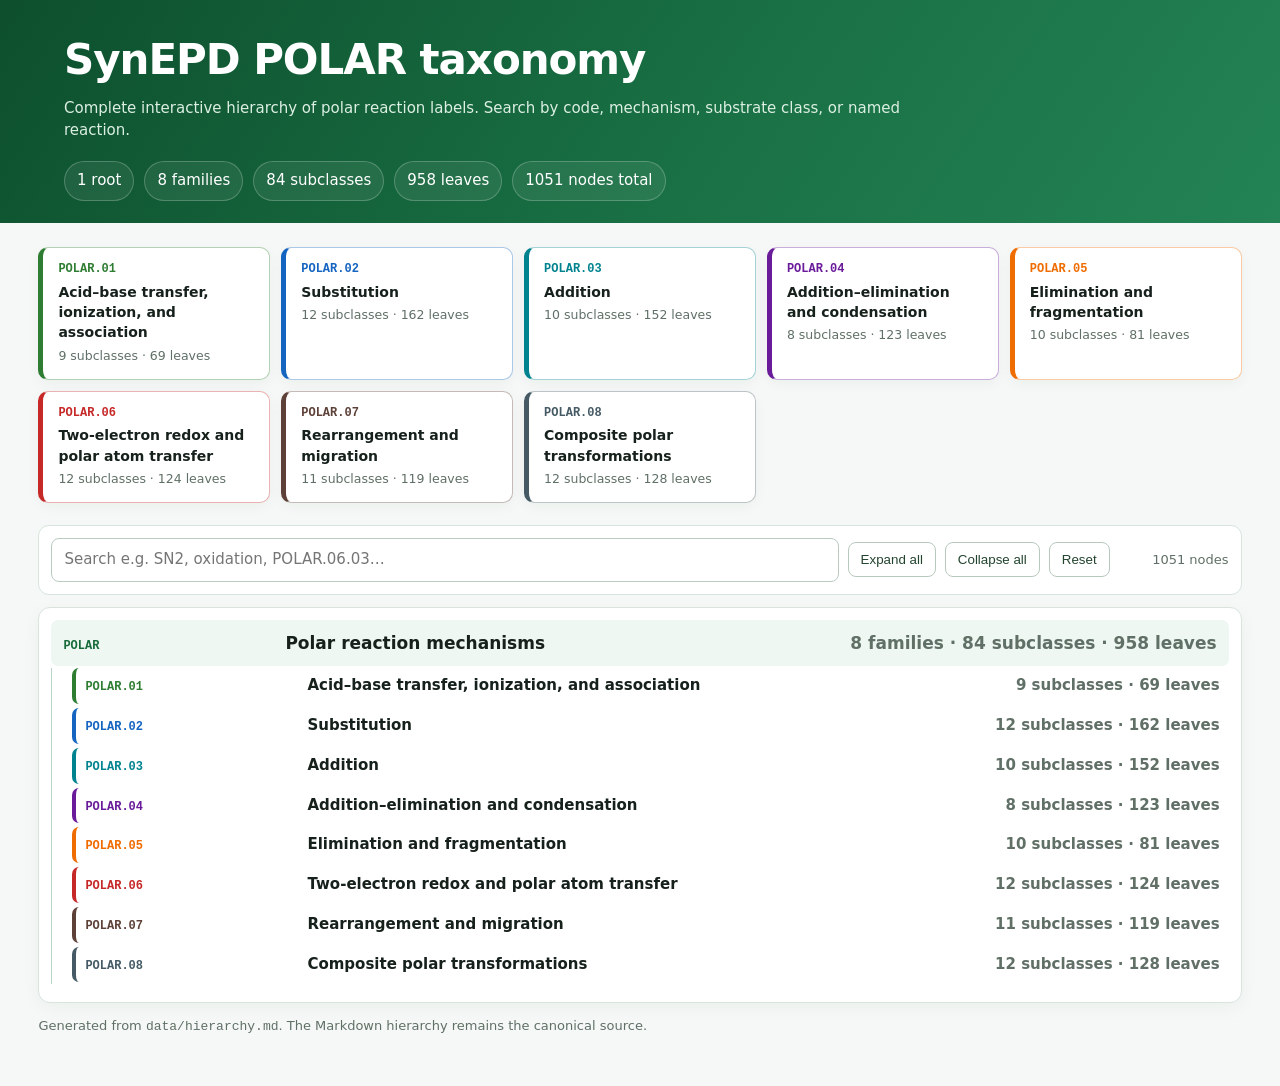
==== synepd/web/static/taxonomy.html @ 14429ddf "clean data" ====
<!doctype html>
<html lang="en">
<head>
  <meta charset="utf-8">
  <meta name="viewport" content="width=device-width, initial-scale=1">
  <title>SynEPD POLAR taxonomy</title>
  <style>
    :root { color-scheme: light; --ink:#17211b; --muted:#607066; --line:#d9e4dc; }
    * { box-sizing:border-box; }
    body { margin:0; font:15px/1.45 Inter,ui-sans-serif,system-ui,-apple-system,
      BlinkMacSystemFont,"Segoe UI",sans-serif; color:var(--ink); background:#f5f8f6; }
    header { padding:30px clamp(20px,5vw,72px) 22px; color:white;
      background:linear-gradient(125deg,#0d4f2d,#197044 55%,#238354); }
    header h1 { margin:0 0 7px; font-size:clamp(25px,4vw,42px); letter-spacing:-.025em; }
    header p { max-width:900px; margin:0; color:#dcefe3; }
    .stats { display:flex; flex-wrap:wrap; gap:10px; margin-top:20px; }
    .stat { padding:8px 12px; border:1px solid #ffffff38; border-radius:999px;
      background:#ffffff12; font-variant-numeric:tabular-nums; }
    main { width:min(1500px,94vw); margin:24px auto 50px; }
    .family-grid { display:grid; grid-template-columns:repeat(auto-fit,minmax(220px,1fr));
      gap:11px; margin-bottom:22px; }
    .family-card { display:flex; min-height:112px; flex-direction:column; gap:4px;
      padding:14px 15px; border:1px solid color-mix(in srgb,var(--family),white 64%);
      border-left:5px solid var(--family); border-radius:10px; color:var(--ink);
      background:white; text-decoration:none; box-shadow:0 4px 14px #12351d0a; }
    .family-card:hover { transform:translateY(-1px); box-shadow:0 8px 22px #12351d16; }
    .family-code,.code { color:var(--family); font:600 12px/1.3 ui-monospace,SFMono-Regular,
      Menlo,Consolas,monospace; }
    .family-card strong { font-size:14px; }
    .family-card small,.count { color:var(--muted); }
    .toolbar { position:sticky; top:0; z-index:5; display:flex; flex-wrap:wrap; gap:9px;
      align-items:center; padding:12px; margin-bottom:12px; border:1px solid var(--line);
      border-radius:11px; background:#ffffffed; backdrop-filter:blur(10px); }
    #search { flex:1 1 320px; min-width:180px; padding:10px 12px; border:1px solid #baccc0;
      border-radius:8px; font:inherit; outline:none; }
    #search:focus { border-color:#197044; box-shadow:0 0 0 3px #19704420; }
    button { padding:9px 12px; border:1px solid #b7c8bc; border-radius:8px;
      background:white; color:#23442f; cursor:pointer; font:600 13px/1 inherit; }
    button:hover { background:#edf5f0; }
    #result-count { color:var(--muted); font-size:13px; min-width:110px; text-align:right; }
    .tree-shell { padding:10px 12px 18px; border:1px solid var(--line); border-radius:12px;
      background:white; box-shadow:0 5px 20px #12351d0a; }
    ul { list-style:none; margin:0; padding-left:20px; }
    .tree-shell > ul { padding-left:0; }
    .tree-item { position:relative; }
    .tree-item[hidden] { display:none; }
    .tree-item ul { border-left:1px solid color-mix(in srgb,var(--family),white 70%); }
    summary,.leaf-row { display:grid; grid-template-columns:minmax(150px,210px) 1fr auto;
      align-items:baseline; gap:12px; padding:7px 9px; margin:2px 0; border-radius:7px; }
    summary { cursor:pointer; font-weight:600; }
    summary:hover,.leaf-row:hover { background:color-mix(in srgb,var(--family),white 94%); }
    summary::marker { color:var(--family); }
    .leaf-row { grid-template-columns:minmax(150px,210px) 1fr; font-size:14px; }
    .depth-0 > details > summary { padding:11px 12px; font-size:17px; background:#eef7f1; }
    .depth-1 > details > summary { border-left:4px solid var(--family); }
    mark { padding:0 2px; border-radius:2px; background:#fff2a8; }
    footer { margin-top:14px; color:var(--muted); font-size:13px; }
    @media (max-width:700px) {
      ul { padding-left:11px; }
      summary,.leaf-row { grid-template-columns:1fr; gap:2px; }
      .count { display:block; }
    }
  </style>
</head>
<body>
  <header>
    <h1>SynEPD POLAR taxonomy</h1>
    <p>Complete interactive hierarchy of polar reaction labels. Search by code,
      mechanism, substrate class, or named reaction.</p>
    <div class="stats">
      <span class="stat">1 root</span>
      <span class="stat">8 families</span>
      <span class="stat">84 subclasses</span>
      <span class="stat">958 leaves</span>
      <span class="stat">1051 nodes total</span>
    </div>
  </header>
  <main>
    <section class="family-grid" aria-label="Top-level families">
      <a class="family-card" href="#POLAR-01" style="--family:#2E7D32"><span class="family-code">POLAR.01</span><strong>Acid–base transfer, ionization, and association</strong><small>9 subclasses · 69 leaves</small></a><a class="family-card" href="#POLAR-02" style="--family:#1565C0"><span class="family-code">POLAR.02</span><strong>Substitution</strong><small>12 subclasses · 162 leaves</small></a><a class="family-card" href="#POLAR-03" style="--family:#00838F"><span class="family-code">POLAR.03</span><strong>Addition</strong><small>10 subclasses · 152 leaves</small></a><a class="family-card" href="#POLAR-04" style="--family:#6A1B9A"><span class="family-code">POLAR.04</span><strong>Addition–elimination and condensation</strong><small>8 subclasses · 123 leaves</small></a><a class="family-card" href="#POLAR-05" style="--family:#EF6C00"><span class="family-code">POLAR.05</span><strong>Elimination and fragmentation</strong><small>10 subclasses · 81 leaves</small></a><a class="family-card" href="#POLAR-06" style="--family:#C62828"><span class="family-code">POLAR.06</span><strong>Two-electron redox and polar atom transfer</strong><small>12 subclasses · 124 leaves</small></a><a class="family-card" href="#POLAR-07" style="--family:#5D4037"><span class="family-code">POLAR.07</span><strong>Rearrangement and migration</strong><small>11 subclasses · 119 leaves</small></a><a class="family-card" href="#POLAR-08" style="--family:#455A64"><span class="family-code">POLAR.08</span><strong>Composite polar transformations</strong><small>12 subclasses · 128 leaves</small></a>
    </section>
    <div class="toolbar">
      <input id="search" type="search" placeholder="Search e.g. SN2, oxidation, POLAR.06.03…"
        autocomplete="off" aria-label="Search taxonomy">
      <button id="expand" type="button">Expand all</button>
      <button id="collapse" type="button">Collapse all</button>
      <button id="reset" type="button">Reset</button>
      <span id="result-count">1051 nodes</span>
    </div>
    <section class="tree-shell" aria-label="Complete taxonomy tree">
      <ul><li class="tree-item branch depth-0" data-search="polar polar reaction mechanisms polar.01 acid–base transfer, ionization, and association polar.01.01 heteroatom proton transfer polar.01.01.001 alcohol protonation / deprotonation polar.01.01.002 phenol protonation / deprotonation polar.01.01.003 carboxylic acid deprotonation polar.01.01.004 carboxylate protonation polar.01.01.005 amine protonation polar.01.01.006 imine protonation polar.01.01.007 thiol / thiolate proton transfer polar.01.01.008 oxonium or ammonium neutralization polar.01.01.009 pyridine protonation polar.01.01.010 imidazole protonation polar.01.01.011 protonation of an alkoxide after arene reduction polar.01.01.012 protonation of an alkoxide after dissolving-metal reduction polar.01.02 carbon deprotonation and carbanion generation polar.01.02.001 enolate generation polar.01.02.002 β-dicarbonyl deprotonation polar.01.02.003 malonate deprotonation polar.01.02.004 acetoacetate deprotonation polar.01.02.005 nitroalkane deprotonation polar.01.02.006 terminal alkyne deprotonation polar.01.02.007 benzylic carbanion formation polar.01.02.008 cyanomethyl carbanion formation polar.01.02.009 n-heterocyclic carbene generation by carbon deprotonation polar.01.03 prototropic tautomerization polar.01.03.001 keto–enol tautomerization polar.01.03.002 imine–enamine tautomerization polar.01.03.003 lactam–lactim tautomerization polar.01.03.004 nitro–aci-nitro tautomerization polar.01.03.005 oxime–nitroso tautomerization polar.01.03.006 amide–imidic acid tautomerization polar.01.03.007 pyridone–hydroxypyridine tautomerization polar.01.03.008 phenol–cyclohexadienone tautomerization polar.01.04 intramolecular proton transfer and proton relay polar.01.04.001 internal proton shuttle polar.01.04.002 neighboring-group-assisted proton transfer polar.01.04.003 zwitterion neutralization polar.01.04.004 hemiacetal proton relay polar.01.04.005 hemiaminal proton relay polar.01.04.006 proton transfer in tetrahedral intermediate polar.01.04.007 proton transfer in betaine intermediate polar.01.04.008 proton transfer in organocatalytic ion pair polar.01.05 salt and ion-pair formation polar.01.05.001 phase-transfer ion-pair formation polar.01.06 lewis acid–base association and dissociation polar.01.06.001 carbonyl lewis-acid activation polar.01.06.002 imine lewis-acid activation polar.01.06.003 iminium lewis-acid activation polar.01.06.004 bf3–etherate adduct formation polar.01.06.005 alcl3 arene-complex formation polar.01.06.006 ticl4 carbonyl activation polar.01.06.007 sncl4 oxocarbenium activation polar.01.06.008 borane–amine adduct formation polar.01.06.009 frustrated-lewis-pair adduct formation polar.01.07 ylide and zwitterion formation polar.01.07.001 wittig ylide generation polar.01.07.002 corey–chaykovsky ylide generation polar.01.07.003 pyridinium ylide generation polar.01.07.004 sulfonium ylide generation polar.01.07.005 phosphonium betaine formation polar.01.07.006 ammonium enolate formation polar.01.07.007 betaine zwitterion formation polar.01.08 ionization and heterolysis polar.01.08.001 carbocation formation polar.01.08.002 oxocarbenium ion formation polar.01.08.003 iminium ion formation polar.01.08.004 acylium ion formation polar.01.08.005 nitrilium ion formation polar.01.08.006 diazonium ion formation polar.01.08.007 sulfonium ion formation polar.01.08.008 aziridinium ion formation polar.01.08.009 episulfonium ion formation polar.01.09 counterion and metal-ion exchange polar.01.09.001 halide counterion exchange polar.01.09.002 tetrafluoroborate salt exchange polar.01.09.003 hexafluorophosphate salt exchange polar.01.09.004 carboxylate salt exchange polar.01.09.005 enolate metal exchange polar.01.09.006 phase-transfer counterion swap polar.02 substitution polar.02.01 associative substitution at saturated carbon (sn2) polar.02.01.001 general sn2 substitution polar.02.01.002 williamson ether synthesis polar.02.01.003 finkelstein reaction polar.02.01.004 gabriel synthesis polar.02.01.005 kolbe nitrile synthesis polar.02.01.006 azide displacement polar.02.01.007 thiolate alkylation polar.02.01.008 halide-to-amine displacement polar.02.01.009 alkoxide alkylation polar.02.01.010 cyanide alkylation polar.02.01.011 malonate alkylation polar.02.01.012 acetoacetate alkylation polar.02.01.013 phase-transfer alkylation polar.02.01.014 crown-ether-assisted substitution polar.02.01.015 quaternary ammonium alkylation polar.02.01.016 phosphonium alkylation polar.02.01.017 sulfonium alkylation polar.02.01.018 pyridinium alkylation polar.02.01.019 imidazolium alkylation polar.02.02 dissociative substitution through a cation (sn1) polar.02.02.001 general sn1 substitution polar.02.02.002 tertiary alkyl halide solvolysis polar.02.02.003 benzylic solvolysis polar.02.02.004 allylic solvolysis polar.02.02.005 lucas reaction polar.02.02.006 carbocation capture by alcohol polar.02.02.007 carbocation capture by water polar.02.02.008 tert-butyl ether formation polar.02.02.009 acetal-derived oxocarbenium substitution polar.02.02.010 iminium capture by nucleophile polar.02.02.011 ritter-type carbocation capture polar.02.02.012 tertiary alcohol substitution by hydrogen halide polar.02.03 internal-return and neighboring-group-assisted substitution polar.02.03.001 sni alcohol-to-chloride conversion polar.02.03.002 thionyl chloride internal-return substitution polar.02.03.003 anchimeric-assistance substitution polar.02.03.004 episulfonium-assisted substitution polar.02.03.005 epoxonium-assisted substitution polar.02.03.006 phenonium-assisted substitution polar.02.03.007 acyloxonium-assisted substitution polar.02.03.008 aziridinium-assisted substitution polar.02.03.009 neighboring thioether participation polar.02.03.010 neighboring ester participation polar.02.03.011 neighboring amide participation polar.02.04 electrophilic substitution at nucleophilic carbon polar.02.04.001 enolate alkylation polar.02.04.002 enolate halogenation polar.02.04.003 α-halogenation of aldehydes polar.02.04.004 α-halogenation of ketones polar.02.04.005 α-alkylation of β-dicarbonyls polar.02.04.006 electrophilic fluorination of enolates polar.02.04.007 electrophilic cyanation of enolates polar.02.04.008 electrophilic sulfenylation of enolates polar.02.04.009 electrophilic selenylation of enolates polar.02.04.010 c-acylation of enolates polar.02.04.011 c-nitrosation of enolates polar.02.04.012 c-azo coupling of enolates polar.02.05 electrophilic aromatic and heteroaromatic substitution polar.02.05.001 aromatic nitration polar.02.05.002 aromatic sulfonation polar.02.05.003 aromatic bromination polar.02.05.004 aromatic chlorination polar.02.05.005 aromatic iodination polar.02.05.006 friedel–crafts alkylation polar.02.05.007 friedel–crafts acylation polar.02.05.008 vilsmeier–haack formylation polar.02.05.009 gattermann–koch formylation polar.02.05.010 reimer–tiemann reaction polar.02.05.011 duff formylation polar.02.05.012 kolbe–schmitt carboxylation polar.02.05.013 houben–hoesch acylation polar.02.05.014 blanc chloromethylation polar.02.05.015 pechmann-type aromatic substitution polar.02.05.016 azo coupling polar.02.05.017 scholl-type electrophilic arylation polar.02.05.018 nencki reaction polar.02.06 nucleophilic aromatic addition–elimination (snar) polar.02.06.001 snar addition–elimination polar.02.06.002 meisenheimer-complex substitution polar.02.06.003 chichibabin amination polar.02.06.004 nitro-activated aryl fluoride displacement polar.02.06.005 heteroaryl chloride displacement polar.02.06.006 pyridine snar substitution polar.02.06.007 quinoline snar substitution polar.02.06.008 sanger reagent substitution polar.02.06.009 activated aryl sulfone displacement polar.02.07 diazonium-derived aryl substitution polar.02.07.001 sandmeyer reaction polar.02.07.002 balz–schiemann fluorination polar.02.07.003 gattermann aryl halide synthesis polar.02.07.004 diazonium hydrolysis to phenol polar.02.07.005 diazonium iodide substitution polar.02.07.006 diazonium cyanation polar.02.07.007 gomberg–bachmann arylation polar.02.07.008 meerwein arylation polar.02.07.009 aryl diazonium thiolation polar.02.07.010 aryl diazonium azidation polar.02.07.011 triazene substitution by electrophile polar.02.07.012 triazene-to-aryl halide conversion polar.02.08 allylic, benzylic, and propargylic substitution polar.02.08.001 allylic sn1 substitution polar.02.08.002 allylic sn2′ substitution polar.02.08.003 benzylic nucleophilic substitution polar.02.08.004 tsuji–trost allylic substitution polar.02.08.005 mitsunobu substitution polar.02.08.006 allylic halide displacement polar.02.08.007 allylic acetate displacement polar.02.08.008 benzylic alcohol substitution polar.02.08.009 benzylic halide solvolysis polar.02.08.010 allylic rearrangement substitution polar.02.08.011 propargylic substitution polar.02.08.012 cinnamyl substitution polar.02.09 substitution at silicon, phosphorus, sulfur, boron, or tin polar.02.09.001 silylation of alcohols polar.02.09.002 silylation of amines polar.02.09.003 desilylation of silyl ethers polar.02.09.004 substitution at silicon by fluoride polar.02.09.005 sulfonyl chloride substitution polar.02.09.006 silyl chloride alcohol substitution polar.02.09.007 silyl chloride amine substitution polar.02.09.008 phosphoryl chloride substitution polar.02.09.009 phosphoramidate substitution polar.02.09.010 phosphate ester substitution polar.02.09.011 boronate ester exchange polar.02.09.012 stannane substitution polar.02.09.013 sulfurane ligand exchange polar.02.09.014 electrophilic scf3 transfer by substitution at sulfur polar.02.09.015 phosphorylation polar.02.09.016 phosphate ester formation polar.02.09.017 phosphoramidate formation polar.02.09.018 phosphonate ester formation polar.02.09.019 sulfonylation polar.02.09.020 sulfonamide formation polar.02.09.021 sulfonate ester formation polar.02.09.022 sulfinate ester formation polar.02.09.023 sulfinamide formation polar.02.09.024 tosylation polar.02.09.025 mesylation polar.02.09.026 nosylation polar.02.09.027 atherton–todd rearrangement polar.02.10 ring-opening substitution polar.02.10.001 epoxide opening by alcohol polar.02.10.002 epoxide opening by amine polar.02.10.003 epoxide opening by thiol polar.02.10.004 aziridine opening polar.02.10.005 oxetane opening polar.02.10.006 cyclic sulfate opening polar.02.10.007 cyclic sulfite opening polar.02.10.008 halonium-ion opening polar.02.10.009 bromonium-ion opening polar.02.10.010 iodonium-ion opening polar.02.10.011 cyclic carbonate opening polar.02.11 acetal, anomeric, and glycosyl substitution polar.02.11.001 glycosylation polar.02.11.002 koenigs–knorr glycosylation polar.02.11.003 fischer glycosylation polar.02.11.004 ferrier glycosylation polar.02.11.005 anomeric substitution polar.02.11.006 acetal exchange polar.02.11.007 ketal exchange polar.02.11.008 thioacetal exchange polar.02.11.009 glycosyl halide substitution polar.02.11.010 glycosyl trichloroacetimidate substitution polar.02.11.011 oxocarbenium alcohol capture polar.02.11.012 oxocarbenium carbon capture polar.02.12 vinylic and alkynyl substitution polar.02.12.001 vinylic nucleophilic substitution polar.02.12.002 activated vinyl halide displacement polar.02.12.003 β-haloenone substitution polar.02.12.004 vinyl sulfone substitution polar.02.12.005 alkynyl halide substitution polar.02.12.006 alkynyl sulfone substitution polar.02.12.007 ketene acetal substitution polar.03 addition polar.03.01 nucleophilic addition to carbonyl compounds polar.03.01.001 grignard addition to aldehydes polar.03.01.002 grignard addition to ketones polar.03.01.003 organolithium addition to carbonyls polar.03.01.004 organozinc addition to carbonyls polar.03.01.005 barbier reaction polar.03.01.006 reformatsky reaction polar.03.01.007 nozaki–hiyama–kishi addition polar.03.01.008 cyanohydrin formation polar.03.01.009 bisulfite addition to carbonyls polar.03.01.010 hydrate formation from aldehydes polar.03.01.011 hemiacetal formation polar.03.01.012 hemiketal formation polar.03.01.013 allylboration of aldehydes polar.03.01.014 brown allylation polar.03.01.015 keck allylation polar.03.01.016 marshall allylation polar.03.01.017 general nucleophilic 1,2-addition to a neutral carbonyl polar.03.01.018 nucleophilic addition to an oxocarbenium c=o+ center polar.03.01.019 mukaiyama-type carbonyl addition polar.03.01.020 silyl enol ether addition polar.03.01.021 hosomi–sakurai allylation polar.03.01.022 sakurai crotylation polar.03.01.023 silyl ketene acetal addition polar.03.01.024 chiral lewis-acid carbonyl addition polar.03.01.025 intramolecular hemiacetal formation polar.03.01.026 transannular carbonyl addition polar.03.01.027 lactol formation by carbonyl addition polar.03.01.028 crotylboration polar.03.01.029 propargylboration polar.03.01.030 allenylboration polar.03.01.031 arylboronate 1,2-addition polar.03.01.032 silyl nucleophile carbonyl addition polar.03.01.033 cyanosilylation polar.03.01.034 trifluoromethyltrimethylsilane addition polar.03.01.035 difluoromethylsilane addition polar.03.01.036 thiol addition to carbonyls polar.03.01.037 hydroxylamine addition to carbonyls polar.03.01.038 hydrazine addition to carbonyls polar.03.01.039 formaldehyde hydroxymethylation polar.03.01.040 paraformaldehyde addition polar.03.01.041 chloral addition polar.03.02 nucleophilic addition to imines and iminium ions polar.03.02.001 cyanide addition to an iminium ion polar.03.02.002 organoboron imine addition polar.03.02.003 aza-henry reaction polar.03.02.004 addition to chiral sulfinimines polar.03.02.005 mannich-type imine addition polar.03.02.006 iminium allylation polar.03.02.007 iminium arylation polar.03.02.008 hemiaminal formation polar.03.02.009 aminal formation polar.03.02.010 indole addition to iminium ions polar.03.02.011 reductive-amination iminium capture step polar.03.02.012 general nucleophilic addition to an iminium c=n+ center polar.03.02.013 general nucleophilic addition to a neutral imine polar.03.02.014 sncl4-mediated iminium addition polar.03.02.015 intramolecular mannich addition polar.03.02.016 intramolecular hemiaminal formation polar.03.02.017 water addition to imines polar.03.02.018 alcohol addition to imines polar.03.02.019 thiol addition to iminium ions polar.03.02.020 isocyanide addition to iminium ions polar.03.03 aldol-type carbonyl addition polar.03.03.001 aldol addition polar.03.03.002 mukaiyama aldol addition polar.03.03.003 evans aldol addition polar.03.03.004 boron aldol addition polar.03.03.005 zimmerman–traxler aldol addition polar.03.03.006 mukaiyama–mannich addition polar.03.03.007 vinylogous aldol addition polar.03.03.008 direct organocatalytic aldol addition polar.03.03.009 asymmetric proline aldol addition polar.03.03.010 henry (nitroaldol) addition polar.03.03.011 crossed aldol addition polar.03.03.012 ticl4-mediated aldol addition polar.03.03.013 intramolecular aldol addition polar.03.04 conjugate addition polar.03.04.001 michael addition polar.03.04.002 aza-michael addition polar.03.04.003 thia-michael addition polar.03.04.004 oxa-michael addition polar.03.04.005 organocuprate 1,4-addition polar.03.04.006 mukaiyama–michael addition polar.03.04.007 conjugate cyanation polar.03.04.008 conjugate nitroalkane addition polar.03.04.009 conjugate enolate addition polar.03.04.010 conjugate hydrophosphination polar.03.04.011 stetter reaction polar.03.04.012 nazarov reagent conjugate addition polar.03.04.013 phospha-michael addition polar.03.04.014 vinylogous michael addition polar.03.04.015 conjugate addition to an iminium-activated alkene polar.03.04.016 conjugate addition to an electron-poor quinone polar.03.04.017 conjugate addition to a coumarin / α-pyrone system polar.03.04.018 intramolecular michael addition polar.03.05 electrophilic addition to alkenes and alkynes polar.03.05.001 hydrohalogenation of alkenes polar.03.05.002 acid-catalyzed alkene hydration polar.03.05.003 alkene bromination polar.03.05.004 alkene chlorination polar.03.05.005 halohydrin formation polar.03.05.006 oxymercuration polar.03.05.007 alkoxymercuration polar.03.05.008 iodolactonization polar.03.05.009 bromolactonization polar.03.05.010 iodoetherification polar.03.05.011 bromoetherification polar.03.05.012 hydroboration–protonolysis addition step polar.03.05.013 oxocarbenium alkene addition polar.03.05.014 alkyne hydrohalogenation polar.03.05.015 alkyne hydration polar.03.05.016 vinyl cation capture polar.03.06 cationic cyclization polar.03.06.001 prins cyclization polar.03.06.002 aza-prins cyclization polar.03.06.003 pictet–spengler cyclization polar.03.06.004 cationic polyene cyclization polar.03.06.005 oxocarbenium cyclization polar.03.06.006 iminium cyclization polar.03.06.007 n-acyliminium cyclization polar.03.06.008 nazarov-type cationic cyclization polar.03.06.009 sakurai–prins cyclization polar.03.06.010 biomimetic terpene cyclization polar.03.06.011 cyclization onto iminium ion polar.03.06.012 spiroketal-forming addition polar.03.07 addition to nitriles and heterocumulenes polar.03.07.001 grignard addition to nitriles polar.03.07.002 organolithium addition to nitriles polar.03.07.003 nitrile alcohol addition step polar.03.07.004 addition to isocyanates polar.03.07.005 addition to isothiocyanates polar.03.07.006 addition to carbodiimides polar.03.07.007 addition to ketenes polar.03.07.008 addition to carbon dioxide polar.03.07.009 addition to carbon disulfide polar.03.07.010 addition to sulfonyl isocyanates polar.03.07.011 addition to nitrile imines polar.03.07.012 addition to nitrones polar.03.07.013 cyclization onto nitrile polar.03.07.014 ketene silyl acetal addition polar.03.07.015 isocyanate trapping by alcohol polar.03.07.016 isocyanate trapping by amine polar.03.07.017 isothiocyanate trapping by amine polar.03.08 addition to carbon dioxide, carbon monoxide, sulfur dioxide, azo, or diazo electrophiles polar.03.08.001 carboxylation of organolithium reagents polar.03.08.002 carboxylation of grignard reagents polar.03.08.003 carbonylation by carbon monoxide addition polar.03.08.004 sulfur dioxide insertion-like addition polar.03.08.005 nucleophilic addition to electrophilic azo nitrogen polar.03.08.006 nucleophilic addition to terminal diazo nitrogen polar.03.09 direct capture of a localized carbocation polar.03.09.001 bf3-mediated acetal addition polar.03.09.002 anionic nucleophile capture of a preformed localized carbocation polar.03.09.003 neutral lone-pair capture of a preformed localized carbocation polar.03.09.004 π-nucleophile capture of a preformed localized carbocation polar.03.09.005 σ-bond carbon transfer to a preformed localized carbocation polar.03.10 dearomatizing nucleophilic addition polar.03.10.001 dearomatizing capture of a tropylium / arenium ion polar.03.10.002 dearomatizing addition to an azaarenium / acridinium ion polar.03.10.003 dearomatizing addition to a benzopyrylium / flavylium ion polar.03.10.004 σ-adduct formation on a neutral electron-poor arene / heteroarene polar.04 addition–elimination and condensation polar.04.01 acyl addition–elimination polar.04.01.001 fischer esterification polar.04.01.002 acid chloride alcoholysis polar.04.01.003 acid chloride aminolysis polar.04.01.004 anhydride alcoholysis polar.04.01.005 anhydride aminolysis polar.04.01.006 ester aminolysis polar.04.01.007 transesterification by alcoholysis polar.04.01.008 lactonization polar.04.01.009 lactamization polar.04.01.010 schotten–baumann acylation polar.04.01.011 n-acylation of amines polar.04.01.012 o-acylation of alcohols polar.04.01.013 thioester formation polar.04.01.014 steglich esterification polar.04.01.015 yamaguchi esterification polar.04.01.016 mukaiyama esterification polar.04.01.017 shiina esterification polar.04.01.018 mixed anhydride coupling polar.04.01.019 peptide coupling polar.04.01.020 carbodiimide-mediated coupling polar.04.01.021 hatu coupling polar.04.01.022 hbtu coupling polar.04.01.023 pybop coupling polar.04.01.024 cdi-mediated acylation polar.04.01.025 ghosez reagent acylation polar.04.01.026 weinreb amide formation polar.04.01.027 weinreb ketone synthesis polar.04.01.028 ester hydrolysis polar.04.01.029 amide hydrolysis polar.04.01.030 thioester hydrolysis polar.04.01.031 lactone hydrolysis polar.04.01.032 lactam hydrolysis polar.04.01.033 anhydride hydrolysis polar.04.01.034 acid chloride hydrolysis polar.04.01.035 carbamate hydrolysis polar.04.01.036 urea hydrolysis polar.04.01.037 imide hydrolysis polar.04.01.038 carbonate hydrolysis polar.04.01.039 orthoester hydrolysis polar.04.01.040 carbamate formation polar.04.01.041 boc anhydride carbamate formation polar.04.01.042 cbz chloroformate carbamate formation polar.04.01.043 urea formation polar.04.01.044 thiourea formation polar.04.01.045 carbonate formation polar.04.01.046 chloroformate substitution polar.04.02 carbonyl condensation with a heteroatom nucleophile polar.04.02.001 imine (schiff-base) formation polar.04.02.002 oxime formation polar.04.02.003 hydrazone formation polar.04.02.004 semicarbazone formation polar.04.02.005 tosylhydrazone formation polar.04.02.006 acetal formation polar.04.02.007 ketal formation polar.04.02.008 thioacetal formation polar.04.02.009 dithioacetal formation polar.04.02.010 enamine formation polar.04.02.011 imidazolidine formation polar.04.02.012 oxazolidine formation polar.04.02.013 thiazolidine formation polar.04.02.014 n,o-acetal formation polar.04.03 carbonyl c–c condensation followed by elimination polar.04.03.001 aldol condensation polar.04.03.002 claisen–schmidt condensation polar.04.03.003 knoevenagel condensation polar.04.03.004 doebner modification polar.04.03.005 perkin reaction polar.04.03.006 henry condensation polar.04.03.007 nitroalkene-forming condensation polar.04.03.008 benzoin condensation dehydration variant polar.04.03.009 crotonic condensation polar.04.03.010 meldrum acid alkylidene formation polar.04.03.011 barbituric acid alkylidene formation polar.04.03.012 acylmethylene formation polar.04.04 acyl-enolate and ester condensation polar.04.04.001 claisen condensation polar.04.04.002 crossed claisen condensation polar.04.04.003 dieckmann condensation polar.04.04.004 acetoacetic ester synthesis polar.04.04.005 malonic ester synthesis polar.04.04.006 blaise reaction polar.04.04.007 thorpe–ziegler reaction polar.04.04.008 intramolecular acyl-enolate condensation polar.04.04.009 darzens condensation polar.04.04.010 stobbe condensation polar.04.04.011 acyloin-type acyl-enolate condensation polar.04.04.012 lactone-forming claisen condensation polar.04.05 addition–elimination at activated alkenes and conjugated systems polar.04.05.001 morita–baylis–hillman reaction polar.04.05.002 rauhut–currier reaction polar.04.05.003 vinylic substitution by addition–elimination polar.04.05.004 β-elimination after conjugate addition polar.04.05.005 addition–elimination on vinyl sulfones polar.04.05.006 addition–elimination on nitroalkenes polar.04.05.007 addition–elimination on enones polar.04.05.008 addition–elimination on acrylates polar.04.05.009 conjugated iminium substitution polar.04.05.010 activated alkene amination polar.04.06 intramolecular addition–elimination and cyclodehydration polar.04.06.001 intramolecular esterification polar.04.06.002 intramolecular amidation polar.04.06.003 isoquinolinium-forming cyclodehydration polar.04.06.004 paal–knorr pyrrole formation polar.04.06.005 paal–knorr furan formation polar.04.06.006 paal–knorr thiophene formation polar.04.06.007 cyclodehydration to oxazole polar.04.06.008 cyclodehydration to thiazole polar.04.06.009 cyclodehydration to imidazole polar.04.06.010 lactone-forming cyclodehydration polar.04.06.011 lactam-forming cyclodehydration polar.04.06.012 isoquinoline-forming cyclodehydration polar.04.07 isocyanide and nitrilium addition–elimination polar.04.07.001 ugi imidoyl transfer step polar.04.07.002 passerini acyl transfer step polar.04.07.003 nitrilium hydrolysis polar.04.07.004 isonitrile acylation polar.04.07.005 isonitrile hydration polar.04.07.006 tetrazole-forming isocyanide addition–elimination polar.04.07.007 imidoyl chloride substitution polar.04.07.008 amidine formation polar.04.08 imine, oxime, and hydrazone exchange or hydrolysis polar.04.08.001 transimination (imine exchange) polar.04.08.002 oxime ligation polar.04.08.003 hydrazone ligation polar.04.08.004 dynamic hydrazone exchange polar.04.08.005 semicarbazone exchange polar.04.08.006 acylhydrazone formation polar.04.08.007 acylhydrazone exchange polar.04.08.008 iminium hydrolysis polar.04.08.009 enamine hydrolysis polar.05 elimination and fragmentation polar.05.01 concerted anti β-elimination (e2) polar.05.01.001 general e2 elimination polar.05.01.002 dehydrohalogenation polar.05.01.003 tosylate elimination polar.05.01.004 mesylate elimination polar.05.01.005 triflate elimination polar.05.01.006 hofmann elimination polar.05.01.007 zaitsev (saytzeff)-selective elimination polar.05.01.008 anti-periplanar β-elimination polar.05.01.009 base-induced alcohol derivative elimination polar.05.01.010 dehydrosulfonylation polar.05.01.011 dehydroacetoxylation polar.05.02 stepwise cationic elimination (e1) polar.05.02.001 general e1 elimination polar.05.02.002 acid-catalyzed alcohol dehydration polar.05.02.003 solvolytic elimination polar.05.02.004 carbocationic alkene formation polar.05.02.005 tertiary alcohol dehydration polar.05.02.006 benzylic alcohol dehydration polar.05.02.007 allylic alcohol dehydration polar.05.02.008 oxocarbenium-to-alkene elimination polar.05.03 conjugate-base elimination (e1cb) polar.05.03.001 general e1cb elimination polar.05.03.002 aldol and β-hydroxy-carbonyl dehydration polar.05.03.003 benzylidene malonate dehydration polar.05.03.004 nitroalkene formation from nitroalcohols polar.05.03.005 sulfone-stabilized elimination polar.05.03.006 β-halo carbonyl elimination polar.05.03.007 β-amino carbonyl elimination polar.05.03.008 β-alkoxy carbonyl elimination polar.05.03.009 β-acyloxy carbonyl elimination polar.05.03.010 elimination from michael adducts polar.05.03.011 vinylogous e1cb elimination polar.05.04 α-elimination and carbene generation polar.05.04.001 dichlorocarbene formation from chloroform polar.05.04.002 α-elimination from haloforms polar.05.04.003 reimer–tiemann carbene generation polar.05.04.004 carbene generation from trihalomethyl anions polar.05.04.005 simmons–smith carbenoid formation step polar.05.04.006 isocyanide carbene-like α-elimination polar.05.04.007 α-elimination from diazo precursors under base polar.05.04.008 haloalkene carbene generation polar.05.05 concerted syn elimination polar.05.05.001 cope (amine-oxide) elimination polar.05.05.002 chugaev xanthate pyrolysis polar.05.05.003 ester pyrolysis polar.05.05.004 selenoxide elimination polar.05.05.005 sulfoxide elimination polar.05.05.006 burgess dehydration polar.05.05.007 martin sulfurane dehydration polar.05.05.008 grieco elimination polar.05.06 fragmentation and retro-addition polar.05.06.001 retro-aldol reaction polar.05.06.002 retro-michael reaction polar.05.06.003 grob fragmentation polar.05.06.004 eschenmoser fragmentation polar.05.06.005 β-fragmentation of alkoxides polar.05.06.006 cyclopropylcarbinyl fragmentation polar.05.06.007 fragmentation of tetrahedral intermediates polar.05.06.008 retro-prins fragmentation polar.05.07 decarboxylative and decarbonylative elimination polar.05.07.001 β-keto acid decarboxylation polar.05.07.002 malonic acid decarboxylation polar.05.07.003 krapcho decarboxylation polar.05.07.004 decarboxylative alkene formation polar.05.07.005 hunsdiecker-type decarboxylative bromination polar.05.07.006 barton-type decarboxylation polar.05.07.007 decarbonylation of aldehydes under ionic conditions polar.05.07.008 decarboxylative dehydration polar.05.07.009 oxalate decarboxylation polar.05.07.010 amino acid decarboxylation polar.05.08 elimination-driven deprotection and activation polar.05.08.001 fmoc deprotection polar.05.08.002 β-silyl elimination polar.05.08.003 β-hydroxysilane elimination polar.05.08.004 sulfone elimination polar.05.08.005 sulfoxide elimination deprotection polar.05.08.006 nosyl deprotection by elimination polar.05.08.007 sulfonylethyl deprotection polar.05.08.008 cyanoethyl deprotection polar.05.09 elimination to a heteroatom multiple bond polar.05.09.001 aldoxime dehydration to nitrile polar.05.09.002 primary-amide dehydration to nitrile polar.05.09.003 nitrile oxide formation polar.05.09.004 isocyanide formation polar.05.09.005 carbodiimide formation polar.05.10 aryne and alkyne formation by elimination polar.05.10.001 benzyne (dehydrobenzene) generation polar.05.10.002 aryne generation from silyl aryl triflates polar.05.10.003 hetaryne generation polar.05.10.004 alkyne formation by double dehydrohalogenation polar.06 two-electron redox and polar atom transfer polar.06.01 hydride delivery and polar reduction polar.06.01.001 sodium borohydride reduction polar.06.01.002 lithium aluminium hydride reduction polar.06.01.003 dibal-h reduction polar.06.01.004 luche reduction polar.06.01.005 meerwein–ponndorf–verley reduction polar.06.01.006 cbs reduction polar.06.01.007 k-selectride reduction polar.06.01.008 l-selectride reduction polar.06.01.009 superhydride reduction polar.06.01.010 red-al reduction polar.06.01.011 borane reduction polar.06.01.012 diisobutylaluminium hydride aldehyde synthesis polar.06.01.013 ionic transfer hydrogenation / hydride delivery polar.06.01.014 hantzsch ester hydride transfer polar.06.01.015 reductive amination hydride step polar.06.02 hydride abstraction and activated alcohol oxidation polar.06.02.001 oppenauer oxidation polar.06.02.002 swern oxidation polar.06.02.003 dess–martin oxidation polar.06.02.004 pcc oxidation polar.06.02.005 pdc oxidation polar.06.02.006 jones oxidation polar.06.02.007 collins oxidation polar.06.02.008 corey–kim oxidation polar.06.02.009 moffatt oxidation polar.06.02.010 parikh–doering oxidation polar.06.02.011 ley–griffith tpap oxidation polar.06.02.012 albright–goldman oxidation polar.06.02.013 sommelet oxidation polar.06.03 oxygen-atom transfer and oxygenation polar.06.03.001 prilezhaev epoxidation polar.06.03.002 baeyer–villiger oxidation and rearrangement polar.06.03.003 rubottom oxidation polar.06.03.004 sulfide-to-sulfoxide oxidation polar.06.03.005 sulfoxide-to-sulfone oxidation polar.06.03.006 alkene dihydroxylation polar.06.03.007 sharpless asymmetric dihydroxylation polar.06.03.008 jacobsen epoxidation polar.06.03.009 shi epoxidation polar.06.03.010 dakin oxidation polar.06.03.011 elbs persulfate oxidation polar.06.03.012 riley oxidation polar.06.04 reductive functional-group conversion polar.06.04.001 carbonyl-to-alcohol reduction polar.06.04.002 imine-to-amine reduction polar.06.04.003 nitrile-to-amine reduction polar.06.04.004 ester-to-alcohol reduction polar.06.04.005 amide-to-amine reduction polar.06.04.006 carboxylic-acid-to-alcohol reduction polar.06.04.007 nitro-to-amine reduction polar.06.04.008 azo-to-amine reduction polar.06.04.009 azide-to-amine reduction polar.06.04.010 oxime-to-amine reduction polar.06.04.011 wolff–kishner reduction polar.06.04.012 clemmensen reduction polar.06.04.013 mozingo reduction polar.06.05 oxidative functional-group conversion polar.06.05.001 alcohol-to-aldehyde oxidation polar.06.05.002 alcohol-to-ketone oxidation polar.06.05.003 aldehyde-to-carboxylic-acid oxidation polar.06.05.004 amine-to-imine oxidation polar.06.05.005 amine n-oxidation polar.06.05.006 thiol-to-disulfide oxidation polar.06.05.007 phenol oxidative dearomatization polar.06.05.008 benzylic oxidation polar.06.05.009 allylic oxidation polar.06.05.010 pinnick oxidation polar.06.05.011 tamao–fleming oxidation polar.06.06 disproportionation and internal hydride transfer polar.06.06.001 cannizzaro reaction polar.06.06.002 crossed cannizzaro reaction polar.06.06.003 tishchenko reaction polar.06.06.004 meerwein–ponndorf–verley / oppenauer redox pair polar.06.06.005 internal redox of α-hydroxy aldehydes polar.06.06.006 redox-neutral hydride shift polar.06.06.007 formose-type disproportionation polar.06.06.008 ionic hydride relay reaction polar.06.07 halogen and pseudohalogen transfer polar.06.07.001 electrophilic fluorination polar.06.07.002 electrophilic chlorination polar.06.07.003 electrophilic bromination polar.06.07.004 electrophilic iodination polar.06.07.005 allylic bromination by nbs polar.06.07.006 phosphine-mediated alcohol halogenation polar.06.07.007 corey–fuchs dibromination step polar.06.07.008 iodine-mediated oxidation polar.06.07.009 ncs chlorination polar.06.07.010 selectfluor fluorination polar.06.08 oxidative bond cleavage polar.06.08.001 ozonolysis polar.06.08.002 lemieux–johnson oxidation polar.06.08.003 malaprade periodate cleavage polar.06.08.004 oxidative cleavage of alkenes polar.06.08.005 oxidative vicinal-diol (glycol) cleavage polar.06.08.006 osmate-periodate cleavage polar.06.08.007 lead tetraacetate glycol cleavage polar.06.08.008 oxidative c–c bond cleavage polar.06.09 reductive bond cleavage polar.06.09.001 reductive cleavage of benzyl ethers polar.06.09.002 reductive cleavage of benzyl esters polar.06.09.003 reductive debenzylation polar.06.09.004 reductive dehalogenation polar.06.09.005 reductive desulfonylation polar.06.09.006 reductive n–o bond cleavage polar.06.09.007 reductive s–s bond cleavage polar.06.09.008 cleavage of azo compounds polar.06.10 deoxygenation and desulfurization polar.06.10.001 reductive c–o cleavage of a thiocarbonyl-activated alcohol polar.06.10.002 markó–lam deoxygenation polar.06.10.003 ionic deoxyfluorination polar.06.10.004 deoxyhalogenation of alcohols polar.06.10.005 thioacetal desulfurization polar.06.10.006 raney nickel desulfurization polar.06.10.007 carbonyl deoxygenation via hydrazone polar.06.10.008 sulfone reduction polar.06.10.009 sulfoxide reduction polar.06.10.010 phosphine-mediated deoxygenation polar.06.11 hypervalent-iodine and activated-sulfur oxidation polar.06.11.001 ibx oxidation polar.06.11.002 pida-mediated oxidation polar.06.11.003 pifa-mediated oxidation polar.06.11.004 koser reagent oxidation polar.06.11.005 hypervalent iodine dearomatization polar.06.11.006 sulfurane oxidation polar.06.11.007 martin sulfurane dehydration redox step polar.06.11.008 alkoxybenziodoxole oxidation polar.06.11.009 iodoxybenzene oxidation polar.06.12 organocatalytic hydride and electron-pair transfer polar.06.12.001 nadh-model reduction polar.06.12.002 iminium-ion transfer hydrogenation polar.06.12.003 enamine-mediated redox-neutral aldehyde reaction polar.06.12.004 nhc redox esterification polar.06.12.005 nhc redox amidation polar.06.12.006 breslow-intermediate oxidation polar.06.12.007 nhc internal redox reaction polar.07 rearrangement and migration polar.07.01 cationic skeletal rearrangement and 1,2-migration polar.07.01.001 wagner–meerwein rearrangement polar.07.01.002 pinacol rearrangement polar.07.01.003 semipinacol rearrangement polar.07.01.004 dienone–phenol rearrangement polar.07.01.005 nametkin rearrangement polar.07.01.006 meyer–schuster rearrangement polar.07.01.007 rupe rearrangement polar.07.01.008 tiffeneau rearrangement polar.07.01.009 cyclopropylcarbinyl rearrangement polar.07.01.010 terpinyl cation rearrangement polar.07.01.011 camphene rearrangement polar.07.01.012 meinwald epoxide rearrangement polar.07.01.013 acid-catalyzed epoxide rearrangement polar.07.01.014 1,2-hydride shift polar.07.01.015 1,2-methyl shift polar.07.01.016 1,2-alkyl shift polar.07.01.017 1,2-aryl shift polar.07.01.018 ring-expansion migration polar.07.01.019 neopentyl rearrangement polar.07.01.020 hydride migration in oxocarbenium ions polar.07.01.021 alkyl migration in iminium ions polar.07.01.022 carbonyl transposition by hydride migration polar.07.02 anionic rearrangement polar.07.02.001 favorskii rearrangement polar.07.02.002 payne rearrangement polar.07.02.003 anionic epoxide rearrangement polar.07.02.004 anionic ammonium ylide shift polar.07.02.005 wittig rearrangement polar.07.02.006 [1,2]-wittig rearrangement polar.07.02.007 [2,3]-wittig rearrangement polar.07.02.008 anionic silyl migration polar.07.02.009 α-halosulfone ring-contraction rearrangement polar.07.02.010 anionic fries rearrangement polar.07.02.011 anionic oxy-cope rearrangement polar.07.02.012 base-promoted acyl migration polar.07.03 acyl, aryl, and silyl migration polar.07.03.001 fries rearrangement polar.07.03.002 baker–venkataraman rearrangement polar.07.03.003 benzilic acid rearrangement polar.07.03.004 brook rearrangement polar.07.03.005 smiles rearrangement polar.07.03.006 truce–smiles rearrangement polar.07.03.007 chapman rearrangement polar.07.03.008 mumm rearrangement polar.07.03.009 acyl transfer o-to-n migration polar.07.03.010 silyl o-to-c migration polar.07.04 nitrogen-centered and heteroatom-to-carbon migration polar.07.04.001 beckmann rearrangement polar.07.04.002 hofmann rearrangement polar.07.04.003 curtius rearrangement polar.07.04.004 lossen rearrangement polar.07.04.005 schmidt rearrangement polar.07.04.006 neber rearrangement polar.07.04.007 stieglitz rearrangement polar.07.04.008 wolff rearrangement precursor conversion polar.07.04.009 aza-baeyer–villiger rearrangement polar.07.04.010 boulton–katritzky rearrangement polar.07.04.011 dimroth rearrangement polar.07.04.012 heteroatom-to-carbon migration polar.07.05 ring expansion and contraction polar.07.05.001 demjanov rearrangement polar.07.05.002 tiffeneau–demjanov rearrangement polar.07.05.003 cyclobutanone ring contraction polar.07.05.004 azetidine ring expansion polar.07.05.005 epoxide ring expansion polar.07.06 fragmentation rearrangement polar.07.06.001 wharton rearrangement polar.07.06.002 ramberg–bäcklund fragmentation polar.07.06.003 haller–bauer cleavage polar.07.06.004 cieplak-type fragmentation polar.07.06.005 α-hydroxy ketone fragmentation polar.07.06.006 β-amino alcohol fragmentation polar.07.06.007 oxyanion-accelerated fragmentation polar.07.06.008 aza-grob fragmentation polar.07.07 neighboring-group-participation rearrangement polar.07.07.001 anchimeric-assistance rearrangement polar.07.07.002 phenonium-ion rearrangement polar.07.07.003 acyloxonium rearrangement polar.07.07.004 episulfonium rearrangement polar.07.07.005 epoxonium rearrangement polar.07.07.006 iodonium-promoted rearrangement polar.07.07.007 thionium-promoted rearrangement polar.07.07.008 neighboring acetal rearrangement polar.07.08 oxonium, iminium, acetal, and carbohydrate rearrangement polar.07.08.001 ferrier rearrangement polar.07.08.002 allylic imidate c-to-n migration polar.07.08.003 amadori rearrangement polar.07.08.004 heyns rearrangement polar.07.08.005 lobry de bruyn–alberda van ekenstein rearrangement polar.07.08.006 anomerization through oxocarbenium ion polar.07.08.007 glycal rearrangement polar.07.08.008 iminium-enamine rearrangement polar.07.08.009 aza-cope–mannich sequence polar.07.08.010 n-acyliminium rearrangement polar.07.08.011 glycal oxocarbenium rearrangement polar.07.08.012 anomeric rearrangement polar.07.08.013 glycosyl orthoester rearrangement polar.07.08.014 acetal migration polar.07.08.015 benzylidene acetal rearrangement polar.07.08.016 acyl migration in carbohydrates polar.07.08.017 silyl migration in carbohydrates polar.07.08.018 glycal allylic rearrangement polar.07.09 sulfur, selenium, and phosphorus rearrangement polar.07.09.001 pummerer rearrangement polar.07.09.002 mislow–evans rearrangement polar.07.09.003 [2,3]-sigmatropic sulfoxide rearrangement polar.07.09.004 selenoxide rearrangement polar.07.09.005 phosphorane rearrangement polar.07.09.006 arbuzov rearrangement polar.07.09.007 perkow rearrangement polar.07.09.008 sulfenate–sulfoxide rearrangement polar.07.10 onium-ylide rearrangement polar.07.10.001 stevens rearrangement of ammonium ylides polar.07.10.002 stevens rearrangement of sulfonium ylides polar.07.10.003 sulfur-ylide allylic rearrangement polar.07.10.004 sommelet–hauser rearrangement of ammonium ylides polar.07.10.005 [2,3]-sulfonium ylide rearrangement polar.07.10.006 [1,2]-sulfonium ylide rearrangement polar.07.10.007 [2,3]-oxonium ylide rearrangement polar.07.10.008 [1,2]-oxonium ylide rearrangement polar.07.11 acid/base-induced skeletal rearrangement polar.07.11.001 retropinacol rearrangement polar.07.11.002 allylic alcohol rearrangement under acid polar.07.11.003 tertiary alcohol skeletal rearrangement polar.07.11.004 terpene skeletal rearrangement polar.07.11.005 steroidal cation rearrangement polar.07.11.006 cationic ring-contraction rearrangement polar.07.11.007 cationic ring-expansion rearrangement polar.07.11.008 oxaspiropentane rearrangement polar.08 composite polar transformations polar.08.01 condensation sequence polar.08.01.001 robinson annulation polar.08.01.002 mannich reaction polar.08.01.003 benzoin condensation polar.08.01.004 acyloin-forming reductive coupling sequence polar.08.01.005 darzens reaction polar.08.01.006 japp–klingemann reaction polar.08.01.007 β-dicarbonyl aldehyde condensation sequence polar.08.01.008 cinnamic-acid-forming condensation sequence polar.08.01.009 alkylidene active-methylene condensation sequence polar.08.01.010 doebner net condensation polar.08.01.011 pictet–spengler net condensation polar.08.01.012 pyrrole-forming dicarbonyl condensation sequence polar.08.01.013 dihydropyrimidinone condensation sequence polar.08.02 protection and deprotection sequence polar.08.02.001 boc protection polar.08.02.002 boc deprotection polar.08.02.003 cbz protection polar.08.02.004 cbz deprotection polar.08.02.005 fmoc protection polar.08.02.006 silyl ether protection polar.08.02.007 silyl ether deprotection polar.08.02.008 acetal protection polar.08.02.009 acetal deprotection polar.08.02.010 ketal protection polar.08.02.011 ketal deprotection polar.08.02.012 thioacetal protection polar.08.02.013 thioacetal deprotection polar.08.02.014 benzyl protection polar.08.02.015 alloc deprotection polar.08.03 functional-group activation and derivatization polar.08.03.001 tosylation activation polar.08.03.002 mesylation activation polar.08.03.003 triflation activation polar.08.03.004 nosylation activation polar.08.03.005 acid chloride formation polar.08.03.006 mixed anhydride formation polar.08.03.007 imidazolide formation polar.08.03.008 diazotization polar.08.03.009 azo-dicarboxylate alcohol activation polar.08.03.010 phosphine/tetrahalomethane alcohol activation polar.08.03.011 carbonyldiimidazole activation polar.08.03.012 boc anhydride activation polar.08.03.013 chloroformate activation polar.08.03.014 phosphonium-salt activation polar.08.04 multicomponent polar transformation polar.08.04.001 ugi reaction polar.08.04.002 passerini reaction polar.08.04.003 biginelli reaction polar.08.04.004 hantzsch dihydropyridine synthesis polar.08.04.005 gewald reaction polar.08.04.006 kabachnik–fields reaction polar.08.04.007 groebke–blackburn–bienaymé reaction polar.08.04.008 petasis borono-mannich reaction polar.08.04.009 asinger reaction polar.08.04.010 strecker multicomponent synthesis polar.08.04.011 mannich multicomponent variant polar.08.04.012 bucherer–bergs reaction polar.08.04.013 betti reaction polar.08.04.014 hantzsch thiazole synthesis polar.08.05 polar cascade and tandem sequence polar.08.05.001 michael–aldol sequence polar.08.05.002 michael–dieckmann sequence polar.08.05.003 knoevenagel–michael sequence polar.08.05.004 knoevenagel–michael–cyclization sequence polar.08.05.005 prins cascade polar.08.05.006 pictet–spengler cascade polar.08.05.007 cationic polycyclization cascade polar.08.05.008 oxa-michael–aldol sequence polar.08.05.009 aza-michael–cyclization sequence polar.08.05.010 mannich–cyclization sequence polar.08.05.011 aldol–michael cascade polar.08.05.012 enamine–iminium cascade polar.08.06 polar polymerization and step-growth sequence polar.08.06.001 cationic alkene polymerization polar.08.06.002 anionic alkene polymerization polar.08.06.003 cationic ring-opening polymerization polar.08.06.004 anionic ring-opening polymerization polar.08.06.005 epoxide polymerization polar.08.06.006 lactone ring-opening polymerization polar.08.06.007 lactam ring-opening polymerization polar.08.06.008 polyurethane formation polar.08.06.009 epoxy curing polar.08.06.010 polycarbonate formation polar.08.07 net functional-group interconversion polar.08.07.001 alcohol-to-halide conversion polar.08.07.002 alcohol-to-amine conversion polar.08.07.003 aldehyde-to-alkene conversion polar.08.07.004 carboxylic-acid-to-amine conversion polar.08.07.005 carboxylic-acid homologation sequence polar.08.07.006 amide-to-amine one-carbon degradation sequence polar.08.07.007 acyl azide degradation sequence polar.08.07.008 nitrile-to-carboxylic-acid conversion polar.08.07.009 aldehyde-to-alkyne homologation polar.08.07.010 ketone-to-alkene conversion polar.08.08 polar olefination and c=c-forming sequence polar.08.08.001 wittig reaction polar.08.08.002 horner–wadsworth–emmons reaction polar.08.08.003 horner–wittig reaction polar.08.08.004 still–gennari olefination polar.08.08.005 julia olefination polar.08.08.006 julia–kocienski olefination polar.08.08.007 peterson olefination sequence polar.08.08.008 corey–fuchs reaction polar.08.08.009 seyferth–gilbert homologation polar.08.08.010 ohira–bestmann homologation polar.08.08.011 tebbe-type carbonyl olefination polar.08.08.012 lombardo methylenation polar.08.09 heterocycle-forming polar sequence polar.08.09.001 fischer indole synthesis polar.08.09.002 bischler–napieralski reaction polar.08.09.003 skraup synthesis polar.08.09.004 friedländer quinoline synthesis polar.08.09.005 doebner–miller quinoline synthesis polar.08.09.006 pomeranz–fritsch reaction polar.08.09.007 knorr pyrazole synthesis polar.08.09.008 debus–radziszewski imidazole synthesis polar.08.09.009 hantzsch pyridine synthesis polar.08.09.010 pinner synthesis polar.08.09.011 niementowski quinazoline synthesis polar.08.09.012 leimgruber–batcho indole synthesis polar.08.09.013 bischler–möhlau indole synthesis polar.08.09.014 combes quinoline synthesis polar.08.10 carbohydrate and nucleotide conjugation sequence polar.08.10.001 glycoside formation sequence polar.08.10.002 n-glycosylation sequence polar.08.10.003 o-glycosylation sequence polar.08.10.004 s-glycosylation sequence polar.08.10.005 nucleotide phosphoramidite coupling polar.08.10.006 nucleotide deprotection sequence polar.08.11 peptide and bioconjugation polar sequence polar.08.11.001 solid-phase peptide coupling cycle polar.08.11.002 native chemical ligation step polar.08.11.003 oxime bioconjugation sequence polar.08.11.004 hydrazone bioconjugation sequence polar.08.12 dearomatization and rearomatization polar sequence polar.08.12.001 phenolic oxidative dearomatization sequence polar.08.12.002 arenium-ion dearomatization sequence polar.08.12.003 dearomatizing spirocyclization sequence polar.08.12.004 rearomatizing elimination sequence" style="--family:#176B3A"><details id="POLAR" open><summary><span class="code">POLAR</span><span class="name">Polar reaction mechanisms</span><span class="count">8 families · 84 subclasses · 958 leaves</span></summary><ul><li class="tree-item branch depth-1" data-search="polar.01 acid–base transfer, ionization, and association polar.01.01 heteroatom proton transfer polar.01.01.001 alcohol protonation / deprotonation polar.01.01.002 phenol protonation / deprotonation polar.01.01.003 carboxylic acid deprotonation polar.01.01.004 carboxylate protonation polar.01.01.005 amine protonation polar.01.01.006 imine protonation polar.01.01.007 thiol / thiolate proton transfer polar.01.01.008 oxonium or ammonium neutralization polar.01.01.009 pyridine protonation polar.01.01.010 imidazole protonation polar.01.01.011 protonation of an alkoxide after arene reduction polar.01.01.012 protonation of an alkoxide after dissolving-metal reduction polar.01.02 carbon deprotonation and carbanion generation polar.01.02.001 enolate generation polar.01.02.002 β-dicarbonyl deprotonation polar.01.02.003 malonate deprotonation polar.01.02.004 acetoacetate deprotonation polar.01.02.005 nitroalkane deprotonation polar.01.02.006 terminal alkyne deprotonation polar.01.02.007 benzylic carbanion formation polar.01.02.008 cyanomethyl carbanion formation polar.01.02.009 n-heterocyclic carbene generation by carbon deprotonation polar.01.03 prototropic tautomerization polar.01.03.001 keto–enol tautomerization polar.01.03.002 imine–enamine tautomerization polar.01.03.003 lactam–lactim tautomerization polar.01.03.004 nitro–aci-nitro tautomerization polar.01.03.005 oxime–nitroso tautomerization polar.01.03.006 amide–imidic acid tautomerization polar.01.03.007 pyridone–hydroxypyridine tautomerization polar.01.03.008 phenol–cyclohexadienone tautomerization polar.01.04 intramolecular proton transfer and proton relay polar.01.04.001 internal proton shuttle polar.01.04.002 neighboring-group-assisted proton transfer polar.01.04.003 zwitterion neutralization polar.01.04.004 hemiacetal proton relay polar.01.04.005 hemiaminal proton relay polar.01.04.006 proton transfer in tetrahedral intermediate polar.01.04.007 proton transfer in betaine intermediate polar.01.04.008 proton transfer in organocatalytic ion pair polar.01.05 salt and ion-pair formation polar.01.05.001 phase-transfer ion-pair formation polar.01.06 lewis acid–base association and dissociation polar.01.06.001 carbonyl lewis-acid activation polar.01.06.002 imine lewis-acid activation polar.01.06.003 iminium lewis-acid activation polar.01.06.004 bf3–etherate adduct formation polar.01.06.005 alcl3 arene-complex formation polar.01.06.006 ticl4 carbonyl activation polar.01.06.007 sncl4 oxocarbenium activation polar.01.06.008 borane–amine adduct formation polar.01.06.009 frustrated-lewis-pair adduct formation polar.01.07 ylide and zwitterion formation polar.01.07.001 wittig ylide generation polar.01.07.002 corey–chaykovsky ylide generation polar.01.07.003 pyridinium ylide generation polar.01.07.004 sulfonium ylide generation polar.01.07.005 phosphonium betaine formation polar.01.07.006 ammonium enolate formation polar.01.07.007 betaine zwitterion formation polar.01.08 ionization and heterolysis polar.01.08.001 carbocation formation polar.01.08.002 oxocarbenium ion formation polar.01.08.003 iminium ion formation polar.01.08.004 acylium ion formation polar.01.08.005 nitrilium ion formation polar.01.08.006 diazonium ion formation polar.01.08.007 sulfonium ion formation polar.01.08.008 aziridinium ion formation polar.01.08.009 episulfonium ion formation polar.01.09 counterion and metal-ion exchange polar.01.09.001 halide counterion exchange polar.01.09.002 tetrafluoroborate salt exchange polar.01.09.003 hexafluorophosphate salt exchange polar.01.09.004 carboxylate salt exchange polar.01.09.005 enolate metal exchange polar.01.09.006 phase-transfer counterion swap" style="--family:#2E7D32"><details id="POLAR-01"><summary><span class="code">POLAR.01</span><span class="name">Acid–base transfer, ionization, and association</span><span class="count">9 subclasses · 69 leaves</span></summary><ul><li class="tree-item branch depth-2" data-search="polar.01.01 heteroatom proton transfer polar.01.01.001 alcohol protonation / deprotonation polar.01.01.002 phenol protonation / deprotonation polar.01.01.003 carboxylic acid deprotonation polar.01.01.004 carboxylate protonation polar.01.01.005 amine protonation polar.01.01.006 imine protonation polar.01.01.007 thiol / thiolate proton transfer polar.01.01.008 oxonium or ammonium neutralization polar.01.01.009 pyridine protonation polar.01.01.010 imidazole protonation polar.01.01.011 protonation of an alkoxide after arene reduction polar.01.01.012 protonation of an alkoxide after dissolving-metal reduction" style="--family:#2E7D32"><details id="POLAR-01-01"><summary><span class="code">POLAR.01.01</span><span class="name">Heteroatom proton transfer</span><span class="count">12 leaves</span></summary><ul><li class="tree-item leaf" data-search="polar.01.01.001 alcohol protonation / deprotonation" style="--family:#2E7D32"><div class="leaf-row" id="POLAR-01-01-001"><span class="code">POLAR.01.01.001</span><span class="name">Alcohol protonation / deprotonation</span></div></li><li class="tree-item leaf" data-search="polar.01.01.002 phenol protonation / deprotonation" style="--family:#2E7D32"><div class="leaf-row" id="POLAR-01-01-002"><span class="code">POLAR.01.01.002</span><span class="name">Phenol protonation / deprotonation</span></div></li><li class="tree-item leaf" data-search="polar.01.01.003 carboxylic acid deprotonation" style="--family:#2E7D32"><div class="leaf-row" id="POLAR-01-01-003"><span class="code">POLAR.01.01.003</span><span class="name">Carboxylic acid deprotonation</span></div></li><li class="tree-item leaf" data-search="polar.01.01.004 carboxylate protonation" style="--family:#2E7D32"><div class="leaf-row" id="POLAR-01-01-004"><span class="code">POLAR.01.01.004</span><span class="name">Carboxylate protonation</span></div></li><li class="tree-item leaf" data-search="polar.01.01.005 amine protonation" style="--family:#2E7D32"><div class="leaf-row" id="POLAR-01-01-005"><span class="code">POLAR.01.01.005</span><span class="name">Amine protonation</span></div></li><li class="tree-item leaf" data-search="polar.01.01.006 imine protonation" style="--family:#2E7D32"><div class="leaf-row" id="POLAR-01-01-006"><span class="code">POLAR.01.01.006</span><span class="name">Imine protonation</span></div></li><li class="tree-item leaf" data-search="polar.01.01.007 thiol / thiolate proton transfer" style="--family:#2E7D32"><div class="leaf-row" id="POLAR-01-01-007"><span class="code">POLAR.01.01.007</span><span class="name">Thiol / thiolate proton transfer</span></div></li><li class="tree-item leaf" data-search="polar.01.01.008 oxonium or ammonium neutralization" style="--family:#2E7D32"><div class="leaf-row" id="POLAR-01-01-008"><span class="code">POLAR.01.01.008</span><span class="name">Oxonium or ammonium neutralization</span></div></li><li class="tree-item leaf" data-search="polar.01.01.009 pyridine protonation" style="--family:#2E7D32"><div class="leaf-row" id="POLAR-01-01-009"><span class="code">POLAR.01.01.009</span><span class="name">Pyridine protonation</span></div></li><li class="tree-item leaf" data-search="polar.01.01.010 imidazole protonation" style="--family:#2E7D32"><div class="leaf-row" id="POLAR-01-01-010"><span class="code">POLAR.01.01.010</span><span class="name">Imidazole protonation</span></div></li><li class="tree-item leaf" data-search="polar.01.01.011 protonation of an alkoxide after arene reduction" style="--family:#2E7D32"><div class="leaf-row" id="POLAR-01-01-011"><span class="code">POLAR.01.01.011</span><span class="name">Protonation of an alkoxide after arene reduction</span></div></li><li class="tree-item leaf" data-search="polar.01.01.012 protonation of an alkoxide after dissolving-metal reduction" style="--family:#2E7D32"><div class="leaf-row" id="POLAR-01-01-012"><span class="code">POLAR.01.01.012</span><span class="name">Protonation of an alkoxide after dissolving-metal reduction</span></div></li></ul></details></li><li class="tree-item branch depth-2" data-search="polar.01.02 carbon deprotonation and carbanion generation polar.01.02.001 enolate generation polar.01.02.002 β-dicarbonyl deprotonation polar.01.02.003 malonate deprotonation polar.01.02.004 acetoacetate deprotonation polar.01.02.005 nitroalkane deprotonation polar.01.02.006 terminal alkyne deprotonation polar.01.02.007 benzylic carbanion formation polar.01.02.008 cyanomethyl carbanion formation polar.01.02.009 n-heterocyclic carbene generation by carbon deprotonation" style="--family:#2E7D32"><details id="POLAR-01-02"><summary><span class="code">POLAR.01.02</span><span class="name">Carbon deprotonation and carbanion generation</span><span class="count">9 leaves</span></summary><ul><li class="tree-item leaf" data-search="polar.01.02.001 enolate generation" style="--family:#2E7D32"><div class="leaf-row" id="POLAR-01-02-001"><span class="code">POLAR.01.02.001</span><span class="name">Enolate generation</span></div></li><li class="tree-item leaf" data-search="polar.01.02.002 β-dicarbonyl deprotonation" style="--family:#2E7D32"><div class="leaf-row" id="POLAR-01-02-002"><span class="code">POLAR.01.02.002</span><span class="name">β-Dicarbonyl deprotonation</span></div></li><li class="tree-item leaf" data-search="polar.01.02.003 malonate deprotonation" style="--family:#2E7D32"><div class="leaf-row" id="POLAR-01-02-003"><span class="code">POLAR.01.02.003</span><span class="name">Malonate deprotonation</span></div></li><li class="tree-item leaf" data-search="polar.01.02.004 acetoacetate deprotonation" style="--family:#2E7D32"><div class="leaf-row" id="POLAR-01-02-004"><span class="code">POLAR.01.02.004</span><span class="name">Acetoacetate deprotonation</span></div></li><li class="tree-item leaf" data-search="polar.01.02.005 nitroalkane deprotonation" style="--family:#2E7D32"><div class="leaf-row" id="POLAR-01-02-005"><span class="code">POLAR.01.02.005</span><span class="name">Nitroalkane deprotonation</span></div></li><li class="tree-item leaf" data-search="polar.01.02.006 terminal alkyne deprotonation" style="--family:#2E7D32"><div class="leaf-row" id="POLAR-01-02-006"><span class="code">POLAR.01.02.006</span><span class="name">Terminal alkyne deprotonation</span></div></li><li class="tree-item leaf" data-search="polar.01.02.007 benzylic carbanion formation" style="--family:#2E7D32"><div class="leaf-row" id="POLAR-01-02-007"><span class="code">POLAR.01.02.007</span><span class="name">Benzylic carbanion formation</span></div></li><li class="tree-item leaf" data-search="polar.01.02.008 cyanomethyl carbanion formation" style="--family:#2E7D32"><div class="leaf-row" id="POLAR-01-02-008"><span class="code">POLAR.01.02.008</span><span class="name">Cyanomethyl carbanion formation</span></div></li><li class="tree-item leaf" data-search="polar.01.02.009 n-heterocyclic carbene generation by carbon deprotonation" style="--family:#2E7D32"><div class="leaf-row" id="POLAR-01-02-009"><span class="code">POLAR.01.02.009</span><span class="name">N-Heterocyclic carbene generation by carbon deprotonation</span></div></li></ul></details></li><li class="tree-item branch depth-2" data-search="polar.01.03 prototropic tautomerization polar.01.03.001 keto–enol tautomerization polar.01.03.002 imine–enamine tautomerization polar.01.03.003 lactam–lactim tautomerization polar.01.03.004 nitro–aci-nitro tautomerization polar.01.03.005 oxime–nitroso tautomerization polar.01.03.006 amide–imidic acid tautomerization polar.01.03.007 pyridone–hydroxypyridine tautomerization polar.01.03.008 phenol–cyclohexadienone tautomerization" style="--family:#2E7D32"><details id="POLAR-01-03"><summary><span class="code">POLAR.01.03</span><span class="name">Prototropic tautomerization</span><span class="count">8 leaves</span></summary><ul><li class="tree-item leaf" data-search="polar.01.03.001 keto–enol tautomerization" style="--family:#2E7D32"><div class="leaf-row" id="POLAR-01-03-001"><span class="code">POLAR.01.03.001</span><span class="name">Keto–enol tautomerization</span></div></li><li class="tree-item leaf" data-search="polar.01.03.002 imine–enamine tautomerization" style="--family:#2E7D32"><div class="leaf-row" id="POLAR-01-03-002"><span class="code">POLAR.01.03.002</span><span class="name">Imine–enamine tautomerization</span></div></li><li class="tree-item leaf" data-search="polar.01.03.003 lactam–lactim tautomerization" style="--family:#2E7D32"><div class="leaf-row" id="POLAR-01-03-003"><span class="code">POLAR.01.03.003</span><span class="name">Lactam–lactim tautomerization</span></div></li><li class="tree-item leaf" data-search="polar.01.03.004 nitro–aci-nitro tautomerization" style="--family:#2E7D32"><div class="leaf-row" id="POLAR-01-03-004"><span class="code">POLAR.01.03.004</span><span class="name">Nitro–aci-nitro tautomerization</span></div></li><li class="tree-item leaf" data-search="polar.01.03.005 oxime–nitroso tautomerization" style="--family:#2E7D32"><div class="leaf-row" id="POLAR-01-03-005"><span class="code">POLAR.01.03.005</span><span class="name">Oxime–nitroso tautomerization</span></div></li><li class="tree-item leaf" data-search="polar.01.03.006 amide–imidic acid tautomerization" style="--family:#2E7D32"><div class="leaf-row" id="POLAR-01-03-006"><span class="code">POLAR.01.03.006</span><span class="name">Amide–imidic acid tautomerization</span></div></li><li class="tree-item leaf" data-search="polar.01.03.007 pyridone–hydroxypyridine tautomerization" style="--family:#2E7D32"><div class="leaf-row" id="POLAR-01-03-007"><span class="code">POLAR.01.03.007</span><span class="name">Pyridone–hydroxypyridine tautomerization</span></div></li><li class="tree-item leaf" data-search="polar.01.03.008 phenol–cyclohexadienone tautomerization" style="--family:#2E7D32"><div class="leaf-row" id="POLAR-01-03-008"><span class="code">POLAR.01.03.008</span><span class="name">Phenol–cyclohexadienone tautomerization</span></div></li></ul></details></li><li class="tree-item branch depth-2" data-search="polar.01.04 intramolecular proton transfer and proton relay polar.01.04.001 internal proton shuttle polar.01.04.002 neighboring-group-assisted proton transfer polar.01.04.003 zwitterion neutralization polar.01.04.004 hemiacetal proton relay polar.01.04.005 hemiaminal proton relay polar.01.04.006 proton transfer in tetrahedral intermediate polar.01.04.007 proton transfer in betaine intermediate polar.01.04.008 proton transfer in organocatalytic ion pair" style="--family:#2E7D32"><details id="POLAR-01-04"><summary><span class="code">POLAR.01.04</span><span class="name">Intramolecular proton transfer and proton relay</span><span class="count">8 leaves</span></summary><ul><li class="tree-item leaf" data-search="polar.01.04.001 internal proton shuttle" style="--family:#2E7D32"><div class="leaf-row" id="POLAR-01-04-001"><span class="code">POLAR.01.04.001</span><span class="name">Internal proton shuttle</span></div></li><li class="tree-item leaf" data-search="polar.01.04.002 neighboring-group-assisted proton transfer" style="--family:#2E7D32"><div class="leaf-row" id="POLAR-01-04-002"><span class="code">POLAR.01.04.002</span><span class="name">Neighboring-group-assisted proton transfer</span></div></li><li class="tree-item leaf" data-search="polar.01.04.003 zwitterion neutralization" style="--family:#2E7D32"><div class="leaf-row" id="POLAR-01-04-003"><span class="code">POLAR.01.04.003</span><span class="name">Zwitterion neutralization</span></div></li><li class="tree-item leaf" data-search="polar.01.04.004 hemiacetal proton relay" style="--family:#2E7D32"><div class="leaf-row" id="POLAR-01-04-004"><span class="code">POLAR.01.04.004</span><span class="name">Hemiacetal proton relay</span></div></li><li class="tree-item leaf" data-search="polar.01.04.005 hemiaminal proton relay" style="--family:#2E7D32"><div class="leaf-row" id="POLAR-01-04-005"><span class="code">POLAR.01.04.005</span><span class="name">Hemiaminal proton relay</span></div></li><li class="tree-item leaf" data-search="polar.01.04.006 proton transfer in tetrahedral intermediate" style="--family:#2E7D32"><div class="leaf-row" id="POLAR-01-04-006"><span class="code">POLAR.01.04.006</span><span class="name">Proton transfer in tetrahedral intermediate</span></div></li><li class="tree-item leaf" data-search="polar.01.04.007 proton transfer in betaine intermediate" style="--family:#2E7D32"><div class="leaf-row" id="POLAR-01-04-007"><span class="code">POLAR.01.04.007</span><span class="name">Proton transfer in betaine intermediate</span></div></li><li class="tree-item leaf" data-search="polar.01.04.008 proton transfer in organocatalytic ion pair" style="--family:#2E7D32"><div class="leaf-row" id="POLAR-01-04-008"><span class="code">POLAR.01.04.008</span><span class="name">Proton transfer in organocatalytic ion pair</span></div></li></ul></details></li><li class="tree-item branch depth-2" data-search="polar.01.05 salt and ion-pair formation polar.01.05.001 phase-transfer ion-pair formation" style="--family:#2E7D32"><details id="POLAR-01-05"><summary><span class="code">POLAR.01.05</span><span class="name">Salt and ion-pair formation</span><span class="count">1 leaves</span></summary><ul><li class="tree-item leaf" data-search="polar.01.05.001 phase-transfer ion-pair formation" style="--family:#2E7D32"><div class="leaf-row" id="POLAR-01-05-001"><span class="code">POLAR.01.05.001</span><span class="name">Phase-transfer ion-pair formation</span></div></li></ul></details></li><li class="tree-item branch depth-2" data-search="polar.01.06 lewis acid–base association and dissociation polar.01.06.001 carbonyl lewis-acid activation polar.01.06.002 imine lewis-acid activation polar.01.06.003 iminium lewis-acid activation polar.01.06.004 bf3–etherate adduct formation polar.01.06.005 alcl3 arene-complex formation polar.01.06.006 ticl4 carbonyl activation polar.01.06.007 sncl4 oxocarbenium activation polar.01.06.008 borane–amine adduct formation polar.01.06.009 frustrated-lewis-pair adduct formation" style="--family:#2E7D32"><details id="POLAR-01-06"><summary><span class="code">POLAR.01.06</span><span class="name">Lewis acid–base association and dissociation</span><span class="count">9 leaves</span></summary><ul><li class="tree-item leaf" data-search="polar.01.06.001 carbonyl lewis-acid activation" style="--family:#2E7D32"><div class="leaf-row" id="POLAR-01-06-001"><span class="code">POLAR.01.06.001</span><span class="name">Carbonyl Lewis-acid activation</span></div></li><li class="tree-item leaf" data-search="polar.01.06.002 imine lewis-acid activation" style="--family:#2E7D32"><div class="leaf-row" id="POLAR-01-06-002"><span class="code">POLAR.01.06.002</span><span class="name">Imine Lewis-acid activation</span></div></li><li class="tree-item leaf" data-search="polar.01.06.003 iminium lewis-acid activation" style="--family:#2E7D32"><div class="leaf-row" id="POLAR-01-06-003"><span class="code">POLAR.01.06.003</span><span class="name">Iminium Lewis-acid activation</span></div></li><li class="tree-item leaf" data-search="polar.01.06.004 bf3–etherate adduct formation" style="--family:#2E7D32"><div class="leaf-row" id="POLAR-01-06-004"><span class="code">POLAR.01.06.004</span><span class="name">BF3–etherate adduct formation</span></div></li><li class="tree-item leaf" data-search="polar.01.06.005 alcl3 arene-complex formation" style="--family:#2E7D32"><div class="leaf-row" id="POLAR-01-06-005"><span class="code">POLAR.01.06.005</span><span class="name">AlCl3 arene-complex formation</span></div></li><li class="tree-item leaf" data-search="polar.01.06.006 ticl4 carbonyl activation" style="--family:#2E7D32"><div class="leaf-row" id="POLAR-01-06-006"><span class="code">POLAR.01.06.006</span><span class="name">TiCl4 carbonyl activation</span></div></li><li class="tree-item leaf" data-search="polar.01.06.007 sncl4 oxocarbenium activation" style="--family:#2E7D32"><div class="leaf-row" id="POLAR-01-06-007"><span class="code">POLAR.01.06.007</span><span class="name">SnCl4 oxocarbenium activation</span></div></li><li class="tree-item leaf" data-search="polar.01.06.008 borane–amine adduct formation" style="--family:#2E7D32"><div class="leaf-row" id="POLAR-01-06-008"><span class="code">POLAR.01.06.008</span><span class="name">Borane–amine adduct formation</span></div></li><li class="tree-item leaf" data-search="polar.01.06.009 frustrated-lewis-pair adduct formation" style="--family:#2E7D32"><div class="leaf-row" id="POLAR-01-06-009"><span class="code">POLAR.01.06.009</span><span class="name">Frustrated-Lewis-pair adduct formation</span></div></li></ul></details></li><li class="tree-item branch depth-2" data-search="polar.01.07 ylide and zwitterion formation polar.01.07.001 wittig ylide generation polar.01.07.002 corey–chaykovsky ylide generation polar.01.07.003 pyridinium ylide generation polar.01.07.004 sulfonium ylide generation polar.01.07.005 phosphonium betaine formation polar.01.07.006 ammonium enolate formation polar.01.07.007 betaine zwitterion formation" style="--family:#2E7D32"><details id="POLAR-01-07"><summary><span class="code">POLAR.01.07</span><span class="name">Ylide and zwitterion formation</span><span class="count">7 leaves</span></summary><ul><li class="tree-item leaf" data-search="polar.01.07.001 wittig ylide generation" style="--family:#2E7D32"><div class="leaf-row" id="POLAR-01-07-001"><span class="code">POLAR.01.07.001</span><span class="name">Wittig ylide generation</span></div></li><li class="tree-item leaf" data-search="polar.01.07.002 corey–chaykovsky ylide generation" style="--family:#2E7D32"><div class="leaf-row" id="POLAR-01-07-002"><span class="code">POLAR.01.07.002</span><span class="name">Corey–Chaykovsky ylide generation</span></div></li><li class="tree-item leaf" data-search="polar.01.07.003 pyridinium ylide generation" style="--family:#2E7D32"><div class="leaf-row" id="POLAR-01-07-003"><span class="code">POLAR.01.07.003</span><span class="name">Pyridinium ylide generation</span></div></li><li class="tree-item leaf" data-search="polar.01.07.004 sulfonium ylide generation" style="--family:#2E7D32"><div class="leaf-row" id="POLAR-01-07-004"><span class="code">POLAR.01.07.004</span><span class="name">Sulfonium ylide generation</span></div></li><li class="tree-item leaf" data-search="polar.01.07.005 phosphonium betaine formation" style="--family:#2E7D32"><div class="leaf-row" id="POLAR-01-07-005"><span class="code">POLAR.01.07.005</span><span class="name">Phosphonium betaine formation</span></div></li><li class="tree-item leaf" data-search="polar.01.07.006 ammonium enolate formation" style="--family:#2E7D32"><div class="leaf-row" id="POLAR-01-07-006"><span class="code">POLAR.01.07.006</span><span class="name">Ammonium enolate formation</span></div></li><li class="tree-item leaf" data-search="polar.01.07.007 betaine zwitterion formation" style="--family:#2E7D32"><div class="leaf-row" id="POLAR-01-07-007"><span class="code">POLAR.01.07.007</span><span class="name">Betaine zwitterion formation</span></div></li></ul></details></li><li class="tree-item branch depth-2" data-search="polar.01.08 ionization and heterolysis polar.01.08.001 carbocation formation polar.01.08.002 oxocarbenium ion formation polar.01.08.003 iminium ion formation polar.01.08.004 acylium ion formation polar.01.08.005 nitrilium ion formation polar.01.08.006 diazonium ion formation polar.01.08.007 sulfonium ion formation polar.01.08.008 aziridinium ion formation polar.01.08.009 episulfonium ion formation" style="--family:#2E7D32"><details id="POLAR-01-08"><summary><span class="code">POLAR.01.08</span><span class="name">Ionization and heterolysis</span><span class="count">9 leaves</span></summary><ul><li class="tree-item leaf" data-search="polar.01.08.001 carbocation formation" style="--family:#2E7D32"><div class="leaf-row" id="POLAR-01-08-001"><span class="code">POLAR.01.08.001</span><span class="name">Carbocation formation</span></div></li><li class="tree-item leaf" data-search="polar.01.08.002 oxocarbenium ion formation" style="--family:#2E7D32"><div class="leaf-row" id="POLAR-01-08-002"><span class="code">POLAR.01.08.002</span><span class="name">Oxocarbenium ion formation</span></div></li><li class="tree-item leaf" data-search="polar.01.08.003 iminium ion formation" style="--family:#2E7D32"><div class="leaf-row" id="POLAR-01-08-003"><span class="code">POLAR.01.08.003</span><span class="name">Iminium ion formation</span></div></li><li class="tree-item leaf" data-search="polar.01.08.004 acylium ion formation" style="--family:#2E7D32"><div class="leaf-row" id="POLAR-01-08-004"><span class="code">POLAR.01.08.004</span><span class="name">Acylium ion formation</span></div></li><li class="tree-item leaf" data-search="polar.01.08.005 nitrilium ion formation" style="--family:#2E7D32"><div class="leaf-row" id="POLAR-01-08-005"><span class="code">POLAR.01.08.005</span><span class="name">Nitrilium ion formation</span></div></li><li class="tree-item leaf" data-search="polar.01.08.006 diazonium ion formation" style="--family:#2E7D32"><div class="leaf-row" id="POLAR-01-08-006"><span class="code">POLAR.01.08.006</span><span class="name">Diazonium ion formation</span></div></li><li class="tree-item leaf" data-search="polar.01.08.007 sulfonium ion formation" style="--family:#2E7D32"><div class="leaf-row" id="POLAR-01-08-007"><span class="code">POLAR.01.08.007</span><span class="name">Sulfonium ion formation</span></div></li><li class="tree-item leaf" data-search="polar.01.08.008 aziridinium ion formation" style="--family:#2E7D32"><div class="leaf-row" id="POLAR-01-08-008"><span class="code">POLAR.01.08.008</span><span class="name">Aziridinium ion formation</span></div></li><li class="tree-item leaf" data-search="polar.01.08.009 episulfonium ion formation" style="--family:#2E7D32"><div class="leaf-row" id="POLAR-01-08-009"><span class="code">POLAR.01.08.009</span><span class="name">Episulfonium ion formation</span></div></li></ul></details></li><li class="tree-item branch depth-2" data-search="polar.01.09 counterion and metal-ion exchange polar.01.09.001 halide counterion exchange polar.01.09.002 tetrafluoroborate salt exchange polar.01.09.003 hexafluorophosphate salt exchange polar.01.09.004 carboxylate salt exchange polar.01.09.005 enolate metal exchange polar.01.09.006 phase-transfer counterion swap" style="--family:#2E7D32"><details id="POLAR-01-09"><summary><span class="code">POLAR.01.09</span><span class="name">Counterion and metal-ion exchange</span><span class="count">6 leaves</span></summary><ul><li class="tree-item leaf" data-search="polar.01.09.001 halide counterion exchange" style="--family:#2E7D32"><div class="leaf-row" id="POLAR-01-09-001"><span class="code">POLAR.01.09.001</span><span class="name">Halide counterion exchange</span></div></li><li class="tree-item leaf" data-search="polar.01.09.002 tetrafluoroborate salt exchange" style="--family:#2E7D32"><div class="leaf-row" id="POLAR-01-09-002"><span class="code">POLAR.01.09.002</span><span class="name">Tetrafluoroborate salt exchange</span></div></li><li class="tree-item leaf" data-search="polar.01.09.003 hexafluorophosphate salt exchange" style="--family:#2E7D32"><div class="leaf-row" id="POLAR-01-09-003"><span class="code">POLAR.01.09.003</span><span class="name">Hexafluorophosphate salt exchange</span></div></li><li class="tree-item leaf" data-search="polar.01.09.004 carboxylate salt exchange" style="--family:#2E7D32"><div class="leaf-row" id="POLAR-01-09-004"><span class="code">POLAR.01.09.004</span><span class="name">Carboxylate salt exchange</span></div></li><li class="tree-item leaf" data-search="polar.01.09.005 enolate metal exchange" style="--family:#2E7D32"><div class="leaf-row" id="POLAR-01-09-005"><span class="code">POLAR.01.09.005</span><span class="name">Enolate metal exchange</span></div></li><li class="tree-item leaf" data-search="polar.01.09.006 phase-transfer counterion swap" style="--family:#2E7D32"><div class="leaf-row" id="POLAR-01-09-006"><span class="code">POLAR.01.09.006</span><span class="name">Phase-transfer counterion swap</span></div></li></ul></details></li></ul></details></li><li class="tree-item branch depth-1" data-search="polar.02 substitution polar.02.01 associative substitution at saturated carbon (sn2) polar.02.01.001 general sn2 substitution polar.02.01.002 williamson ether synthesis polar.02.01.003 finkelstein reaction polar.02.01.004 gabriel synthesis polar.02.01.005 kolbe nitrile synthesis polar.02.01.006 azide displacement polar.02.01.007 thiolate alkylation polar.02.01.008 halide-to-amine displacement polar.02.01.009 alkoxide alkylation polar.02.01.010 cyanide alkylation polar.02.01.011 malonate alkylation polar.02.01.012 acetoacetate alkylation polar.02.01.013 phase-transfer alkylation polar.02.01.014 crown-ether-assisted substitution polar.02.01.015 quaternary ammonium alkylation polar.02.01.016 phosphonium alkylation polar.02.01.017 sulfonium alkylation polar.02.01.018 pyridinium alkylation polar.02.01.019 imidazolium alkylation polar.02.02 dissociative substitution through a cation (sn1) polar.02.02.001 general sn1 substitution polar.02.02.002 tertiary alkyl halide solvolysis polar.02.02.003 benzylic solvolysis polar.02.02.004 allylic solvolysis polar.02.02.005 lucas reaction polar.02.02.006 carbocation capture by alcohol polar.02.02.007 carbocation capture by water polar.02.02.008 tert-butyl ether formation polar.02.02.009 acetal-derived oxocarbenium substitution polar.02.02.010 iminium capture by nucleophile polar.02.02.011 ritter-type carbocation capture polar.02.02.012 tertiary alcohol substitution by hydrogen halide polar.02.03 internal-return and neighboring-group-assisted substitution polar.02.03.001 sni alcohol-to-chloride conversion polar.02.03.002 thionyl chloride internal-return substitution polar.02.03.003 anchimeric-assistance substitution polar.02.03.004 episulfonium-assisted substitution polar.02.03.005 epoxonium-assisted substitution polar.02.03.006 phenonium-assisted substitution polar.02.03.007 acyloxonium-assisted substitution polar.02.03.008 aziridinium-assisted substitution polar.02.03.009 neighboring thioether participation polar.02.03.010 neighboring ester participation polar.02.03.011 neighboring amide participation polar.02.04 electrophilic substitution at nucleophilic carbon polar.02.04.001 enolate alkylation polar.02.04.002 enolate halogenation polar.02.04.003 α-halogenation of aldehydes polar.02.04.004 α-halogenation of ketones polar.02.04.005 α-alkylation of β-dicarbonyls polar.02.04.006 electrophilic fluorination of enolates polar.02.04.007 electrophilic cyanation of enolates polar.02.04.008 electrophilic sulfenylation of enolates polar.02.04.009 electrophilic selenylation of enolates polar.02.04.010 c-acylation of enolates polar.02.04.011 c-nitrosation of enolates polar.02.04.012 c-azo coupling of enolates polar.02.05 electrophilic aromatic and heteroaromatic substitution polar.02.05.001 aromatic nitration polar.02.05.002 aromatic sulfonation polar.02.05.003 aromatic bromination polar.02.05.004 aromatic chlorination polar.02.05.005 aromatic iodination polar.02.05.006 friedel–crafts alkylation polar.02.05.007 friedel–crafts acylation polar.02.05.008 vilsmeier–haack formylation polar.02.05.009 gattermann–koch formylation polar.02.05.010 reimer–tiemann reaction polar.02.05.011 duff formylation polar.02.05.012 kolbe–schmitt carboxylation polar.02.05.013 houben–hoesch acylation polar.02.05.014 blanc chloromethylation polar.02.05.015 pechmann-type aromatic substitution polar.02.05.016 azo coupling polar.02.05.017 scholl-type electrophilic arylation polar.02.05.018 nencki reaction polar.02.06 nucleophilic aromatic addition–elimination (snar) polar.02.06.001 snar addition–elimination polar.02.06.002 meisenheimer-complex substitution polar.02.06.003 chichibabin amination polar.02.06.004 nitro-activated aryl fluoride displacement polar.02.06.005 heteroaryl chloride displacement polar.02.06.006 pyridine snar substitution polar.02.06.007 quinoline snar substitution polar.02.06.008 sanger reagent substitution polar.02.06.009 activated aryl sulfone displacement polar.02.07 diazonium-derived aryl substitution polar.02.07.001 sandmeyer reaction polar.02.07.002 balz–schiemann fluorination polar.02.07.003 gattermann aryl halide synthesis polar.02.07.004 diazonium hydrolysis to phenol polar.02.07.005 diazonium iodide substitution polar.02.07.006 diazonium cyanation polar.02.07.007 gomberg–bachmann arylation polar.02.07.008 meerwein arylation polar.02.07.009 aryl diazonium thiolation polar.02.07.010 aryl diazonium azidation polar.02.07.011 triazene substitution by electrophile polar.02.07.012 triazene-to-aryl halide conversion polar.02.08 allylic, benzylic, and propargylic substitution polar.02.08.001 allylic sn1 substitution polar.02.08.002 allylic sn2′ substitution polar.02.08.003 benzylic nucleophilic substitution polar.02.08.004 tsuji–trost allylic substitution polar.02.08.005 mitsunobu substitution polar.02.08.006 allylic halide displacement polar.02.08.007 allylic acetate displacement polar.02.08.008 benzylic alcohol substitution polar.02.08.009 benzylic halide solvolysis polar.02.08.010 allylic rearrangement substitution polar.02.08.011 propargylic substitution polar.02.08.012 cinnamyl substitution polar.02.09 substitution at silicon, phosphorus, sulfur, boron, or tin polar.02.09.001 silylation of alcohols polar.02.09.002 silylation of amines polar.02.09.003 desilylation of silyl ethers polar.02.09.004 substitution at silicon by fluoride polar.02.09.005 sulfonyl chloride substitution polar.02.09.006 silyl chloride alcohol substitution polar.02.09.007 silyl chloride amine substitution polar.02.09.008 phosphoryl chloride substitution polar.02.09.009 phosphoramidate substitution polar.02.09.010 phosphate ester substitution polar.02.09.011 boronate ester exchange polar.02.09.012 stannane substitution polar.02.09.013 sulfurane ligand exchange polar.02.09.014 electrophilic scf3 transfer by substitution at sulfur polar.02.09.015 phosphorylation polar.02.09.016 phosphate ester formation polar.02.09.017 phosphoramidate formation polar.02.09.018 phosphonate ester formation polar.02.09.019 sulfonylation polar.02.09.020 sulfonamide formation polar.02.09.021 sulfonate ester formation polar.02.09.022 sulfinate ester formation polar.02.09.023 sulfinamide formation polar.02.09.024 tosylation polar.02.09.025 mesylation polar.02.09.026 nosylation polar.02.09.027 atherton–todd rearrangement polar.02.10 ring-opening substitution polar.02.10.001 epoxide opening by alcohol polar.02.10.002 epoxide opening by amine polar.02.10.003 epoxide opening by thiol polar.02.10.004 aziridine opening polar.02.10.005 oxetane opening polar.02.10.006 cyclic sulfate opening polar.02.10.007 cyclic sulfite opening polar.02.10.008 halonium-ion opening polar.02.10.009 bromonium-ion opening polar.02.10.010 iodonium-ion opening polar.02.10.011 cyclic carbonate opening polar.02.11 acetal, anomeric, and glycosyl substitution polar.02.11.001 glycosylation polar.02.11.002 koenigs–knorr glycosylation polar.02.11.003 fischer glycosylation polar.02.11.004 ferrier glycosylation polar.02.11.005 anomeric substitution polar.02.11.006 acetal exchange polar.02.11.007 ketal exchange polar.02.11.008 thioacetal exchange polar.02.11.009 glycosyl halide substitution polar.02.11.010 glycosyl trichloroacetimidate substitution polar.02.11.011 oxocarbenium alcohol capture polar.02.11.012 oxocarbenium carbon capture polar.02.12 vinylic and alkynyl substitution polar.02.12.001 vinylic nucleophilic substitution polar.02.12.002 activated vinyl halide displacement polar.02.12.003 β-haloenone substitution polar.02.12.004 vinyl sulfone substitution polar.02.12.005 alkynyl halide substitution polar.02.12.006 alkynyl sulfone substitution polar.02.12.007 ketene acetal substitution" style="--family:#1565C0"><details id="POLAR-02"><summary><span class="code">POLAR.02</span><span class="name">Substitution</span><span class="count">12 subclasses · 162 leaves</span></summary><ul><li class="tree-item branch depth-2" data-search="polar.02.01 associative substitution at saturated carbon (sn2) polar.02.01.001 general sn2 substitution polar.02.01.002 williamson ether synthesis polar.02.01.003 finkelstein reaction polar.02.01.004 gabriel synthesis polar.02.01.005 kolbe nitrile synthesis polar.02.01.006 azide displacement polar.02.01.007 thiolate alkylation polar.02.01.008 halide-to-amine displacement polar.02.01.009 alkoxide alkylation polar.02.01.010 cyanide alkylation polar.02.01.011 malonate alkylation polar.02.01.012 acetoacetate alkylation polar.02.01.013 phase-transfer alkylation polar.02.01.014 crown-ether-assisted substitution polar.02.01.015 quaternary ammonium alkylation polar.02.01.016 phosphonium alkylation polar.02.01.017 sulfonium alkylation polar.02.01.018 pyridinium alkylation polar.02.01.019 imidazolium alkylation" style="--family:#1565C0"><details id="POLAR-02-01"><summary><span class="code">POLAR.02.01</span><span class="name">Associative substitution at saturated carbon (SN2)</span><span class="count">19 leaves</span></summary><ul><li class="tree-item leaf" data-search="polar.02.01.001 general sn2 substitution" style="--family:#1565C0"><div class="leaf-row" id="POLAR-02-01-001"><span class="code">POLAR.02.01.001</span><span class="name">General SN2 substitution</span></div></li><li class="tree-item leaf" data-search="polar.02.01.002 williamson ether synthesis" style="--family:#1565C0"><div class="leaf-row" id="POLAR-02-01-002"><span class="code">POLAR.02.01.002</span><span class="name">Williamson ether synthesis</span></div></li><li class="tree-item leaf" data-search="polar.02.01.003 finkelstein reaction" style="--family:#1565C0"><div class="leaf-row" id="POLAR-02-01-003"><span class="code">POLAR.02.01.003</span><span class="name">Finkelstein reaction</span></div></li><li class="tree-item leaf" data-search="polar.02.01.004 gabriel synthesis" style="--family:#1565C0"><div class="leaf-row" id="POLAR-02-01-004"><span class="code">POLAR.02.01.004</span><span class="name">Gabriel synthesis</span></div></li><li class="tree-item leaf" data-search="polar.02.01.005 kolbe nitrile synthesis" style="--family:#1565C0"><div class="leaf-row" id="POLAR-02-01-005"><span class="code">POLAR.02.01.005</span><span class="name">Kolbe nitrile synthesis</span></div></li><li class="tree-item leaf" data-search="polar.02.01.006 azide displacement" style="--family:#1565C0"><div class="leaf-row" id="POLAR-02-01-006"><span class="code">POLAR.02.01.006</span><span class="name">Azide displacement</span></div></li><li class="tree-item leaf" data-search="polar.02.01.007 thiolate alkylation" style="--family:#1565C0"><div class="leaf-row" id="POLAR-02-01-007"><span class="code">POLAR.02.01.007</span><span class="name">Thiolate alkylation</span></div></li><li class="tree-item leaf" data-search="polar.02.01.008 halide-to-amine displacement" style="--family:#1565C0"><div class="leaf-row" id="POLAR-02-01-008"><span class="code">POLAR.02.01.008</span><span class="name">Halide-to-amine displacement</span></div></li><li class="tree-item leaf" data-search="polar.02.01.009 alkoxide alkylation" style="--family:#1565C0"><div class="leaf-row" id="POLAR-02-01-009"><span class="code">POLAR.02.01.009</span><span class="name">Alkoxide alkylation</span></div></li><li class="tree-item leaf" data-search="polar.02.01.010 cyanide alkylation" style="--family:#1565C0"><div class="leaf-row" id="POLAR-02-01-010"><span class="code">POLAR.02.01.010</span><span class="name">Cyanide alkylation</span></div></li><li class="tree-item leaf" data-search="polar.02.01.011 malonate alkylation" style="--family:#1565C0"><div class="leaf-row" id="POLAR-02-01-011"><span class="code">POLAR.02.01.011</span><span class="name">Malonate alkylation</span></div></li><li class="tree-item leaf" data-search="polar.02.01.012 acetoacetate alkylation" style="--family:#1565C0"><div class="leaf-row" id="POLAR-02-01-012"><span class="code">POLAR.02.01.012</span><span class="name">Acetoacetate alkylation</span></div></li><li class="tree-item leaf" data-search="polar.02.01.013 phase-transfer alkylation" style="--family:#1565C0"><div class="leaf-row" id="POLAR-02-01-013"><span class="code">POLAR.02.01.013</span><span class="name">Phase-transfer alkylation</span></div></li><li class="tree-item leaf" data-search="polar.02.01.014 crown-ether-assisted substitution" style="--family:#1565C0"><div class="leaf-row" id="POLAR-02-01-014"><span class="code">POLAR.02.01.014</span><span class="name">Crown-ether-assisted substitution</span></div></li><li class="tree-item leaf" data-search="polar.02.01.015 quaternary ammonium alkylation" style="--family:#1565C0"><div class="leaf-row" id="POLAR-02-01-015"><span class="code">POLAR.02.01.015</span><span class="name">Quaternary ammonium alkylation</span></div></li><li class="tree-item leaf" data-search="polar.02.01.016 phosphonium alkylation" style="--family:#1565C0"><div class="leaf-row" id="POLAR-02-01-016"><span class="code">POLAR.02.01.016</span><span class="name">Phosphonium alkylation</span></div></li><li class="tree-item leaf" data-search="polar.02.01.017 sulfonium alkylation" style="--family:#1565C0"><div class="leaf-row" id="POLAR-02-01-017"><span class="code">POLAR.02.01.017</span><span class="name">Sulfonium alkylation</span></div></li><li class="tree-item leaf" data-search="polar.02.01.018 pyridinium alkylation" style="--family:#1565C0"><div class="leaf-row" id="POLAR-02-01-018"><span class="code">POLAR.02.01.018</span><span class="name">Pyridinium alkylation</span></div></li><li class="tree-item leaf" data-search="polar.02.01.019 imidazolium alkylation" style="--family:#1565C0"><div class="leaf-row" id="POLAR-02-01-019"><span class="code">POLAR.02.01.019</span><span class="name">Imidazolium alkylation</span></div></li></ul></details></li><li class="tree-item branch depth-2" data-search="polar.02.02 dissociative substitution through a cation (sn1) polar.02.02.001 general sn1 substitution polar.02.02.002 tertiary alkyl halide solvolysis polar.02.02.003 benzylic solvolysis polar.02.02.004 allylic solvolysis polar.02.02.005 lucas reaction polar.02.02.006 carbocation capture by alcohol polar.02.02.007 carbocation capture by water polar.02.02.008 tert-butyl ether formation polar.02.02.009 acetal-derived oxocarbenium substitution polar.02.02.010 iminium capture by nucleophile polar.02.02.011 ritter-type carbocation capture polar.02.02.012 tertiary alcohol substitution by hydrogen halide" style="--family:#1565C0"><details id="POLAR-02-02"><summary><span class="code">POLAR.02.02</span><span class="name">Dissociative substitution through a cation (SN1)</span><span class="count">12 leaves</span></summary><ul><li class="tree-item leaf" data-search="polar.02.02.001 general sn1 substitution" style="--family:#1565C0"><div class="leaf-row" id="POLAR-02-02-001"><span class="code">POLAR.02.02.001</span><span class="name">General SN1 substitution</span></div></li><li class="tree-item leaf" data-search="polar.02.02.002 tertiary alkyl halide solvolysis" style="--family:#1565C0"><div class="leaf-row" id="POLAR-02-02-002"><span class="code">POLAR.02.02.002</span><span class="name">Tertiary alkyl halide solvolysis</span></div></li><li class="tree-item leaf" data-search="polar.02.02.003 benzylic solvolysis" style="--family:#1565C0"><div class="leaf-row" id="POLAR-02-02-003"><span class="code">POLAR.02.02.003</span><span class="name">Benzylic solvolysis</span></div></li><li class="tree-item leaf" data-search="polar.02.02.004 allylic solvolysis" style="--family:#1565C0"><div class="leaf-row" id="POLAR-02-02-004"><span class="code">POLAR.02.02.004</span><span class="name">Allylic solvolysis</span></div></li><li class="tree-item leaf" data-search="polar.02.02.005 lucas reaction" style="--family:#1565C0"><div class="leaf-row" id="POLAR-02-02-005"><span class="code">POLAR.02.02.005</span><span class="name">Lucas reaction</span></div></li><li class="tree-item leaf" data-search="polar.02.02.006 carbocation capture by alcohol" style="--family:#1565C0"><div class="leaf-row" id="POLAR-02-02-006"><span class="code">POLAR.02.02.006</span><span class="name">Carbocation capture by alcohol</span></div></li><li class="tree-item leaf" data-search="polar.02.02.007 carbocation capture by water" style="--family:#1565C0"><div class="leaf-row" id="POLAR-02-02-007"><span class="code">POLAR.02.02.007</span><span class="name">Carbocation capture by water</span></div></li><li class="tree-item leaf" data-search="polar.02.02.008 tert-butyl ether formation" style="--family:#1565C0"><div class="leaf-row" id="POLAR-02-02-008"><span class="code">POLAR.02.02.008</span><span class="name">tert-Butyl ether formation</span></div></li><li class="tree-item leaf" data-search="polar.02.02.009 acetal-derived oxocarbenium substitution" style="--family:#1565C0"><div class="leaf-row" id="POLAR-02-02-009"><span class="code">POLAR.02.02.009</span><span class="name">Acetal-derived oxocarbenium substitution</span></div></li><li class="tree-item leaf" data-search="polar.02.02.010 iminium capture by nucleophile" style="--family:#1565C0"><div class="leaf-row" id="POLAR-02-02-010"><span class="code">POLAR.02.02.010</span><span class="name">Iminium capture by nucleophile</span></div></li><li class="tree-item leaf" data-search="polar.02.02.011 ritter-type carbocation capture" style="--family:#1565C0"><div class="leaf-row" id="POLAR-02-02-011"><span class="code">POLAR.02.02.011</span><span class="name">Ritter-type carbocation capture</span></div></li><li class="tree-item leaf" data-search="polar.02.02.012 tertiary alcohol substitution by hydrogen halide" style="--family:#1565C0"><div class="leaf-row" id="POLAR-02-02-012"><span class="code">POLAR.02.02.012</span><span class="name">Tertiary alcohol substitution by hydrogen halide</span></div></li></ul></details></li><li class="tree-item branch depth-2" data-search="polar.02.03 internal-return and neighboring-group-assisted substitution polar.02.03.001 sni alcohol-to-chloride conversion polar.02.03.002 thionyl chloride internal-return substitution polar.02.03.003 anchimeric-assistance substitution polar.02.03.004 episulfonium-assisted substitution polar.02.03.005 epoxonium-assisted substitution polar.02.03.006 phenonium-assisted substitution polar.02.03.007 acyloxonium-assisted substitution polar.02.03.008 aziridinium-assisted substitution polar.02.03.009 neighboring thioether participation polar.02.03.010 neighboring ester participation polar.02.03.011 neighboring amide participation" style="--family:#1565C0"><details id="POLAR-02-03"><summary><span class="code">POLAR.02.03</span><span class="name">Internal-return and neighboring-group-assisted substitution</span><span class="count">11 leaves</span></summary><ul><li class="tree-item leaf" data-search="polar.02.03.001 sni alcohol-to-chloride conversion" style="--family:#1565C0"><div class="leaf-row" id="POLAR-02-03-001"><span class="code">POLAR.02.03.001</span><span class="name">SNi alcohol-to-chloride conversion</span></div></li><li class="tree-item leaf" data-search="polar.02.03.002 thionyl chloride internal-return substitution" style="--family:#1565C0"><div class="leaf-row" id="POLAR-02-03-002"><span class="code">POLAR.02.03.002</span><span class="name">Thionyl chloride internal-return substitution</span></div></li><li class="tree-item leaf" data-search="polar.02.03.003 anchimeric-assistance substitution" style="--family:#1565C0"><div class="leaf-row" id="POLAR-02-03-003"><span class="code">POLAR.02.03.003</span><span class="name">Anchimeric-assistance substitution</span></div></li><li class="tree-item leaf" data-search="polar.02.03.004 episulfonium-assisted substitution" style="--family:#1565C0"><div class="leaf-row" id="POLAR-02-03-004"><span class="code">POLAR.02.03.004</span><span class="name">Episulfonium-assisted substitution</span></div></li><li class="tree-item leaf" data-search="polar.02.03.005 epoxonium-assisted substitution" style="--family:#1565C0"><div class="leaf-row" id="POLAR-02-03-005"><span class="code">POLAR.02.03.005</span><span class="name">Epoxonium-assisted substitution</span></div></li><li class="tree-item leaf" data-search="polar.02.03.006 phenonium-assisted substitution" style="--family:#1565C0"><div class="leaf-row" id="POLAR-02-03-006"><span class="code">POLAR.02.03.006</span><span class="name">Phenonium-assisted substitution</span></div></li><li class="tree-item leaf" data-search="polar.02.03.007 acyloxonium-assisted substitution" style="--family:#1565C0"><div class="leaf-row" id="POLAR-02-03-007"><span class="code">POLAR.02.03.007</span><span class="name">Acyloxonium-assisted substitution</span></div></li><li class="tree-item leaf" data-search="polar.02.03.008 aziridinium-assisted substitution" style="--family:#1565C0"><div class="leaf-row" id="POLAR-02-03-008"><span class="code">POLAR.02.03.008</span><span class="name">Aziridinium-assisted substitution</span></div></li><li class="tree-item leaf" data-search="polar.02.03.009 neighboring thioether participation" style="--family:#1565C0"><div class="leaf-row" id="POLAR-02-03-009"><span class="code">POLAR.02.03.009</span><span class="name">Neighboring thioether participation</span></div></li><li class="tree-item leaf" data-search="polar.02.03.010 neighboring ester participation" style="--family:#1565C0"><div class="leaf-row" id="POLAR-02-03-010"><span class="code">POLAR.02.03.010</span><span class="name">Neighboring ester participation</span></div></li><li class="tree-item leaf" data-search="polar.02.03.011 neighboring amide participation" style="--family:#1565C0"><div class="leaf-row" id="POLAR-02-03-011"><span class="code">POLAR.02.03.011</span><span class="name">Neighboring amide participation</span></div></li></ul></details></li><li class="tree-item branch depth-2" data-search="polar.02.04 electrophilic substitution at nucleophilic carbon polar.02.04.001 enolate alkylation polar.02.04.002 enolate halogenation polar.02.04.003 α-halogenation of aldehydes polar.02.04.004 α-halogenation of ketones polar.02.04.005 α-alkylation of β-dicarbonyls polar.02.04.006 electrophilic fluorination of enolates polar.02.04.007 electrophilic cyanation of enolates polar.02.04.008 electrophilic sulfenylation of enolates polar.02.04.009 electrophilic selenylation of enolates polar.02.04.010 c-acylation of enolates polar.02.04.011 c-nitrosation of enolates polar.02.04.012 c-azo coupling of enolates" style="--family:#1565C0"><details id="POLAR-02-04"><summary><span class="code">POLAR.02.04</span><span class="name">Electrophilic substitution at nucleophilic carbon</span><span class="count">12 leaves</span></summary><ul><li class="tree-item leaf" data-search="polar.02.04.001 enolate alkylation" style="--family:#1565C0"><div class="leaf-row" id="POLAR-02-04-001"><span class="code">POLAR.02.04.001</span><span class="name">Enolate alkylation</span></div></li><li class="tree-item leaf" data-search="polar.02.04.002 enolate halogenation" style="--family:#1565C0"><div class="leaf-row" id="POLAR-02-04-002"><span class="code">POLAR.02.04.002</span><span class="name">Enolate halogenation</span></div></li><li class="tree-item leaf" data-search="polar.02.04.003 α-halogenation of aldehydes" style="--family:#1565C0"><div class="leaf-row" id="POLAR-02-04-003"><span class="code">POLAR.02.04.003</span><span class="name">α-Halogenation of aldehydes</span></div></li><li class="tree-item leaf" data-search="polar.02.04.004 α-halogenation of ketones" style="--family:#1565C0"><div class="leaf-row" id="POLAR-02-04-004"><span class="code">POLAR.02.04.004</span><span class="name">α-Halogenation of ketones</span></div></li><li class="tree-item leaf" data-search="polar.02.04.005 α-alkylation of β-dicarbonyls" style="--family:#1565C0"><div class="leaf-row" id="POLAR-02-04-005"><span class="code">POLAR.02.04.005</span><span class="name">α-Alkylation of β-dicarbonyls</span></div></li><li class="tree-item leaf" data-search="polar.02.04.006 electrophilic fluorination of enolates" style="--family:#1565C0"><div class="leaf-row" id="POLAR-02-04-006"><span class="code">POLAR.02.04.006</span><span class="name">Electrophilic fluorination of enolates</span></div></li><li class="tree-item leaf" data-search="polar.02.04.007 electrophilic cyanation of enolates" style="--family:#1565C0"><div class="leaf-row" id="POLAR-02-04-007"><span class="code">POLAR.02.04.007</span><span class="name">Electrophilic cyanation of enolates</span></div></li><li class="tree-item leaf" data-search="polar.02.04.008 electrophilic sulfenylation of enolates" style="--family:#1565C0"><div class="leaf-row" id="POLAR-02-04-008"><span class="code">POLAR.02.04.008</span><span class="name">Electrophilic sulfenylation of enolates</span></div></li><li class="tree-item leaf" data-search="polar.02.04.009 electrophilic selenylation of enolates" style="--family:#1565C0"><div class="leaf-row" id="POLAR-02-04-009"><span class="code">POLAR.02.04.009</span><span class="name">Electrophilic selenylation of enolates</span></div></li><li class="tree-item leaf" data-search="polar.02.04.010 c-acylation of enolates" style="--family:#1565C0"><div class="leaf-row" id="POLAR-02-04-010"><span class="code">POLAR.02.04.010</span><span class="name">C-Acylation of enolates</span></div></li><li class="tree-item leaf" data-search="polar.02.04.011 c-nitrosation of enolates" style="--family:#1565C0"><div class="leaf-row" id="POLAR-02-04-011"><span class="code">POLAR.02.04.011</span><span class="name">C-Nitrosation of enolates</span></div></li><li class="tree-item leaf" data-search="polar.02.04.012 c-azo coupling of enolates" style="--family:#1565C0"><div class="leaf-row" id="POLAR-02-04-012"><span class="code">POLAR.02.04.012</span><span class="name">C-Azo coupling of enolates</span></div></li></ul></details></li><li class="tree-item branch depth-2" data-search="polar.02.05 electrophilic aromatic and heteroaromatic substitution polar.02.05.001 aromatic nitration polar.02.05.002 aromatic sulfonation polar.02.05.003 aromatic bromination polar.02.05.004 aromatic chlorination polar.02.05.005 aromatic iodination polar.02.05.006 friedel–crafts alkylation polar.02.05.007 friedel–crafts acylation polar.02.05.008 vilsmeier–haack formylation polar.02.05.009 gattermann–koch formylation polar.02.05.010 reimer–tiemann reaction polar.02.05.011 duff formylation polar.02.05.012 kolbe–schmitt carboxylation polar.02.05.013 houben–hoesch acylation polar.02.05.014 blanc chloromethylation polar.02.05.015 pechmann-type aromatic substitution polar.02.05.016 azo coupling polar.02.05.017 scholl-type electrophilic arylation polar.02.05.018 nencki reaction" style="--family:#1565C0"><details id="POLAR-02-05"><summary><span class="code">POLAR.02.05</span><span class="name">Electrophilic aromatic and heteroaromatic substitution</span><span class="count">18 leaves</span></summary><ul><li class="tree-item leaf" data-search="polar.02.05.001 aromatic nitration" style="--family:#1565C0"><div class="leaf-row" id="POLAR-02-05-001"><span class="code">POLAR.02.05.001</span><span class="name">Aromatic nitration</span></div></li><li class="tree-item leaf" data-search="polar.02.05.002 aromatic sulfonation" style="--family:#1565C0"><div class="leaf-row" id="POLAR-02-05-002"><span class="code">POLAR.02.05.002</span><span class="name">Aromatic sulfonation</span></div></li><li class="tree-item leaf" data-search="polar.02.05.003 aromatic bromination" style="--family:#1565C0"><div class="leaf-row" id="POLAR-02-05-003"><span class="code">POLAR.02.05.003</span><span class="name">Aromatic bromination</span></div></li><li class="tree-item leaf" data-search="polar.02.05.004 aromatic chlorination" style="--family:#1565C0"><div class="leaf-row" id="POLAR-02-05-004"><span class="code">POLAR.02.05.004</span><span class="name">Aromatic chlorination</span></div></li><li class="tree-item leaf" data-search="polar.02.05.005 aromatic iodination" style="--family:#1565C0"><div class="leaf-row" id="POLAR-02-05-005"><span class="code">POLAR.02.05.005</span><span class="name">Aromatic iodination</span></div></li><li class="tree-item leaf" data-search="polar.02.05.006 friedel–crafts alkylation" style="--family:#1565C0"><div class="leaf-row" id="POLAR-02-05-006"><span class="code">POLAR.02.05.006</span><span class="name">Friedel–Crafts alkylation</span></div></li><li class="tree-item leaf" data-search="polar.02.05.007 friedel–crafts acylation" style="--family:#1565C0"><div class="leaf-row" id="POLAR-02-05-007"><span class="code">POLAR.02.05.007</span><span class="name">Friedel–Crafts acylation</span></div></li><li class="tree-item leaf" data-search="polar.02.05.008 vilsmeier–haack formylation" style="--family:#1565C0"><div class="leaf-row" id="POLAR-02-05-008"><span class="code">POLAR.02.05.008</span><span class="name">Vilsmeier–Haack formylation</span></div></li><li class="tree-item leaf" data-search="polar.02.05.009 gattermann–koch formylation" style="--family:#1565C0"><div class="leaf-row" id="POLAR-02-05-009"><span class="code">POLAR.02.05.009</span><span class="name">Gattermann–Koch formylation</span></div></li><li class="tree-item leaf" data-search="polar.02.05.010 reimer–tiemann reaction" style="--family:#1565C0"><div class="leaf-row" id="POLAR-02-05-010"><span class="code">POLAR.02.05.010</span><span class="name">Reimer–Tiemann reaction</span></div></li><li class="tree-item leaf" data-search="polar.02.05.011 duff formylation" style="--family:#1565C0"><div class="leaf-row" id="POLAR-02-05-011"><span class="code">POLAR.02.05.011</span><span class="name">Duff formylation</span></div></li><li class="tree-item leaf" data-search="polar.02.05.012 kolbe–schmitt carboxylation" style="--family:#1565C0"><div class="leaf-row" id="POLAR-02-05-012"><span class="code">POLAR.02.05.012</span><span class="name">Kolbe–Schmitt carboxylation</span></div></li><li class="tree-item leaf" data-search="polar.02.05.013 houben–hoesch acylation" style="--family:#1565C0"><div class="leaf-row" id="POLAR-02-05-013"><span class="code">POLAR.02.05.013</span><span class="name">Houben–Hoesch acylation</span></div></li><li class="tree-item leaf" data-search="polar.02.05.014 blanc chloromethylation" style="--family:#1565C0"><div class="leaf-row" id="POLAR-02-05-014"><span class="code">POLAR.02.05.014</span><span class="name">Blanc chloromethylation</span></div></li><li class="tree-item leaf" data-search="polar.02.05.015 pechmann-type aromatic substitution" style="--family:#1565C0"><div class="leaf-row" id="POLAR-02-05-015"><span class="code">POLAR.02.05.015</span><span class="name">Pechmann-type aromatic substitution</span></div></li><li class="tree-item leaf" data-search="polar.02.05.016 azo coupling" style="--family:#1565C0"><div class="leaf-row" id="POLAR-02-05-016"><span class="code">POLAR.02.05.016</span><span class="name">Azo coupling</span></div></li><li class="tree-item leaf" data-search="polar.02.05.017 scholl-type electrophilic arylation" style="--family:#1565C0"><div class="leaf-row" id="POLAR-02-05-017"><span class="code">POLAR.02.05.017</span><span class="name">Scholl-type electrophilic arylation</span></div></li><li class="tree-item leaf" data-search="polar.02.05.018 nencki reaction" style="--family:#1565C0"><div class="leaf-row" id="POLAR-02-05-018"><span class="code">POLAR.02.05.018</span><span class="name">Nencki reaction</span></div></li></ul></details></li><li class="tree-item branch depth-2" data-search="polar.02.06 nucleophilic aromatic addition–elimination (snar) polar.02.06.001 snar addition–elimination polar.02.06.002 meisenheimer-complex substitution polar.02.06.003 chichibabin amination polar.02.06.004 nitro-activated aryl fluoride displacement polar.02.06.005 heteroaryl chloride displacement polar.02.06.006 pyridine snar substitution polar.02.06.007 quinoline snar substitution polar.02.06.008 sanger reagent substitution polar.02.06.009 activated aryl sulfone displacement" style="--family:#1565C0"><details id="POLAR-02-06"><summary><span class="code">POLAR.02.06</span><span class="name">Nucleophilic aromatic addition–elimination (SNAr)</span><span class="count">9 leaves</span></summary><ul><li class="tree-item leaf" data-search="polar.02.06.001 snar addition–elimination" style="--family:#1565C0"><div class="leaf-row" id="POLAR-02-06-001"><span class="code">POLAR.02.06.001</span><span class="name">SNAr addition–elimination</span></div></li><li class="tree-item leaf" data-search="polar.02.06.002 meisenheimer-complex substitution" style="--family:#1565C0"><div class="leaf-row" id="POLAR-02-06-002"><span class="code">POLAR.02.06.002</span><span class="name">Meisenheimer-complex substitution</span></div></li><li class="tree-item leaf" data-search="polar.02.06.003 chichibabin amination" style="--family:#1565C0"><div class="leaf-row" id="POLAR-02-06-003"><span class="code">POLAR.02.06.003</span><span class="name">Chichibabin amination</span></div></li><li class="tree-item leaf" data-search="polar.02.06.004 nitro-activated aryl fluoride displacement" style="--family:#1565C0"><div class="leaf-row" id="POLAR-02-06-004"><span class="code">POLAR.02.06.004</span><span class="name">Nitro-activated aryl fluoride displacement</span></div></li><li class="tree-item leaf" data-search="polar.02.06.005 heteroaryl chloride displacement" style="--family:#1565C0"><div class="leaf-row" id="POLAR-02-06-005"><span class="code">POLAR.02.06.005</span><span class="name">Heteroaryl chloride displacement</span></div></li><li class="tree-item leaf" data-search="polar.02.06.006 pyridine snar substitution" style="--family:#1565C0"><div class="leaf-row" id="POLAR-02-06-006"><span class="code">POLAR.02.06.006</span><span class="name">Pyridine SNAr substitution</span></div></li><li class="tree-item leaf" data-search="polar.02.06.007 quinoline snar substitution" style="--family:#1565C0"><div class="leaf-row" id="POLAR-02-06-007"><span class="code">POLAR.02.06.007</span><span class="name">Quinoline SNAr substitution</span></div></li><li class="tree-item leaf" data-search="polar.02.06.008 sanger reagent substitution" style="--family:#1565C0"><div class="leaf-row" id="POLAR-02-06-008"><span class="code">POLAR.02.06.008</span><span class="name">Sanger reagent substitution</span></div></li><li class="tree-item leaf" data-search="polar.02.06.009 activated aryl sulfone displacement" style="--family:#1565C0"><div class="leaf-row" id="POLAR-02-06-009"><span class="code">POLAR.02.06.009</span><span class="name">Activated aryl sulfone displacement</span></div></li></ul></details></li><li class="tree-item branch depth-2" data-search="polar.02.07 diazonium-derived aryl substitution polar.02.07.001 sandmeyer reaction polar.02.07.002 balz–schiemann fluorination polar.02.07.003 gattermann aryl halide synthesis polar.02.07.004 diazonium hydrolysis to phenol polar.02.07.005 diazonium iodide substitution polar.02.07.006 diazonium cyanation polar.02.07.007 gomberg–bachmann arylation polar.02.07.008 meerwein arylation polar.02.07.009 aryl diazonium thiolation polar.02.07.010 aryl diazonium azidation polar.02.07.011 triazene substitution by electrophile polar.02.07.012 triazene-to-aryl halide conversion" style="--family:#1565C0"><details id="POLAR-02-07"><summary><span class="code">POLAR.02.07</span><span class="name">Diazonium-derived aryl substitution</span><span class="count">12 leaves</span></summary><ul><li class="tree-item leaf" data-search="polar.02.07.001 sandmeyer reaction" style="--family:#1565C0"><div class="leaf-row" id="POLAR-02-07-001"><span class="code">POLAR.02.07.001</span><span class="name">Sandmeyer reaction</span></div></li><li class="tree-item leaf" data-search="polar.02.07.002 balz–schiemann fluorination" style="--family:#1565C0"><div class="leaf-row" id="POLAR-02-07-002"><span class="code">POLAR.02.07.002</span><span class="name">Balz–Schiemann fluorination</span></div></li><li class="tree-item leaf" data-search="polar.02.07.003 gattermann aryl halide synthesis" style="--family:#1565C0"><div class="leaf-row" id="POLAR-02-07-003"><span class="code">POLAR.02.07.003</span><span class="name">Gattermann aryl halide synthesis</span></div></li><li class="tree-item leaf" data-search="polar.02.07.004 diazonium hydrolysis to phenol" style="--family:#1565C0"><div class="leaf-row" id="POLAR-02-07-004"><span class="code">POLAR.02.07.004</span><span class="name">Diazonium hydrolysis to phenol</span></div></li><li class="tree-item leaf" data-search="polar.02.07.005 diazonium iodide substitution" style="--family:#1565C0"><div class="leaf-row" id="POLAR-02-07-005"><span class="code">POLAR.02.07.005</span><span class="name">Diazonium iodide substitution</span></div></li><li class="tree-item leaf" data-search="polar.02.07.006 diazonium cyanation" style="--family:#1565C0"><div class="leaf-row" id="POLAR-02-07-006"><span class="code">POLAR.02.07.006</span><span class="name">Diazonium cyanation</span></div></li><li class="tree-item leaf" data-search="polar.02.07.007 gomberg–bachmann arylation" style="--family:#1565C0"><div class="leaf-row" id="POLAR-02-07-007"><span class="code">POLAR.02.07.007</span><span class="name">Gomberg–Bachmann arylation</span></div></li><li class="tree-item leaf" data-search="polar.02.07.008 meerwein arylation" style="--family:#1565C0"><div class="leaf-row" id="POLAR-02-07-008"><span class="code">POLAR.02.07.008</span><span class="name">Meerwein arylation</span></div></li><li class="tree-item leaf" data-search="polar.02.07.009 aryl diazonium thiolation" style="--family:#1565C0"><div class="leaf-row" id="POLAR-02-07-009"><span class="code">POLAR.02.07.009</span><span class="name">Aryl diazonium thiolation</span></div></li><li class="tree-item leaf" data-search="polar.02.07.010 aryl diazonium azidation" style="--family:#1565C0"><div class="leaf-row" id="POLAR-02-07-010"><span class="code">POLAR.02.07.010</span><span class="name">Aryl diazonium azidation</span></div></li><li class="tree-item leaf" data-search="polar.02.07.011 triazene substitution by electrophile" style="--family:#1565C0"><div class="leaf-row" id="POLAR-02-07-011"><span class="code">POLAR.02.07.011</span><span class="name">Triazene substitution by electrophile</span></div></li><li class="tree-item leaf" data-search="polar.02.07.012 triazene-to-aryl halide conversion" style="--family:#1565C0"><div class="leaf-row" id="POLAR-02-07-012"><span class="code">POLAR.02.07.012</span><span class="name">Triazene-to-aryl halide conversion</span></div></li></ul></details></li><li class="tree-item branch depth-2" data-search="polar.02.08 allylic, benzylic, and propargylic substitution polar.02.08.001 allylic sn1 substitution polar.02.08.002 allylic sn2′ substitution polar.02.08.003 benzylic nucleophilic substitution polar.02.08.004 tsuji–trost allylic substitution polar.02.08.005 mitsunobu substitution polar.02.08.006 allylic halide displacement polar.02.08.007 allylic acetate displacement polar.02.08.008 benzylic alcohol substitution polar.02.08.009 benzylic halide solvolysis polar.02.08.010 allylic rearrangement substitution polar.02.08.011 propargylic substitution polar.02.08.012 cinnamyl substitution" style="--family:#1565C0"><details id="POLAR-02-08"><summary><span class="code">POLAR.02.08</span><span class="name">Allylic, benzylic, and propargylic substitution</span><span class="count">12 leaves</span></summary><ul><li class="tree-item leaf" data-search="polar.02.08.001 allylic sn1 substitution" style="--family:#1565C0"><div class="leaf-row" id="POLAR-02-08-001"><span class="code">POLAR.02.08.001</span><span class="name">Allylic SN1 substitution</span></div></li><li class="tree-item leaf" data-search="polar.02.08.002 allylic sn2′ substitution" style="--family:#1565C0"><div class="leaf-row" id="POLAR-02-08-002"><span class="code">POLAR.02.08.002</span><span class="name">Allylic SN2′ substitution</span></div></li><li class="tree-item leaf" data-search="polar.02.08.003 benzylic nucleophilic substitution" style="--family:#1565C0"><div class="leaf-row" id="POLAR-02-08-003"><span class="code">POLAR.02.08.003</span><span class="name">Benzylic nucleophilic substitution</span></div></li><li class="tree-item leaf" data-search="polar.02.08.004 tsuji–trost allylic substitution" style="--family:#1565C0"><div class="leaf-row" id="POLAR-02-08-004"><span class="code">POLAR.02.08.004</span><span class="name">Tsuji–Trost allylic substitution</span></div></li><li class="tree-item leaf" data-search="polar.02.08.005 mitsunobu substitution" style="--family:#1565C0"><div class="leaf-row" id="POLAR-02-08-005"><span class="code">POLAR.02.08.005</span><span class="name">Mitsunobu substitution</span></div></li><li class="tree-item leaf" data-search="polar.02.08.006 allylic halide displacement" style="--family:#1565C0"><div class="leaf-row" id="POLAR-02-08-006"><span class="code">POLAR.02.08.006</span><span class="name">Allylic halide displacement</span></div></li><li class="tree-item leaf" data-search="polar.02.08.007 allylic acetate displacement" style="--family:#1565C0"><div class="leaf-row" id="POLAR-02-08-007"><span class="code">POLAR.02.08.007</span><span class="name">Allylic acetate displacement</span></div></li><li class="tree-item leaf" data-search="polar.02.08.008 benzylic alcohol substitution" style="--family:#1565C0"><div class="leaf-row" id="POLAR-02-08-008"><span class="code">POLAR.02.08.008</span><span class="name">Benzylic alcohol substitution</span></div></li><li class="tree-item leaf" data-search="polar.02.08.009 benzylic halide solvolysis" style="--family:#1565C0"><div class="leaf-row" id="POLAR-02-08-009"><span class="code">POLAR.02.08.009</span><span class="name">Benzylic halide solvolysis</span></div></li><li class="tree-item leaf" data-search="polar.02.08.010 allylic rearrangement substitution" style="--family:#1565C0"><div class="leaf-row" id="POLAR-02-08-010"><span class="code">POLAR.02.08.010</span><span class="name">Allylic rearrangement substitution</span></div></li><li class="tree-item leaf" data-search="polar.02.08.011 propargylic substitution" style="--family:#1565C0"><div class="leaf-row" id="POLAR-02-08-011"><span class="code">POLAR.02.08.011</span><span class="name">Propargylic substitution</span></div></li><li class="tree-item leaf" data-search="polar.02.08.012 cinnamyl substitution" style="--family:#1565C0"><div class="leaf-row" id="POLAR-02-08-012"><span class="code">POLAR.02.08.012</span><span class="name">Cinnamyl substitution</span></div></li></ul></details></li><li class="tree-item branch depth-2" data-search="polar.02.09 substitution at silicon, phosphorus, sulfur, boron, or tin polar.02.09.001 silylation of alcohols polar.02.09.002 silylation of amines polar.02.09.003 desilylation of silyl ethers polar.02.09.004 substitution at silicon by fluoride polar.02.09.005 sulfonyl chloride substitution polar.02.09.006 silyl chloride alcohol substitution polar.02.09.007 silyl chloride amine substitution polar.02.09.008 phosphoryl chloride substitution polar.02.09.009 phosphoramidate substitution polar.02.09.010 phosphate ester substitution polar.02.09.011 boronate ester exchange polar.02.09.012 stannane substitution polar.02.09.013 sulfurane ligand exchange polar.02.09.014 electrophilic scf3 transfer by substitution at sulfur polar.02.09.015 phosphorylation polar.02.09.016 phosphate ester formation polar.02.09.017 phosphoramidate formation polar.02.09.018 phosphonate ester formation polar.02.09.019 sulfonylation polar.02.09.020 sulfonamide formation polar.02.09.021 sulfonate ester formation polar.02.09.022 sulfinate ester formation polar.02.09.023 sulfinamide formation polar.02.09.024 tosylation polar.02.09.025 mesylation polar.02.09.026 nosylation polar.02.09.027 atherton–todd rearrangement" style="--family:#1565C0"><details id="POLAR-02-09"><summary><span class="code">POLAR.02.09</span><span class="name">Substitution at silicon, phosphorus, sulfur, boron, or tin</span><span class="count">27 leaves</span></summary><ul><li class="tree-item leaf" data-search="polar.02.09.001 silylation of alcohols" style="--family:#1565C0"><div class="leaf-row" id="POLAR-02-09-001"><span class="code">POLAR.02.09.001</span><span class="name">Silylation of alcohols</span></div></li><li class="tree-item leaf" data-search="polar.02.09.002 silylation of amines" style="--family:#1565C0"><div class="leaf-row" id="POLAR-02-09-002"><span class="code">POLAR.02.09.002</span><span class="name">Silylation of amines</span></div></li><li class="tree-item leaf" data-search="polar.02.09.003 desilylation of silyl ethers" style="--family:#1565C0"><div class="leaf-row" id="POLAR-02-09-003"><span class="code">POLAR.02.09.003</span><span class="name">Desilylation of silyl ethers</span></div></li><li class="tree-item leaf" data-search="polar.02.09.004 substitution at silicon by fluoride" style="--family:#1565C0"><div class="leaf-row" id="POLAR-02-09-004"><span class="code">POLAR.02.09.004</span><span class="name">Substitution at silicon by fluoride</span></div></li><li class="tree-item leaf" data-search="polar.02.09.005 sulfonyl chloride substitution" style="--family:#1565C0"><div class="leaf-row" id="POLAR-02-09-005"><span class="code">POLAR.02.09.005</span><span class="name">Sulfonyl chloride substitution</span></div></li><li class="tree-item leaf" data-search="polar.02.09.006 silyl chloride alcohol substitution" style="--family:#1565C0"><div class="leaf-row" id="POLAR-02-09-006"><span class="code">POLAR.02.09.006</span><span class="name">Silyl chloride alcohol substitution</span></div></li><li class="tree-item leaf" data-search="polar.02.09.007 silyl chloride amine substitution" style="--family:#1565C0"><div class="leaf-row" id="POLAR-02-09-007"><span class="code">POLAR.02.09.007</span><span class="name">Silyl chloride amine substitution</span></div></li><li class="tree-item leaf" data-search="polar.02.09.008 phosphoryl chloride substitution" style="--family:#1565C0"><div class="leaf-row" id="POLAR-02-09-008"><span class="code">POLAR.02.09.008</span><span class="name">Phosphoryl chloride substitution</span></div></li><li class="tree-item leaf" data-search="polar.02.09.009 phosphoramidate substitution" style="--family:#1565C0"><div class="leaf-row" id="POLAR-02-09-009"><span class="code">POLAR.02.09.009</span><span class="name">Phosphoramidate substitution</span></div></li><li class="tree-item leaf" data-search="polar.02.09.010 phosphate ester substitution" style="--family:#1565C0"><div class="leaf-row" id="POLAR-02-09-010"><span class="code">POLAR.02.09.010</span><span class="name">Phosphate ester substitution</span></div></li><li class="tree-item leaf" data-search="polar.02.09.011 boronate ester exchange" style="--family:#1565C0"><div class="leaf-row" id="POLAR-02-09-011"><span class="code">POLAR.02.09.011</span><span class="name">Boronate ester exchange</span></div></li><li class="tree-item leaf" data-search="polar.02.09.012 stannane substitution" style="--family:#1565C0"><div class="leaf-row" id="POLAR-02-09-012"><span class="code">POLAR.02.09.012</span><span class="name">Stannane substitution</span></div></li><li class="tree-item leaf" data-search="polar.02.09.013 sulfurane ligand exchange" style="--family:#1565C0"><div class="leaf-row" id="POLAR-02-09-013"><span class="code">POLAR.02.09.013</span><span class="name">Sulfurane ligand exchange</span></div></li><li class="tree-item leaf" data-search="polar.02.09.014 electrophilic scf3 transfer by substitution at sulfur" style="--family:#1565C0"><div class="leaf-row" id="POLAR-02-09-014"><span class="code">POLAR.02.09.014</span><span class="name">Electrophilic SCF3 transfer by substitution at sulfur</span></div></li><li class="tree-item leaf" data-search="polar.02.09.015 phosphorylation" style="--family:#1565C0"><div class="leaf-row" id="POLAR-02-09-015"><span class="code">POLAR.02.09.015</span><span class="name">Phosphorylation</span></div></li><li class="tree-item leaf" data-search="polar.02.09.016 phosphate ester formation" style="--family:#1565C0"><div class="leaf-row" id="POLAR-02-09-016"><span class="code">POLAR.02.09.016</span><span class="name">Phosphate ester formation</span></div></li><li class="tree-item leaf" data-search="polar.02.09.017 phosphoramidate formation" style="--family:#1565C0"><div class="leaf-row" id="POLAR-02-09-017"><span class="code">POLAR.02.09.017</span><span class="name">Phosphoramidate formation</span></div></li><li class="tree-item leaf" data-search="polar.02.09.018 phosphonate ester formation" style="--family:#1565C0"><div class="leaf-row" id="POLAR-02-09-018"><span class="code">POLAR.02.09.018</span><span class="name">Phosphonate ester formation</span></div></li><li class="tree-item leaf" data-search="polar.02.09.019 sulfonylation" style="--family:#1565C0"><div class="leaf-row" id="POLAR-02-09-019"><span class="code">POLAR.02.09.019</span><span class="name">Sulfonylation</span></div></li><li class="tree-item leaf" data-search="polar.02.09.020 sulfonamide formation" style="--family:#1565C0"><div class="leaf-row" id="POLAR-02-09-020"><span class="code">POLAR.02.09.020</span><span class="name">Sulfonamide formation</span></div></li><li class="tree-item leaf" data-search="polar.02.09.021 sulfonate ester formation" style="--family:#1565C0"><div class="leaf-row" id="POLAR-02-09-021"><span class="code">POLAR.02.09.021</span><span class="name">Sulfonate ester formation</span></div></li><li class="tree-item leaf" data-search="polar.02.09.022 sulfinate ester formation" style="--family:#1565C0"><div class="leaf-row" id="POLAR-02-09-022"><span class="code">POLAR.02.09.022</span><span class="name">Sulfinate ester formation</span></div></li><li class="tree-item leaf" data-search="polar.02.09.023 sulfinamide formation" style="--family:#1565C0"><div class="leaf-row" id="POLAR-02-09-023"><span class="code">POLAR.02.09.023</span><span class="name">Sulfinamide formation</span></div></li><li class="tree-item leaf" data-search="polar.02.09.024 tosylation" style="--family:#1565C0"><div class="leaf-row" id="POLAR-02-09-024"><span class="code">POLAR.02.09.024</span><span class="name">Tosylation</span></div></li><li class="tree-item leaf" data-search="polar.02.09.025 mesylation" style="--family:#1565C0"><div class="leaf-row" id="POLAR-02-09-025"><span class="code">POLAR.02.09.025</span><span class="name">Mesylation</span></div></li><li class="tree-item leaf" data-search="polar.02.09.026 nosylation" style="--family:#1565C0"><div class="leaf-row" id="POLAR-02-09-026"><span class="code">POLAR.02.09.026</span><span class="name">Nosylation</span></div></li><li class="tree-item leaf" data-search="polar.02.09.027 atherton–todd rearrangement" style="--family:#1565C0"><div class="leaf-row" id="POLAR-02-09-027"><span class="code">POLAR.02.09.027</span><span class="name">Atherton–Todd rearrangement</span></div></li></ul></details></li><li class="tree-item branch depth-2" data-search="polar.02.10 ring-opening substitution polar.02.10.001 epoxide opening by alcohol polar.02.10.002 epoxide opening by amine polar.02.10.003 epoxide opening by thiol polar.02.10.004 aziridine opening polar.02.10.005 oxetane opening polar.02.10.006 cyclic sulfate opening polar.02.10.007 cyclic sulfite opening polar.02.10.008 halonium-ion opening polar.02.10.009 bromonium-ion opening polar.02.10.010 iodonium-ion opening polar.02.10.011 cyclic carbonate opening" style="--family:#1565C0"><details id="POLAR-02-10"><summary><span class="code">POLAR.02.10</span><span class="name">Ring-opening substitution</span><span class="count">11 leaves</span></summary><ul><li class="tree-item leaf" data-search="polar.02.10.001 epoxide opening by alcohol" style="--family:#1565C0"><div class="leaf-row" id="POLAR-02-10-001"><span class="code">POLAR.02.10.001</span><span class="name">Epoxide opening by alcohol</span></div></li><li class="tree-item leaf" data-search="polar.02.10.002 epoxide opening by amine" style="--family:#1565C0"><div class="leaf-row" id="POLAR-02-10-002"><span class="code">POLAR.02.10.002</span><span class="name">Epoxide opening by amine</span></div></li><li class="tree-item leaf" data-search="polar.02.10.003 epoxide opening by thiol" style="--family:#1565C0"><div class="leaf-row" id="POLAR-02-10-003"><span class="code">POLAR.02.10.003</span><span class="name">Epoxide opening by thiol</span></div></li><li class="tree-item leaf" data-search="polar.02.10.004 aziridine opening" style="--family:#1565C0"><div class="leaf-row" id="POLAR-02-10-004"><span class="code">POLAR.02.10.004</span><span class="name">Aziridine opening</span></div></li><li class="tree-item leaf" data-search="polar.02.10.005 oxetane opening" style="--family:#1565C0"><div class="leaf-row" id="POLAR-02-10-005"><span class="code">POLAR.02.10.005</span><span class="name">Oxetane opening</span></div></li><li class="tree-item leaf" data-search="polar.02.10.006 cyclic sulfate opening" style="--family:#1565C0"><div class="leaf-row" id="POLAR-02-10-006"><span class="code">POLAR.02.10.006</span><span class="name">Cyclic sulfate opening</span></div></li><li class="tree-item leaf" data-search="polar.02.10.007 cyclic sulfite opening" style="--family:#1565C0"><div class="leaf-row" id="POLAR-02-10-007"><span class="code">POLAR.02.10.007</span><span class="name">Cyclic sulfite opening</span></div></li><li class="tree-item leaf" data-search="polar.02.10.008 halonium-ion opening" style="--family:#1565C0"><div class="leaf-row" id="POLAR-02-10-008"><span class="code">POLAR.02.10.008</span><span class="name">Halonium-ion opening</span></div></li><li class="tree-item leaf" data-search="polar.02.10.009 bromonium-ion opening" style="--family:#1565C0"><div class="leaf-row" id="POLAR-02-10-009"><span class="code">POLAR.02.10.009</span><span class="name">Bromonium-ion opening</span></div></li><li class="tree-item leaf" data-search="polar.02.10.010 iodonium-ion opening" style="--family:#1565C0"><div class="leaf-row" id="POLAR-02-10-010"><span class="code">POLAR.02.10.010</span><span class="name">Iodonium-ion opening</span></div></li><li class="tree-item leaf" data-search="polar.02.10.011 cyclic carbonate opening" style="--family:#1565C0"><div class="leaf-row" id="POLAR-02-10-011"><span class="code">POLAR.02.10.011</span><span class="name">Cyclic carbonate opening</span></div></li></ul></details></li><li class="tree-item branch depth-2" data-search="polar.02.11 acetal, anomeric, and glycosyl substitution polar.02.11.001 glycosylation polar.02.11.002 koenigs–knorr glycosylation polar.02.11.003 fischer glycosylation polar.02.11.004 ferrier glycosylation polar.02.11.005 anomeric substitution polar.02.11.006 acetal exchange polar.02.11.007 ketal exchange polar.02.11.008 thioacetal exchange polar.02.11.009 glycosyl halide substitution polar.02.11.010 glycosyl trichloroacetimidate substitution polar.02.11.011 oxocarbenium alcohol capture polar.02.11.012 oxocarbenium carbon capture" style="--family:#1565C0"><details id="POLAR-02-11"><summary><span class="code">POLAR.02.11</span><span class="name">Acetal, anomeric, and glycosyl substitution</span><span class="count">12 leaves</span></summary><ul><li class="tree-item leaf" data-search="polar.02.11.001 glycosylation" style="--family:#1565C0"><div class="leaf-row" id="POLAR-02-11-001"><span class="code">POLAR.02.11.001</span><span class="name">Glycosylation</span></div></li><li class="tree-item leaf" data-search="polar.02.11.002 koenigs–knorr glycosylation" style="--family:#1565C0"><div class="leaf-row" id="POLAR-02-11-002"><span class="code">POLAR.02.11.002</span><span class="name">Koenigs–Knorr glycosylation</span></div></li><li class="tree-item leaf" data-search="polar.02.11.003 fischer glycosylation" style="--family:#1565C0"><div class="leaf-row" id="POLAR-02-11-003"><span class="code">POLAR.02.11.003</span><span class="name">Fischer glycosylation</span></div></li><li class="tree-item leaf" data-search="polar.02.11.004 ferrier glycosylation" style="--family:#1565C0"><div class="leaf-row" id="POLAR-02-11-004"><span class="code">POLAR.02.11.004</span><span class="name">Ferrier glycosylation</span></div></li><li class="tree-item leaf" data-search="polar.02.11.005 anomeric substitution" style="--family:#1565C0"><div class="leaf-row" id="POLAR-02-11-005"><span class="code">POLAR.02.11.005</span><span class="name">Anomeric substitution</span></div></li><li class="tree-item leaf" data-search="polar.02.11.006 acetal exchange" style="--family:#1565C0"><div class="leaf-row" id="POLAR-02-11-006"><span class="code">POLAR.02.11.006</span><span class="name">Acetal exchange</span></div></li><li class="tree-item leaf" data-search="polar.02.11.007 ketal exchange" style="--family:#1565C0"><div class="leaf-row" id="POLAR-02-11-007"><span class="code">POLAR.02.11.007</span><span class="name">Ketal exchange</span></div></li><li class="tree-item leaf" data-search="polar.02.11.008 thioacetal exchange" style="--family:#1565C0"><div class="leaf-row" id="POLAR-02-11-008"><span class="code">POLAR.02.11.008</span><span class="name">Thioacetal exchange</span></div></li><li class="tree-item leaf" data-search="polar.02.11.009 glycosyl halide substitution" style="--family:#1565C0"><div class="leaf-row" id="POLAR-02-11-009"><span class="code">POLAR.02.11.009</span><span class="name">Glycosyl halide substitution</span></div></li><li class="tree-item leaf" data-search="polar.02.11.010 glycosyl trichloroacetimidate substitution" style="--family:#1565C0"><div class="leaf-row" id="POLAR-02-11-010"><span class="code">POLAR.02.11.010</span><span class="name">Glycosyl trichloroacetimidate substitution</span></div></li><li class="tree-item leaf" data-search="polar.02.11.011 oxocarbenium alcohol capture" style="--family:#1565C0"><div class="leaf-row" id="POLAR-02-11-011"><span class="code">POLAR.02.11.011</span><span class="name">Oxocarbenium alcohol capture</span></div></li><li class="tree-item leaf" data-search="polar.02.11.012 oxocarbenium carbon capture" style="--family:#1565C0"><div class="leaf-row" id="POLAR-02-11-012"><span class="code">POLAR.02.11.012</span><span class="name">Oxocarbenium carbon capture</span></div></li></ul></details></li><li class="tree-item branch depth-2" data-search="polar.02.12 vinylic and alkynyl substitution polar.02.12.001 vinylic nucleophilic substitution polar.02.12.002 activated vinyl halide displacement polar.02.12.003 β-haloenone substitution polar.02.12.004 vinyl sulfone substitution polar.02.12.005 alkynyl halide substitution polar.02.12.006 alkynyl sulfone substitution polar.02.12.007 ketene acetal substitution" style="--family:#1565C0"><details id="POLAR-02-12"><summary><span class="code">POLAR.02.12</span><span class="name">Vinylic and alkynyl substitution</span><span class="count">7 leaves</span></summary><ul><li class="tree-item leaf" data-search="polar.02.12.001 vinylic nucleophilic substitution" style="--family:#1565C0"><div class="leaf-row" id="POLAR-02-12-001"><span class="code">POLAR.02.12.001</span><span class="name">Vinylic nucleophilic substitution</span></div></li><li class="tree-item leaf" data-search="polar.02.12.002 activated vinyl halide displacement" style="--family:#1565C0"><div class="leaf-row" id="POLAR-02-12-002"><span class="code">POLAR.02.12.002</span><span class="name">Activated vinyl halide displacement</span></div></li><li class="tree-item leaf" data-search="polar.02.12.003 β-haloenone substitution" style="--family:#1565C0"><div class="leaf-row" id="POLAR-02-12-003"><span class="code">POLAR.02.12.003</span><span class="name">β-Haloenone substitution</span></div></li><li class="tree-item leaf" data-search="polar.02.12.004 vinyl sulfone substitution" style="--family:#1565C0"><div class="leaf-row" id="POLAR-02-12-004"><span class="code">POLAR.02.12.004</span><span class="name">Vinyl sulfone substitution</span></div></li><li class="tree-item leaf" data-search="polar.02.12.005 alkynyl halide substitution" style="--family:#1565C0"><div class="leaf-row" id="POLAR-02-12-005"><span class="code">POLAR.02.12.005</span><span class="name">Alkynyl halide substitution</span></div></li><li class="tree-item leaf" data-search="polar.02.12.006 alkynyl sulfone substitution" style="--family:#1565C0"><div class="leaf-row" id="POLAR-02-12-006"><span class="code">POLAR.02.12.006</span><span class="name">Alkynyl sulfone substitution</span></div></li><li class="tree-item leaf" data-search="polar.02.12.007 ketene acetal substitution" style="--family:#1565C0"><div class="leaf-row" id="POLAR-02-12-007"><span class="code">POLAR.02.12.007</span><span class="name">Ketene acetal substitution</span></div></li></ul></details></li></ul></details></li><li class="tree-item branch depth-1" data-search="polar.03 addition polar.03.01 nucleophilic addition to carbonyl compounds polar.03.01.001 grignard addition to aldehydes polar.03.01.002 grignard addition to ketones polar.03.01.003 organolithium addition to carbonyls polar.03.01.004 organozinc addition to carbonyls polar.03.01.005 barbier reaction polar.03.01.006 reformatsky reaction polar.03.01.007 nozaki–hiyama–kishi addition polar.03.01.008 cyanohydrin formation polar.03.01.009 bisulfite addition to carbonyls polar.03.01.010 hydrate formation from aldehydes polar.03.01.011 hemiacetal formation polar.03.01.012 hemiketal formation polar.03.01.013 allylboration of aldehydes polar.03.01.014 brown allylation polar.03.01.015 keck allylation polar.03.01.016 marshall allylation polar.03.01.017 general nucleophilic 1,2-addition to a neutral carbonyl polar.03.01.018 nucleophilic addition to an oxocarbenium c=o+ center polar.03.01.019 mukaiyama-type carbonyl addition polar.03.01.020 silyl enol ether addition polar.03.01.021 hosomi–sakurai allylation polar.03.01.022 sakurai crotylation polar.03.01.023 silyl ketene acetal addition polar.03.01.024 chiral lewis-acid carbonyl addition polar.03.01.025 intramolecular hemiacetal formation polar.03.01.026 transannular carbonyl addition polar.03.01.027 lactol formation by carbonyl addition polar.03.01.028 crotylboration polar.03.01.029 propargylboration polar.03.01.030 allenylboration polar.03.01.031 arylboronate 1,2-addition polar.03.01.032 silyl nucleophile carbonyl addition polar.03.01.033 cyanosilylation polar.03.01.034 trifluoromethyltrimethylsilane addition polar.03.01.035 difluoromethylsilane addition polar.03.01.036 thiol addition to carbonyls polar.03.01.037 hydroxylamine addition to carbonyls polar.03.01.038 hydrazine addition to carbonyls polar.03.01.039 formaldehyde hydroxymethylation polar.03.01.040 paraformaldehyde addition polar.03.01.041 chloral addition polar.03.02 nucleophilic addition to imines and iminium ions polar.03.02.001 cyanide addition to an iminium ion polar.03.02.002 organoboron imine addition polar.03.02.003 aza-henry reaction polar.03.02.004 addition to chiral sulfinimines polar.03.02.005 mannich-type imine addition polar.03.02.006 iminium allylation polar.03.02.007 iminium arylation polar.03.02.008 hemiaminal formation polar.03.02.009 aminal formation polar.03.02.010 indole addition to iminium ions polar.03.02.011 reductive-amination iminium capture step polar.03.02.012 general nucleophilic addition to an iminium c=n+ center polar.03.02.013 general nucleophilic addition to a neutral imine polar.03.02.014 sncl4-mediated iminium addition polar.03.02.015 intramolecular mannich addition polar.03.02.016 intramolecular hemiaminal formation polar.03.02.017 water addition to imines polar.03.02.018 alcohol addition to imines polar.03.02.019 thiol addition to iminium ions polar.03.02.020 isocyanide addition to iminium ions polar.03.03 aldol-type carbonyl addition polar.03.03.001 aldol addition polar.03.03.002 mukaiyama aldol addition polar.03.03.003 evans aldol addition polar.03.03.004 boron aldol addition polar.03.03.005 zimmerman–traxler aldol addition polar.03.03.006 mukaiyama–mannich addition polar.03.03.007 vinylogous aldol addition polar.03.03.008 direct organocatalytic aldol addition polar.03.03.009 asymmetric proline aldol addition polar.03.03.010 henry (nitroaldol) addition polar.03.03.011 crossed aldol addition polar.03.03.012 ticl4-mediated aldol addition polar.03.03.013 intramolecular aldol addition polar.03.04 conjugate addition polar.03.04.001 michael addition polar.03.04.002 aza-michael addition polar.03.04.003 thia-michael addition polar.03.04.004 oxa-michael addition polar.03.04.005 organocuprate 1,4-addition polar.03.04.006 mukaiyama–michael addition polar.03.04.007 conjugate cyanation polar.03.04.008 conjugate nitroalkane addition polar.03.04.009 conjugate enolate addition polar.03.04.010 conjugate hydrophosphination polar.03.04.011 stetter reaction polar.03.04.012 nazarov reagent conjugate addition polar.03.04.013 phospha-michael addition polar.03.04.014 vinylogous michael addition polar.03.04.015 conjugate addition to an iminium-activated alkene polar.03.04.016 conjugate addition to an electron-poor quinone polar.03.04.017 conjugate addition to a coumarin / α-pyrone system polar.03.04.018 intramolecular michael addition polar.03.05 electrophilic addition to alkenes and alkynes polar.03.05.001 hydrohalogenation of alkenes polar.03.05.002 acid-catalyzed alkene hydration polar.03.05.003 alkene bromination polar.03.05.004 alkene chlorination polar.03.05.005 halohydrin formation polar.03.05.006 oxymercuration polar.03.05.007 alkoxymercuration polar.03.05.008 iodolactonization polar.03.05.009 bromolactonization polar.03.05.010 iodoetherification polar.03.05.011 bromoetherification polar.03.05.012 hydroboration–protonolysis addition step polar.03.05.013 oxocarbenium alkene addition polar.03.05.014 alkyne hydrohalogenation polar.03.05.015 alkyne hydration polar.03.05.016 vinyl cation capture polar.03.06 cationic cyclization polar.03.06.001 prins cyclization polar.03.06.002 aza-prins cyclization polar.03.06.003 pictet–spengler cyclization polar.03.06.004 cationic polyene cyclization polar.03.06.005 oxocarbenium cyclization polar.03.06.006 iminium cyclization polar.03.06.007 n-acyliminium cyclization polar.03.06.008 nazarov-type cationic cyclization polar.03.06.009 sakurai–prins cyclization polar.03.06.010 biomimetic terpene cyclization polar.03.06.011 cyclization onto iminium ion polar.03.06.012 spiroketal-forming addition polar.03.07 addition to nitriles and heterocumulenes polar.03.07.001 grignard addition to nitriles polar.03.07.002 organolithium addition to nitriles polar.03.07.003 nitrile alcohol addition step polar.03.07.004 addition to isocyanates polar.03.07.005 addition to isothiocyanates polar.03.07.006 addition to carbodiimides polar.03.07.007 addition to ketenes polar.03.07.008 addition to carbon dioxide polar.03.07.009 addition to carbon disulfide polar.03.07.010 addition to sulfonyl isocyanates polar.03.07.011 addition to nitrile imines polar.03.07.012 addition to nitrones polar.03.07.013 cyclization onto nitrile polar.03.07.014 ketene silyl acetal addition polar.03.07.015 isocyanate trapping by alcohol polar.03.07.016 isocyanate trapping by amine polar.03.07.017 isothiocyanate trapping by amine polar.03.08 addition to carbon dioxide, carbon monoxide, sulfur dioxide, azo, or diazo electrophiles polar.03.08.001 carboxylation of organolithium reagents polar.03.08.002 carboxylation of grignard reagents polar.03.08.003 carbonylation by carbon monoxide addition polar.03.08.004 sulfur dioxide insertion-like addition polar.03.08.005 nucleophilic addition to electrophilic azo nitrogen polar.03.08.006 nucleophilic addition to terminal diazo nitrogen polar.03.09 direct capture of a localized carbocation polar.03.09.001 bf3-mediated acetal addition polar.03.09.002 anionic nucleophile capture of a preformed localized carbocation polar.03.09.003 neutral lone-pair capture of a preformed localized carbocation polar.03.09.004 π-nucleophile capture of a preformed localized carbocation polar.03.09.005 σ-bond carbon transfer to a preformed localized carbocation polar.03.10 dearomatizing nucleophilic addition polar.03.10.001 dearomatizing capture of a tropylium / arenium ion polar.03.10.002 dearomatizing addition to an azaarenium / acridinium ion polar.03.10.003 dearomatizing addition to a benzopyrylium / flavylium ion polar.03.10.004 σ-adduct formation on a neutral electron-poor arene / heteroarene" style="--family:#00838F"><details id="POLAR-03"><summary><span class="code">POLAR.03</span><span class="name">Addition</span><span class="count">10 subclasses · 152 leaves</span></summary><ul><li class="tree-item branch depth-2" data-search="polar.03.01 nucleophilic addition to carbonyl compounds polar.03.01.001 grignard addition to aldehydes polar.03.01.002 grignard addition to ketones polar.03.01.003 organolithium addition to carbonyls polar.03.01.004 organozinc addition to carbonyls polar.03.01.005 barbier reaction polar.03.01.006 reformatsky reaction polar.03.01.007 nozaki–hiyama–kishi addition polar.03.01.008 cyanohydrin formation polar.03.01.009 bisulfite addition to carbonyls polar.03.01.010 hydrate formation from aldehydes polar.03.01.011 hemiacetal formation polar.03.01.012 hemiketal formation polar.03.01.013 allylboration of aldehydes polar.03.01.014 brown allylation polar.03.01.015 keck allylation polar.03.01.016 marshall allylation polar.03.01.017 general nucleophilic 1,2-addition to a neutral carbonyl polar.03.01.018 nucleophilic addition to an oxocarbenium c=o+ center polar.03.01.019 mukaiyama-type carbonyl addition polar.03.01.020 silyl enol ether addition polar.03.01.021 hosomi–sakurai allylation polar.03.01.022 sakurai crotylation polar.03.01.023 silyl ketene acetal addition polar.03.01.024 chiral lewis-acid carbonyl addition polar.03.01.025 intramolecular hemiacetal formation polar.03.01.026 transannular carbonyl addition polar.03.01.027 lactol formation by carbonyl addition polar.03.01.028 crotylboration polar.03.01.029 propargylboration polar.03.01.030 allenylboration polar.03.01.031 arylboronate 1,2-addition polar.03.01.032 silyl nucleophile carbonyl addition polar.03.01.033 cyanosilylation polar.03.01.034 trifluoromethyltrimethylsilane addition polar.03.01.035 difluoromethylsilane addition polar.03.01.036 thiol addition to carbonyls polar.03.01.037 hydroxylamine addition to carbonyls polar.03.01.038 hydrazine addition to carbonyls polar.03.01.039 formaldehyde hydroxymethylation polar.03.01.040 paraformaldehyde addition polar.03.01.041 chloral addition" style="--family:#00838F"><details id="POLAR-03-01"><summary><span class="code">POLAR.03.01</span><span class="name">Nucleophilic addition to carbonyl compounds</span><span class="count">41 leaves</span></summary><ul><li class="tree-item leaf" data-search="polar.03.01.001 grignard addition to aldehydes" style="--family:#00838F"><div class="leaf-row" id="POLAR-03-01-001"><span class="code">POLAR.03.01.001</span><span class="name">Grignard addition to aldehydes</span></div></li><li class="tree-item leaf" data-search="polar.03.01.002 grignard addition to ketones" style="--family:#00838F"><div class="leaf-row" id="POLAR-03-01-002"><span class="code">POLAR.03.01.002</span><span class="name">Grignard addition to ketones</span></div></li><li class="tree-item leaf" data-search="polar.03.01.003 organolithium addition to carbonyls" style="--family:#00838F"><div class="leaf-row" id="POLAR-03-01-003"><span class="code">POLAR.03.01.003</span><span class="name">Organolithium addition to carbonyls</span></div></li><li class="tree-item leaf" data-search="polar.03.01.004 organozinc addition to carbonyls" style="--family:#00838F"><div class="leaf-row" id="POLAR-03-01-004"><span class="code">POLAR.03.01.004</span><span class="name">Organozinc addition to carbonyls</span></div></li><li class="tree-item leaf" data-search="polar.03.01.005 barbier reaction" style="--family:#00838F"><div class="leaf-row" id="POLAR-03-01-005"><span class="code">POLAR.03.01.005</span><span class="name">Barbier reaction</span></div></li><li class="tree-item leaf" data-search="polar.03.01.006 reformatsky reaction" style="--family:#00838F"><div class="leaf-row" id="POLAR-03-01-006"><span class="code">POLAR.03.01.006</span><span class="name">Reformatsky reaction</span></div></li><li class="tree-item leaf" data-search="polar.03.01.007 nozaki–hiyama–kishi addition" style="--family:#00838F"><div class="leaf-row" id="POLAR-03-01-007"><span class="code">POLAR.03.01.007</span><span class="name">Nozaki–Hiyama–Kishi addition</span></div></li><li class="tree-item leaf" data-search="polar.03.01.008 cyanohydrin formation" style="--family:#00838F"><div class="leaf-row" id="POLAR-03-01-008"><span class="code">POLAR.03.01.008</span><span class="name">Cyanohydrin formation</span></div></li><li class="tree-item leaf" data-search="polar.03.01.009 bisulfite addition to carbonyls" style="--family:#00838F"><div class="leaf-row" id="POLAR-03-01-009"><span class="code">POLAR.03.01.009</span><span class="name">Bisulfite addition to carbonyls</span></div></li><li class="tree-item leaf" data-search="polar.03.01.010 hydrate formation from aldehydes" style="--family:#00838F"><div class="leaf-row" id="POLAR-03-01-010"><span class="code">POLAR.03.01.010</span><span class="name">Hydrate formation from aldehydes</span></div></li><li class="tree-item leaf" data-search="polar.03.01.011 hemiacetal formation" style="--family:#00838F"><div class="leaf-row" id="POLAR-03-01-011"><span class="code">POLAR.03.01.011</span><span class="name">Hemiacetal formation</span></div></li><li class="tree-item leaf" data-search="polar.03.01.012 hemiketal formation" style="--family:#00838F"><div class="leaf-row" id="POLAR-03-01-012"><span class="code">POLAR.03.01.012</span><span class="name">Hemiketal formation</span></div></li><li class="tree-item leaf" data-search="polar.03.01.013 allylboration of aldehydes" style="--family:#00838F"><div class="leaf-row" id="POLAR-03-01-013"><span class="code">POLAR.03.01.013</span><span class="name">Allylboration of aldehydes</span></div></li><li class="tree-item leaf" data-search="polar.03.01.014 brown allylation" style="--family:#00838F"><div class="leaf-row" id="POLAR-03-01-014"><span class="code">POLAR.03.01.014</span><span class="name">Brown allylation</span></div></li><li class="tree-item leaf" data-search="polar.03.01.015 keck allylation" style="--family:#00838F"><div class="leaf-row" id="POLAR-03-01-015"><span class="code">POLAR.03.01.015</span><span class="name">Keck allylation</span></div></li><li class="tree-item leaf" data-search="polar.03.01.016 marshall allylation" style="--family:#00838F"><div class="leaf-row" id="POLAR-03-01-016"><span class="code">POLAR.03.01.016</span><span class="name">Marshall allylation</span></div></li><li class="tree-item leaf" data-search="polar.03.01.017 general nucleophilic 1,2-addition to a neutral carbonyl" style="--family:#00838F"><div class="leaf-row" id="POLAR-03-01-017"><span class="code">POLAR.03.01.017</span><span class="name">General nucleophilic 1,2-addition to a neutral carbonyl</span></div></li><li class="tree-item leaf" data-search="polar.03.01.018 nucleophilic addition to an oxocarbenium c=o+ center" style="--family:#00838F"><div class="leaf-row" id="POLAR-03-01-018"><span class="code">POLAR.03.01.018</span><span class="name">Nucleophilic addition to an oxocarbenium C=O+ center</span></div></li><li class="tree-item leaf" data-search="polar.03.01.019 mukaiyama-type carbonyl addition" style="--family:#00838F"><div class="leaf-row" id="POLAR-03-01-019"><span class="code">POLAR.03.01.019</span><span class="name">Mukaiyama-type carbonyl addition</span></div></li><li class="tree-item leaf" data-search="polar.03.01.020 silyl enol ether addition" style="--family:#00838F"><div class="leaf-row" id="POLAR-03-01-020"><span class="code">POLAR.03.01.020</span><span class="name">Silyl enol ether addition</span></div></li><li class="tree-item leaf" data-search="polar.03.01.021 hosomi–sakurai allylation" style="--family:#00838F"><div class="leaf-row" id="POLAR-03-01-021"><span class="code">POLAR.03.01.021</span><span class="name">Hosomi–Sakurai allylation</span></div></li><li class="tree-item leaf" data-search="polar.03.01.022 sakurai crotylation" style="--family:#00838F"><div class="leaf-row" id="POLAR-03-01-022"><span class="code">POLAR.03.01.022</span><span class="name">Sakurai crotylation</span></div></li><li class="tree-item leaf" data-search="polar.03.01.023 silyl ketene acetal addition" style="--family:#00838F"><div class="leaf-row" id="POLAR-03-01-023"><span class="code">POLAR.03.01.023</span><span class="name">Silyl ketene acetal addition</span></div></li><li class="tree-item leaf" data-search="polar.03.01.024 chiral lewis-acid carbonyl addition" style="--family:#00838F"><div class="leaf-row" id="POLAR-03-01-024"><span class="code">POLAR.03.01.024</span><span class="name">Chiral Lewis-acid carbonyl addition</span></div></li><li class="tree-item leaf" data-search="polar.03.01.025 intramolecular hemiacetal formation" style="--family:#00838F"><div class="leaf-row" id="POLAR-03-01-025"><span class="code">POLAR.03.01.025</span><span class="name">Intramolecular hemiacetal formation</span></div></li><li class="tree-item leaf" data-search="polar.03.01.026 transannular carbonyl addition" style="--family:#00838F"><div class="leaf-row" id="POLAR-03-01-026"><span class="code">POLAR.03.01.026</span><span class="name">Transannular carbonyl addition</span></div></li><li class="tree-item leaf" data-search="polar.03.01.027 lactol formation by carbonyl addition" style="--family:#00838F"><div class="leaf-row" id="POLAR-03-01-027"><span class="code">POLAR.03.01.027</span><span class="name">Lactol formation by carbonyl addition</span></div></li><li class="tree-item leaf" data-search="polar.03.01.028 crotylboration" style="--family:#00838F"><div class="leaf-row" id="POLAR-03-01-028"><span class="code">POLAR.03.01.028</span><span class="name">Crotylboration</span></div></li><li class="tree-item leaf" data-search="polar.03.01.029 propargylboration" style="--family:#00838F"><div class="leaf-row" id="POLAR-03-01-029"><span class="code">POLAR.03.01.029</span><span class="name">Propargylboration</span></div></li><li class="tree-item leaf" data-search="polar.03.01.030 allenylboration" style="--family:#00838F"><div class="leaf-row" id="POLAR-03-01-030"><span class="code">POLAR.03.01.030</span><span class="name">Allenylboration</span></div></li><li class="tree-item leaf" data-search="polar.03.01.031 arylboronate 1,2-addition" style="--family:#00838F"><div class="leaf-row" id="POLAR-03-01-031"><span class="code">POLAR.03.01.031</span><span class="name">Arylboronate 1,2-addition</span></div></li><li class="tree-item leaf" data-search="polar.03.01.032 silyl nucleophile carbonyl addition" style="--family:#00838F"><div class="leaf-row" id="POLAR-03-01-032"><span class="code">POLAR.03.01.032</span><span class="name">Silyl nucleophile carbonyl addition</span></div></li><li class="tree-item leaf" data-search="polar.03.01.033 cyanosilylation" style="--family:#00838F"><div class="leaf-row" id="POLAR-03-01-033"><span class="code">POLAR.03.01.033</span><span class="name">Cyanosilylation</span></div></li><li class="tree-item leaf" data-search="polar.03.01.034 trifluoromethyltrimethylsilane addition" style="--family:#00838F"><div class="leaf-row" id="POLAR-03-01-034"><span class="code">POLAR.03.01.034</span><span class="name">Trifluoromethyltrimethylsilane addition</span></div></li><li class="tree-item leaf" data-search="polar.03.01.035 difluoromethylsilane addition" style="--family:#00838F"><div class="leaf-row" id="POLAR-03-01-035"><span class="code">POLAR.03.01.035</span><span class="name">Difluoromethylsilane addition</span></div></li><li class="tree-item leaf" data-search="polar.03.01.036 thiol addition to carbonyls" style="--family:#00838F"><div class="leaf-row" id="POLAR-03-01-036"><span class="code">POLAR.03.01.036</span><span class="name">Thiol addition to carbonyls</span></div></li><li class="tree-item leaf" data-search="polar.03.01.037 hydroxylamine addition to carbonyls" style="--family:#00838F"><div class="leaf-row" id="POLAR-03-01-037"><span class="code">POLAR.03.01.037</span><span class="name">Hydroxylamine addition to carbonyls</span></div></li><li class="tree-item leaf" data-search="polar.03.01.038 hydrazine addition to carbonyls" style="--family:#00838F"><div class="leaf-row" id="POLAR-03-01-038"><span class="code">POLAR.03.01.038</span><span class="name">Hydrazine addition to carbonyls</span></div></li><li class="tree-item leaf" data-search="polar.03.01.039 formaldehyde hydroxymethylation" style="--family:#00838F"><div class="leaf-row" id="POLAR-03-01-039"><span class="code">POLAR.03.01.039</span><span class="name">Formaldehyde hydroxymethylation</span></div></li><li class="tree-item leaf" data-search="polar.03.01.040 paraformaldehyde addition" style="--family:#00838F"><div class="leaf-row" id="POLAR-03-01-040"><span class="code">POLAR.03.01.040</span><span class="name">Paraformaldehyde addition</span></div></li><li class="tree-item leaf" data-search="polar.03.01.041 chloral addition" style="--family:#00838F"><div class="leaf-row" id="POLAR-03-01-041"><span class="code">POLAR.03.01.041</span><span class="name">Chloral addition</span></div></li></ul></details></li><li class="tree-item branch depth-2" data-search="polar.03.02 nucleophilic addition to imines and iminium ions polar.03.02.001 cyanide addition to an iminium ion polar.03.02.002 organoboron imine addition polar.03.02.003 aza-henry reaction polar.03.02.004 addition to chiral sulfinimines polar.03.02.005 mannich-type imine addition polar.03.02.006 iminium allylation polar.03.02.007 iminium arylation polar.03.02.008 hemiaminal formation polar.03.02.009 aminal formation polar.03.02.010 indole addition to iminium ions polar.03.02.011 reductive-amination iminium capture step polar.03.02.012 general nucleophilic addition to an iminium c=n+ center polar.03.02.013 general nucleophilic addition to a neutral imine polar.03.02.014 sncl4-mediated iminium addition polar.03.02.015 intramolecular mannich addition polar.03.02.016 intramolecular hemiaminal formation polar.03.02.017 water addition to imines polar.03.02.018 alcohol addition to imines polar.03.02.019 thiol addition to iminium ions polar.03.02.020 isocyanide addition to iminium ions" style="--family:#00838F"><details id="POLAR-03-02"><summary><span class="code">POLAR.03.02</span><span class="name">Nucleophilic addition to imines and iminium ions</span><span class="count">20 leaves</span></summary><ul><li class="tree-item leaf" data-search="polar.03.02.001 cyanide addition to an iminium ion" style="--family:#00838F"><div class="leaf-row" id="POLAR-03-02-001"><span class="code">POLAR.03.02.001</span><span class="name">Cyanide addition to an iminium ion</span></div></li><li class="tree-item leaf" data-search="polar.03.02.002 organoboron imine addition" style="--family:#00838F"><div class="leaf-row" id="POLAR-03-02-002"><span class="code">POLAR.03.02.002</span><span class="name">Organoboron imine addition</span></div></li><li class="tree-item leaf" data-search="polar.03.02.003 aza-henry reaction" style="--family:#00838F"><div class="leaf-row" id="POLAR-03-02-003"><span class="code">POLAR.03.02.003</span><span class="name">Aza-Henry reaction</span></div></li><li class="tree-item leaf" data-search="polar.03.02.004 addition to chiral sulfinimines" style="--family:#00838F"><div class="leaf-row" id="POLAR-03-02-004"><span class="code">POLAR.03.02.004</span><span class="name">Addition to chiral sulfinimines</span></div></li><li class="tree-item leaf" data-search="polar.03.02.005 mannich-type imine addition" style="--family:#00838F"><div class="leaf-row" id="POLAR-03-02-005"><span class="code">POLAR.03.02.005</span><span class="name">Mannich-type imine addition</span></div></li><li class="tree-item leaf" data-search="polar.03.02.006 iminium allylation" style="--family:#00838F"><div class="leaf-row" id="POLAR-03-02-006"><span class="code">POLAR.03.02.006</span><span class="name">Iminium allylation</span></div></li><li class="tree-item leaf" data-search="polar.03.02.007 iminium arylation" style="--family:#00838F"><div class="leaf-row" id="POLAR-03-02-007"><span class="code">POLAR.03.02.007</span><span class="name">Iminium arylation</span></div></li><li class="tree-item leaf" data-search="polar.03.02.008 hemiaminal formation" style="--family:#00838F"><div class="leaf-row" id="POLAR-03-02-008"><span class="code">POLAR.03.02.008</span><span class="name">Hemiaminal formation</span></div></li><li class="tree-item leaf" data-search="polar.03.02.009 aminal formation" style="--family:#00838F"><div class="leaf-row" id="POLAR-03-02-009"><span class="code">POLAR.03.02.009</span><span class="name">Aminal formation</span></div></li><li class="tree-item leaf" data-search="polar.03.02.010 indole addition to iminium ions" style="--family:#00838F"><div class="leaf-row" id="POLAR-03-02-010"><span class="code">POLAR.03.02.010</span><span class="name">Indole addition to iminium ions</span></div></li><li class="tree-item leaf" data-search="polar.03.02.011 reductive-amination iminium capture step" style="--family:#00838F"><div class="leaf-row" id="POLAR-03-02-011"><span class="code">POLAR.03.02.011</span><span class="name">Reductive-amination iminium capture step</span></div></li><li class="tree-item leaf" data-search="polar.03.02.012 general nucleophilic addition to an iminium c=n+ center" style="--family:#00838F"><div class="leaf-row" id="POLAR-03-02-012"><span class="code">POLAR.03.02.012</span><span class="name">General nucleophilic addition to an iminium C=N+ center</span></div></li><li class="tree-item leaf" data-search="polar.03.02.013 general nucleophilic addition to a neutral imine" style="--family:#00838F"><div class="leaf-row" id="POLAR-03-02-013"><span class="code">POLAR.03.02.013</span><span class="name">General nucleophilic addition to a neutral imine</span></div></li><li class="tree-item leaf" data-search="polar.03.02.014 sncl4-mediated iminium addition" style="--family:#00838F"><div class="leaf-row" id="POLAR-03-02-014"><span class="code">POLAR.03.02.014</span><span class="name">SnCl4-mediated iminium addition</span></div></li><li class="tree-item leaf" data-search="polar.03.02.015 intramolecular mannich addition" style="--family:#00838F"><div class="leaf-row" id="POLAR-03-02-015"><span class="code">POLAR.03.02.015</span><span class="name">Intramolecular Mannich addition</span></div></li><li class="tree-item leaf" data-search="polar.03.02.016 intramolecular hemiaminal formation" style="--family:#00838F"><div class="leaf-row" id="POLAR-03-02-016"><span class="code">POLAR.03.02.016</span><span class="name">Intramolecular hemiaminal formation</span></div></li><li class="tree-item leaf" data-search="polar.03.02.017 water addition to imines" style="--family:#00838F"><div class="leaf-row" id="POLAR-03-02-017"><span class="code">POLAR.03.02.017</span><span class="name">Water addition to imines</span></div></li><li class="tree-item leaf" data-search="polar.03.02.018 alcohol addition to imines" style="--family:#00838F"><div class="leaf-row" id="POLAR-03-02-018"><span class="code">POLAR.03.02.018</span><span class="name">Alcohol addition to imines</span></div></li><li class="tree-item leaf" data-search="polar.03.02.019 thiol addition to iminium ions" style="--family:#00838F"><div class="leaf-row" id="POLAR-03-02-019"><span class="code">POLAR.03.02.019</span><span class="name">Thiol addition to iminium ions</span></div></li><li class="tree-item leaf" data-search="polar.03.02.020 isocyanide addition to iminium ions" style="--family:#00838F"><div class="leaf-row" id="POLAR-03-02-020"><span class="code">POLAR.03.02.020</span><span class="name">Isocyanide addition to iminium ions</span></div></li></ul></details></li><li class="tree-item branch depth-2" data-search="polar.03.03 aldol-type carbonyl addition polar.03.03.001 aldol addition polar.03.03.002 mukaiyama aldol addition polar.03.03.003 evans aldol addition polar.03.03.004 boron aldol addition polar.03.03.005 zimmerman–traxler aldol addition polar.03.03.006 mukaiyama–mannich addition polar.03.03.007 vinylogous aldol addition polar.03.03.008 direct organocatalytic aldol addition polar.03.03.009 asymmetric proline aldol addition polar.03.03.010 henry (nitroaldol) addition polar.03.03.011 crossed aldol addition polar.03.03.012 ticl4-mediated aldol addition polar.03.03.013 intramolecular aldol addition" style="--family:#00838F"><details id="POLAR-03-03"><summary><span class="code">POLAR.03.03</span><span class="name">Aldol-type carbonyl addition</span><span class="count">13 leaves</span></summary><ul><li class="tree-item leaf" data-search="polar.03.03.001 aldol addition" style="--family:#00838F"><div class="leaf-row" id="POLAR-03-03-001"><span class="code">POLAR.03.03.001</span><span class="name">Aldol addition</span></div></li><li class="tree-item leaf" data-search="polar.03.03.002 mukaiyama aldol addition" style="--family:#00838F"><div class="leaf-row" id="POLAR-03-03-002"><span class="code">POLAR.03.03.002</span><span class="name">Mukaiyama aldol addition</span></div></li><li class="tree-item leaf" data-search="polar.03.03.003 evans aldol addition" style="--family:#00838F"><div class="leaf-row" id="POLAR-03-03-003"><span class="code">POLAR.03.03.003</span><span class="name">Evans aldol addition</span></div></li><li class="tree-item leaf" data-search="polar.03.03.004 boron aldol addition" style="--family:#00838F"><div class="leaf-row" id="POLAR-03-03-004"><span class="code">POLAR.03.03.004</span><span class="name">Boron aldol addition</span></div></li><li class="tree-item leaf" data-search="polar.03.03.005 zimmerman–traxler aldol addition" style="--family:#00838F"><div class="leaf-row" id="POLAR-03-03-005"><span class="code">POLAR.03.03.005</span><span class="name">Zimmerman–Traxler aldol addition</span></div></li><li class="tree-item leaf" data-search="polar.03.03.006 mukaiyama–mannich addition" style="--family:#00838F"><div class="leaf-row" id="POLAR-03-03-006"><span class="code">POLAR.03.03.006</span><span class="name">Mukaiyama–Mannich addition</span></div></li><li class="tree-item leaf" data-search="polar.03.03.007 vinylogous aldol addition" style="--family:#00838F"><div class="leaf-row" id="POLAR-03-03-007"><span class="code">POLAR.03.03.007</span><span class="name">Vinylogous aldol addition</span></div></li><li class="tree-item leaf" data-search="polar.03.03.008 direct organocatalytic aldol addition" style="--family:#00838F"><div class="leaf-row" id="POLAR-03-03-008"><span class="code">POLAR.03.03.008</span><span class="name">Direct organocatalytic aldol addition</span></div></li><li class="tree-item leaf" data-search="polar.03.03.009 asymmetric proline aldol addition" style="--family:#00838F"><div class="leaf-row" id="POLAR-03-03-009"><span class="code">POLAR.03.03.009</span><span class="name">Asymmetric proline aldol addition</span></div></li><li class="tree-item leaf" data-search="polar.03.03.010 henry (nitroaldol) addition" style="--family:#00838F"><div class="leaf-row" id="POLAR-03-03-010"><span class="code">POLAR.03.03.010</span><span class="name">Henry (nitroaldol) addition</span></div></li><li class="tree-item leaf" data-search="polar.03.03.011 crossed aldol addition" style="--family:#00838F"><div class="leaf-row" id="POLAR-03-03-011"><span class="code">POLAR.03.03.011</span><span class="name">Crossed aldol addition</span></div></li><li class="tree-item leaf" data-search="polar.03.03.012 ticl4-mediated aldol addition" style="--family:#00838F"><div class="leaf-row" id="POLAR-03-03-012"><span class="code">POLAR.03.03.012</span><span class="name">TiCl4-mediated aldol addition</span></div></li><li class="tree-item leaf" data-search="polar.03.03.013 intramolecular aldol addition" style="--family:#00838F"><div class="leaf-row" id="POLAR-03-03-013"><span class="code">POLAR.03.03.013</span><span class="name">Intramolecular aldol addition</span></div></li></ul></details></li><li class="tree-item branch depth-2" data-search="polar.03.04 conjugate addition polar.03.04.001 michael addition polar.03.04.002 aza-michael addition polar.03.04.003 thia-michael addition polar.03.04.004 oxa-michael addition polar.03.04.005 organocuprate 1,4-addition polar.03.04.006 mukaiyama–michael addition polar.03.04.007 conjugate cyanation polar.03.04.008 conjugate nitroalkane addition polar.03.04.009 conjugate enolate addition polar.03.04.010 conjugate hydrophosphination polar.03.04.011 stetter reaction polar.03.04.012 nazarov reagent conjugate addition polar.03.04.013 phospha-michael addition polar.03.04.014 vinylogous michael addition polar.03.04.015 conjugate addition to an iminium-activated alkene polar.03.04.016 conjugate addition to an electron-poor quinone polar.03.04.017 conjugate addition to a coumarin / α-pyrone system polar.03.04.018 intramolecular michael addition" style="--family:#00838F"><details id="POLAR-03-04"><summary><span class="code">POLAR.03.04</span><span class="name">Conjugate addition</span><span class="count">18 leaves</span></summary><ul><li class="tree-item leaf" data-search="polar.03.04.001 michael addition" style="--family:#00838F"><div class="leaf-row" id="POLAR-03-04-001"><span class="code">POLAR.03.04.001</span><span class="name">Michael addition</span></div></li><li class="tree-item leaf" data-search="polar.03.04.002 aza-michael addition" style="--family:#00838F"><div class="leaf-row" id="POLAR-03-04-002"><span class="code">POLAR.03.04.002</span><span class="name">Aza-Michael addition</span></div></li><li class="tree-item leaf" data-search="polar.03.04.003 thia-michael addition" style="--family:#00838F"><div class="leaf-row" id="POLAR-03-04-003"><span class="code">POLAR.03.04.003</span><span class="name">Thia-Michael addition</span></div></li><li class="tree-item leaf" data-search="polar.03.04.004 oxa-michael addition" style="--family:#00838F"><div class="leaf-row" id="POLAR-03-04-004"><span class="code">POLAR.03.04.004</span><span class="name">Oxa-Michael addition</span></div></li><li class="tree-item leaf" data-search="polar.03.04.005 organocuprate 1,4-addition" style="--family:#00838F"><div class="leaf-row" id="POLAR-03-04-005"><span class="code">POLAR.03.04.005</span><span class="name">Organocuprate 1,4-addition</span></div></li><li class="tree-item leaf" data-search="polar.03.04.006 mukaiyama–michael addition" style="--family:#00838F"><div class="leaf-row" id="POLAR-03-04-006"><span class="code">POLAR.03.04.006</span><span class="name">Mukaiyama–Michael addition</span></div></li><li class="tree-item leaf" data-search="polar.03.04.007 conjugate cyanation" style="--family:#00838F"><div class="leaf-row" id="POLAR-03-04-007"><span class="code">POLAR.03.04.007</span><span class="name">Conjugate cyanation</span></div></li><li class="tree-item leaf" data-search="polar.03.04.008 conjugate nitroalkane addition" style="--family:#00838F"><div class="leaf-row" id="POLAR-03-04-008"><span class="code">POLAR.03.04.008</span><span class="name">Conjugate nitroalkane addition</span></div></li><li class="tree-item leaf" data-search="polar.03.04.009 conjugate enolate addition" style="--family:#00838F"><div class="leaf-row" id="POLAR-03-04-009"><span class="code">POLAR.03.04.009</span><span class="name">Conjugate enolate addition</span></div></li><li class="tree-item leaf" data-search="polar.03.04.010 conjugate hydrophosphination" style="--family:#00838F"><div class="leaf-row" id="POLAR-03-04-010"><span class="code">POLAR.03.04.010</span><span class="name">Conjugate hydrophosphination</span></div></li><li class="tree-item leaf" data-search="polar.03.04.011 stetter reaction" style="--family:#00838F"><div class="leaf-row" id="POLAR-03-04-011"><span class="code">POLAR.03.04.011</span><span class="name">Stetter reaction</span></div></li><li class="tree-item leaf" data-search="polar.03.04.012 nazarov reagent conjugate addition" style="--family:#00838F"><div class="leaf-row" id="POLAR-03-04-012"><span class="code">POLAR.03.04.012</span><span class="name">Nazarov reagent conjugate addition</span></div></li><li class="tree-item leaf" data-search="polar.03.04.013 phospha-michael addition" style="--family:#00838F"><div class="leaf-row" id="POLAR-03-04-013"><span class="code">POLAR.03.04.013</span><span class="name">Phospha-Michael addition</span></div></li><li class="tree-item leaf" data-search="polar.03.04.014 vinylogous michael addition" style="--family:#00838F"><div class="leaf-row" id="POLAR-03-04-014"><span class="code">POLAR.03.04.014</span><span class="name">Vinylogous Michael addition</span></div></li><li class="tree-item leaf" data-search="polar.03.04.015 conjugate addition to an iminium-activated alkene" style="--family:#00838F"><div class="leaf-row" id="POLAR-03-04-015"><span class="code">POLAR.03.04.015</span><span class="name">Conjugate addition to an iminium-activated alkene</span></div></li><li class="tree-item leaf" data-search="polar.03.04.016 conjugate addition to an electron-poor quinone" style="--family:#00838F"><div class="leaf-row" id="POLAR-03-04-016"><span class="code">POLAR.03.04.016</span><span class="name">Conjugate addition to an electron-poor quinone</span></div></li><li class="tree-item leaf" data-search="polar.03.04.017 conjugate addition to a coumarin / α-pyrone system" style="--family:#00838F"><div class="leaf-row" id="POLAR-03-04-017"><span class="code">POLAR.03.04.017</span><span class="name">Conjugate addition to a coumarin / α-pyrone system</span></div></li><li class="tree-item leaf" data-search="polar.03.04.018 intramolecular michael addition" style="--family:#00838F"><div class="leaf-row" id="POLAR-03-04-018"><span class="code">POLAR.03.04.018</span><span class="name">Intramolecular Michael addition</span></div></li></ul></details></li><li class="tree-item branch depth-2" data-search="polar.03.05 electrophilic addition to alkenes and alkynes polar.03.05.001 hydrohalogenation of alkenes polar.03.05.002 acid-catalyzed alkene hydration polar.03.05.003 alkene bromination polar.03.05.004 alkene chlorination polar.03.05.005 halohydrin formation polar.03.05.006 oxymercuration polar.03.05.007 alkoxymercuration polar.03.05.008 iodolactonization polar.03.05.009 bromolactonization polar.03.05.010 iodoetherification polar.03.05.011 bromoetherification polar.03.05.012 hydroboration–protonolysis addition step polar.03.05.013 oxocarbenium alkene addition polar.03.05.014 alkyne hydrohalogenation polar.03.05.015 alkyne hydration polar.03.05.016 vinyl cation capture" style="--family:#00838F"><details id="POLAR-03-05"><summary><span class="code">POLAR.03.05</span><span class="name">Electrophilic addition to alkenes and alkynes</span><span class="count">16 leaves</span></summary><ul><li class="tree-item leaf" data-search="polar.03.05.001 hydrohalogenation of alkenes" style="--family:#00838F"><div class="leaf-row" id="POLAR-03-05-001"><span class="code">POLAR.03.05.001</span><span class="name">Hydrohalogenation of alkenes</span></div></li><li class="tree-item leaf" data-search="polar.03.05.002 acid-catalyzed alkene hydration" style="--family:#00838F"><div class="leaf-row" id="POLAR-03-05-002"><span class="code">POLAR.03.05.002</span><span class="name">Acid-catalyzed alkene hydration</span></div></li><li class="tree-item leaf" data-search="polar.03.05.003 alkene bromination" style="--family:#00838F"><div class="leaf-row" id="POLAR-03-05-003"><span class="code">POLAR.03.05.003</span><span class="name">Alkene bromination</span></div></li><li class="tree-item leaf" data-search="polar.03.05.004 alkene chlorination" style="--family:#00838F"><div class="leaf-row" id="POLAR-03-05-004"><span class="code">POLAR.03.05.004</span><span class="name">Alkene chlorination</span></div></li><li class="tree-item leaf" data-search="polar.03.05.005 halohydrin formation" style="--family:#00838F"><div class="leaf-row" id="POLAR-03-05-005"><span class="code">POLAR.03.05.005</span><span class="name">Halohydrin formation</span></div></li><li class="tree-item leaf" data-search="polar.03.05.006 oxymercuration" style="--family:#00838F"><div class="leaf-row" id="POLAR-03-05-006"><span class="code">POLAR.03.05.006</span><span class="name">Oxymercuration</span></div></li><li class="tree-item leaf" data-search="polar.03.05.007 alkoxymercuration" style="--family:#00838F"><div class="leaf-row" id="POLAR-03-05-007"><span class="code">POLAR.03.05.007</span><span class="name">Alkoxymercuration</span></div></li><li class="tree-item leaf" data-search="polar.03.05.008 iodolactonization" style="--family:#00838F"><div class="leaf-row" id="POLAR-03-05-008"><span class="code">POLAR.03.05.008</span><span class="name">Iodolactonization</span></div></li><li class="tree-item leaf" data-search="polar.03.05.009 bromolactonization" style="--family:#00838F"><div class="leaf-row" id="POLAR-03-05-009"><span class="code">POLAR.03.05.009</span><span class="name">Bromolactonization</span></div></li><li class="tree-item leaf" data-search="polar.03.05.010 iodoetherification" style="--family:#00838F"><div class="leaf-row" id="POLAR-03-05-010"><span class="code">POLAR.03.05.010</span><span class="name">Iodoetherification</span></div></li><li class="tree-item leaf" data-search="polar.03.05.011 bromoetherification" style="--family:#00838F"><div class="leaf-row" id="POLAR-03-05-011"><span class="code">POLAR.03.05.011</span><span class="name">Bromoetherification</span></div></li><li class="tree-item leaf" data-search="polar.03.05.012 hydroboration–protonolysis addition step" style="--family:#00838F"><div class="leaf-row" id="POLAR-03-05-012"><span class="code">POLAR.03.05.012</span><span class="name">Hydroboration–protonolysis addition step</span></div></li><li class="tree-item leaf" data-search="polar.03.05.013 oxocarbenium alkene addition" style="--family:#00838F"><div class="leaf-row" id="POLAR-03-05-013"><span class="code">POLAR.03.05.013</span><span class="name">Oxocarbenium alkene addition</span></div></li><li class="tree-item leaf" data-search="polar.03.05.014 alkyne hydrohalogenation" style="--family:#00838F"><div class="leaf-row" id="POLAR-03-05-014"><span class="code">POLAR.03.05.014</span><span class="name">Alkyne hydrohalogenation</span></div></li><li class="tree-item leaf" data-search="polar.03.05.015 alkyne hydration" style="--family:#00838F"><div class="leaf-row" id="POLAR-03-05-015"><span class="code">POLAR.03.05.015</span><span class="name">Alkyne hydration</span></div></li><li class="tree-item leaf" data-search="polar.03.05.016 vinyl cation capture" style="--family:#00838F"><div class="leaf-row" id="POLAR-03-05-016"><span class="code">POLAR.03.05.016</span><span class="name">Vinyl cation capture</span></div></li></ul></details></li><li class="tree-item branch depth-2" data-search="polar.03.06 cationic cyclization polar.03.06.001 prins cyclization polar.03.06.002 aza-prins cyclization polar.03.06.003 pictet–spengler cyclization polar.03.06.004 cationic polyene cyclization polar.03.06.005 oxocarbenium cyclization polar.03.06.006 iminium cyclization polar.03.06.007 n-acyliminium cyclization polar.03.06.008 nazarov-type cationic cyclization polar.03.06.009 sakurai–prins cyclization polar.03.06.010 biomimetic terpene cyclization polar.03.06.011 cyclization onto iminium ion polar.03.06.012 spiroketal-forming addition" style="--family:#00838F"><details id="POLAR-03-06"><summary><span class="code">POLAR.03.06</span><span class="name">Cationic cyclization</span><span class="count">12 leaves</span></summary><ul><li class="tree-item leaf" data-search="polar.03.06.001 prins cyclization" style="--family:#00838F"><div class="leaf-row" id="POLAR-03-06-001"><span class="code">POLAR.03.06.001</span><span class="name">Prins cyclization</span></div></li><li class="tree-item leaf" data-search="polar.03.06.002 aza-prins cyclization" style="--family:#00838F"><div class="leaf-row" id="POLAR-03-06-002"><span class="code">POLAR.03.06.002</span><span class="name">Aza-Prins cyclization</span></div></li><li class="tree-item leaf" data-search="polar.03.06.003 pictet–spengler cyclization" style="--family:#00838F"><div class="leaf-row" id="POLAR-03-06-003"><span class="code">POLAR.03.06.003</span><span class="name">Pictet–Spengler cyclization</span></div></li><li class="tree-item leaf" data-search="polar.03.06.004 cationic polyene cyclization" style="--family:#00838F"><div class="leaf-row" id="POLAR-03-06-004"><span class="code">POLAR.03.06.004</span><span class="name">Cationic polyene cyclization</span></div></li><li class="tree-item leaf" data-search="polar.03.06.005 oxocarbenium cyclization" style="--family:#00838F"><div class="leaf-row" id="POLAR-03-06-005"><span class="code">POLAR.03.06.005</span><span class="name">Oxocarbenium cyclization</span></div></li><li class="tree-item leaf" data-search="polar.03.06.006 iminium cyclization" style="--family:#00838F"><div class="leaf-row" id="POLAR-03-06-006"><span class="code">POLAR.03.06.006</span><span class="name">Iminium cyclization</span></div></li><li class="tree-item leaf" data-search="polar.03.06.007 n-acyliminium cyclization" style="--family:#00838F"><div class="leaf-row" id="POLAR-03-06-007"><span class="code">POLAR.03.06.007</span><span class="name">N-Acyliminium cyclization</span></div></li><li class="tree-item leaf" data-search="polar.03.06.008 nazarov-type cationic cyclization" style="--family:#00838F"><div class="leaf-row" id="POLAR-03-06-008"><span class="code">POLAR.03.06.008</span><span class="name">Nazarov-type cationic cyclization</span></div></li><li class="tree-item leaf" data-search="polar.03.06.009 sakurai–prins cyclization" style="--family:#00838F"><div class="leaf-row" id="POLAR-03-06-009"><span class="code">POLAR.03.06.009</span><span class="name">Sakurai–Prins cyclization</span></div></li><li class="tree-item leaf" data-search="polar.03.06.010 biomimetic terpene cyclization" style="--family:#00838F"><div class="leaf-row" id="POLAR-03-06-010"><span class="code">POLAR.03.06.010</span><span class="name">Biomimetic terpene cyclization</span></div></li><li class="tree-item leaf" data-search="polar.03.06.011 cyclization onto iminium ion" style="--family:#00838F"><div class="leaf-row" id="POLAR-03-06-011"><span class="code">POLAR.03.06.011</span><span class="name">Cyclization onto iminium ion</span></div></li><li class="tree-item leaf" data-search="polar.03.06.012 spiroketal-forming addition" style="--family:#00838F"><div class="leaf-row" id="POLAR-03-06-012"><span class="code">POLAR.03.06.012</span><span class="name">Spiroketal-forming addition</span></div></li></ul></details></li><li class="tree-item branch depth-2" data-search="polar.03.07 addition to nitriles and heterocumulenes polar.03.07.001 grignard addition to nitriles polar.03.07.002 organolithium addition to nitriles polar.03.07.003 nitrile alcohol addition step polar.03.07.004 addition to isocyanates polar.03.07.005 addition to isothiocyanates polar.03.07.006 addition to carbodiimides polar.03.07.007 addition to ketenes polar.03.07.008 addition to carbon dioxide polar.03.07.009 addition to carbon disulfide polar.03.07.010 addition to sulfonyl isocyanates polar.03.07.011 addition to nitrile imines polar.03.07.012 addition to nitrones polar.03.07.013 cyclization onto nitrile polar.03.07.014 ketene silyl acetal addition polar.03.07.015 isocyanate trapping by alcohol polar.03.07.016 isocyanate trapping by amine polar.03.07.017 isothiocyanate trapping by amine" style="--family:#00838F"><details id="POLAR-03-07"><summary><span class="code">POLAR.03.07</span><span class="name">Addition to nitriles and heterocumulenes</span><span class="count">17 leaves</span></summary><ul><li class="tree-item leaf" data-search="polar.03.07.001 grignard addition to nitriles" style="--family:#00838F"><div class="leaf-row" id="POLAR-03-07-001"><span class="code">POLAR.03.07.001</span><span class="name">Grignard addition to nitriles</span></div></li><li class="tree-item leaf" data-search="polar.03.07.002 organolithium addition to nitriles" style="--family:#00838F"><div class="leaf-row" id="POLAR-03-07-002"><span class="code">POLAR.03.07.002</span><span class="name">Organolithium addition to nitriles</span></div></li><li class="tree-item leaf" data-search="polar.03.07.003 nitrile alcohol addition step" style="--family:#00838F"><div class="leaf-row" id="POLAR-03-07-003"><span class="code">POLAR.03.07.003</span><span class="name">Nitrile alcohol addition step</span></div></li><li class="tree-item leaf" data-search="polar.03.07.004 addition to isocyanates" style="--family:#00838F"><div class="leaf-row" id="POLAR-03-07-004"><span class="code">POLAR.03.07.004</span><span class="name">Addition to isocyanates</span></div></li><li class="tree-item leaf" data-search="polar.03.07.005 addition to isothiocyanates" style="--family:#00838F"><div class="leaf-row" id="POLAR-03-07-005"><span class="code">POLAR.03.07.005</span><span class="name">Addition to isothiocyanates</span></div></li><li class="tree-item leaf" data-search="polar.03.07.006 addition to carbodiimides" style="--family:#00838F"><div class="leaf-row" id="POLAR-03-07-006"><span class="code">POLAR.03.07.006</span><span class="name">Addition to carbodiimides</span></div></li><li class="tree-item leaf" data-search="polar.03.07.007 addition to ketenes" style="--family:#00838F"><div class="leaf-row" id="POLAR-03-07-007"><span class="code">POLAR.03.07.007</span><span class="name">Addition to ketenes</span></div></li><li class="tree-item leaf" data-search="polar.03.07.008 addition to carbon dioxide" style="--family:#00838F"><div class="leaf-row" id="POLAR-03-07-008"><span class="code">POLAR.03.07.008</span><span class="name">Addition to carbon dioxide</span></div></li><li class="tree-item leaf" data-search="polar.03.07.009 addition to carbon disulfide" style="--family:#00838F"><div class="leaf-row" id="POLAR-03-07-009"><span class="code">POLAR.03.07.009</span><span class="name">Addition to carbon disulfide</span></div></li><li class="tree-item leaf" data-search="polar.03.07.010 addition to sulfonyl isocyanates" style="--family:#00838F"><div class="leaf-row" id="POLAR-03-07-010"><span class="code">POLAR.03.07.010</span><span class="name">Addition to sulfonyl isocyanates</span></div></li><li class="tree-item leaf" data-search="polar.03.07.011 addition to nitrile imines" style="--family:#00838F"><div class="leaf-row" id="POLAR-03-07-011"><span class="code">POLAR.03.07.011</span><span class="name">Addition to nitrile imines</span></div></li><li class="tree-item leaf" data-search="polar.03.07.012 addition to nitrones" style="--family:#00838F"><div class="leaf-row" id="POLAR-03-07-012"><span class="code">POLAR.03.07.012</span><span class="name">Addition to nitrones</span></div></li><li class="tree-item leaf" data-search="polar.03.07.013 cyclization onto nitrile" style="--family:#00838F"><div class="leaf-row" id="POLAR-03-07-013"><span class="code">POLAR.03.07.013</span><span class="name">Cyclization onto nitrile</span></div></li><li class="tree-item leaf" data-search="polar.03.07.014 ketene silyl acetal addition" style="--family:#00838F"><div class="leaf-row" id="POLAR-03-07-014"><span class="code">POLAR.03.07.014</span><span class="name">Ketene silyl acetal addition</span></div></li><li class="tree-item leaf" data-search="polar.03.07.015 isocyanate trapping by alcohol" style="--family:#00838F"><div class="leaf-row" id="POLAR-03-07-015"><span class="code">POLAR.03.07.015</span><span class="name">Isocyanate trapping by alcohol</span></div></li><li class="tree-item leaf" data-search="polar.03.07.016 isocyanate trapping by amine" style="--family:#00838F"><div class="leaf-row" id="POLAR-03-07-016"><span class="code">POLAR.03.07.016</span><span class="name">Isocyanate trapping by amine</span></div></li><li class="tree-item leaf" data-search="polar.03.07.017 isothiocyanate trapping by amine" style="--family:#00838F"><div class="leaf-row" id="POLAR-03-07-017"><span class="code">POLAR.03.07.017</span><span class="name">Isothiocyanate trapping by amine</span></div></li></ul></details></li><li class="tree-item branch depth-2" data-search="polar.03.08 addition to carbon dioxide, carbon monoxide, sulfur dioxide, azo, or diazo electrophiles polar.03.08.001 carboxylation of organolithium reagents polar.03.08.002 carboxylation of grignard reagents polar.03.08.003 carbonylation by carbon monoxide addition polar.03.08.004 sulfur dioxide insertion-like addition polar.03.08.005 nucleophilic addition to electrophilic azo nitrogen polar.03.08.006 nucleophilic addition to terminal diazo nitrogen" style="--family:#00838F"><details id="POLAR-03-08"><summary><span class="code">POLAR.03.08</span><span class="name">Addition to carbon dioxide, carbon monoxide, sulfur dioxide, azo, or diazo electrophiles</span><span class="count">6 leaves</span></summary><ul><li class="tree-item leaf" data-search="polar.03.08.001 carboxylation of organolithium reagents" style="--family:#00838F"><div class="leaf-row" id="POLAR-03-08-001"><span class="code">POLAR.03.08.001</span><span class="name">Carboxylation of organolithium reagents</span></div></li><li class="tree-item leaf" data-search="polar.03.08.002 carboxylation of grignard reagents" style="--family:#00838F"><div class="leaf-row" id="POLAR-03-08-002"><span class="code">POLAR.03.08.002</span><span class="name">Carboxylation of Grignard reagents</span></div></li><li class="tree-item leaf" data-search="polar.03.08.003 carbonylation by carbon monoxide addition" style="--family:#00838F"><div class="leaf-row" id="POLAR-03-08-003"><span class="code">POLAR.03.08.003</span><span class="name">Carbonylation by carbon monoxide addition</span></div></li><li class="tree-item leaf" data-search="polar.03.08.004 sulfur dioxide insertion-like addition" style="--family:#00838F"><div class="leaf-row" id="POLAR-03-08-004"><span class="code">POLAR.03.08.004</span><span class="name">Sulfur dioxide insertion-like addition</span></div></li><li class="tree-item leaf" data-search="polar.03.08.005 nucleophilic addition to electrophilic azo nitrogen" style="--family:#00838F"><div class="leaf-row" id="POLAR-03-08-005"><span class="code">POLAR.03.08.005</span><span class="name">Nucleophilic addition to electrophilic azo nitrogen</span></div></li><li class="tree-item leaf" data-search="polar.03.08.006 nucleophilic addition to terminal diazo nitrogen" style="--family:#00838F"><div class="leaf-row" id="POLAR-03-08-006"><span class="code">POLAR.03.08.006</span><span class="name">Nucleophilic addition to terminal diazo nitrogen</span></div></li></ul></details></li><li class="tree-item branch depth-2" data-search="polar.03.09 direct capture of a localized carbocation polar.03.09.001 bf3-mediated acetal addition polar.03.09.002 anionic nucleophile capture of a preformed localized carbocation polar.03.09.003 neutral lone-pair capture of a preformed localized carbocation polar.03.09.004 π-nucleophile capture of a preformed localized carbocation polar.03.09.005 σ-bond carbon transfer to a preformed localized carbocation" style="--family:#00838F"><details id="POLAR-03-09"><summary><span class="code">POLAR.03.09</span><span class="name">Direct capture of a localized carbocation</span><span class="count">5 leaves</span></summary><ul><li class="tree-item leaf" data-search="polar.03.09.001 bf3-mediated acetal addition" style="--family:#00838F"><div class="leaf-row" id="POLAR-03-09-001"><span class="code">POLAR.03.09.001</span><span class="name">BF3-mediated acetal addition</span></div></li><li class="tree-item leaf" data-search="polar.03.09.002 anionic nucleophile capture of a preformed localized carbocation" style="--family:#00838F"><div class="leaf-row" id="POLAR-03-09-002"><span class="code">POLAR.03.09.002</span><span class="name">Anionic nucleophile capture of a preformed localized carbocation</span></div></li><li class="tree-item leaf" data-search="polar.03.09.003 neutral lone-pair capture of a preformed localized carbocation" style="--family:#00838F"><div class="leaf-row" id="POLAR-03-09-003"><span class="code">POLAR.03.09.003</span><span class="name">Neutral lone-pair capture of a preformed localized carbocation</span></div></li><li class="tree-item leaf" data-search="polar.03.09.004 π-nucleophile capture of a preformed localized carbocation" style="--family:#00838F"><div class="leaf-row" id="POLAR-03-09-004"><span class="code">POLAR.03.09.004</span><span class="name">π-Nucleophile capture of a preformed localized carbocation</span></div></li><li class="tree-item leaf" data-search="polar.03.09.005 σ-bond carbon transfer to a preformed localized carbocation" style="--family:#00838F"><div class="leaf-row" id="POLAR-03-09-005"><span class="code">POLAR.03.09.005</span><span class="name">σ-Bond carbon transfer to a preformed localized carbocation</span></div></li></ul></details></li><li class="tree-item branch depth-2" data-search="polar.03.10 dearomatizing nucleophilic addition polar.03.10.001 dearomatizing capture of a tropylium / arenium ion polar.03.10.002 dearomatizing addition to an azaarenium / acridinium ion polar.03.10.003 dearomatizing addition to a benzopyrylium / flavylium ion polar.03.10.004 σ-adduct formation on a neutral electron-poor arene / heteroarene" style="--family:#00838F"><details id="POLAR-03-10"><summary><span class="code">POLAR.03.10</span><span class="name">Dearomatizing nucleophilic addition</span><span class="count">4 leaves</span></summary><ul><li class="tree-item leaf" data-search="polar.03.10.001 dearomatizing capture of a tropylium / arenium ion" style="--family:#00838F"><div class="leaf-row" id="POLAR-03-10-001"><span class="code">POLAR.03.10.001</span><span class="name">Dearomatizing capture of a tropylium / arenium ion</span></div></li><li class="tree-item leaf" data-search="polar.03.10.002 dearomatizing addition to an azaarenium / acridinium ion" style="--family:#00838F"><div class="leaf-row" id="POLAR-03-10-002"><span class="code">POLAR.03.10.002</span><span class="name">Dearomatizing addition to an azaarenium / acridinium ion</span></div></li><li class="tree-item leaf" data-search="polar.03.10.003 dearomatizing addition to a benzopyrylium / flavylium ion" style="--family:#00838F"><div class="leaf-row" id="POLAR-03-10-003"><span class="code">POLAR.03.10.003</span><span class="name">Dearomatizing addition to a benzopyrylium / flavylium ion</span></div></li><li class="tree-item leaf" data-search="polar.03.10.004 σ-adduct formation on a neutral electron-poor arene / heteroarene" style="--family:#00838F"><div class="leaf-row" id="POLAR-03-10-004"><span class="code">POLAR.03.10.004</span><span class="name">σ-Adduct formation on a neutral electron-poor arene / heteroarene</span></div></li></ul></details></li></ul></details></li><li class="tree-item branch depth-1" data-search="polar.04 addition–elimination and condensation polar.04.01 acyl addition–elimination polar.04.01.001 fischer esterification polar.04.01.002 acid chloride alcoholysis polar.04.01.003 acid chloride aminolysis polar.04.01.004 anhydride alcoholysis polar.04.01.005 anhydride aminolysis polar.04.01.006 ester aminolysis polar.04.01.007 transesterification by alcoholysis polar.04.01.008 lactonization polar.04.01.009 lactamization polar.04.01.010 schotten–baumann acylation polar.04.01.011 n-acylation of amines polar.04.01.012 o-acylation of alcohols polar.04.01.013 thioester formation polar.04.01.014 steglich esterification polar.04.01.015 yamaguchi esterification polar.04.01.016 mukaiyama esterification polar.04.01.017 shiina esterification polar.04.01.018 mixed anhydride coupling polar.04.01.019 peptide coupling polar.04.01.020 carbodiimide-mediated coupling polar.04.01.021 hatu coupling polar.04.01.022 hbtu coupling polar.04.01.023 pybop coupling polar.04.01.024 cdi-mediated acylation polar.04.01.025 ghosez reagent acylation polar.04.01.026 weinreb amide formation polar.04.01.027 weinreb ketone synthesis polar.04.01.028 ester hydrolysis polar.04.01.029 amide hydrolysis polar.04.01.030 thioester hydrolysis polar.04.01.031 lactone hydrolysis polar.04.01.032 lactam hydrolysis polar.04.01.033 anhydride hydrolysis polar.04.01.034 acid chloride hydrolysis polar.04.01.035 carbamate hydrolysis polar.04.01.036 urea hydrolysis polar.04.01.037 imide hydrolysis polar.04.01.038 carbonate hydrolysis polar.04.01.039 orthoester hydrolysis polar.04.01.040 carbamate formation polar.04.01.041 boc anhydride carbamate formation polar.04.01.042 cbz chloroformate carbamate formation polar.04.01.043 urea formation polar.04.01.044 thiourea formation polar.04.01.045 carbonate formation polar.04.01.046 chloroformate substitution polar.04.02 carbonyl condensation with a heteroatom nucleophile polar.04.02.001 imine (schiff-base) formation polar.04.02.002 oxime formation polar.04.02.003 hydrazone formation polar.04.02.004 semicarbazone formation polar.04.02.005 tosylhydrazone formation polar.04.02.006 acetal formation polar.04.02.007 ketal formation polar.04.02.008 thioacetal formation polar.04.02.009 dithioacetal formation polar.04.02.010 enamine formation polar.04.02.011 imidazolidine formation polar.04.02.012 oxazolidine formation polar.04.02.013 thiazolidine formation polar.04.02.014 n,o-acetal formation polar.04.03 carbonyl c–c condensation followed by elimination polar.04.03.001 aldol condensation polar.04.03.002 claisen–schmidt condensation polar.04.03.003 knoevenagel condensation polar.04.03.004 doebner modification polar.04.03.005 perkin reaction polar.04.03.006 henry condensation polar.04.03.007 nitroalkene-forming condensation polar.04.03.008 benzoin condensation dehydration variant polar.04.03.009 crotonic condensation polar.04.03.010 meldrum acid alkylidene formation polar.04.03.011 barbituric acid alkylidene formation polar.04.03.012 acylmethylene formation polar.04.04 acyl-enolate and ester condensation polar.04.04.001 claisen condensation polar.04.04.002 crossed claisen condensation polar.04.04.003 dieckmann condensation polar.04.04.004 acetoacetic ester synthesis polar.04.04.005 malonic ester synthesis polar.04.04.006 blaise reaction polar.04.04.007 thorpe–ziegler reaction polar.04.04.008 intramolecular acyl-enolate condensation polar.04.04.009 darzens condensation polar.04.04.010 stobbe condensation polar.04.04.011 acyloin-type acyl-enolate condensation polar.04.04.012 lactone-forming claisen condensation polar.04.05 addition–elimination at activated alkenes and conjugated systems polar.04.05.001 morita–baylis–hillman reaction polar.04.05.002 rauhut–currier reaction polar.04.05.003 vinylic substitution by addition–elimination polar.04.05.004 β-elimination after conjugate addition polar.04.05.005 addition–elimination on vinyl sulfones polar.04.05.006 addition–elimination on nitroalkenes polar.04.05.007 addition–elimination on enones polar.04.05.008 addition–elimination on acrylates polar.04.05.009 conjugated iminium substitution polar.04.05.010 activated alkene amination polar.04.06 intramolecular addition–elimination and cyclodehydration polar.04.06.001 intramolecular esterification polar.04.06.002 intramolecular amidation polar.04.06.003 isoquinolinium-forming cyclodehydration polar.04.06.004 paal–knorr pyrrole formation polar.04.06.005 paal–knorr furan formation polar.04.06.006 paal–knorr thiophene formation polar.04.06.007 cyclodehydration to oxazole polar.04.06.008 cyclodehydration to thiazole polar.04.06.009 cyclodehydration to imidazole polar.04.06.010 lactone-forming cyclodehydration polar.04.06.011 lactam-forming cyclodehydration polar.04.06.012 isoquinoline-forming cyclodehydration polar.04.07 isocyanide and nitrilium addition–elimination polar.04.07.001 ugi imidoyl transfer step polar.04.07.002 passerini acyl transfer step polar.04.07.003 nitrilium hydrolysis polar.04.07.004 isonitrile acylation polar.04.07.005 isonitrile hydration polar.04.07.006 tetrazole-forming isocyanide addition–elimination polar.04.07.007 imidoyl chloride substitution polar.04.07.008 amidine formation polar.04.08 imine, oxime, and hydrazone exchange or hydrolysis polar.04.08.001 transimination (imine exchange) polar.04.08.002 oxime ligation polar.04.08.003 hydrazone ligation polar.04.08.004 dynamic hydrazone exchange polar.04.08.005 semicarbazone exchange polar.04.08.006 acylhydrazone formation polar.04.08.007 acylhydrazone exchange polar.04.08.008 iminium hydrolysis polar.04.08.009 enamine hydrolysis" style="--family:#6A1B9A"><details id="POLAR-04"><summary><span class="code">POLAR.04</span><span class="name">Addition–elimination and condensation</span><span class="count">8 subclasses · 123 leaves</span></summary><ul><li class="tree-item branch depth-2" data-search="polar.04.01 acyl addition–elimination polar.04.01.001 fischer esterification polar.04.01.002 acid chloride alcoholysis polar.04.01.003 acid chloride aminolysis polar.04.01.004 anhydride alcoholysis polar.04.01.005 anhydride aminolysis polar.04.01.006 ester aminolysis polar.04.01.007 transesterification by alcoholysis polar.04.01.008 lactonization polar.04.01.009 lactamization polar.04.01.010 schotten–baumann acylation polar.04.01.011 n-acylation of amines polar.04.01.012 o-acylation of alcohols polar.04.01.013 thioester formation polar.04.01.014 steglich esterification polar.04.01.015 yamaguchi esterification polar.04.01.016 mukaiyama esterification polar.04.01.017 shiina esterification polar.04.01.018 mixed anhydride coupling polar.04.01.019 peptide coupling polar.04.01.020 carbodiimide-mediated coupling polar.04.01.021 hatu coupling polar.04.01.022 hbtu coupling polar.04.01.023 pybop coupling polar.04.01.024 cdi-mediated acylation polar.04.01.025 ghosez reagent acylation polar.04.01.026 weinreb amide formation polar.04.01.027 weinreb ketone synthesis polar.04.01.028 ester hydrolysis polar.04.01.029 amide hydrolysis polar.04.01.030 thioester hydrolysis polar.04.01.031 lactone hydrolysis polar.04.01.032 lactam hydrolysis polar.04.01.033 anhydride hydrolysis polar.04.01.034 acid chloride hydrolysis polar.04.01.035 carbamate hydrolysis polar.04.01.036 urea hydrolysis polar.04.01.037 imide hydrolysis polar.04.01.038 carbonate hydrolysis polar.04.01.039 orthoester hydrolysis polar.04.01.040 carbamate formation polar.04.01.041 boc anhydride carbamate formation polar.04.01.042 cbz chloroformate carbamate formation polar.04.01.043 urea formation polar.04.01.044 thiourea formation polar.04.01.045 carbonate formation polar.04.01.046 chloroformate substitution" style="--family:#6A1B9A"><details id="POLAR-04-01"><summary><span class="code">POLAR.04.01</span><span class="name">Acyl addition–elimination</span><span class="count">46 leaves</span></summary><ul><li class="tree-item leaf" data-search="polar.04.01.001 fischer esterification" style="--family:#6A1B9A"><div class="leaf-row" id="POLAR-04-01-001"><span class="code">POLAR.04.01.001</span><span class="name">Fischer esterification</span></div></li><li class="tree-item leaf" data-search="polar.04.01.002 acid chloride alcoholysis" style="--family:#6A1B9A"><div class="leaf-row" id="POLAR-04-01-002"><span class="code">POLAR.04.01.002</span><span class="name">Acid chloride alcoholysis</span></div></li><li class="tree-item leaf" data-search="polar.04.01.003 acid chloride aminolysis" style="--family:#6A1B9A"><div class="leaf-row" id="POLAR-04-01-003"><span class="code">POLAR.04.01.003</span><span class="name">Acid chloride aminolysis</span></div></li><li class="tree-item leaf" data-search="polar.04.01.004 anhydride alcoholysis" style="--family:#6A1B9A"><div class="leaf-row" id="POLAR-04-01-004"><span class="code">POLAR.04.01.004</span><span class="name">Anhydride alcoholysis</span></div></li><li class="tree-item leaf" data-search="polar.04.01.005 anhydride aminolysis" style="--family:#6A1B9A"><div class="leaf-row" id="POLAR-04-01-005"><span class="code">POLAR.04.01.005</span><span class="name">Anhydride aminolysis</span></div></li><li class="tree-item leaf" data-search="polar.04.01.006 ester aminolysis" style="--family:#6A1B9A"><div class="leaf-row" id="POLAR-04-01-006"><span class="code">POLAR.04.01.006</span><span class="name">Ester aminolysis</span></div></li><li class="tree-item leaf" data-search="polar.04.01.007 transesterification by alcoholysis" style="--family:#6A1B9A"><div class="leaf-row" id="POLAR-04-01-007"><span class="code">POLAR.04.01.007</span><span class="name">Transesterification by alcoholysis</span></div></li><li class="tree-item leaf" data-search="polar.04.01.008 lactonization" style="--family:#6A1B9A"><div class="leaf-row" id="POLAR-04-01-008"><span class="code">POLAR.04.01.008</span><span class="name">Lactonization</span></div></li><li class="tree-item leaf" data-search="polar.04.01.009 lactamization" style="--family:#6A1B9A"><div class="leaf-row" id="POLAR-04-01-009"><span class="code">POLAR.04.01.009</span><span class="name">Lactamization</span></div></li><li class="tree-item leaf" data-search="polar.04.01.010 schotten–baumann acylation" style="--family:#6A1B9A"><div class="leaf-row" id="POLAR-04-01-010"><span class="code">POLAR.04.01.010</span><span class="name">Schotten–Baumann acylation</span></div></li><li class="tree-item leaf" data-search="polar.04.01.011 n-acylation of amines" style="--family:#6A1B9A"><div class="leaf-row" id="POLAR-04-01-011"><span class="code">POLAR.04.01.011</span><span class="name">N-Acylation of amines</span></div></li><li class="tree-item leaf" data-search="polar.04.01.012 o-acylation of alcohols" style="--family:#6A1B9A"><div class="leaf-row" id="POLAR-04-01-012"><span class="code">POLAR.04.01.012</span><span class="name">O-Acylation of alcohols</span></div></li><li class="tree-item leaf" data-search="polar.04.01.013 thioester formation" style="--family:#6A1B9A"><div class="leaf-row" id="POLAR-04-01-013"><span class="code">POLAR.04.01.013</span><span class="name">Thioester formation</span></div></li><li class="tree-item leaf" data-search="polar.04.01.014 steglich esterification" style="--family:#6A1B9A"><div class="leaf-row" id="POLAR-04-01-014"><span class="code">POLAR.04.01.014</span><span class="name">Steglich esterification</span></div></li><li class="tree-item leaf" data-search="polar.04.01.015 yamaguchi esterification" style="--family:#6A1B9A"><div class="leaf-row" id="POLAR-04-01-015"><span class="code">POLAR.04.01.015</span><span class="name">Yamaguchi esterification</span></div></li><li class="tree-item leaf" data-search="polar.04.01.016 mukaiyama esterification" style="--family:#6A1B9A"><div class="leaf-row" id="POLAR-04-01-016"><span class="code">POLAR.04.01.016</span><span class="name">Mukaiyama esterification</span></div></li><li class="tree-item leaf" data-search="polar.04.01.017 shiina esterification" style="--family:#6A1B9A"><div class="leaf-row" id="POLAR-04-01-017"><span class="code">POLAR.04.01.017</span><span class="name">Shiina esterification</span></div></li><li class="tree-item leaf" data-search="polar.04.01.018 mixed anhydride coupling" style="--family:#6A1B9A"><div class="leaf-row" id="POLAR-04-01-018"><span class="code">POLAR.04.01.018</span><span class="name">Mixed anhydride coupling</span></div></li><li class="tree-item leaf" data-search="polar.04.01.019 peptide coupling" style="--family:#6A1B9A"><div class="leaf-row" id="POLAR-04-01-019"><span class="code">POLAR.04.01.019</span><span class="name">Peptide coupling</span></div></li><li class="tree-item leaf" data-search="polar.04.01.020 carbodiimide-mediated coupling" style="--family:#6A1B9A"><div class="leaf-row" id="POLAR-04-01-020"><span class="code">POLAR.04.01.020</span><span class="name">Carbodiimide-mediated coupling</span></div></li><li class="tree-item leaf" data-search="polar.04.01.021 hatu coupling" style="--family:#6A1B9A"><div class="leaf-row" id="POLAR-04-01-021"><span class="code">POLAR.04.01.021</span><span class="name">HATU coupling</span></div></li><li class="tree-item leaf" data-search="polar.04.01.022 hbtu coupling" style="--family:#6A1B9A"><div class="leaf-row" id="POLAR-04-01-022"><span class="code">POLAR.04.01.022</span><span class="name">HBTU coupling</span></div></li><li class="tree-item leaf" data-search="polar.04.01.023 pybop coupling" style="--family:#6A1B9A"><div class="leaf-row" id="POLAR-04-01-023"><span class="code">POLAR.04.01.023</span><span class="name">PyBOP coupling</span></div></li><li class="tree-item leaf" data-search="polar.04.01.024 cdi-mediated acylation" style="--family:#6A1B9A"><div class="leaf-row" id="POLAR-04-01-024"><span class="code">POLAR.04.01.024</span><span class="name">CDI-mediated acylation</span></div></li><li class="tree-item leaf" data-search="polar.04.01.025 ghosez reagent acylation" style="--family:#6A1B9A"><div class="leaf-row" id="POLAR-04-01-025"><span class="code">POLAR.04.01.025</span><span class="name">Ghosez reagent acylation</span></div></li><li class="tree-item leaf" data-search="polar.04.01.026 weinreb amide formation" style="--family:#6A1B9A"><div class="leaf-row" id="POLAR-04-01-026"><span class="code">POLAR.04.01.026</span><span class="name">Weinreb amide formation</span></div></li><li class="tree-item leaf" data-search="polar.04.01.027 weinreb ketone synthesis" style="--family:#6A1B9A"><div class="leaf-row" id="POLAR-04-01-027"><span class="code">POLAR.04.01.027</span><span class="name">Weinreb ketone synthesis</span></div></li><li class="tree-item leaf" data-search="polar.04.01.028 ester hydrolysis" style="--family:#6A1B9A"><div class="leaf-row" id="POLAR-04-01-028"><span class="code">POLAR.04.01.028</span><span class="name">Ester hydrolysis</span></div></li><li class="tree-item leaf" data-search="polar.04.01.029 amide hydrolysis" style="--family:#6A1B9A"><div class="leaf-row" id="POLAR-04-01-029"><span class="code">POLAR.04.01.029</span><span class="name">Amide hydrolysis</span></div></li><li class="tree-item leaf" data-search="polar.04.01.030 thioester hydrolysis" style="--family:#6A1B9A"><div class="leaf-row" id="POLAR-04-01-030"><span class="code">POLAR.04.01.030</span><span class="name">Thioester hydrolysis</span></div></li><li class="tree-item leaf" data-search="polar.04.01.031 lactone hydrolysis" style="--family:#6A1B9A"><div class="leaf-row" id="POLAR-04-01-031"><span class="code">POLAR.04.01.031</span><span class="name">Lactone hydrolysis</span></div></li><li class="tree-item leaf" data-search="polar.04.01.032 lactam hydrolysis" style="--family:#6A1B9A"><div class="leaf-row" id="POLAR-04-01-032"><span class="code">POLAR.04.01.032</span><span class="name">Lactam hydrolysis</span></div></li><li class="tree-item leaf" data-search="polar.04.01.033 anhydride hydrolysis" style="--family:#6A1B9A"><div class="leaf-row" id="POLAR-04-01-033"><span class="code">POLAR.04.01.033</span><span class="name">Anhydride hydrolysis</span></div></li><li class="tree-item leaf" data-search="polar.04.01.034 acid chloride hydrolysis" style="--family:#6A1B9A"><div class="leaf-row" id="POLAR-04-01-034"><span class="code">POLAR.04.01.034</span><span class="name">Acid chloride hydrolysis</span></div></li><li class="tree-item leaf" data-search="polar.04.01.035 carbamate hydrolysis" style="--family:#6A1B9A"><div class="leaf-row" id="POLAR-04-01-035"><span class="code">POLAR.04.01.035</span><span class="name">Carbamate hydrolysis</span></div></li><li class="tree-item leaf" data-search="polar.04.01.036 urea hydrolysis" style="--family:#6A1B9A"><div class="leaf-row" id="POLAR-04-01-036"><span class="code">POLAR.04.01.036</span><span class="name">Urea hydrolysis</span></div></li><li class="tree-item leaf" data-search="polar.04.01.037 imide hydrolysis" style="--family:#6A1B9A"><div class="leaf-row" id="POLAR-04-01-037"><span class="code">POLAR.04.01.037</span><span class="name">Imide hydrolysis</span></div></li><li class="tree-item leaf" data-search="polar.04.01.038 carbonate hydrolysis" style="--family:#6A1B9A"><div class="leaf-row" id="POLAR-04-01-038"><span class="code">POLAR.04.01.038</span><span class="name">Carbonate hydrolysis</span></div></li><li class="tree-item leaf" data-search="polar.04.01.039 orthoester hydrolysis" style="--family:#6A1B9A"><div class="leaf-row" id="POLAR-04-01-039"><span class="code">POLAR.04.01.039</span><span class="name">Orthoester hydrolysis</span></div></li><li class="tree-item leaf" data-search="polar.04.01.040 carbamate formation" style="--family:#6A1B9A"><div class="leaf-row" id="POLAR-04-01-040"><span class="code">POLAR.04.01.040</span><span class="name">Carbamate formation</span></div></li><li class="tree-item leaf" data-search="polar.04.01.041 boc anhydride carbamate formation" style="--family:#6A1B9A"><div class="leaf-row" id="POLAR-04-01-041"><span class="code">POLAR.04.01.041</span><span class="name">Boc anhydride carbamate formation</span></div></li><li class="tree-item leaf" data-search="polar.04.01.042 cbz chloroformate carbamate formation" style="--family:#6A1B9A"><div class="leaf-row" id="POLAR-04-01-042"><span class="code">POLAR.04.01.042</span><span class="name">Cbz chloroformate carbamate formation</span></div></li><li class="tree-item leaf" data-search="polar.04.01.043 urea formation" style="--family:#6A1B9A"><div class="leaf-row" id="POLAR-04-01-043"><span class="code">POLAR.04.01.043</span><span class="name">Urea formation</span></div></li><li class="tree-item leaf" data-search="polar.04.01.044 thiourea formation" style="--family:#6A1B9A"><div class="leaf-row" id="POLAR-04-01-044"><span class="code">POLAR.04.01.044</span><span class="name">Thiourea formation</span></div></li><li class="tree-item leaf" data-search="polar.04.01.045 carbonate formation" style="--family:#6A1B9A"><div class="leaf-row" id="POLAR-04-01-045"><span class="code">POLAR.04.01.045</span><span class="name">Carbonate formation</span></div></li><li class="tree-item leaf" data-search="polar.04.01.046 chloroformate substitution" style="--family:#6A1B9A"><div class="leaf-row" id="POLAR-04-01-046"><span class="code">POLAR.04.01.046</span><span class="name">Chloroformate substitution</span></div></li></ul></details></li><li class="tree-item branch depth-2" data-search="polar.04.02 carbonyl condensation with a heteroatom nucleophile polar.04.02.001 imine (schiff-base) formation polar.04.02.002 oxime formation polar.04.02.003 hydrazone formation polar.04.02.004 semicarbazone formation polar.04.02.005 tosylhydrazone formation polar.04.02.006 acetal formation polar.04.02.007 ketal formation polar.04.02.008 thioacetal formation polar.04.02.009 dithioacetal formation polar.04.02.010 enamine formation polar.04.02.011 imidazolidine formation polar.04.02.012 oxazolidine formation polar.04.02.013 thiazolidine formation polar.04.02.014 n,o-acetal formation" style="--family:#6A1B9A"><details id="POLAR-04-02"><summary><span class="code">POLAR.04.02</span><span class="name">Carbonyl condensation with a heteroatom nucleophile</span><span class="count">14 leaves</span></summary><ul><li class="tree-item leaf" data-search="polar.04.02.001 imine (schiff-base) formation" style="--family:#6A1B9A"><div class="leaf-row" id="POLAR-04-02-001"><span class="code">POLAR.04.02.001</span><span class="name">Imine (Schiff-base) formation</span></div></li><li class="tree-item leaf" data-search="polar.04.02.002 oxime formation" style="--family:#6A1B9A"><div class="leaf-row" id="POLAR-04-02-002"><span class="code">POLAR.04.02.002</span><span class="name">Oxime formation</span></div></li><li class="tree-item leaf" data-search="polar.04.02.003 hydrazone formation" style="--family:#6A1B9A"><div class="leaf-row" id="POLAR-04-02-003"><span class="code">POLAR.04.02.003</span><span class="name">Hydrazone formation</span></div></li><li class="tree-item leaf" data-search="polar.04.02.004 semicarbazone formation" style="--family:#6A1B9A"><div class="leaf-row" id="POLAR-04-02-004"><span class="code">POLAR.04.02.004</span><span class="name">Semicarbazone formation</span></div></li><li class="tree-item leaf" data-search="polar.04.02.005 tosylhydrazone formation" style="--family:#6A1B9A"><div class="leaf-row" id="POLAR-04-02-005"><span class="code">POLAR.04.02.005</span><span class="name">Tosylhydrazone formation</span></div></li><li class="tree-item leaf" data-search="polar.04.02.006 acetal formation" style="--family:#6A1B9A"><div class="leaf-row" id="POLAR-04-02-006"><span class="code">POLAR.04.02.006</span><span class="name">Acetal formation</span></div></li><li class="tree-item leaf" data-search="polar.04.02.007 ketal formation" style="--family:#6A1B9A"><div class="leaf-row" id="POLAR-04-02-007"><span class="code">POLAR.04.02.007</span><span class="name">Ketal formation</span></div></li><li class="tree-item leaf" data-search="polar.04.02.008 thioacetal formation" style="--family:#6A1B9A"><div class="leaf-row" id="POLAR-04-02-008"><span class="code">POLAR.04.02.008</span><span class="name">Thioacetal formation</span></div></li><li class="tree-item leaf" data-search="polar.04.02.009 dithioacetal formation" style="--family:#6A1B9A"><div class="leaf-row" id="POLAR-04-02-009"><span class="code">POLAR.04.02.009</span><span class="name">Dithioacetal formation</span></div></li><li class="tree-item leaf" data-search="polar.04.02.010 enamine formation" style="--family:#6A1B9A"><div class="leaf-row" id="POLAR-04-02-010"><span class="code">POLAR.04.02.010</span><span class="name">Enamine formation</span></div></li><li class="tree-item leaf" data-search="polar.04.02.011 imidazolidine formation" style="--family:#6A1B9A"><div class="leaf-row" id="POLAR-04-02-011"><span class="code">POLAR.04.02.011</span><span class="name">Imidazolidine formation</span></div></li><li class="tree-item leaf" data-search="polar.04.02.012 oxazolidine formation" style="--family:#6A1B9A"><div class="leaf-row" id="POLAR-04-02-012"><span class="code">POLAR.04.02.012</span><span class="name">Oxazolidine formation</span></div></li><li class="tree-item leaf" data-search="polar.04.02.013 thiazolidine formation" style="--family:#6A1B9A"><div class="leaf-row" id="POLAR-04-02-013"><span class="code">POLAR.04.02.013</span><span class="name">Thiazolidine formation</span></div></li><li class="tree-item leaf" data-search="polar.04.02.014 n,o-acetal formation" style="--family:#6A1B9A"><div class="leaf-row" id="POLAR-04-02-014"><span class="code">POLAR.04.02.014</span><span class="name">N,O-acetal formation</span></div></li></ul></details></li><li class="tree-item branch depth-2" data-search="polar.04.03 carbonyl c–c condensation followed by elimination polar.04.03.001 aldol condensation polar.04.03.002 claisen–schmidt condensation polar.04.03.003 knoevenagel condensation polar.04.03.004 doebner modification polar.04.03.005 perkin reaction polar.04.03.006 henry condensation polar.04.03.007 nitroalkene-forming condensation polar.04.03.008 benzoin condensation dehydration variant polar.04.03.009 crotonic condensation polar.04.03.010 meldrum acid alkylidene formation polar.04.03.011 barbituric acid alkylidene formation polar.04.03.012 acylmethylene formation" style="--family:#6A1B9A"><details id="POLAR-04-03"><summary><span class="code">POLAR.04.03</span><span class="name">Carbonyl C–C condensation followed by elimination</span><span class="count">12 leaves</span></summary><ul><li class="tree-item leaf" data-search="polar.04.03.001 aldol condensation" style="--family:#6A1B9A"><div class="leaf-row" id="POLAR-04-03-001"><span class="code">POLAR.04.03.001</span><span class="name">Aldol condensation</span></div></li><li class="tree-item leaf" data-search="polar.04.03.002 claisen–schmidt condensation" style="--family:#6A1B9A"><div class="leaf-row" id="POLAR-04-03-002"><span class="code">POLAR.04.03.002</span><span class="name">Claisen–Schmidt condensation</span></div></li><li class="tree-item leaf" data-search="polar.04.03.003 knoevenagel condensation" style="--family:#6A1B9A"><div class="leaf-row" id="POLAR-04-03-003"><span class="code">POLAR.04.03.003</span><span class="name">Knoevenagel condensation</span></div></li><li class="tree-item leaf" data-search="polar.04.03.004 doebner modification" style="--family:#6A1B9A"><div class="leaf-row" id="POLAR-04-03-004"><span class="code">POLAR.04.03.004</span><span class="name">Doebner modification</span></div></li><li class="tree-item leaf" data-search="polar.04.03.005 perkin reaction" style="--family:#6A1B9A"><div class="leaf-row" id="POLAR-04-03-005"><span class="code">POLAR.04.03.005</span><span class="name">Perkin reaction</span></div></li><li class="tree-item leaf" data-search="polar.04.03.006 henry condensation" style="--family:#6A1B9A"><div class="leaf-row" id="POLAR-04-03-006"><span class="code">POLAR.04.03.006</span><span class="name">Henry condensation</span></div></li><li class="tree-item leaf" data-search="polar.04.03.007 nitroalkene-forming condensation" style="--family:#6A1B9A"><div class="leaf-row" id="POLAR-04-03-007"><span class="code">POLAR.04.03.007</span><span class="name">Nitroalkene-forming condensation</span></div></li><li class="tree-item leaf" data-search="polar.04.03.008 benzoin condensation dehydration variant" style="--family:#6A1B9A"><div class="leaf-row" id="POLAR-04-03-008"><span class="code">POLAR.04.03.008</span><span class="name">Benzoin condensation dehydration variant</span></div></li><li class="tree-item leaf" data-search="polar.04.03.009 crotonic condensation" style="--family:#6A1B9A"><div class="leaf-row" id="POLAR-04-03-009"><span class="code">POLAR.04.03.009</span><span class="name">Crotonic condensation</span></div></li><li class="tree-item leaf" data-search="polar.04.03.010 meldrum acid alkylidene formation" style="--family:#6A1B9A"><div class="leaf-row" id="POLAR-04-03-010"><span class="code">POLAR.04.03.010</span><span class="name">Meldrum acid alkylidene formation</span></div></li><li class="tree-item leaf" data-search="polar.04.03.011 barbituric acid alkylidene formation" style="--family:#6A1B9A"><div class="leaf-row" id="POLAR-04-03-011"><span class="code">POLAR.04.03.011</span><span class="name">Barbituric acid alkylidene formation</span></div></li><li class="tree-item leaf" data-search="polar.04.03.012 acylmethylene formation" style="--family:#6A1B9A"><div class="leaf-row" id="POLAR-04-03-012"><span class="code">POLAR.04.03.012</span><span class="name">Acylmethylene formation</span></div></li></ul></details></li><li class="tree-item branch depth-2" data-search="polar.04.04 acyl-enolate and ester condensation polar.04.04.001 claisen condensation polar.04.04.002 crossed claisen condensation polar.04.04.003 dieckmann condensation polar.04.04.004 acetoacetic ester synthesis polar.04.04.005 malonic ester synthesis polar.04.04.006 blaise reaction polar.04.04.007 thorpe–ziegler reaction polar.04.04.008 intramolecular acyl-enolate condensation polar.04.04.009 darzens condensation polar.04.04.010 stobbe condensation polar.04.04.011 acyloin-type acyl-enolate condensation polar.04.04.012 lactone-forming claisen condensation" style="--family:#6A1B9A"><details id="POLAR-04-04"><summary><span class="code">POLAR.04.04</span><span class="name">Acyl-enolate and ester condensation</span><span class="count">12 leaves</span></summary><ul><li class="tree-item leaf" data-search="polar.04.04.001 claisen condensation" style="--family:#6A1B9A"><div class="leaf-row" id="POLAR-04-04-001"><span class="code">POLAR.04.04.001</span><span class="name">Claisen condensation</span></div></li><li class="tree-item leaf" data-search="polar.04.04.002 crossed claisen condensation" style="--family:#6A1B9A"><div class="leaf-row" id="POLAR-04-04-002"><span class="code">POLAR.04.04.002</span><span class="name">Crossed Claisen condensation</span></div></li><li class="tree-item leaf" data-search="polar.04.04.003 dieckmann condensation" style="--family:#6A1B9A"><div class="leaf-row" id="POLAR-04-04-003"><span class="code">POLAR.04.04.003</span><span class="name">Dieckmann condensation</span></div></li><li class="tree-item leaf" data-search="polar.04.04.004 acetoacetic ester synthesis" style="--family:#6A1B9A"><div class="leaf-row" id="POLAR-04-04-004"><span class="code">POLAR.04.04.004</span><span class="name">Acetoacetic ester synthesis</span></div></li><li class="tree-item leaf" data-search="polar.04.04.005 malonic ester synthesis" style="--family:#6A1B9A"><div class="leaf-row" id="POLAR-04-04-005"><span class="code">POLAR.04.04.005</span><span class="name">Malonic ester synthesis</span></div></li><li class="tree-item leaf" data-search="polar.04.04.006 blaise reaction" style="--family:#6A1B9A"><div class="leaf-row" id="POLAR-04-04-006"><span class="code">POLAR.04.04.006</span><span class="name">Blaise reaction</span></div></li><li class="tree-item leaf" data-search="polar.04.04.007 thorpe–ziegler reaction" style="--family:#6A1B9A"><div class="leaf-row" id="POLAR-04-04-007"><span class="code">POLAR.04.04.007</span><span class="name">Thorpe–Ziegler reaction</span></div></li><li class="tree-item leaf" data-search="polar.04.04.008 intramolecular acyl-enolate condensation" style="--family:#6A1B9A"><div class="leaf-row" id="POLAR-04-04-008"><span class="code">POLAR.04.04.008</span><span class="name">Intramolecular acyl-enolate condensation</span></div></li><li class="tree-item leaf" data-search="polar.04.04.009 darzens condensation" style="--family:#6A1B9A"><div class="leaf-row" id="POLAR-04-04-009"><span class="code">POLAR.04.04.009</span><span class="name">Darzens condensation</span></div></li><li class="tree-item leaf" data-search="polar.04.04.010 stobbe condensation" style="--family:#6A1B9A"><div class="leaf-row" id="POLAR-04-04-010"><span class="code">POLAR.04.04.010</span><span class="name">Stobbe condensation</span></div></li><li class="tree-item leaf" data-search="polar.04.04.011 acyloin-type acyl-enolate condensation" style="--family:#6A1B9A"><div class="leaf-row" id="POLAR-04-04-011"><span class="code">POLAR.04.04.011</span><span class="name">Acyloin-type acyl-enolate condensation</span></div></li><li class="tree-item leaf" data-search="polar.04.04.012 lactone-forming claisen condensation" style="--family:#6A1B9A"><div class="leaf-row" id="POLAR-04-04-012"><span class="code">POLAR.04.04.012</span><span class="name">Lactone-forming Claisen condensation</span></div></li></ul></details></li><li class="tree-item branch depth-2" data-search="polar.04.05 addition–elimination at activated alkenes and conjugated systems polar.04.05.001 morita–baylis–hillman reaction polar.04.05.002 rauhut–currier reaction polar.04.05.003 vinylic substitution by addition–elimination polar.04.05.004 β-elimination after conjugate addition polar.04.05.005 addition–elimination on vinyl sulfones polar.04.05.006 addition–elimination on nitroalkenes polar.04.05.007 addition–elimination on enones polar.04.05.008 addition–elimination on acrylates polar.04.05.009 conjugated iminium substitution polar.04.05.010 activated alkene amination" style="--family:#6A1B9A"><details id="POLAR-04-05"><summary><span class="code">POLAR.04.05</span><span class="name">Addition–elimination at activated alkenes and conjugated systems</span><span class="count">10 leaves</span></summary><ul><li class="tree-item leaf" data-search="polar.04.05.001 morita–baylis–hillman reaction" style="--family:#6A1B9A"><div class="leaf-row" id="POLAR-04-05-001"><span class="code">POLAR.04.05.001</span><span class="name">Morita–Baylis–Hillman reaction</span></div></li><li class="tree-item leaf" data-search="polar.04.05.002 rauhut–currier reaction" style="--family:#6A1B9A"><div class="leaf-row" id="POLAR-04-05-002"><span class="code">POLAR.04.05.002</span><span class="name">Rauhut–Currier reaction</span></div></li><li class="tree-item leaf" data-search="polar.04.05.003 vinylic substitution by addition–elimination" style="--family:#6A1B9A"><div class="leaf-row" id="POLAR-04-05-003"><span class="code">POLAR.04.05.003</span><span class="name">Vinylic substitution by addition–elimination</span></div></li><li class="tree-item leaf" data-search="polar.04.05.004 β-elimination after conjugate addition" style="--family:#6A1B9A"><div class="leaf-row" id="POLAR-04-05-004"><span class="code">POLAR.04.05.004</span><span class="name">β-Elimination after conjugate addition</span></div></li><li class="tree-item leaf" data-search="polar.04.05.005 addition–elimination on vinyl sulfones" style="--family:#6A1B9A"><div class="leaf-row" id="POLAR-04-05-005"><span class="code">POLAR.04.05.005</span><span class="name">Addition–elimination on vinyl sulfones</span></div></li><li class="tree-item leaf" data-search="polar.04.05.006 addition–elimination on nitroalkenes" style="--family:#6A1B9A"><div class="leaf-row" id="POLAR-04-05-006"><span class="code">POLAR.04.05.006</span><span class="name">Addition–elimination on nitroalkenes</span></div></li><li class="tree-item leaf" data-search="polar.04.05.007 addition–elimination on enones" style="--family:#6A1B9A"><div class="leaf-row" id="POLAR-04-05-007"><span class="code">POLAR.04.05.007</span><span class="name">Addition–elimination on enones</span></div></li><li class="tree-item leaf" data-search="polar.04.05.008 addition–elimination on acrylates" style="--family:#6A1B9A"><div class="leaf-row" id="POLAR-04-05-008"><span class="code">POLAR.04.05.008</span><span class="name">Addition–elimination on acrylates</span></div></li><li class="tree-item leaf" data-search="polar.04.05.009 conjugated iminium substitution" style="--family:#6A1B9A"><div class="leaf-row" id="POLAR-04-05-009"><span class="code">POLAR.04.05.009</span><span class="name">Conjugated iminium substitution</span></div></li><li class="tree-item leaf" data-search="polar.04.05.010 activated alkene amination" style="--family:#6A1B9A"><div class="leaf-row" id="POLAR-04-05-010"><span class="code">POLAR.04.05.010</span><span class="name">Activated alkene amination</span></div></li></ul></details></li><li class="tree-item branch depth-2" data-search="polar.04.06 intramolecular addition–elimination and cyclodehydration polar.04.06.001 intramolecular esterification polar.04.06.002 intramolecular amidation polar.04.06.003 isoquinolinium-forming cyclodehydration polar.04.06.004 paal–knorr pyrrole formation polar.04.06.005 paal–knorr furan formation polar.04.06.006 paal–knorr thiophene formation polar.04.06.007 cyclodehydration to oxazole polar.04.06.008 cyclodehydration to thiazole polar.04.06.009 cyclodehydration to imidazole polar.04.06.010 lactone-forming cyclodehydration polar.04.06.011 lactam-forming cyclodehydration polar.04.06.012 isoquinoline-forming cyclodehydration" style="--family:#6A1B9A"><details id="POLAR-04-06"><summary><span class="code">POLAR.04.06</span><span class="name">Intramolecular addition–elimination and cyclodehydration</span><span class="count">12 leaves</span></summary><ul><li class="tree-item leaf" data-search="polar.04.06.001 intramolecular esterification" style="--family:#6A1B9A"><div class="leaf-row" id="POLAR-04-06-001"><span class="code">POLAR.04.06.001</span><span class="name">Intramolecular esterification</span></div></li><li class="tree-item leaf" data-search="polar.04.06.002 intramolecular amidation" style="--family:#6A1B9A"><div class="leaf-row" id="POLAR-04-06-002"><span class="code">POLAR.04.06.002</span><span class="name">Intramolecular amidation</span></div></li><li class="tree-item leaf" data-search="polar.04.06.003 isoquinolinium-forming cyclodehydration" style="--family:#6A1B9A"><div class="leaf-row" id="POLAR-04-06-003"><span class="code">POLAR.04.06.003</span><span class="name">Isoquinolinium-forming cyclodehydration</span></div></li><li class="tree-item leaf" data-search="polar.04.06.004 paal–knorr pyrrole formation" style="--family:#6A1B9A"><div class="leaf-row" id="POLAR-04-06-004"><span class="code">POLAR.04.06.004</span><span class="name">Paal–Knorr pyrrole formation</span></div></li><li class="tree-item leaf" data-search="polar.04.06.005 paal–knorr furan formation" style="--family:#6A1B9A"><div class="leaf-row" id="POLAR-04-06-005"><span class="code">POLAR.04.06.005</span><span class="name">Paal–Knorr furan formation</span></div></li><li class="tree-item leaf" data-search="polar.04.06.006 paal–knorr thiophene formation" style="--family:#6A1B9A"><div class="leaf-row" id="POLAR-04-06-006"><span class="code">POLAR.04.06.006</span><span class="name">Paal–Knorr thiophene formation</span></div></li><li class="tree-item leaf" data-search="polar.04.06.007 cyclodehydration to oxazole" style="--family:#6A1B9A"><div class="leaf-row" id="POLAR-04-06-007"><span class="code">POLAR.04.06.007</span><span class="name">Cyclodehydration to oxazole</span></div></li><li class="tree-item leaf" data-search="polar.04.06.008 cyclodehydration to thiazole" style="--family:#6A1B9A"><div class="leaf-row" id="POLAR-04-06-008"><span class="code">POLAR.04.06.008</span><span class="name">Cyclodehydration to thiazole</span></div></li><li class="tree-item leaf" data-search="polar.04.06.009 cyclodehydration to imidazole" style="--family:#6A1B9A"><div class="leaf-row" id="POLAR-04-06-009"><span class="code">POLAR.04.06.009</span><span class="name">Cyclodehydration to imidazole</span></div></li><li class="tree-item leaf" data-search="polar.04.06.010 lactone-forming cyclodehydration" style="--family:#6A1B9A"><div class="leaf-row" id="POLAR-04-06-010"><span class="code">POLAR.04.06.010</span><span class="name">Lactone-forming cyclodehydration</span></div></li><li class="tree-item leaf" data-search="polar.04.06.011 lactam-forming cyclodehydration" style="--family:#6A1B9A"><div class="leaf-row" id="POLAR-04-06-011"><span class="code">POLAR.04.06.011</span><span class="name">Lactam-forming cyclodehydration</span></div></li><li class="tree-item leaf" data-search="polar.04.06.012 isoquinoline-forming cyclodehydration" style="--family:#6A1B9A"><div class="leaf-row" id="POLAR-04-06-012"><span class="code">POLAR.04.06.012</span><span class="name">Isoquinoline-forming cyclodehydration</span></div></li></ul></details></li><li class="tree-item branch depth-2" data-search="polar.04.07 isocyanide and nitrilium addition–elimination polar.04.07.001 ugi imidoyl transfer step polar.04.07.002 passerini acyl transfer step polar.04.07.003 nitrilium hydrolysis polar.04.07.004 isonitrile acylation polar.04.07.005 isonitrile hydration polar.04.07.006 tetrazole-forming isocyanide addition–elimination polar.04.07.007 imidoyl chloride substitution polar.04.07.008 amidine formation" style="--family:#6A1B9A"><details id="POLAR-04-07"><summary><span class="code">POLAR.04.07</span><span class="name">Isocyanide and nitrilium addition–elimination</span><span class="count">8 leaves</span></summary><ul><li class="tree-item leaf" data-search="polar.04.07.001 ugi imidoyl transfer step" style="--family:#6A1B9A"><div class="leaf-row" id="POLAR-04-07-001"><span class="code">POLAR.04.07.001</span><span class="name">Ugi imidoyl transfer step</span></div></li><li class="tree-item leaf" data-search="polar.04.07.002 passerini acyl transfer step" style="--family:#6A1B9A"><div class="leaf-row" id="POLAR-04-07-002"><span class="code">POLAR.04.07.002</span><span class="name">Passerini acyl transfer step</span></div></li><li class="tree-item leaf" data-search="polar.04.07.003 nitrilium hydrolysis" style="--family:#6A1B9A"><div class="leaf-row" id="POLAR-04-07-003"><span class="code">POLAR.04.07.003</span><span class="name">Nitrilium hydrolysis</span></div></li><li class="tree-item leaf" data-search="polar.04.07.004 isonitrile acylation" style="--family:#6A1B9A"><div class="leaf-row" id="POLAR-04-07-004"><span class="code">POLAR.04.07.004</span><span class="name">Isonitrile acylation</span></div></li><li class="tree-item leaf" data-search="polar.04.07.005 isonitrile hydration" style="--family:#6A1B9A"><div class="leaf-row" id="POLAR-04-07-005"><span class="code">POLAR.04.07.005</span><span class="name">Isonitrile hydration</span></div></li><li class="tree-item leaf" data-search="polar.04.07.006 tetrazole-forming isocyanide addition–elimination" style="--family:#6A1B9A"><div class="leaf-row" id="POLAR-04-07-006"><span class="code">POLAR.04.07.006</span><span class="name">Tetrazole-forming isocyanide addition–elimination</span></div></li><li class="tree-item leaf" data-search="polar.04.07.007 imidoyl chloride substitution" style="--family:#6A1B9A"><div class="leaf-row" id="POLAR-04-07-007"><span class="code">POLAR.04.07.007</span><span class="name">Imidoyl chloride substitution</span></div></li><li class="tree-item leaf" data-search="polar.04.07.008 amidine formation" style="--family:#6A1B9A"><div class="leaf-row" id="POLAR-04-07-008"><span class="code">POLAR.04.07.008</span><span class="name">Amidine formation</span></div></li></ul></details></li><li class="tree-item branch depth-2" data-search="polar.04.08 imine, oxime, and hydrazone exchange or hydrolysis polar.04.08.001 transimination (imine exchange) polar.04.08.002 oxime ligation polar.04.08.003 hydrazone ligation polar.04.08.004 dynamic hydrazone exchange polar.04.08.005 semicarbazone exchange polar.04.08.006 acylhydrazone formation polar.04.08.007 acylhydrazone exchange polar.04.08.008 iminium hydrolysis polar.04.08.009 enamine hydrolysis" style="--family:#6A1B9A"><details id="POLAR-04-08"><summary><span class="code">POLAR.04.08</span><span class="name">Imine, oxime, and hydrazone exchange or hydrolysis</span><span class="count">9 leaves</span></summary><ul><li class="tree-item leaf" data-search="polar.04.08.001 transimination (imine exchange)" style="--family:#6A1B9A"><div class="leaf-row" id="POLAR-04-08-001"><span class="code">POLAR.04.08.001</span><span class="name">Transimination (imine exchange)</span></div></li><li class="tree-item leaf" data-search="polar.04.08.002 oxime ligation" style="--family:#6A1B9A"><div class="leaf-row" id="POLAR-04-08-002"><span class="code">POLAR.04.08.002</span><span class="name">Oxime ligation</span></div></li><li class="tree-item leaf" data-search="polar.04.08.003 hydrazone ligation" style="--family:#6A1B9A"><div class="leaf-row" id="POLAR-04-08-003"><span class="code">POLAR.04.08.003</span><span class="name">Hydrazone ligation</span></div></li><li class="tree-item leaf" data-search="polar.04.08.004 dynamic hydrazone exchange" style="--family:#6A1B9A"><div class="leaf-row" id="POLAR-04-08-004"><span class="code">POLAR.04.08.004</span><span class="name">Dynamic hydrazone exchange</span></div></li><li class="tree-item leaf" data-search="polar.04.08.005 semicarbazone exchange" style="--family:#6A1B9A"><div class="leaf-row" id="POLAR-04-08-005"><span class="code">POLAR.04.08.005</span><span class="name">Semicarbazone exchange</span></div></li><li class="tree-item leaf" data-search="polar.04.08.006 acylhydrazone formation" style="--family:#6A1B9A"><div class="leaf-row" id="POLAR-04-08-006"><span class="code">POLAR.04.08.006</span><span class="name">Acylhydrazone formation</span></div></li><li class="tree-item leaf" data-search="polar.04.08.007 acylhydrazone exchange" style="--family:#6A1B9A"><div class="leaf-row" id="POLAR-04-08-007"><span class="code">POLAR.04.08.007</span><span class="name">Acylhydrazone exchange</span></div></li><li class="tree-item leaf" data-search="polar.04.08.008 iminium hydrolysis" style="--family:#6A1B9A"><div class="leaf-row" id="POLAR-04-08-008"><span class="code">POLAR.04.08.008</span><span class="name">Iminium hydrolysis</span></div></li><li class="tree-item leaf" data-search="polar.04.08.009 enamine hydrolysis" style="--family:#6A1B9A"><div class="leaf-row" id="POLAR-04-08-009"><span class="code">POLAR.04.08.009</span><span class="name">Enamine hydrolysis</span></div></li></ul></details></li></ul></details></li><li class="tree-item branch depth-1" data-search="polar.05 elimination and fragmentation polar.05.01 concerted anti β-elimination (e2) polar.05.01.001 general e2 elimination polar.05.01.002 dehydrohalogenation polar.05.01.003 tosylate elimination polar.05.01.004 mesylate elimination polar.05.01.005 triflate elimination polar.05.01.006 hofmann elimination polar.05.01.007 zaitsev (saytzeff)-selective elimination polar.05.01.008 anti-periplanar β-elimination polar.05.01.009 base-induced alcohol derivative elimination polar.05.01.010 dehydrosulfonylation polar.05.01.011 dehydroacetoxylation polar.05.02 stepwise cationic elimination (e1) polar.05.02.001 general e1 elimination polar.05.02.002 acid-catalyzed alcohol dehydration polar.05.02.003 solvolytic elimination polar.05.02.004 carbocationic alkene formation polar.05.02.005 tertiary alcohol dehydration polar.05.02.006 benzylic alcohol dehydration polar.05.02.007 allylic alcohol dehydration polar.05.02.008 oxocarbenium-to-alkene elimination polar.05.03 conjugate-base elimination (e1cb) polar.05.03.001 general e1cb elimination polar.05.03.002 aldol and β-hydroxy-carbonyl dehydration polar.05.03.003 benzylidene malonate dehydration polar.05.03.004 nitroalkene formation from nitroalcohols polar.05.03.005 sulfone-stabilized elimination polar.05.03.006 β-halo carbonyl elimination polar.05.03.007 β-amino carbonyl elimination polar.05.03.008 β-alkoxy carbonyl elimination polar.05.03.009 β-acyloxy carbonyl elimination polar.05.03.010 elimination from michael adducts polar.05.03.011 vinylogous e1cb elimination polar.05.04 α-elimination and carbene generation polar.05.04.001 dichlorocarbene formation from chloroform polar.05.04.002 α-elimination from haloforms polar.05.04.003 reimer–tiemann carbene generation polar.05.04.004 carbene generation from trihalomethyl anions polar.05.04.005 simmons–smith carbenoid formation step polar.05.04.006 isocyanide carbene-like α-elimination polar.05.04.007 α-elimination from diazo precursors under base polar.05.04.008 haloalkene carbene generation polar.05.05 concerted syn elimination polar.05.05.001 cope (amine-oxide) elimination polar.05.05.002 chugaev xanthate pyrolysis polar.05.05.003 ester pyrolysis polar.05.05.004 selenoxide elimination polar.05.05.005 sulfoxide elimination polar.05.05.006 burgess dehydration polar.05.05.007 martin sulfurane dehydration polar.05.05.008 grieco elimination polar.05.06 fragmentation and retro-addition polar.05.06.001 retro-aldol reaction polar.05.06.002 retro-michael reaction polar.05.06.003 grob fragmentation polar.05.06.004 eschenmoser fragmentation polar.05.06.005 β-fragmentation of alkoxides polar.05.06.006 cyclopropylcarbinyl fragmentation polar.05.06.007 fragmentation of tetrahedral intermediates polar.05.06.008 retro-prins fragmentation polar.05.07 decarboxylative and decarbonylative elimination polar.05.07.001 β-keto acid decarboxylation polar.05.07.002 malonic acid decarboxylation polar.05.07.003 krapcho decarboxylation polar.05.07.004 decarboxylative alkene formation polar.05.07.005 hunsdiecker-type decarboxylative bromination polar.05.07.006 barton-type decarboxylation polar.05.07.007 decarbonylation of aldehydes under ionic conditions polar.05.07.008 decarboxylative dehydration polar.05.07.009 oxalate decarboxylation polar.05.07.010 amino acid decarboxylation polar.05.08 elimination-driven deprotection and activation polar.05.08.001 fmoc deprotection polar.05.08.002 β-silyl elimination polar.05.08.003 β-hydroxysilane elimination polar.05.08.004 sulfone elimination polar.05.08.005 sulfoxide elimination deprotection polar.05.08.006 nosyl deprotection by elimination polar.05.08.007 sulfonylethyl deprotection polar.05.08.008 cyanoethyl deprotection polar.05.09 elimination to a heteroatom multiple bond polar.05.09.001 aldoxime dehydration to nitrile polar.05.09.002 primary-amide dehydration to nitrile polar.05.09.003 nitrile oxide formation polar.05.09.004 isocyanide formation polar.05.09.005 carbodiimide formation polar.05.10 aryne and alkyne formation by elimination polar.05.10.001 benzyne (dehydrobenzene) generation polar.05.10.002 aryne generation from silyl aryl triflates polar.05.10.003 hetaryne generation polar.05.10.004 alkyne formation by double dehydrohalogenation" style="--family:#EF6C00"><details id="POLAR-05"><summary><span class="code">POLAR.05</span><span class="name">Elimination and fragmentation</span><span class="count">10 subclasses · 81 leaves</span></summary><ul><li class="tree-item branch depth-2" data-search="polar.05.01 concerted anti β-elimination (e2) polar.05.01.001 general e2 elimination polar.05.01.002 dehydrohalogenation polar.05.01.003 tosylate elimination polar.05.01.004 mesylate elimination polar.05.01.005 triflate elimination polar.05.01.006 hofmann elimination polar.05.01.007 zaitsev (saytzeff)-selective elimination polar.05.01.008 anti-periplanar β-elimination polar.05.01.009 base-induced alcohol derivative elimination polar.05.01.010 dehydrosulfonylation polar.05.01.011 dehydroacetoxylation" style="--family:#EF6C00"><details id="POLAR-05-01"><summary><span class="code">POLAR.05.01</span><span class="name">Concerted anti β-elimination (E2)</span><span class="count">11 leaves</span></summary><ul><li class="tree-item leaf" data-search="polar.05.01.001 general e2 elimination" style="--family:#EF6C00"><div class="leaf-row" id="POLAR-05-01-001"><span class="code">POLAR.05.01.001</span><span class="name">General E2 elimination</span></div></li><li class="tree-item leaf" data-search="polar.05.01.002 dehydrohalogenation" style="--family:#EF6C00"><div class="leaf-row" id="POLAR-05-01-002"><span class="code">POLAR.05.01.002</span><span class="name">Dehydrohalogenation</span></div></li><li class="tree-item leaf" data-search="polar.05.01.003 tosylate elimination" style="--family:#EF6C00"><div class="leaf-row" id="POLAR-05-01-003"><span class="code">POLAR.05.01.003</span><span class="name">Tosylate elimination</span></div></li><li class="tree-item leaf" data-search="polar.05.01.004 mesylate elimination" style="--family:#EF6C00"><div class="leaf-row" id="POLAR-05-01-004"><span class="code">POLAR.05.01.004</span><span class="name">Mesylate elimination</span></div></li><li class="tree-item leaf" data-search="polar.05.01.005 triflate elimination" style="--family:#EF6C00"><div class="leaf-row" id="POLAR-05-01-005"><span class="code">POLAR.05.01.005</span><span class="name">Triflate elimination</span></div></li><li class="tree-item leaf" data-search="polar.05.01.006 hofmann elimination" style="--family:#EF6C00"><div class="leaf-row" id="POLAR-05-01-006"><span class="code">POLAR.05.01.006</span><span class="name">Hofmann elimination</span></div></li><li class="tree-item leaf" data-search="polar.05.01.007 zaitsev (saytzeff)-selective elimination" style="--family:#EF6C00"><div class="leaf-row" id="POLAR-05-01-007"><span class="code">POLAR.05.01.007</span><span class="name">Zaitsev (Saytzeff)-selective elimination</span></div></li><li class="tree-item leaf" data-search="polar.05.01.008 anti-periplanar β-elimination" style="--family:#EF6C00"><div class="leaf-row" id="POLAR-05-01-008"><span class="code">POLAR.05.01.008</span><span class="name">Anti-periplanar β-elimination</span></div></li><li class="tree-item leaf" data-search="polar.05.01.009 base-induced alcohol derivative elimination" style="--family:#EF6C00"><div class="leaf-row" id="POLAR-05-01-009"><span class="code">POLAR.05.01.009</span><span class="name">Base-induced alcohol derivative elimination</span></div></li><li class="tree-item leaf" data-search="polar.05.01.010 dehydrosulfonylation" style="--family:#EF6C00"><div class="leaf-row" id="POLAR-05-01-010"><span class="code">POLAR.05.01.010</span><span class="name">Dehydrosulfonylation</span></div></li><li class="tree-item leaf" data-search="polar.05.01.011 dehydroacetoxylation" style="--family:#EF6C00"><div class="leaf-row" id="POLAR-05-01-011"><span class="code">POLAR.05.01.011</span><span class="name">Dehydroacetoxylation</span></div></li></ul></details></li><li class="tree-item branch depth-2" data-search="polar.05.02 stepwise cationic elimination (e1) polar.05.02.001 general e1 elimination polar.05.02.002 acid-catalyzed alcohol dehydration polar.05.02.003 solvolytic elimination polar.05.02.004 carbocationic alkene formation polar.05.02.005 tertiary alcohol dehydration polar.05.02.006 benzylic alcohol dehydration polar.05.02.007 allylic alcohol dehydration polar.05.02.008 oxocarbenium-to-alkene elimination" style="--family:#EF6C00"><details id="POLAR-05-02"><summary><span class="code">POLAR.05.02</span><span class="name">Stepwise cationic elimination (E1)</span><span class="count">8 leaves</span></summary><ul><li class="tree-item leaf" data-search="polar.05.02.001 general e1 elimination" style="--family:#EF6C00"><div class="leaf-row" id="POLAR-05-02-001"><span class="code">POLAR.05.02.001</span><span class="name">General E1 elimination</span></div></li><li class="tree-item leaf" data-search="polar.05.02.002 acid-catalyzed alcohol dehydration" style="--family:#EF6C00"><div class="leaf-row" id="POLAR-05-02-002"><span class="code">POLAR.05.02.002</span><span class="name">Acid-catalyzed alcohol dehydration</span></div></li><li class="tree-item leaf" data-search="polar.05.02.003 solvolytic elimination" style="--family:#EF6C00"><div class="leaf-row" id="POLAR-05-02-003"><span class="code">POLAR.05.02.003</span><span class="name">Solvolytic elimination</span></div></li><li class="tree-item leaf" data-search="polar.05.02.004 carbocationic alkene formation" style="--family:#EF6C00"><div class="leaf-row" id="POLAR-05-02-004"><span class="code">POLAR.05.02.004</span><span class="name">Carbocationic alkene formation</span></div></li><li class="tree-item leaf" data-search="polar.05.02.005 tertiary alcohol dehydration" style="--family:#EF6C00"><div class="leaf-row" id="POLAR-05-02-005"><span class="code">POLAR.05.02.005</span><span class="name">Tertiary alcohol dehydration</span></div></li><li class="tree-item leaf" data-search="polar.05.02.006 benzylic alcohol dehydration" style="--family:#EF6C00"><div class="leaf-row" id="POLAR-05-02-006"><span class="code">POLAR.05.02.006</span><span class="name">Benzylic alcohol dehydration</span></div></li><li class="tree-item leaf" data-search="polar.05.02.007 allylic alcohol dehydration" style="--family:#EF6C00"><div class="leaf-row" id="POLAR-05-02-007"><span class="code">POLAR.05.02.007</span><span class="name">Allylic alcohol dehydration</span></div></li><li class="tree-item leaf" data-search="polar.05.02.008 oxocarbenium-to-alkene elimination" style="--family:#EF6C00"><div class="leaf-row" id="POLAR-05-02-008"><span class="code">POLAR.05.02.008</span><span class="name">Oxocarbenium-to-alkene elimination</span></div></li></ul></details></li><li class="tree-item branch depth-2" data-search="polar.05.03 conjugate-base elimination (e1cb) polar.05.03.001 general e1cb elimination polar.05.03.002 aldol and β-hydroxy-carbonyl dehydration polar.05.03.003 benzylidene malonate dehydration polar.05.03.004 nitroalkene formation from nitroalcohols polar.05.03.005 sulfone-stabilized elimination polar.05.03.006 β-halo carbonyl elimination polar.05.03.007 β-amino carbonyl elimination polar.05.03.008 β-alkoxy carbonyl elimination polar.05.03.009 β-acyloxy carbonyl elimination polar.05.03.010 elimination from michael adducts polar.05.03.011 vinylogous e1cb elimination" style="--family:#EF6C00"><details id="POLAR-05-03"><summary><span class="code">POLAR.05.03</span><span class="name">Conjugate-base elimination (E1cb)</span><span class="count">11 leaves</span></summary><ul><li class="tree-item leaf" data-search="polar.05.03.001 general e1cb elimination" style="--family:#EF6C00"><div class="leaf-row" id="POLAR-05-03-001"><span class="code">POLAR.05.03.001</span><span class="name">General E1cb elimination</span></div></li><li class="tree-item leaf" data-search="polar.05.03.002 aldol and β-hydroxy-carbonyl dehydration" style="--family:#EF6C00"><div class="leaf-row" id="POLAR-05-03-002"><span class="code">POLAR.05.03.002</span><span class="name">Aldol and β-hydroxy-carbonyl dehydration</span></div></li><li class="tree-item leaf" data-search="polar.05.03.003 benzylidene malonate dehydration" style="--family:#EF6C00"><div class="leaf-row" id="POLAR-05-03-003"><span class="code">POLAR.05.03.003</span><span class="name">Benzylidene malonate dehydration</span></div></li><li class="tree-item leaf" data-search="polar.05.03.004 nitroalkene formation from nitroalcohols" style="--family:#EF6C00"><div class="leaf-row" id="POLAR-05-03-004"><span class="code">POLAR.05.03.004</span><span class="name">Nitroalkene formation from nitroalcohols</span></div></li><li class="tree-item leaf" data-search="polar.05.03.005 sulfone-stabilized elimination" style="--family:#EF6C00"><div class="leaf-row" id="POLAR-05-03-005"><span class="code">POLAR.05.03.005</span><span class="name">Sulfone-stabilized elimination</span></div></li><li class="tree-item leaf" data-search="polar.05.03.006 β-halo carbonyl elimination" style="--family:#EF6C00"><div class="leaf-row" id="POLAR-05-03-006"><span class="code">POLAR.05.03.006</span><span class="name">β-Halo carbonyl elimination</span></div></li><li class="tree-item leaf" data-search="polar.05.03.007 β-amino carbonyl elimination" style="--family:#EF6C00"><div class="leaf-row" id="POLAR-05-03-007"><span class="code">POLAR.05.03.007</span><span class="name">β-Amino carbonyl elimination</span></div></li><li class="tree-item leaf" data-search="polar.05.03.008 β-alkoxy carbonyl elimination" style="--family:#EF6C00"><div class="leaf-row" id="POLAR-05-03-008"><span class="code">POLAR.05.03.008</span><span class="name">β-Alkoxy carbonyl elimination</span></div></li><li class="tree-item leaf" data-search="polar.05.03.009 β-acyloxy carbonyl elimination" style="--family:#EF6C00"><div class="leaf-row" id="POLAR-05-03-009"><span class="code">POLAR.05.03.009</span><span class="name">β-Acyloxy carbonyl elimination</span></div></li><li class="tree-item leaf" data-search="polar.05.03.010 elimination from michael adducts" style="--family:#EF6C00"><div class="leaf-row" id="POLAR-05-03-010"><span class="code">POLAR.05.03.010</span><span class="name">Elimination from Michael adducts</span></div></li><li class="tree-item leaf" data-search="polar.05.03.011 vinylogous e1cb elimination" style="--family:#EF6C00"><div class="leaf-row" id="POLAR-05-03-011"><span class="code">POLAR.05.03.011</span><span class="name">Vinylogous E1cb elimination</span></div></li></ul></details></li><li class="tree-item branch depth-2" data-search="polar.05.04 α-elimination and carbene generation polar.05.04.001 dichlorocarbene formation from chloroform polar.05.04.002 α-elimination from haloforms polar.05.04.003 reimer–tiemann carbene generation polar.05.04.004 carbene generation from trihalomethyl anions polar.05.04.005 simmons–smith carbenoid formation step polar.05.04.006 isocyanide carbene-like α-elimination polar.05.04.007 α-elimination from diazo precursors under base polar.05.04.008 haloalkene carbene generation" style="--family:#EF6C00"><details id="POLAR-05-04"><summary><span class="code">POLAR.05.04</span><span class="name">α-Elimination and carbene generation</span><span class="count">8 leaves</span></summary><ul><li class="tree-item leaf" data-search="polar.05.04.001 dichlorocarbene formation from chloroform" style="--family:#EF6C00"><div class="leaf-row" id="POLAR-05-04-001"><span class="code">POLAR.05.04.001</span><span class="name">Dichlorocarbene formation from chloroform</span></div></li><li class="tree-item leaf" data-search="polar.05.04.002 α-elimination from haloforms" style="--family:#EF6C00"><div class="leaf-row" id="POLAR-05-04-002"><span class="code">POLAR.05.04.002</span><span class="name">α-Elimination from haloforms</span></div></li><li class="tree-item leaf" data-search="polar.05.04.003 reimer–tiemann carbene generation" style="--family:#EF6C00"><div class="leaf-row" id="POLAR-05-04-003"><span class="code">POLAR.05.04.003</span><span class="name">Reimer–Tiemann carbene generation</span></div></li><li class="tree-item leaf" data-search="polar.05.04.004 carbene generation from trihalomethyl anions" style="--family:#EF6C00"><div class="leaf-row" id="POLAR-05-04-004"><span class="code">POLAR.05.04.004</span><span class="name">Carbene generation from trihalomethyl anions</span></div></li><li class="tree-item leaf" data-search="polar.05.04.005 simmons–smith carbenoid formation step" style="--family:#EF6C00"><div class="leaf-row" id="POLAR-05-04-005"><span class="code">POLAR.05.04.005</span><span class="name">Simmons–Smith carbenoid formation step</span></div></li><li class="tree-item leaf" data-search="polar.05.04.006 isocyanide carbene-like α-elimination" style="--family:#EF6C00"><div class="leaf-row" id="POLAR-05-04-006"><span class="code">POLAR.05.04.006</span><span class="name">Isocyanide carbene-like α-elimination</span></div></li><li class="tree-item leaf" data-search="polar.05.04.007 α-elimination from diazo precursors under base" style="--family:#EF6C00"><div class="leaf-row" id="POLAR-05-04-007"><span class="code">POLAR.05.04.007</span><span class="name">α-Elimination from diazo precursors under base</span></div></li><li class="tree-item leaf" data-search="polar.05.04.008 haloalkene carbene generation" style="--family:#EF6C00"><div class="leaf-row" id="POLAR-05-04-008"><span class="code">POLAR.05.04.008</span><span class="name">Haloalkene carbene generation</span></div></li></ul></details></li><li class="tree-item branch depth-2" data-search="polar.05.05 concerted syn elimination polar.05.05.001 cope (amine-oxide) elimination polar.05.05.002 chugaev xanthate pyrolysis polar.05.05.003 ester pyrolysis polar.05.05.004 selenoxide elimination polar.05.05.005 sulfoxide elimination polar.05.05.006 burgess dehydration polar.05.05.007 martin sulfurane dehydration polar.05.05.008 grieco elimination" style="--family:#EF6C00"><details id="POLAR-05-05"><summary><span class="code">POLAR.05.05</span><span class="name">Concerted syn elimination</span><span class="count">8 leaves</span></summary><ul><li class="tree-item leaf" data-search="polar.05.05.001 cope (amine-oxide) elimination" style="--family:#EF6C00"><div class="leaf-row" id="POLAR-05-05-001"><span class="code">POLAR.05.05.001</span><span class="name">Cope (amine-oxide) elimination</span></div></li><li class="tree-item leaf" data-search="polar.05.05.002 chugaev xanthate pyrolysis" style="--family:#EF6C00"><div class="leaf-row" id="POLAR-05-05-002"><span class="code">POLAR.05.05.002</span><span class="name">Chugaev xanthate pyrolysis</span></div></li><li class="tree-item leaf" data-search="polar.05.05.003 ester pyrolysis" style="--family:#EF6C00"><div class="leaf-row" id="POLAR-05-05-003"><span class="code">POLAR.05.05.003</span><span class="name">Ester pyrolysis</span></div></li><li class="tree-item leaf" data-search="polar.05.05.004 selenoxide elimination" style="--family:#EF6C00"><div class="leaf-row" id="POLAR-05-05-004"><span class="code">POLAR.05.05.004</span><span class="name">Selenoxide elimination</span></div></li><li class="tree-item leaf" data-search="polar.05.05.005 sulfoxide elimination" style="--family:#EF6C00"><div class="leaf-row" id="POLAR-05-05-005"><span class="code">POLAR.05.05.005</span><span class="name">Sulfoxide elimination</span></div></li><li class="tree-item leaf" data-search="polar.05.05.006 burgess dehydration" style="--family:#EF6C00"><div class="leaf-row" id="POLAR-05-05-006"><span class="code">POLAR.05.05.006</span><span class="name">Burgess dehydration</span></div></li><li class="tree-item leaf" data-search="polar.05.05.007 martin sulfurane dehydration" style="--family:#EF6C00"><div class="leaf-row" id="POLAR-05-05-007"><span class="code">POLAR.05.05.007</span><span class="name">Martin sulfurane dehydration</span></div></li><li class="tree-item leaf" data-search="polar.05.05.008 grieco elimination" style="--family:#EF6C00"><div class="leaf-row" id="POLAR-05-05-008"><span class="code">POLAR.05.05.008</span><span class="name">Grieco elimination</span></div></li></ul></details></li><li class="tree-item branch depth-2" data-search="polar.05.06 fragmentation and retro-addition polar.05.06.001 retro-aldol reaction polar.05.06.002 retro-michael reaction polar.05.06.003 grob fragmentation polar.05.06.004 eschenmoser fragmentation polar.05.06.005 β-fragmentation of alkoxides polar.05.06.006 cyclopropylcarbinyl fragmentation polar.05.06.007 fragmentation of tetrahedral intermediates polar.05.06.008 retro-prins fragmentation" style="--family:#EF6C00"><details id="POLAR-05-06"><summary><span class="code">POLAR.05.06</span><span class="name">Fragmentation and retro-addition</span><span class="count">8 leaves</span></summary><ul><li class="tree-item leaf" data-search="polar.05.06.001 retro-aldol reaction" style="--family:#EF6C00"><div class="leaf-row" id="POLAR-05-06-001"><span class="code">POLAR.05.06.001</span><span class="name">Retro-aldol reaction</span></div></li><li class="tree-item leaf" data-search="polar.05.06.002 retro-michael reaction" style="--family:#EF6C00"><div class="leaf-row" id="POLAR-05-06-002"><span class="code">POLAR.05.06.002</span><span class="name">Retro-Michael reaction</span></div></li><li class="tree-item leaf" data-search="polar.05.06.003 grob fragmentation" style="--family:#EF6C00"><div class="leaf-row" id="POLAR-05-06-003"><span class="code">POLAR.05.06.003</span><span class="name">Grob fragmentation</span></div></li><li class="tree-item leaf" data-search="polar.05.06.004 eschenmoser fragmentation" style="--family:#EF6C00"><div class="leaf-row" id="POLAR-05-06-004"><span class="code">POLAR.05.06.004</span><span class="name">Eschenmoser fragmentation</span></div></li><li class="tree-item leaf" data-search="polar.05.06.005 β-fragmentation of alkoxides" style="--family:#EF6C00"><div class="leaf-row" id="POLAR-05-06-005"><span class="code">POLAR.05.06.005</span><span class="name">β-Fragmentation of alkoxides</span></div></li><li class="tree-item leaf" data-search="polar.05.06.006 cyclopropylcarbinyl fragmentation" style="--family:#EF6C00"><div class="leaf-row" id="POLAR-05-06-006"><span class="code">POLAR.05.06.006</span><span class="name">Cyclopropylcarbinyl fragmentation</span></div></li><li class="tree-item leaf" data-search="polar.05.06.007 fragmentation of tetrahedral intermediates" style="--family:#EF6C00"><div class="leaf-row" id="POLAR-05-06-007"><span class="code">POLAR.05.06.007</span><span class="name">Fragmentation of tetrahedral intermediates</span></div></li><li class="tree-item leaf" data-search="polar.05.06.008 retro-prins fragmentation" style="--family:#EF6C00"><div class="leaf-row" id="POLAR-05-06-008"><span class="code">POLAR.05.06.008</span><span class="name">Retro-Prins fragmentation</span></div></li></ul></details></li><li class="tree-item branch depth-2" data-search="polar.05.07 decarboxylative and decarbonylative elimination polar.05.07.001 β-keto acid decarboxylation polar.05.07.002 malonic acid decarboxylation polar.05.07.003 krapcho decarboxylation polar.05.07.004 decarboxylative alkene formation polar.05.07.005 hunsdiecker-type decarboxylative bromination polar.05.07.006 barton-type decarboxylation polar.05.07.007 decarbonylation of aldehydes under ionic conditions polar.05.07.008 decarboxylative dehydration polar.05.07.009 oxalate decarboxylation polar.05.07.010 amino acid decarboxylation" style="--family:#EF6C00"><details id="POLAR-05-07"><summary><span class="code">POLAR.05.07</span><span class="name">Decarboxylative and decarbonylative elimination</span><span class="count">10 leaves</span></summary><ul><li class="tree-item leaf" data-search="polar.05.07.001 β-keto acid decarboxylation" style="--family:#EF6C00"><div class="leaf-row" id="POLAR-05-07-001"><span class="code">POLAR.05.07.001</span><span class="name">β-Keto acid decarboxylation</span></div></li><li class="tree-item leaf" data-search="polar.05.07.002 malonic acid decarboxylation" style="--family:#EF6C00"><div class="leaf-row" id="POLAR-05-07-002"><span class="code">POLAR.05.07.002</span><span class="name">Malonic acid decarboxylation</span></div></li><li class="tree-item leaf" data-search="polar.05.07.003 krapcho decarboxylation" style="--family:#EF6C00"><div class="leaf-row" id="POLAR-05-07-003"><span class="code">POLAR.05.07.003</span><span class="name">Krapcho decarboxylation</span></div></li><li class="tree-item leaf" data-search="polar.05.07.004 decarboxylative alkene formation" style="--family:#EF6C00"><div class="leaf-row" id="POLAR-05-07-004"><span class="code">POLAR.05.07.004</span><span class="name">Decarboxylative alkene formation</span></div></li><li class="tree-item leaf" data-search="polar.05.07.005 hunsdiecker-type decarboxylative bromination" style="--family:#EF6C00"><div class="leaf-row" id="POLAR-05-07-005"><span class="code">POLAR.05.07.005</span><span class="name">Hunsdiecker-type decarboxylative bromination</span></div></li><li class="tree-item leaf" data-search="polar.05.07.006 barton-type decarboxylation" style="--family:#EF6C00"><div class="leaf-row" id="POLAR-05-07-006"><span class="code">POLAR.05.07.006</span><span class="name">Barton-type decarboxylation</span></div></li><li class="tree-item leaf" data-search="polar.05.07.007 decarbonylation of aldehydes under ionic conditions" style="--family:#EF6C00"><div class="leaf-row" id="POLAR-05-07-007"><span class="code">POLAR.05.07.007</span><span class="name">Decarbonylation of aldehydes under ionic conditions</span></div></li><li class="tree-item leaf" data-search="polar.05.07.008 decarboxylative dehydration" style="--family:#EF6C00"><div class="leaf-row" id="POLAR-05-07-008"><span class="code">POLAR.05.07.008</span><span class="name">Decarboxylative dehydration</span></div></li><li class="tree-item leaf" data-search="polar.05.07.009 oxalate decarboxylation" style="--family:#EF6C00"><div class="leaf-row" id="POLAR-05-07-009"><span class="code">POLAR.05.07.009</span><span class="name">Oxalate decarboxylation</span></div></li><li class="tree-item leaf" data-search="polar.05.07.010 amino acid decarboxylation" style="--family:#EF6C00"><div class="leaf-row" id="POLAR-05-07-010"><span class="code">POLAR.05.07.010</span><span class="name">Amino acid decarboxylation</span></div></li></ul></details></li><li class="tree-item branch depth-2" data-search="polar.05.08 elimination-driven deprotection and activation polar.05.08.001 fmoc deprotection polar.05.08.002 β-silyl elimination polar.05.08.003 β-hydroxysilane elimination polar.05.08.004 sulfone elimination polar.05.08.005 sulfoxide elimination deprotection polar.05.08.006 nosyl deprotection by elimination polar.05.08.007 sulfonylethyl deprotection polar.05.08.008 cyanoethyl deprotection" style="--family:#EF6C00"><details id="POLAR-05-08"><summary><span class="code">POLAR.05.08</span><span class="name">Elimination-driven deprotection and activation</span><span class="count">8 leaves</span></summary><ul><li class="tree-item leaf" data-search="polar.05.08.001 fmoc deprotection" style="--family:#EF6C00"><div class="leaf-row" id="POLAR-05-08-001"><span class="code">POLAR.05.08.001</span><span class="name">Fmoc deprotection</span></div></li><li class="tree-item leaf" data-search="polar.05.08.002 β-silyl elimination" style="--family:#EF6C00"><div class="leaf-row" id="POLAR-05-08-002"><span class="code">POLAR.05.08.002</span><span class="name">β-Silyl elimination</span></div></li><li class="tree-item leaf" data-search="polar.05.08.003 β-hydroxysilane elimination" style="--family:#EF6C00"><div class="leaf-row" id="POLAR-05-08-003"><span class="code">POLAR.05.08.003</span><span class="name">β-Hydroxysilane elimination</span></div></li><li class="tree-item leaf" data-search="polar.05.08.004 sulfone elimination" style="--family:#EF6C00"><div class="leaf-row" id="POLAR-05-08-004"><span class="code">POLAR.05.08.004</span><span class="name">Sulfone elimination</span></div></li><li class="tree-item leaf" data-search="polar.05.08.005 sulfoxide elimination deprotection" style="--family:#EF6C00"><div class="leaf-row" id="POLAR-05-08-005"><span class="code">POLAR.05.08.005</span><span class="name">Sulfoxide elimination deprotection</span></div></li><li class="tree-item leaf" data-search="polar.05.08.006 nosyl deprotection by elimination" style="--family:#EF6C00"><div class="leaf-row" id="POLAR-05-08-006"><span class="code">POLAR.05.08.006</span><span class="name">Nosyl deprotection by elimination</span></div></li><li class="tree-item leaf" data-search="polar.05.08.007 sulfonylethyl deprotection" style="--family:#EF6C00"><div class="leaf-row" id="POLAR-05-08-007"><span class="code">POLAR.05.08.007</span><span class="name">Sulfonylethyl deprotection</span></div></li><li class="tree-item leaf" data-search="polar.05.08.008 cyanoethyl deprotection" style="--family:#EF6C00"><div class="leaf-row" id="POLAR-05-08-008"><span class="code">POLAR.05.08.008</span><span class="name">Cyanoethyl deprotection</span></div></li></ul></details></li><li class="tree-item branch depth-2" data-search="polar.05.09 elimination to a heteroatom multiple bond polar.05.09.001 aldoxime dehydration to nitrile polar.05.09.002 primary-amide dehydration to nitrile polar.05.09.003 nitrile oxide formation polar.05.09.004 isocyanide formation polar.05.09.005 carbodiimide formation" style="--family:#EF6C00"><details id="POLAR-05-09"><summary><span class="code">POLAR.05.09</span><span class="name">Elimination to a heteroatom multiple bond</span><span class="count">5 leaves</span></summary><ul><li class="tree-item leaf" data-search="polar.05.09.001 aldoxime dehydration to nitrile" style="--family:#EF6C00"><div class="leaf-row" id="POLAR-05-09-001"><span class="code">POLAR.05.09.001</span><span class="name">Aldoxime dehydration to nitrile</span></div></li><li class="tree-item leaf" data-search="polar.05.09.002 primary-amide dehydration to nitrile" style="--family:#EF6C00"><div class="leaf-row" id="POLAR-05-09-002"><span class="code">POLAR.05.09.002</span><span class="name">Primary-amide dehydration to nitrile</span></div></li><li class="tree-item leaf" data-search="polar.05.09.003 nitrile oxide formation" style="--family:#EF6C00"><div class="leaf-row" id="POLAR-05-09-003"><span class="code">POLAR.05.09.003</span><span class="name">Nitrile oxide formation</span></div></li><li class="tree-item leaf" data-search="polar.05.09.004 isocyanide formation" style="--family:#EF6C00"><div class="leaf-row" id="POLAR-05-09-004"><span class="code">POLAR.05.09.004</span><span class="name">Isocyanide formation</span></div></li><li class="tree-item leaf" data-search="polar.05.09.005 carbodiimide formation" style="--family:#EF6C00"><div class="leaf-row" id="POLAR-05-09-005"><span class="code">POLAR.05.09.005</span><span class="name">Carbodiimide formation</span></div></li></ul></details></li><li class="tree-item branch depth-2" data-search="polar.05.10 aryne and alkyne formation by elimination polar.05.10.001 benzyne (dehydrobenzene) generation polar.05.10.002 aryne generation from silyl aryl triflates polar.05.10.003 hetaryne generation polar.05.10.004 alkyne formation by double dehydrohalogenation" style="--family:#EF6C00"><details id="POLAR-05-10"><summary><span class="code">POLAR.05.10</span><span class="name">Aryne and alkyne formation by elimination</span><span class="count">4 leaves</span></summary><ul><li class="tree-item leaf" data-search="polar.05.10.001 benzyne (dehydrobenzene) generation" style="--family:#EF6C00"><div class="leaf-row" id="POLAR-05-10-001"><span class="code">POLAR.05.10.001</span><span class="name">Benzyne (dehydrobenzene) generation</span></div></li><li class="tree-item leaf" data-search="polar.05.10.002 aryne generation from silyl aryl triflates" style="--family:#EF6C00"><div class="leaf-row" id="POLAR-05-10-002"><span class="code">POLAR.05.10.002</span><span class="name">Aryne generation from silyl aryl triflates</span></div></li><li class="tree-item leaf" data-search="polar.05.10.003 hetaryne generation" style="--family:#EF6C00"><div class="leaf-row" id="POLAR-05-10-003"><span class="code">POLAR.05.10.003</span><span class="name">Hetaryne generation</span></div></li><li class="tree-item leaf" data-search="polar.05.10.004 alkyne formation by double dehydrohalogenation" style="--family:#EF6C00"><div class="leaf-row" id="POLAR-05-10-004"><span class="code">POLAR.05.10.004</span><span class="name">Alkyne formation by double dehydrohalogenation</span></div></li></ul></details></li></ul></details></li><li class="tree-item branch depth-1" data-search="polar.06 two-electron redox and polar atom transfer polar.06.01 hydride delivery and polar reduction polar.06.01.001 sodium borohydride reduction polar.06.01.002 lithium aluminium hydride reduction polar.06.01.003 dibal-h reduction polar.06.01.004 luche reduction polar.06.01.005 meerwein–ponndorf–verley reduction polar.06.01.006 cbs reduction polar.06.01.007 k-selectride reduction polar.06.01.008 l-selectride reduction polar.06.01.009 superhydride reduction polar.06.01.010 red-al reduction polar.06.01.011 borane reduction polar.06.01.012 diisobutylaluminium hydride aldehyde synthesis polar.06.01.013 ionic transfer hydrogenation / hydride delivery polar.06.01.014 hantzsch ester hydride transfer polar.06.01.015 reductive amination hydride step polar.06.02 hydride abstraction and activated alcohol oxidation polar.06.02.001 oppenauer oxidation polar.06.02.002 swern oxidation polar.06.02.003 dess–martin oxidation polar.06.02.004 pcc oxidation polar.06.02.005 pdc oxidation polar.06.02.006 jones oxidation polar.06.02.007 collins oxidation polar.06.02.008 corey–kim oxidation polar.06.02.009 moffatt oxidation polar.06.02.010 parikh–doering oxidation polar.06.02.011 ley–griffith tpap oxidation polar.06.02.012 albright–goldman oxidation polar.06.02.013 sommelet oxidation polar.06.03 oxygen-atom transfer and oxygenation polar.06.03.001 prilezhaev epoxidation polar.06.03.002 baeyer–villiger oxidation and rearrangement polar.06.03.003 rubottom oxidation polar.06.03.004 sulfide-to-sulfoxide oxidation polar.06.03.005 sulfoxide-to-sulfone oxidation polar.06.03.006 alkene dihydroxylation polar.06.03.007 sharpless asymmetric dihydroxylation polar.06.03.008 jacobsen epoxidation polar.06.03.009 shi epoxidation polar.06.03.010 dakin oxidation polar.06.03.011 elbs persulfate oxidation polar.06.03.012 riley oxidation polar.06.04 reductive functional-group conversion polar.06.04.001 carbonyl-to-alcohol reduction polar.06.04.002 imine-to-amine reduction polar.06.04.003 nitrile-to-amine reduction polar.06.04.004 ester-to-alcohol reduction polar.06.04.005 amide-to-amine reduction polar.06.04.006 carboxylic-acid-to-alcohol reduction polar.06.04.007 nitro-to-amine reduction polar.06.04.008 azo-to-amine reduction polar.06.04.009 azide-to-amine reduction polar.06.04.010 oxime-to-amine reduction polar.06.04.011 wolff–kishner reduction polar.06.04.012 clemmensen reduction polar.06.04.013 mozingo reduction polar.06.05 oxidative functional-group conversion polar.06.05.001 alcohol-to-aldehyde oxidation polar.06.05.002 alcohol-to-ketone oxidation polar.06.05.003 aldehyde-to-carboxylic-acid oxidation polar.06.05.004 amine-to-imine oxidation polar.06.05.005 amine n-oxidation polar.06.05.006 thiol-to-disulfide oxidation polar.06.05.007 phenol oxidative dearomatization polar.06.05.008 benzylic oxidation polar.06.05.009 allylic oxidation polar.06.05.010 pinnick oxidation polar.06.05.011 tamao–fleming oxidation polar.06.06 disproportionation and internal hydride transfer polar.06.06.001 cannizzaro reaction polar.06.06.002 crossed cannizzaro reaction polar.06.06.003 tishchenko reaction polar.06.06.004 meerwein–ponndorf–verley / oppenauer redox pair polar.06.06.005 internal redox of α-hydroxy aldehydes polar.06.06.006 redox-neutral hydride shift polar.06.06.007 formose-type disproportionation polar.06.06.008 ionic hydride relay reaction polar.06.07 halogen and pseudohalogen transfer polar.06.07.001 electrophilic fluorination polar.06.07.002 electrophilic chlorination polar.06.07.003 electrophilic bromination polar.06.07.004 electrophilic iodination polar.06.07.005 allylic bromination by nbs polar.06.07.006 phosphine-mediated alcohol halogenation polar.06.07.007 corey–fuchs dibromination step polar.06.07.008 iodine-mediated oxidation polar.06.07.009 ncs chlorination polar.06.07.010 selectfluor fluorination polar.06.08 oxidative bond cleavage polar.06.08.001 ozonolysis polar.06.08.002 lemieux–johnson oxidation polar.06.08.003 malaprade periodate cleavage polar.06.08.004 oxidative cleavage of alkenes polar.06.08.005 oxidative vicinal-diol (glycol) cleavage polar.06.08.006 osmate-periodate cleavage polar.06.08.007 lead tetraacetate glycol cleavage polar.06.08.008 oxidative c–c bond cleavage polar.06.09 reductive bond cleavage polar.06.09.001 reductive cleavage of benzyl ethers polar.06.09.002 reductive cleavage of benzyl esters polar.06.09.003 reductive debenzylation polar.06.09.004 reductive dehalogenation polar.06.09.005 reductive desulfonylation polar.06.09.006 reductive n–o bond cleavage polar.06.09.007 reductive s–s bond cleavage polar.06.09.008 cleavage of azo compounds polar.06.10 deoxygenation and desulfurization polar.06.10.001 reductive c–o cleavage of a thiocarbonyl-activated alcohol polar.06.10.002 markó–lam deoxygenation polar.06.10.003 ionic deoxyfluorination polar.06.10.004 deoxyhalogenation of alcohols polar.06.10.005 thioacetal desulfurization polar.06.10.006 raney nickel desulfurization polar.06.10.007 carbonyl deoxygenation via hydrazone polar.06.10.008 sulfone reduction polar.06.10.009 sulfoxide reduction polar.06.10.010 phosphine-mediated deoxygenation polar.06.11 hypervalent-iodine and activated-sulfur oxidation polar.06.11.001 ibx oxidation polar.06.11.002 pida-mediated oxidation polar.06.11.003 pifa-mediated oxidation polar.06.11.004 koser reagent oxidation polar.06.11.005 hypervalent iodine dearomatization polar.06.11.006 sulfurane oxidation polar.06.11.007 martin sulfurane dehydration redox step polar.06.11.008 alkoxybenziodoxole oxidation polar.06.11.009 iodoxybenzene oxidation polar.06.12 organocatalytic hydride and electron-pair transfer polar.06.12.001 nadh-model reduction polar.06.12.002 iminium-ion transfer hydrogenation polar.06.12.003 enamine-mediated redox-neutral aldehyde reaction polar.06.12.004 nhc redox esterification polar.06.12.005 nhc redox amidation polar.06.12.006 breslow-intermediate oxidation polar.06.12.007 nhc internal redox reaction" style="--family:#C62828"><details id="POLAR-06"><summary><span class="code">POLAR.06</span><span class="name">Two-electron redox and polar atom transfer</span><span class="count">12 subclasses · 124 leaves</span></summary><ul><li class="tree-item branch depth-2" data-search="polar.06.01 hydride delivery and polar reduction polar.06.01.001 sodium borohydride reduction polar.06.01.002 lithium aluminium hydride reduction polar.06.01.003 dibal-h reduction polar.06.01.004 luche reduction polar.06.01.005 meerwein–ponndorf–verley reduction polar.06.01.006 cbs reduction polar.06.01.007 k-selectride reduction polar.06.01.008 l-selectride reduction polar.06.01.009 superhydride reduction polar.06.01.010 red-al reduction polar.06.01.011 borane reduction polar.06.01.012 diisobutylaluminium hydride aldehyde synthesis polar.06.01.013 ionic transfer hydrogenation / hydride delivery polar.06.01.014 hantzsch ester hydride transfer polar.06.01.015 reductive amination hydride step" style="--family:#C62828"><details id="POLAR-06-01"><summary><span class="code">POLAR.06.01</span><span class="name">Hydride delivery and polar reduction</span><span class="count">15 leaves</span></summary><ul><li class="tree-item leaf" data-search="polar.06.01.001 sodium borohydride reduction" style="--family:#C62828"><div class="leaf-row" id="POLAR-06-01-001"><span class="code">POLAR.06.01.001</span><span class="name">Sodium borohydride reduction</span></div></li><li class="tree-item leaf" data-search="polar.06.01.002 lithium aluminium hydride reduction" style="--family:#C62828"><div class="leaf-row" id="POLAR-06-01-002"><span class="code">POLAR.06.01.002</span><span class="name">Lithium aluminium hydride reduction</span></div></li><li class="tree-item leaf" data-search="polar.06.01.003 dibal-h reduction" style="--family:#C62828"><div class="leaf-row" id="POLAR-06-01-003"><span class="code">POLAR.06.01.003</span><span class="name">DIBAL-H reduction</span></div></li><li class="tree-item leaf" data-search="polar.06.01.004 luche reduction" style="--family:#C62828"><div class="leaf-row" id="POLAR-06-01-004"><span class="code">POLAR.06.01.004</span><span class="name">Luche reduction</span></div></li><li class="tree-item leaf" data-search="polar.06.01.005 meerwein–ponndorf–verley reduction" style="--family:#C62828"><div class="leaf-row" id="POLAR-06-01-005"><span class="code">POLAR.06.01.005</span><span class="name">Meerwein–Ponndorf–Verley reduction</span></div></li><li class="tree-item leaf" data-search="polar.06.01.006 cbs reduction" style="--family:#C62828"><div class="leaf-row" id="POLAR-06-01-006"><span class="code">POLAR.06.01.006</span><span class="name">CBS reduction</span></div></li><li class="tree-item leaf" data-search="polar.06.01.007 k-selectride reduction" style="--family:#C62828"><div class="leaf-row" id="POLAR-06-01-007"><span class="code">POLAR.06.01.007</span><span class="name">K-selectride reduction</span></div></li><li class="tree-item leaf" data-search="polar.06.01.008 l-selectride reduction" style="--family:#C62828"><div class="leaf-row" id="POLAR-06-01-008"><span class="code">POLAR.06.01.008</span><span class="name">L-selectride reduction</span></div></li><li class="tree-item leaf" data-search="polar.06.01.009 superhydride reduction" style="--family:#C62828"><div class="leaf-row" id="POLAR-06-01-009"><span class="code">POLAR.06.01.009</span><span class="name">Superhydride reduction</span></div></li><li class="tree-item leaf" data-search="polar.06.01.010 red-al reduction" style="--family:#C62828"><div class="leaf-row" id="POLAR-06-01-010"><span class="code">POLAR.06.01.010</span><span class="name">Red-Al reduction</span></div></li><li class="tree-item leaf" data-search="polar.06.01.011 borane reduction" style="--family:#C62828"><div class="leaf-row" id="POLAR-06-01-011"><span class="code">POLAR.06.01.011</span><span class="name">Borane reduction</span></div></li><li class="tree-item leaf" data-search="polar.06.01.012 diisobutylaluminium hydride aldehyde synthesis" style="--family:#C62828"><div class="leaf-row" id="POLAR-06-01-012"><span class="code">POLAR.06.01.012</span><span class="name">Diisobutylaluminium hydride aldehyde synthesis</span></div></li><li class="tree-item leaf" data-search="polar.06.01.013 ionic transfer hydrogenation / hydride delivery" style="--family:#C62828"><div class="leaf-row" id="POLAR-06-01-013"><span class="code">POLAR.06.01.013</span><span class="name">Ionic transfer hydrogenation / hydride delivery</span></div></li><li class="tree-item leaf" data-search="polar.06.01.014 hantzsch ester hydride transfer" style="--family:#C62828"><div class="leaf-row" id="POLAR-06-01-014"><span class="code">POLAR.06.01.014</span><span class="name">Hantzsch ester hydride transfer</span></div></li><li class="tree-item leaf" data-search="polar.06.01.015 reductive amination hydride step" style="--family:#C62828"><div class="leaf-row" id="POLAR-06-01-015"><span class="code">POLAR.06.01.015</span><span class="name">Reductive amination hydride step</span></div></li></ul></details></li><li class="tree-item branch depth-2" data-search="polar.06.02 hydride abstraction and activated alcohol oxidation polar.06.02.001 oppenauer oxidation polar.06.02.002 swern oxidation polar.06.02.003 dess–martin oxidation polar.06.02.004 pcc oxidation polar.06.02.005 pdc oxidation polar.06.02.006 jones oxidation polar.06.02.007 collins oxidation polar.06.02.008 corey–kim oxidation polar.06.02.009 moffatt oxidation polar.06.02.010 parikh–doering oxidation polar.06.02.011 ley–griffith tpap oxidation polar.06.02.012 albright–goldman oxidation polar.06.02.013 sommelet oxidation" style="--family:#C62828"><details id="POLAR-06-02"><summary><span class="code">POLAR.06.02</span><span class="name">Hydride abstraction and activated alcohol oxidation</span><span class="count">13 leaves</span></summary><ul><li class="tree-item leaf" data-search="polar.06.02.001 oppenauer oxidation" style="--family:#C62828"><div class="leaf-row" id="POLAR-06-02-001"><span class="code">POLAR.06.02.001</span><span class="name">Oppenauer oxidation</span></div></li><li class="tree-item leaf" data-search="polar.06.02.002 swern oxidation" style="--family:#C62828"><div class="leaf-row" id="POLAR-06-02-002"><span class="code">POLAR.06.02.002</span><span class="name">Swern oxidation</span></div></li><li class="tree-item leaf" data-search="polar.06.02.003 dess–martin oxidation" style="--family:#C62828"><div class="leaf-row" id="POLAR-06-02-003"><span class="code">POLAR.06.02.003</span><span class="name">Dess–Martin oxidation</span></div></li><li class="tree-item leaf" data-search="polar.06.02.004 pcc oxidation" style="--family:#C62828"><div class="leaf-row" id="POLAR-06-02-004"><span class="code">POLAR.06.02.004</span><span class="name">PCC oxidation</span></div></li><li class="tree-item leaf" data-search="polar.06.02.005 pdc oxidation" style="--family:#C62828"><div class="leaf-row" id="POLAR-06-02-005"><span class="code">POLAR.06.02.005</span><span class="name">PDC oxidation</span></div></li><li class="tree-item leaf" data-search="polar.06.02.006 jones oxidation" style="--family:#C62828"><div class="leaf-row" id="POLAR-06-02-006"><span class="code">POLAR.06.02.006</span><span class="name">Jones oxidation</span></div></li><li class="tree-item leaf" data-search="polar.06.02.007 collins oxidation" style="--family:#C62828"><div class="leaf-row" id="POLAR-06-02-007"><span class="code">POLAR.06.02.007</span><span class="name">Collins oxidation</span></div></li><li class="tree-item leaf" data-search="polar.06.02.008 corey–kim oxidation" style="--family:#C62828"><div class="leaf-row" id="POLAR-06-02-008"><span class="code">POLAR.06.02.008</span><span class="name">Corey–Kim oxidation</span></div></li><li class="tree-item leaf" data-search="polar.06.02.009 moffatt oxidation" style="--family:#C62828"><div class="leaf-row" id="POLAR-06-02-009"><span class="code">POLAR.06.02.009</span><span class="name">Moffatt oxidation</span></div></li><li class="tree-item leaf" data-search="polar.06.02.010 parikh–doering oxidation" style="--family:#C62828"><div class="leaf-row" id="POLAR-06-02-010"><span class="code">POLAR.06.02.010</span><span class="name">Parikh–Doering oxidation</span></div></li><li class="tree-item leaf" data-search="polar.06.02.011 ley–griffith tpap oxidation" style="--family:#C62828"><div class="leaf-row" id="POLAR-06-02-011"><span class="code">POLAR.06.02.011</span><span class="name">Ley–Griffith TPAP oxidation</span></div></li><li class="tree-item leaf" data-search="polar.06.02.012 albright–goldman oxidation" style="--family:#C62828"><div class="leaf-row" id="POLAR-06-02-012"><span class="code">POLAR.06.02.012</span><span class="name">Albright–Goldman oxidation</span></div></li><li class="tree-item leaf" data-search="polar.06.02.013 sommelet oxidation" style="--family:#C62828"><div class="leaf-row" id="POLAR-06-02-013"><span class="code">POLAR.06.02.013</span><span class="name">Sommelet oxidation</span></div></li></ul></details></li><li class="tree-item branch depth-2" data-search="polar.06.03 oxygen-atom transfer and oxygenation polar.06.03.001 prilezhaev epoxidation polar.06.03.002 baeyer–villiger oxidation and rearrangement polar.06.03.003 rubottom oxidation polar.06.03.004 sulfide-to-sulfoxide oxidation polar.06.03.005 sulfoxide-to-sulfone oxidation polar.06.03.006 alkene dihydroxylation polar.06.03.007 sharpless asymmetric dihydroxylation polar.06.03.008 jacobsen epoxidation polar.06.03.009 shi epoxidation polar.06.03.010 dakin oxidation polar.06.03.011 elbs persulfate oxidation polar.06.03.012 riley oxidation" style="--family:#C62828"><details id="POLAR-06-03"><summary><span class="code">POLAR.06.03</span><span class="name">Oxygen-atom transfer and oxygenation</span><span class="count">12 leaves</span></summary><ul><li class="tree-item leaf" data-search="polar.06.03.001 prilezhaev epoxidation" style="--family:#C62828"><div class="leaf-row" id="POLAR-06-03-001"><span class="code">POLAR.06.03.001</span><span class="name">Prilezhaev epoxidation</span></div></li><li class="tree-item leaf" data-search="polar.06.03.002 baeyer–villiger oxidation and rearrangement" style="--family:#C62828"><div class="leaf-row" id="POLAR-06-03-002"><span class="code">POLAR.06.03.002</span><span class="name">Baeyer–Villiger oxidation and rearrangement</span></div></li><li class="tree-item leaf" data-search="polar.06.03.003 rubottom oxidation" style="--family:#C62828"><div class="leaf-row" id="POLAR-06-03-003"><span class="code">POLAR.06.03.003</span><span class="name">Rubottom oxidation</span></div></li><li class="tree-item leaf" data-search="polar.06.03.004 sulfide-to-sulfoxide oxidation" style="--family:#C62828"><div class="leaf-row" id="POLAR-06-03-004"><span class="code">POLAR.06.03.004</span><span class="name">Sulfide-to-sulfoxide oxidation</span></div></li><li class="tree-item leaf" data-search="polar.06.03.005 sulfoxide-to-sulfone oxidation" style="--family:#C62828"><div class="leaf-row" id="POLAR-06-03-005"><span class="code">POLAR.06.03.005</span><span class="name">Sulfoxide-to-sulfone oxidation</span></div></li><li class="tree-item leaf" data-search="polar.06.03.006 alkene dihydroxylation" style="--family:#C62828"><div class="leaf-row" id="POLAR-06-03-006"><span class="code">POLAR.06.03.006</span><span class="name">Alkene dihydroxylation</span></div></li><li class="tree-item leaf" data-search="polar.06.03.007 sharpless asymmetric dihydroxylation" style="--family:#C62828"><div class="leaf-row" id="POLAR-06-03-007"><span class="code">POLAR.06.03.007</span><span class="name">Sharpless asymmetric dihydroxylation</span></div></li><li class="tree-item leaf" data-search="polar.06.03.008 jacobsen epoxidation" style="--family:#C62828"><div class="leaf-row" id="POLAR-06-03-008"><span class="code">POLAR.06.03.008</span><span class="name">Jacobsen epoxidation</span></div></li><li class="tree-item leaf" data-search="polar.06.03.009 shi epoxidation" style="--family:#C62828"><div class="leaf-row" id="POLAR-06-03-009"><span class="code">POLAR.06.03.009</span><span class="name">Shi epoxidation</span></div></li><li class="tree-item leaf" data-search="polar.06.03.010 dakin oxidation" style="--family:#C62828"><div class="leaf-row" id="POLAR-06-03-010"><span class="code">POLAR.06.03.010</span><span class="name">Dakin oxidation</span></div></li><li class="tree-item leaf" data-search="polar.06.03.011 elbs persulfate oxidation" style="--family:#C62828"><div class="leaf-row" id="POLAR-06-03-011"><span class="code">POLAR.06.03.011</span><span class="name">Elbs persulfate oxidation</span></div></li><li class="tree-item leaf" data-search="polar.06.03.012 riley oxidation" style="--family:#C62828"><div class="leaf-row" id="POLAR-06-03-012"><span class="code">POLAR.06.03.012</span><span class="name">Riley oxidation</span></div></li></ul></details></li><li class="tree-item branch depth-2" data-search="polar.06.04 reductive functional-group conversion polar.06.04.001 carbonyl-to-alcohol reduction polar.06.04.002 imine-to-amine reduction polar.06.04.003 nitrile-to-amine reduction polar.06.04.004 ester-to-alcohol reduction polar.06.04.005 amide-to-amine reduction polar.06.04.006 carboxylic-acid-to-alcohol reduction polar.06.04.007 nitro-to-amine reduction polar.06.04.008 azo-to-amine reduction polar.06.04.009 azide-to-amine reduction polar.06.04.010 oxime-to-amine reduction polar.06.04.011 wolff–kishner reduction polar.06.04.012 clemmensen reduction polar.06.04.013 mozingo reduction" style="--family:#C62828"><details id="POLAR-06-04"><summary><span class="code">POLAR.06.04</span><span class="name">Reductive functional-group conversion</span><span class="count">13 leaves</span></summary><ul><li class="tree-item leaf" data-search="polar.06.04.001 carbonyl-to-alcohol reduction" style="--family:#C62828"><div class="leaf-row" id="POLAR-06-04-001"><span class="code">POLAR.06.04.001</span><span class="name">Carbonyl-to-alcohol reduction</span></div></li><li class="tree-item leaf" data-search="polar.06.04.002 imine-to-amine reduction" style="--family:#C62828"><div class="leaf-row" id="POLAR-06-04-002"><span class="code">POLAR.06.04.002</span><span class="name">Imine-to-amine reduction</span></div></li><li class="tree-item leaf" data-search="polar.06.04.003 nitrile-to-amine reduction" style="--family:#C62828"><div class="leaf-row" id="POLAR-06-04-003"><span class="code">POLAR.06.04.003</span><span class="name">Nitrile-to-amine reduction</span></div></li><li class="tree-item leaf" data-search="polar.06.04.004 ester-to-alcohol reduction" style="--family:#C62828"><div class="leaf-row" id="POLAR-06-04-004"><span class="code">POLAR.06.04.004</span><span class="name">Ester-to-alcohol reduction</span></div></li><li class="tree-item leaf" data-search="polar.06.04.005 amide-to-amine reduction" style="--family:#C62828"><div class="leaf-row" id="POLAR-06-04-005"><span class="code">POLAR.06.04.005</span><span class="name">Amide-to-amine reduction</span></div></li><li class="tree-item leaf" data-search="polar.06.04.006 carboxylic-acid-to-alcohol reduction" style="--family:#C62828"><div class="leaf-row" id="POLAR-06-04-006"><span class="code">POLAR.06.04.006</span><span class="name">Carboxylic-acid-to-alcohol reduction</span></div></li><li class="tree-item leaf" data-search="polar.06.04.007 nitro-to-amine reduction" style="--family:#C62828"><div class="leaf-row" id="POLAR-06-04-007"><span class="code">POLAR.06.04.007</span><span class="name">Nitro-to-amine reduction</span></div></li><li class="tree-item leaf" data-search="polar.06.04.008 azo-to-amine reduction" style="--family:#C62828"><div class="leaf-row" id="POLAR-06-04-008"><span class="code">POLAR.06.04.008</span><span class="name">Azo-to-amine reduction</span></div></li><li class="tree-item leaf" data-search="polar.06.04.009 azide-to-amine reduction" style="--family:#C62828"><div class="leaf-row" id="POLAR-06-04-009"><span class="code">POLAR.06.04.009</span><span class="name">Azide-to-amine reduction</span></div></li><li class="tree-item leaf" data-search="polar.06.04.010 oxime-to-amine reduction" style="--family:#C62828"><div class="leaf-row" id="POLAR-06-04-010"><span class="code">POLAR.06.04.010</span><span class="name">Oxime-to-amine reduction</span></div></li><li class="tree-item leaf" data-search="polar.06.04.011 wolff–kishner reduction" style="--family:#C62828"><div class="leaf-row" id="POLAR-06-04-011"><span class="code">POLAR.06.04.011</span><span class="name">Wolff–Kishner reduction</span></div></li><li class="tree-item leaf" data-search="polar.06.04.012 clemmensen reduction" style="--family:#C62828"><div class="leaf-row" id="POLAR-06-04-012"><span class="code">POLAR.06.04.012</span><span class="name">Clemmensen reduction</span></div></li><li class="tree-item leaf" data-search="polar.06.04.013 mozingo reduction" style="--family:#C62828"><div class="leaf-row" id="POLAR-06-04-013"><span class="code">POLAR.06.04.013</span><span class="name">Mozingo reduction</span></div></li></ul></details></li><li class="tree-item branch depth-2" data-search="polar.06.05 oxidative functional-group conversion polar.06.05.001 alcohol-to-aldehyde oxidation polar.06.05.002 alcohol-to-ketone oxidation polar.06.05.003 aldehyde-to-carboxylic-acid oxidation polar.06.05.004 amine-to-imine oxidation polar.06.05.005 amine n-oxidation polar.06.05.006 thiol-to-disulfide oxidation polar.06.05.007 phenol oxidative dearomatization polar.06.05.008 benzylic oxidation polar.06.05.009 allylic oxidation polar.06.05.010 pinnick oxidation polar.06.05.011 tamao–fleming oxidation" style="--family:#C62828"><details id="POLAR-06-05"><summary><span class="code">POLAR.06.05</span><span class="name">Oxidative functional-group conversion</span><span class="count">11 leaves</span></summary><ul><li class="tree-item leaf" data-search="polar.06.05.001 alcohol-to-aldehyde oxidation" style="--family:#C62828"><div class="leaf-row" id="POLAR-06-05-001"><span class="code">POLAR.06.05.001</span><span class="name">Alcohol-to-aldehyde oxidation</span></div></li><li class="tree-item leaf" data-search="polar.06.05.002 alcohol-to-ketone oxidation" style="--family:#C62828"><div class="leaf-row" id="POLAR-06-05-002"><span class="code">POLAR.06.05.002</span><span class="name">Alcohol-to-ketone oxidation</span></div></li><li class="tree-item leaf" data-search="polar.06.05.003 aldehyde-to-carboxylic-acid oxidation" style="--family:#C62828"><div class="leaf-row" id="POLAR-06-05-003"><span class="code">POLAR.06.05.003</span><span class="name">Aldehyde-to-carboxylic-acid oxidation</span></div></li><li class="tree-item leaf" data-search="polar.06.05.004 amine-to-imine oxidation" style="--family:#C62828"><div class="leaf-row" id="POLAR-06-05-004"><span class="code">POLAR.06.05.004</span><span class="name">Amine-to-imine oxidation</span></div></li><li class="tree-item leaf" data-search="polar.06.05.005 amine n-oxidation" style="--family:#C62828"><div class="leaf-row" id="POLAR-06-05-005"><span class="code">POLAR.06.05.005</span><span class="name">Amine N-oxidation</span></div></li><li class="tree-item leaf" data-search="polar.06.05.006 thiol-to-disulfide oxidation" style="--family:#C62828"><div class="leaf-row" id="POLAR-06-05-006"><span class="code">POLAR.06.05.006</span><span class="name">Thiol-to-disulfide oxidation</span></div></li><li class="tree-item leaf" data-search="polar.06.05.007 phenol oxidative dearomatization" style="--family:#C62828"><div class="leaf-row" id="POLAR-06-05-007"><span class="code">POLAR.06.05.007</span><span class="name">Phenol oxidative dearomatization</span></div></li><li class="tree-item leaf" data-search="polar.06.05.008 benzylic oxidation" style="--family:#C62828"><div class="leaf-row" id="POLAR-06-05-008"><span class="code">POLAR.06.05.008</span><span class="name">Benzylic oxidation</span></div></li><li class="tree-item leaf" data-search="polar.06.05.009 allylic oxidation" style="--family:#C62828"><div class="leaf-row" id="POLAR-06-05-009"><span class="code">POLAR.06.05.009</span><span class="name">Allylic oxidation</span></div></li><li class="tree-item leaf" data-search="polar.06.05.010 pinnick oxidation" style="--family:#C62828"><div class="leaf-row" id="POLAR-06-05-010"><span class="code">POLAR.06.05.010</span><span class="name">Pinnick oxidation</span></div></li><li class="tree-item leaf" data-search="polar.06.05.011 tamao–fleming oxidation" style="--family:#C62828"><div class="leaf-row" id="POLAR-06-05-011"><span class="code">POLAR.06.05.011</span><span class="name">Tamao–Fleming oxidation</span></div></li></ul></details></li><li class="tree-item branch depth-2" data-search="polar.06.06 disproportionation and internal hydride transfer polar.06.06.001 cannizzaro reaction polar.06.06.002 crossed cannizzaro reaction polar.06.06.003 tishchenko reaction polar.06.06.004 meerwein–ponndorf–verley / oppenauer redox pair polar.06.06.005 internal redox of α-hydroxy aldehydes polar.06.06.006 redox-neutral hydride shift polar.06.06.007 formose-type disproportionation polar.06.06.008 ionic hydride relay reaction" style="--family:#C62828"><details id="POLAR-06-06"><summary><span class="code">POLAR.06.06</span><span class="name">Disproportionation and internal hydride transfer</span><span class="count">8 leaves</span></summary><ul><li class="tree-item leaf" data-search="polar.06.06.001 cannizzaro reaction" style="--family:#C62828"><div class="leaf-row" id="POLAR-06-06-001"><span class="code">POLAR.06.06.001</span><span class="name">Cannizzaro reaction</span></div></li><li class="tree-item leaf" data-search="polar.06.06.002 crossed cannizzaro reaction" style="--family:#C62828"><div class="leaf-row" id="POLAR-06-06-002"><span class="code">POLAR.06.06.002</span><span class="name">Crossed Cannizzaro reaction</span></div></li><li class="tree-item leaf" data-search="polar.06.06.003 tishchenko reaction" style="--family:#C62828"><div class="leaf-row" id="POLAR-06-06-003"><span class="code">POLAR.06.06.003</span><span class="name">Tishchenko reaction</span></div></li><li class="tree-item leaf" data-search="polar.06.06.004 meerwein–ponndorf–verley / oppenauer redox pair" style="--family:#C62828"><div class="leaf-row" id="POLAR-06-06-004"><span class="code">POLAR.06.06.004</span><span class="name">Meerwein–Ponndorf–Verley / Oppenauer redox pair</span></div></li><li class="tree-item leaf" data-search="polar.06.06.005 internal redox of α-hydroxy aldehydes" style="--family:#C62828"><div class="leaf-row" id="POLAR-06-06-005"><span class="code">POLAR.06.06.005</span><span class="name">Internal redox of α-hydroxy aldehydes</span></div></li><li class="tree-item leaf" data-search="polar.06.06.006 redox-neutral hydride shift" style="--family:#C62828"><div class="leaf-row" id="POLAR-06-06-006"><span class="code">POLAR.06.06.006</span><span class="name">Redox-neutral hydride shift</span></div></li><li class="tree-item leaf" data-search="polar.06.06.007 formose-type disproportionation" style="--family:#C62828"><div class="leaf-row" id="POLAR-06-06-007"><span class="code">POLAR.06.06.007</span><span class="name">Formose-type disproportionation</span></div></li><li class="tree-item leaf" data-search="polar.06.06.008 ionic hydride relay reaction" style="--family:#C62828"><div class="leaf-row" id="POLAR-06-06-008"><span class="code">POLAR.06.06.008</span><span class="name">Ionic hydride relay reaction</span></div></li></ul></details></li><li class="tree-item branch depth-2" data-search="polar.06.07 halogen and pseudohalogen transfer polar.06.07.001 electrophilic fluorination polar.06.07.002 electrophilic chlorination polar.06.07.003 electrophilic bromination polar.06.07.004 electrophilic iodination polar.06.07.005 allylic bromination by nbs polar.06.07.006 phosphine-mediated alcohol halogenation polar.06.07.007 corey–fuchs dibromination step polar.06.07.008 iodine-mediated oxidation polar.06.07.009 ncs chlorination polar.06.07.010 selectfluor fluorination" style="--family:#C62828"><details id="POLAR-06-07"><summary><span class="code">POLAR.06.07</span><span class="name">Halogen and pseudohalogen transfer</span><span class="count">10 leaves</span></summary><ul><li class="tree-item leaf" data-search="polar.06.07.001 electrophilic fluorination" style="--family:#C62828"><div class="leaf-row" id="POLAR-06-07-001"><span class="code">POLAR.06.07.001</span><span class="name">Electrophilic fluorination</span></div></li><li class="tree-item leaf" data-search="polar.06.07.002 electrophilic chlorination" style="--family:#C62828"><div class="leaf-row" id="POLAR-06-07-002"><span class="code">POLAR.06.07.002</span><span class="name">Electrophilic chlorination</span></div></li><li class="tree-item leaf" data-search="polar.06.07.003 electrophilic bromination" style="--family:#C62828"><div class="leaf-row" id="POLAR-06-07-003"><span class="code">POLAR.06.07.003</span><span class="name">Electrophilic bromination</span></div></li><li class="tree-item leaf" data-search="polar.06.07.004 electrophilic iodination" style="--family:#C62828"><div class="leaf-row" id="POLAR-06-07-004"><span class="code">POLAR.06.07.004</span><span class="name">Electrophilic iodination</span></div></li><li class="tree-item leaf" data-search="polar.06.07.005 allylic bromination by nbs" style="--family:#C62828"><div class="leaf-row" id="POLAR-06-07-005"><span class="code">POLAR.06.07.005</span><span class="name">Allylic bromination by NBS</span></div></li><li class="tree-item leaf" data-search="polar.06.07.006 phosphine-mediated alcohol halogenation" style="--family:#C62828"><div class="leaf-row" id="POLAR-06-07-006"><span class="code">POLAR.06.07.006</span><span class="name">Phosphine-mediated alcohol halogenation</span></div></li><li class="tree-item leaf" data-search="polar.06.07.007 corey–fuchs dibromination step" style="--family:#C62828"><div class="leaf-row" id="POLAR-06-07-007"><span class="code">POLAR.06.07.007</span><span class="name">Corey–Fuchs dibromination step</span></div></li><li class="tree-item leaf" data-search="polar.06.07.008 iodine-mediated oxidation" style="--family:#C62828"><div class="leaf-row" id="POLAR-06-07-008"><span class="code">POLAR.06.07.008</span><span class="name">Iodine-mediated oxidation</span></div></li><li class="tree-item leaf" data-search="polar.06.07.009 ncs chlorination" style="--family:#C62828"><div class="leaf-row" id="POLAR-06-07-009"><span class="code">POLAR.06.07.009</span><span class="name">NCS chlorination</span></div></li><li class="tree-item leaf" data-search="polar.06.07.010 selectfluor fluorination" style="--family:#C62828"><div class="leaf-row" id="POLAR-06-07-010"><span class="code">POLAR.06.07.010</span><span class="name">Selectfluor fluorination</span></div></li></ul></details></li><li class="tree-item branch depth-2" data-search="polar.06.08 oxidative bond cleavage polar.06.08.001 ozonolysis polar.06.08.002 lemieux–johnson oxidation polar.06.08.003 malaprade periodate cleavage polar.06.08.004 oxidative cleavage of alkenes polar.06.08.005 oxidative vicinal-diol (glycol) cleavage polar.06.08.006 osmate-periodate cleavage polar.06.08.007 lead tetraacetate glycol cleavage polar.06.08.008 oxidative c–c bond cleavage" style="--family:#C62828"><details id="POLAR-06-08"><summary><span class="code">POLAR.06.08</span><span class="name">Oxidative bond cleavage</span><span class="count">8 leaves</span></summary><ul><li class="tree-item leaf" data-search="polar.06.08.001 ozonolysis" style="--family:#C62828"><div class="leaf-row" id="POLAR-06-08-001"><span class="code">POLAR.06.08.001</span><span class="name">Ozonolysis</span></div></li><li class="tree-item leaf" data-search="polar.06.08.002 lemieux–johnson oxidation" style="--family:#C62828"><div class="leaf-row" id="POLAR-06-08-002"><span class="code">POLAR.06.08.002</span><span class="name">Lemieux–Johnson oxidation</span></div></li><li class="tree-item leaf" data-search="polar.06.08.003 malaprade periodate cleavage" style="--family:#C62828"><div class="leaf-row" id="POLAR-06-08-003"><span class="code">POLAR.06.08.003</span><span class="name">Malaprade periodate cleavage</span></div></li><li class="tree-item leaf" data-search="polar.06.08.004 oxidative cleavage of alkenes" style="--family:#C62828"><div class="leaf-row" id="POLAR-06-08-004"><span class="code">POLAR.06.08.004</span><span class="name">Oxidative cleavage of alkenes</span></div></li><li class="tree-item leaf" data-search="polar.06.08.005 oxidative vicinal-diol (glycol) cleavage" style="--family:#C62828"><div class="leaf-row" id="POLAR-06-08-005"><span class="code">POLAR.06.08.005</span><span class="name">Oxidative vicinal-diol (glycol) cleavage</span></div></li><li class="tree-item leaf" data-search="polar.06.08.006 osmate-periodate cleavage" style="--family:#C62828"><div class="leaf-row" id="POLAR-06-08-006"><span class="code">POLAR.06.08.006</span><span class="name">Osmate-periodate cleavage</span></div></li><li class="tree-item leaf" data-search="polar.06.08.007 lead tetraacetate glycol cleavage" style="--family:#C62828"><div class="leaf-row" id="POLAR-06-08-007"><span class="code">POLAR.06.08.007</span><span class="name">Lead tetraacetate glycol cleavage</span></div></li><li class="tree-item leaf" data-search="polar.06.08.008 oxidative c–c bond cleavage" style="--family:#C62828"><div class="leaf-row" id="POLAR-06-08-008"><span class="code">POLAR.06.08.008</span><span class="name">Oxidative C–C bond cleavage</span></div></li></ul></details></li><li class="tree-item branch depth-2" data-search="polar.06.09 reductive bond cleavage polar.06.09.001 reductive cleavage of benzyl ethers polar.06.09.002 reductive cleavage of benzyl esters polar.06.09.003 reductive debenzylation polar.06.09.004 reductive dehalogenation polar.06.09.005 reductive desulfonylation polar.06.09.006 reductive n–o bond cleavage polar.06.09.007 reductive s–s bond cleavage polar.06.09.008 cleavage of azo compounds" style="--family:#C62828"><details id="POLAR-06-09"><summary><span class="code">POLAR.06.09</span><span class="name">Reductive bond cleavage</span><span class="count">8 leaves</span></summary><ul><li class="tree-item leaf" data-search="polar.06.09.001 reductive cleavage of benzyl ethers" style="--family:#C62828"><div class="leaf-row" id="POLAR-06-09-001"><span class="code">POLAR.06.09.001</span><span class="name">Reductive cleavage of benzyl ethers</span></div></li><li class="tree-item leaf" data-search="polar.06.09.002 reductive cleavage of benzyl esters" style="--family:#C62828"><div class="leaf-row" id="POLAR-06-09-002"><span class="code">POLAR.06.09.002</span><span class="name">Reductive cleavage of benzyl esters</span></div></li><li class="tree-item leaf" data-search="polar.06.09.003 reductive debenzylation" style="--family:#C62828"><div class="leaf-row" id="POLAR-06-09-003"><span class="code">POLAR.06.09.003</span><span class="name">Reductive debenzylation</span></div></li><li class="tree-item leaf" data-search="polar.06.09.004 reductive dehalogenation" style="--family:#C62828"><div class="leaf-row" id="POLAR-06-09-004"><span class="code">POLAR.06.09.004</span><span class="name">Reductive dehalogenation</span></div></li><li class="tree-item leaf" data-search="polar.06.09.005 reductive desulfonylation" style="--family:#C62828"><div class="leaf-row" id="POLAR-06-09-005"><span class="code">POLAR.06.09.005</span><span class="name">Reductive desulfonylation</span></div></li><li class="tree-item leaf" data-search="polar.06.09.006 reductive n–o bond cleavage" style="--family:#C62828"><div class="leaf-row" id="POLAR-06-09-006"><span class="code">POLAR.06.09.006</span><span class="name">Reductive N–O bond cleavage</span></div></li><li class="tree-item leaf" data-search="polar.06.09.007 reductive s–s bond cleavage" style="--family:#C62828"><div class="leaf-row" id="POLAR-06-09-007"><span class="code">POLAR.06.09.007</span><span class="name">Reductive S–S bond cleavage</span></div></li><li class="tree-item leaf" data-search="polar.06.09.008 cleavage of azo compounds" style="--family:#C62828"><div class="leaf-row" id="POLAR-06-09-008"><span class="code">POLAR.06.09.008</span><span class="name">Cleavage of azo compounds</span></div></li></ul></details></li><li class="tree-item branch depth-2" data-search="polar.06.10 deoxygenation and desulfurization polar.06.10.001 reductive c–o cleavage of a thiocarbonyl-activated alcohol polar.06.10.002 markó–lam deoxygenation polar.06.10.003 ionic deoxyfluorination polar.06.10.004 deoxyhalogenation of alcohols polar.06.10.005 thioacetal desulfurization polar.06.10.006 raney nickel desulfurization polar.06.10.007 carbonyl deoxygenation via hydrazone polar.06.10.008 sulfone reduction polar.06.10.009 sulfoxide reduction polar.06.10.010 phosphine-mediated deoxygenation" style="--family:#C62828"><details id="POLAR-06-10"><summary><span class="code">POLAR.06.10</span><span class="name">Deoxygenation and desulfurization</span><span class="count">10 leaves</span></summary><ul><li class="tree-item leaf" data-search="polar.06.10.001 reductive c–o cleavage of a thiocarbonyl-activated alcohol" style="--family:#C62828"><div class="leaf-row" id="POLAR-06-10-001"><span class="code">POLAR.06.10.001</span><span class="name">Reductive C–O cleavage of a thiocarbonyl-activated alcohol</span></div></li><li class="tree-item leaf" data-search="polar.06.10.002 markó–lam deoxygenation" style="--family:#C62828"><div class="leaf-row" id="POLAR-06-10-002"><span class="code">POLAR.06.10.002</span><span class="name">Markó–Lam deoxygenation</span></div></li><li class="tree-item leaf" data-search="polar.06.10.003 ionic deoxyfluorination" style="--family:#C62828"><div class="leaf-row" id="POLAR-06-10-003"><span class="code">POLAR.06.10.003</span><span class="name">Ionic deoxyfluorination</span></div></li><li class="tree-item leaf" data-search="polar.06.10.004 deoxyhalogenation of alcohols" style="--family:#C62828"><div class="leaf-row" id="POLAR-06-10-004"><span class="code">POLAR.06.10.004</span><span class="name">Deoxyhalogenation of alcohols</span></div></li><li class="tree-item leaf" data-search="polar.06.10.005 thioacetal desulfurization" style="--family:#C62828"><div class="leaf-row" id="POLAR-06-10-005"><span class="code">POLAR.06.10.005</span><span class="name">Thioacetal desulfurization</span></div></li><li class="tree-item leaf" data-search="polar.06.10.006 raney nickel desulfurization" style="--family:#C62828"><div class="leaf-row" id="POLAR-06-10-006"><span class="code">POLAR.06.10.006</span><span class="name">Raney nickel desulfurization</span></div></li><li class="tree-item leaf" data-search="polar.06.10.007 carbonyl deoxygenation via hydrazone" style="--family:#C62828"><div class="leaf-row" id="POLAR-06-10-007"><span class="code">POLAR.06.10.007</span><span class="name">Carbonyl deoxygenation via hydrazone</span></div></li><li class="tree-item leaf" data-search="polar.06.10.008 sulfone reduction" style="--family:#C62828"><div class="leaf-row" id="POLAR-06-10-008"><span class="code">POLAR.06.10.008</span><span class="name">Sulfone reduction</span></div></li><li class="tree-item leaf" data-search="polar.06.10.009 sulfoxide reduction" style="--family:#C62828"><div class="leaf-row" id="POLAR-06-10-009"><span class="code">POLAR.06.10.009</span><span class="name">Sulfoxide reduction</span></div></li><li class="tree-item leaf" data-search="polar.06.10.010 phosphine-mediated deoxygenation" style="--family:#C62828"><div class="leaf-row" id="POLAR-06-10-010"><span class="code">POLAR.06.10.010</span><span class="name">Phosphine-mediated deoxygenation</span></div></li></ul></details></li><li class="tree-item branch depth-2" data-search="polar.06.11 hypervalent-iodine and activated-sulfur oxidation polar.06.11.001 ibx oxidation polar.06.11.002 pida-mediated oxidation polar.06.11.003 pifa-mediated oxidation polar.06.11.004 koser reagent oxidation polar.06.11.005 hypervalent iodine dearomatization polar.06.11.006 sulfurane oxidation polar.06.11.007 martin sulfurane dehydration redox step polar.06.11.008 alkoxybenziodoxole oxidation polar.06.11.009 iodoxybenzene oxidation" style="--family:#C62828"><details id="POLAR-06-11"><summary><span class="code">POLAR.06.11</span><span class="name">Hypervalent-iodine and activated-sulfur oxidation</span><span class="count">9 leaves</span></summary><ul><li class="tree-item leaf" data-search="polar.06.11.001 ibx oxidation" style="--family:#C62828"><div class="leaf-row" id="POLAR-06-11-001"><span class="code">POLAR.06.11.001</span><span class="name">IBX oxidation</span></div></li><li class="tree-item leaf" data-search="polar.06.11.002 pida-mediated oxidation" style="--family:#C62828"><div class="leaf-row" id="POLAR-06-11-002"><span class="code">POLAR.06.11.002</span><span class="name">PIDA-mediated oxidation</span></div></li><li class="tree-item leaf" data-search="polar.06.11.003 pifa-mediated oxidation" style="--family:#C62828"><div class="leaf-row" id="POLAR-06-11-003"><span class="code">POLAR.06.11.003</span><span class="name">PIFA-mediated oxidation</span></div></li><li class="tree-item leaf" data-search="polar.06.11.004 koser reagent oxidation" style="--family:#C62828"><div class="leaf-row" id="POLAR-06-11-004"><span class="code">POLAR.06.11.004</span><span class="name">Koser reagent oxidation</span></div></li><li class="tree-item leaf" data-search="polar.06.11.005 hypervalent iodine dearomatization" style="--family:#C62828"><div class="leaf-row" id="POLAR-06-11-005"><span class="code">POLAR.06.11.005</span><span class="name">Hypervalent iodine dearomatization</span></div></li><li class="tree-item leaf" data-search="polar.06.11.006 sulfurane oxidation" style="--family:#C62828"><div class="leaf-row" id="POLAR-06-11-006"><span class="code">POLAR.06.11.006</span><span class="name">Sulfurane oxidation</span></div></li><li class="tree-item leaf" data-search="polar.06.11.007 martin sulfurane dehydration redox step" style="--family:#C62828"><div class="leaf-row" id="POLAR-06-11-007"><span class="code">POLAR.06.11.007</span><span class="name">Martin sulfurane dehydration redox step</span></div></li><li class="tree-item leaf" data-search="polar.06.11.008 alkoxybenziodoxole oxidation" style="--family:#C62828"><div class="leaf-row" id="POLAR-06-11-008"><span class="code">POLAR.06.11.008</span><span class="name">Alkoxybenziodoxole oxidation</span></div></li><li class="tree-item leaf" data-search="polar.06.11.009 iodoxybenzene oxidation" style="--family:#C62828"><div class="leaf-row" id="POLAR-06-11-009"><span class="code">POLAR.06.11.009</span><span class="name">Iodoxybenzene oxidation</span></div></li></ul></details></li><li class="tree-item branch depth-2" data-search="polar.06.12 organocatalytic hydride and electron-pair transfer polar.06.12.001 nadh-model reduction polar.06.12.002 iminium-ion transfer hydrogenation polar.06.12.003 enamine-mediated redox-neutral aldehyde reaction polar.06.12.004 nhc redox esterification polar.06.12.005 nhc redox amidation polar.06.12.006 breslow-intermediate oxidation polar.06.12.007 nhc internal redox reaction" style="--family:#C62828"><details id="POLAR-06-12"><summary><span class="code">POLAR.06.12</span><span class="name">Organocatalytic hydride and electron-pair transfer</span><span class="count">7 leaves</span></summary><ul><li class="tree-item leaf" data-search="polar.06.12.001 nadh-model reduction" style="--family:#C62828"><div class="leaf-row" id="POLAR-06-12-001"><span class="code">POLAR.06.12.001</span><span class="name">NADH-model reduction</span></div></li><li class="tree-item leaf" data-search="polar.06.12.002 iminium-ion transfer hydrogenation" style="--family:#C62828"><div class="leaf-row" id="POLAR-06-12-002"><span class="code">POLAR.06.12.002</span><span class="name">Iminium-ion transfer hydrogenation</span></div></li><li class="tree-item leaf" data-search="polar.06.12.003 enamine-mediated redox-neutral aldehyde reaction" style="--family:#C62828"><div class="leaf-row" id="POLAR-06-12-003"><span class="code">POLAR.06.12.003</span><span class="name">Enamine-mediated redox-neutral aldehyde reaction</span></div></li><li class="tree-item leaf" data-search="polar.06.12.004 nhc redox esterification" style="--family:#C62828"><div class="leaf-row" id="POLAR-06-12-004"><span class="code">POLAR.06.12.004</span><span class="name">NHC redox esterification</span></div></li><li class="tree-item leaf" data-search="polar.06.12.005 nhc redox amidation" style="--family:#C62828"><div class="leaf-row" id="POLAR-06-12-005"><span class="code">POLAR.06.12.005</span><span class="name">NHC redox amidation</span></div></li><li class="tree-item leaf" data-search="polar.06.12.006 breslow-intermediate oxidation" style="--family:#C62828"><div class="leaf-row" id="POLAR-06-12-006"><span class="code">POLAR.06.12.006</span><span class="name">Breslow-intermediate oxidation</span></div></li><li class="tree-item leaf" data-search="polar.06.12.007 nhc internal redox reaction" style="--family:#C62828"><div class="leaf-row" id="POLAR-06-12-007"><span class="code">POLAR.06.12.007</span><span class="name">NHC internal redox reaction</span></div></li></ul></details></li></ul></details></li><li class="tree-item branch depth-1" data-search="polar.07 rearrangement and migration polar.07.01 cationic skeletal rearrangement and 1,2-migration polar.07.01.001 wagner–meerwein rearrangement polar.07.01.002 pinacol rearrangement polar.07.01.003 semipinacol rearrangement polar.07.01.004 dienone–phenol rearrangement polar.07.01.005 nametkin rearrangement polar.07.01.006 meyer–schuster rearrangement polar.07.01.007 rupe rearrangement polar.07.01.008 tiffeneau rearrangement polar.07.01.009 cyclopropylcarbinyl rearrangement polar.07.01.010 terpinyl cation rearrangement polar.07.01.011 camphene rearrangement polar.07.01.012 meinwald epoxide rearrangement polar.07.01.013 acid-catalyzed epoxide rearrangement polar.07.01.014 1,2-hydride shift polar.07.01.015 1,2-methyl shift polar.07.01.016 1,2-alkyl shift polar.07.01.017 1,2-aryl shift polar.07.01.018 ring-expansion migration polar.07.01.019 neopentyl rearrangement polar.07.01.020 hydride migration in oxocarbenium ions polar.07.01.021 alkyl migration in iminium ions polar.07.01.022 carbonyl transposition by hydride migration polar.07.02 anionic rearrangement polar.07.02.001 favorskii rearrangement polar.07.02.002 payne rearrangement polar.07.02.003 anionic epoxide rearrangement polar.07.02.004 anionic ammonium ylide shift polar.07.02.005 wittig rearrangement polar.07.02.006 [1,2]-wittig rearrangement polar.07.02.007 [2,3]-wittig rearrangement polar.07.02.008 anionic silyl migration polar.07.02.009 α-halosulfone ring-contraction rearrangement polar.07.02.010 anionic fries rearrangement polar.07.02.011 anionic oxy-cope rearrangement polar.07.02.012 base-promoted acyl migration polar.07.03 acyl, aryl, and silyl migration polar.07.03.001 fries rearrangement polar.07.03.002 baker–venkataraman rearrangement polar.07.03.003 benzilic acid rearrangement polar.07.03.004 brook rearrangement polar.07.03.005 smiles rearrangement polar.07.03.006 truce–smiles rearrangement polar.07.03.007 chapman rearrangement polar.07.03.008 mumm rearrangement polar.07.03.009 acyl transfer o-to-n migration polar.07.03.010 silyl o-to-c migration polar.07.04 nitrogen-centered and heteroatom-to-carbon migration polar.07.04.001 beckmann rearrangement polar.07.04.002 hofmann rearrangement polar.07.04.003 curtius rearrangement polar.07.04.004 lossen rearrangement polar.07.04.005 schmidt rearrangement polar.07.04.006 neber rearrangement polar.07.04.007 stieglitz rearrangement polar.07.04.008 wolff rearrangement precursor conversion polar.07.04.009 aza-baeyer–villiger rearrangement polar.07.04.010 boulton–katritzky rearrangement polar.07.04.011 dimroth rearrangement polar.07.04.012 heteroatom-to-carbon migration polar.07.05 ring expansion and contraction polar.07.05.001 demjanov rearrangement polar.07.05.002 tiffeneau–demjanov rearrangement polar.07.05.003 cyclobutanone ring contraction polar.07.05.004 azetidine ring expansion polar.07.05.005 epoxide ring expansion polar.07.06 fragmentation rearrangement polar.07.06.001 wharton rearrangement polar.07.06.002 ramberg–bäcklund fragmentation polar.07.06.003 haller–bauer cleavage polar.07.06.004 cieplak-type fragmentation polar.07.06.005 α-hydroxy ketone fragmentation polar.07.06.006 β-amino alcohol fragmentation polar.07.06.007 oxyanion-accelerated fragmentation polar.07.06.008 aza-grob fragmentation polar.07.07 neighboring-group-participation rearrangement polar.07.07.001 anchimeric-assistance rearrangement polar.07.07.002 phenonium-ion rearrangement polar.07.07.003 acyloxonium rearrangement polar.07.07.004 episulfonium rearrangement polar.07.07.005 epoxonium rearrangement polar.07.07.006 iodonium-promoted rearrangement polar.07.07.007 thionium-promoted rearrangement polar.07.07.008 neighboring acetal rearrangement polar.07.08 oxonium, iminium, acetal, and carbohydrate rearrangement polar.07.08.001 ferrier rearrangement polar.07.08.002 allylic imidate c-to-n migration polar.07.08.003 amadori rearrangement polar.07.08.004 heyns rearrangement polar.07.08.005 lobry de bruyn–alberda van ekenstein rearrangement polar.07.08.006 anomerization through oxocarbenium ion polar.07.08.007 glycal rearrangement polar.07.08.008 iminium-enamine rearrangement polar.07.08.009 aza-cope–mannich sequence polar.07.08.010 n-acyliminium rearrangement polar.07.08.011 glycal oxocarbenium rearrangement polar.07.08.012 anomeric rearrangement polar.07.08.013 glycosyl orthoester rearrangement polar.07.08.014 acetal migration polar.07.08.015 benzylidene acetal rearrangement polar.07.08.016 acyl migration in carbohydrates polar.07.08.017 silyl migration in carbohydrates polar.07.08.018 glycal allylic rearrangement polar.07.09 sulfur, selenium, and phosphorus rearrangement polar.07.09.001 pummerer rearrangement polar.07.09.002 mislow–evans rearrangement polar.07.09.003 [2,3]-sigmatropic sulfoxide rearrangement polar.07.09.004 selenoxide rearrangement polar.07.09.005 phosphorane rearrangement polar.07.09.006 arbuzov rearrangement polar.07.09.007 perkow rearrangement polar.07.09.008 sulfenate–sulfoxide rearrangement polar.07.10 onium-ylide rearrangement polar.07.10.001 stevens rearrangement of ammonium ylides polar.07.10.002 stevens rearrangement of sulfonium ylides polar.07.10.003 sulfur-ylide allylic rearrangement polar.07.10.004 sommelet–hauser rearrangement of ammonium ylides polar.07.10.005 [2,3]-sulfonium ylide rearrangement polar.07.10.006 [1,2]-sulfonium ylide rearrangement polar.07.10.007 [2,3]-oxonium ylide rearrangement polar.07.10.008 [1,2]-oxonium ylide rearrangement polar.07.11 acid/base-induced skeletal rearrangement polar.07.11.001 retropinacol rearrangement polar.07.11.002 allylic alcohol rearrangement under acid polar.07.11.003 tertiary alcohol skeletal rearrangement polar.07.11.004 terpene skeletal rearrangement polar.07.11.005 steroidal cation rearrangement polar.07.11.006 cationic ring-contraction rearrangement polar.07.11.007 cationic ring-expansion rearrangement polar.07.11.008 oxaspiropentane rearrangement" style="--family:#5D4037"><details id="POLAR-07"><summary><span class="code">POLAR.07</span><span class="name">Rearrangement and migration</span><span class="count">11 subclasses · 119 leaves</span></summary><ul><li class="tree-item branch depth-2" data-search="polar.07.01 cationic skeletal rearrangement and 1,2-migration polar.07.01.001 wagner–meerwein rearrangement polar.07.01.002 pinacol rearrangement polar.07.01.003 semipinacol rearrangement polar.07.01.004 dienone–phenol rearrangement polar.07.01.005 nametkin rearrangement polar.07.01.006 meyer–schuster rearrangement polar.07.01.007 rupe rearrangement polar.07.01.008 tiffeneau rearrangement polar.07.01.009 cyclopropylcarbinyl rearrangement polar.07.01.010 terpinyl cation rearrangement polar.07.01.011 camphene rearrangement polar.07.01.012 meinwald epoxide rearrangement polar.07.01.013 acid-catalyzed epoxide rearrangement polar.07.01.014 1,2-hydride shift polar.07.01.015 1,2-methyl shift polar.07.01.016 1,2-alkyl shift polar.07.01.017 1,2-aryl shift polar.07.01.018 ring-expansion migration polar.07.01.019 neopentyl rearrangement polar.07.01.020 hydride migration in oxocarbenium ions polar.07.01.021 alkyl migration in iminium ions polar.07.01.022 carbonyl transposition by hydride migration" style="--family:#5D4037"><details id="POLAR-07-01"><summary><span class="code">POLAR.07.01</span><span class="name">Cationic skeletal rearrangement and 1,2-migration</span><span class="count">22 leaves</span></summary><ul><li class="tree-item leaf" data-search="polar.07.01.001 wagner–meerwein rearrangement" style="--family:#5D4037"><div class="leaf-row" id="POLAR-07-01-001"><span class="code">POLAR.07.01.001</span><span class="name">Wagner–Meerwein rearrangement</span></div></li><li class="tree-item leaf" data-search="polar.07.01.002 pinacol rearrangement" style="--family:#5D4037"><div class="leaf-row" id="POLAR-07-01-002"><span class="code">POLAR.07.01.002</span><span class="name">Pinacol rearrangement</span></div></li><li class="tree-item leaf" data-search="polar.07.01.003 semipinacol rearrangement" style="--family:#5D4037"><div class="leaf-row" id="POLAR-07-01-003"><span class="code">POLAR.07.01.003</span><span class="name">Semipinacol rearrangement</span></div></li><li class="tree-item leaf" data-search="polar.07.01.004 dienone–phenol rearrangement" style="--family:#5D4037"><div class="leaf-row" id="POLAR-07-01-004"><span class="code">POLAR.07.01.004</span><span class="name">Dienone–phenol rearrangement</span></div></li><li class="tree-item leaf" data-search="polar.07.01.005 nametkin rearrangement" style="--family:#5D4037"><div class="leaf-row" id="POLAR-07-01-005"><span class="code">POLAR.07.01.005</span><span class="name">Nametkin rearrangement</span></div></li><li class="tree-item leaf" data-search="polar.07.01.006 meyer–schuster rearrangement" style="--family:#5D4037"><div class="leaf-row" id="POLAR-07-01-006"><span class="code">POLAR.07.01.006</span><span class="name">Meyer–Schuster rearrangement</span></div></li><li class="tree-item leaf" data-search="polar.07.01.007 rupe rearrangement" style="--family:#5D4037"><div class="leaf-row" id="POLAR-07-01-007"><span class="code">POLAR.07.01.007</span><span class="name">Rupe rearrangement</span></div></li><li class="tree-item leaf" data-search="polar.07.01.008 tiffeneau rearrangement" style="--family:#5D4037"><div class="leaf-row" id="POLAR-07-01-008"><span class="code">POLAR.07.01.008</span><span class="name">Tiffeneau rearrangement</span></div></li><li class="tree-item leaf" data-search="polar.07.01.009 cyclopropylcarbinyl rearrangement" style="--family:#5D4037"><div class="leaf-row" id="POLAR-07-01-009"><span class="code">POLAR.07.01.009</span><span class="name">Cyclopropylcarbinyl rearrangement</span></div></li><li class="tree-item leaf" data-search="polar.07.01.010 terpinyl cation rearrangement" style="--family:#5D4037"><div class="leaf-row" id="POLAR-07-01-010"><span class="code">POLAR.07.01.010</span><span class="name">Terpinyl cation rearrangement</span></div></li><li class="tree-item leaf" data-search="polar.07.01.011 camphene rearrangement" style="--family:#5D4037"><div class="leaf-row" id="POLAR-07-01-011"><span class="code">POLAR.07.01.011</span><span class="name">Camphene rearrangement</span></div></li><li class="tree-item leaf" data-search="polar.07.01.012 meinwald epoxide rearrangement" style="--family:#5D4037"><div class="leaf-row" id="POLAR-07-01-012"><span class="code">POLAR.07.01.012</span><span class="name">Meinwald epoxide rearrangement</span></div></li><li class="tree-item leaf" data-search="polar.07.01.013 acid-catalyzed epoxide rearrangement" style="--family:#5D4037"><div class="leaf-row" id="POLAR-07-01-013"><span class="code">POLAR.07.01.013</span><span class="name">Acid-catalyzed epoxide rearrangement</span></div></li><li class="tree-item leaf" data-search="polar.07.01.014 1,2-hydride shift" style="--family:#5D4037"><div class="leaf-row" id="POLAR-07-01-014"><span class="code">POLAR.07.01.014</span><span class="name">1,2-Hydride shift</span></div></li><li class="tree-item leaf" data-search="polar.07.01.015 1,2-methyl shift" style="--family:#5D4037"><div class="leaf-row" id="POLAR-07-01-015"><span class="code">POLAR.07.01.015</span><span class="name">1,2-Methyl shift</span></div></li><li class="tree-item leaf" data-search="polar.07.01.016 1,2-alkyl shift" style="--family:#5D4037"><div class="leaf-row" id="POLAR-07-01-016"><span class="code">POLAR.07.01.016</span><span class="name">1,2-Alkyl shift</span></div></li><li class="tree-item leaf" data-search="polar.07.01.017 1,2-aryl shift" style="--family:#5D4037"><div class="leaf-row" id="POLAR-07-01-017"><span class="code">POLAR.07.01.017</span><span class="name">1,2-Aryl shift</span></div></li><li class="tree-item leaf" data-search="polar.07.01.018 ring-expansion migration" style="--family:#5D4037"><div class="leaf-row" id="POLAR-07-01-018"><span class="code">POLAR.07.01.018</span><span class="name">Ring-expansion migration</span></div></li><li class="tree-item leaf" data-search="polar.07.01.019 neopentyl rearrangement" style="--family:#5D4037"><div class="leaf-row" id="POLAR-07-01-019"><span class="code">POLAR.07.01.019</span><span class="name">Neopentyl rearrangement</span></div></li><li class="tree-item leaf" data-search="polar.07.01.020 hydride migration in oxocarbenium ions" style="--family:#5D4037"><div class="leaf-row" id="POLAR-07-01-020"><span class="code">POLAR.07.01.020</span><span class="name">Hydride migration in oxocarbenium ions</span></div></li><li class="tree-item leaf" data-search="polar.07.01.021 alkyl migration in iminium ions" style="--family:#5D4037"><div class="leaf-row" id="POLAR-07-01-021"><span class="code">POLAR.07.01.021</span><span class="name">Alkyl migration in iminium ions</span></div></li><li class="tree-item leaf" data-search="polar.07.01.022 carbonyl transposition by hydride migration" style="--family:#5D4037"><div class="leaf-row" id="POLAR-07-01-022"><span class="code">POLAR.07.01.022</span><span class="name">Carbonyl transposition by hydride migration</span></div></li></ul></details></li><li class="tree-item branch depth-2" data-search="polar.07.02 anionic rearrangement polar.07.02.001 favorskii rearrangement polar.07.02.002 payne rearrangement polar.07.02.003 anionic epoxide rearrangement polar.07.02.004 anionic ammonium ylide shift polar.07.02.005 wittig rearrangement polar.07.02.006 [1,2]-wittig rearrangement polar.07.02.007 [2,3]-wittig rearrangement polar.07.02.008 anionic silyl migration polar.07.02.009 α-halosulfone ring-contraction rearrangement polar.07.02.010 anionic fries rearrangement polar.07.02.011 anionic oxy-cope rearrangement polar.07.02.012 base-promoted acyl migration" style="--family:#5D4037"><details id="POLAR-07-02"><summary><span class="code">POLAR.07.02</span><span class="name">Anionic rearrangement</span><span class="count">12 leaves</span></summary><ul><li class="tree-item leaf" data-search="polar.07.02.001 favorskii rearrangement" style="--family:#5D4037"><div class="leaf-row" id="POLAR-07-02-001"><span class="code">POLAR.07.02.001</span><span class="name">Favorskii rearrangement</span></div></li><li class="tree-item leaf" data-search="polar.07.02.002 payne rearrangement" style="--family:#5D4037"><div class="leaf-row" id="POLAR-07-02-002"><span class="code">POLAR.07.02.002</span><span class="name">Payne rearrangement</span></div></li><li class="tree-item leaf" data-search="polar.07.02.003 anionic epoxide rearrangement" style="--family:#5D4037"><div class="leaf-row" id="POLAR-07-02-003"><span class="code">POLAR.07.02.003</span><span class="name">Anionic epoxide rearrangement</span></div></li><li class="tree-item leaf" data-search="polar.07.02.004 anionic ammonium ylide shift" style="--family:#5D4037"><div class="leaf-row" id="POLAR-07-02-004"><span class="code">POLAR.07.02.004</span><span class="name">Anionic ammonium ylide shift</span></div></li><li class="tree-item leaf" data-search="polar.07.02.005 wittig rearrangement" style="--family:#5D4037"><div class="leaf-row" id="POLAR-07-02-005"><span class="code">POLAR.07.02.005</span><span class="name">Wittig rearrangement</span></div></li><li class="tree-item leaf" data-search="polar.07.02.006 [1,2]-wittig rearrangement" style="--family:#5D4037"><div class="leaf-row" id="POLAR-07-02-006"><span class="code">POLAR.07.02.006</span><span class="name">[1,2]-Wittig rearrangement</span></div></li><li class="tree-item leaf" data-search="polar.07.02.007 [2,3]-wittig rearrangement" style="--family:#5D4037"><div class="leaf-row" id="POLAR-07-02-007"><span class="code">POLAR.07.02.007</span><span class="name">[2,3]-Wittig rearrangement</span></div></li><li class="tree-item leaf" data-search="polar.07.02.008 anionic silyl migration" style="--family:#5D4037"><div class="leaf-row" id="POLAR-07-02-008"><span class="code">POLAR.07.02.008</span><span class="name">Anionic silyl migration</span></div></li><li class="tree-item leaf" data-search="polar.07.02.009 α-halosulfone ring-contraction rearrangement" style="--family:#5D4037"><div class="leaf-row" id="POLAR-07-02-009"><span class="code">POLAR.07.02.009</span><span class="name">α-Halosulfone ring-contraction rearrangement</span></div></li><li class="tree-item leaf" data-search="polar.07.02.010 anionic fries rearrangement" style="--family:#5D4037"><div class="leaf-row" id="POLAR-07-02-010"><span class="code">POLAR.07.02.010</span><span class="name">Anionic Fries rearrangement</span></div></li><li class="tree-item leaf" data-search="polar.07.02.011 anionic oxy-cope rearrangement" style="--family:#5D4037"><div class="leaf-row" id="POLAR-07-02-011"><span class="code">POLAR.07.02.011</span><span class="name">Anionic oxy-Cope rearrangement</span></div></li><li class="tree-item leaf" data-search="polar.07.02.012 base-promoted acyl migration" style="--family:#5D4037"><div class="leaf-row" id="POLAR-07-02-012"><span class="code">POLAR.07.02.012</span><span class="name">Base-promoted acyl migration</span></div></li></ul></details></li><li class="tree-item branch depth-2" data-search="polar.07.03 acyl, aryl, and silyl migration polar.07.03.001 fries rearrangement polar.07.03.002 baker–venkataraman rearrangement polar.07.03.003 benzilic acid rearrangement polar.07.03.004 brook rearrangement polar.07.03.005 smiles rearrangement polar.07.03.006 truce–smiles rearrangement polar.07.03.007 chapman rearrangement polar.07.03.008 mumm rearrangement polar.07.03.009 acyl transfer o-to-n migration polar.07.03.010 silyl o-to-c migration" style="--family:#5D4037"><details id="POLAR-07-03"><summary><span class="code">POLAR.07.03</span><span class="name">Acyl, aryl, and silyl migration</span><span class="count">10 leaves</span></summary><ul><li class="tree-item leaf" data-search="polar.07.03.001 fries rearrangement" style="--family:#5D4037"><div class="leaf-row" id="POLAR-07-03-001"><span class="code">POLAR.07.03.001</span><span class="name">Fries rearrangement</span></div></li><li class="tree-item leaf" data-search="polar.07.03.002 baker–venkataraman rearrangement" style="--family:#5D4037"><div class="leaf-row" id="POLAR-07-03-002"><span class="code">POLAR.07.03.002</span><span class="name">Baker–Venkataraman rearrangement</span></div></li><li class="tree-item leaf" data-search="polar.07.03.003 benzilic acid rearrangement" style="--family:#5D4037"><div class="leaf-row" id="POLAR-07-03-003"><span class="code">POLAR.07.03.003</span><span class="name">Benzilic acid rearrangement</span></div></li><li class="tree-item leaf" data-search="polar.07.03.004 brook rearrangement" style="--family:#5D4037"><div class="leaf-row" id="POLAR-07-03-004"><span class="code">POLAR.07.03.004</span><span class="name">Brook rearrangement</span></div></li><li class="tree-item leaf" data-search="polar.07.03.005 smiles rearrangement" style="--family:#5D4037"><div class="leaf-row" id="POLAR-07-03-005"><span class="code">POLAR.07.03.005</span><span class="name">Smiles rearrangement</span></div></li><li class="tree-item leaf" data-search="polar.07.03.006 truce–smiles rearrangement" style="--family:#5D4037"><div class="leaf-row" id="POLAR-07-03-006"><span class="code">POLAR.07.03.006</span><span class="name">Truce–Smiles rearrangement</span></div></li><li class="tree-item leaf" data-search="polar.07.03.007 chapman rearrangement" style="--family:#5D4037"><div class="leaf-row" id="POLAR-07-03-007"><span class="code">POLAR.07.03.007</span><span class="name">Chapman rearrangement</span></div></li><li class="tree-item leaf" data-search="polar.07.03.008 mumm rearrangement" style="--family:#5D4037"><div class="leaf-row" id="POLAR-07-03-008"><span class="code">POLAR.07.03.008</span><span class="name">Mumm rearrangement</span></div></li><li class="tree-item leaf" data-search="polar.07.03.009 acyl transfer o-to-n migration" style="--family:#5D4037"><div class="leaf-row" id="POLAR-07-03-009"><span class="code">POLAR.07.03.009</span><span class="name">Acyl transfer O-to-N migration</span></div></li><li class="tree-item leaf" data-search="polar.07.03.010 silyl o-to-c migration" style="--family:#5D4037"><div class="leaf-row" id="POLAR-07-03-010"><span class="code">POLAR.07.03.010</span><span class="name">Silyl O-to-C migration</span></div></li></ul></details></li><li class="tree-item branch depth-2" data-search="polar.07.04 nitrogen-centered and heteroatom-to-carbon migration polar.07.04.001 beckmann rearrangement polar.07.04.002 hofmann rearrangement polar.07.04.003 curtius rearrangement polar.07.04.004 lossen rearrangement polar.07.04.005 schmidt rearrangement polar.07.04.006 neber rearrangement polar.07.04.007 stieglitz rearrangement polar.07.04.008 wolff rearrangement precursor conversion polar.07.04.009 aza-baeyer–villiger rearrangement polar.07.04.010 boulton–katritzky rearrangement polar.07.04.011 dimroth rearrangement polar.07.04.012 heteroatom-to-carbon migration" style="--family:#5D4037"><details id="POLAR-07-04"><summary><span class="code">POLAR.07.04</span><span class="name">Nitrogen-centered and heteroatom-to-carbon migration</span><span class="count">12 leaves</span></summary><ul><li class="tree-item leaf" data-search="polar.07.04.001 beckmann rearrangement" style="--family:#5D4037"><div class="leaf-row" id="POLAR-07-04-001"><span class="code">POLAR.07.04.001</span><span class="name">Beckmann rearrangement</span></div></li><li class="tree-item leaf" data-search="polar.07.04.002 hofmann rearrangement" style="--family:#5D4037"><div class="leaf-row" id="POLAR-07-04-002"><span class="code">POLAR.07.04.002</span><span class="name">Hofmann rearrangement</span></div></li><li class="tree-item leaf" data-search="polar.07.04.003 curtius rearrangement" style="--family:#5D4037"><div class="leaf-row" id="POLAR-07-04-003"><span class="code">POLAR.07.04.003</span><span class="name">Curtius rearrangement</span></div></li><li class="tree-item leaf" data-search="polar.07.04.004 lossen rearrangement" style="--family:#5D4037"><div class="leaf-row" id="POLAR-07-04-004"><span class="code">POLAR.07.04.004</span><span class="name">Lossen rearrangement</span></div></li><li class="tree-item leaf" data-search="polar.07.04.005 schmidt rearrangement" style="--family:#5D4037"><div class="leaf-row" id="POLAR-07-04-005"><span class="code">POLAR.07.04.005</span><span class="name">Schmidt rearrangement</span></div></li><li class="tree-item leaf" data-search="polar.07.04.006 neber rearrangement" style="--family:#5D4037"><div class="leaf-row" id="POLAR-07-04-006"><span class="code">POLAR.07.04.006</span><span class="name">Neber rearrangement</span></div></li><li class="tree-item leaf" data-search="polar.07.04.007 stieglitz rearrangement" style="--family:#5D4037"><div class="leaf-row" id="POLAR-07-04-007"><span class="code">POLAR.07.04.007</span><span class="name">Stieglitz rearrangement</span></div></li><li class="tree-item leaf" data-search="polar.07.04.008 wolff rearrangement precursor conversion" style="--family:#5D4037"><div class="leaf-row" id="POLAR-07-04-008"><span class="code">POLAR.07.04.008</span><span class="name">Wolff rearrangement precursor conversion</span></div></li><li class="tree-item leaf" data-search="polar.07.04.009 aza-baeyer–villiger rearrangement" style="--family:#5D4037"><div class="leaf-row" id="POLAR-07-04-009"><span class="code">POLAR.07.04.009</span><span class="name">Aza-Baeyer–Villiger rearrangement</span></div></li><li class="tree-item leaf" data-search="polar.07.04.010 boulton–katritzky rearrangement" style="--family:#5D4037"><div class="leaf-row" id="POLAR-07-04-010"><span class="code">POLAR.07.04.010</span><span class="name">Boulton–Katritzky rearrangement</span></div></li><li class="tree-item leaf" data-search="polar.07.04.011 dimroth rearrangement" style="--family:#5D4037"><div class="leaf-row" id="POLAR-07-04-011"><span class="code">POLAR.07.04.011</span><span class="name">Dimroth rearrangement</span></div></li><li class="tree-item leaf" data-search="polar.07.04.012 heteroatom-to-carbon migration" style="--family:#5D4037"><div class="leaf-row" id="POLAR-07-04-012"><span class="code">POLAR.07.04.012</span><span class="name">Heteroatom-to-carbon migration</span></div></li></ul></details></li><li class="tree-item branch depth-2" data-search="polar.07.05 ring expansion and contraction polar.07.05.001 demjanov rearrangement polar.07.05.002 tiffeneau–demjanov rearrangement polar.07.05.003 cyclobutanone ring contraction polar.07.05.004 azetidine ring expansion polar.07.05.005 epoxide ring expansion" style="--family:#5D4037"><details id="POLAR-07-05"><summary><span class="code">POLAR.07.05</span><span class="name">Ring expansion and contraction</span><span class="count">5 leaves</span></summary><ul><li class="tree-item leaf" data-search="polar.07.05.001 demjanov rearrangement" style="--family:#5D4037"><div class="leaf-row" id="POLAR-07-05-001"><span class="code">POLAR.07.05.001</span><span class="name">Demjanov rearrangement</span></div></li><li class="tree-item leaf" data-search="polar.07.05.002 tiffeneau–demjanov rearrangement" style="--family:#5D4037"><div class="leaf-row" id="POLAR-07-05-002"><span class="code">POLAR.07.05.002</span><span class="name">Tiffeneau–Demjanov rearrangement</span></div></li><li class="tree-item leaf" data-search="polar.07.05.003 cyclobutanone ring contraction" style="--family:#5D4037"><div class="leaf-row" id="POLAR-07-05-003"><span class="code">POLAR.07.05.003</span><span class="name">Cyclobutanone ring contraction</span></div></li><li class="tree-item leaf" data-search="polar.07.05.004 azetidine ring expansion" style="--family:#5D4037"><div class="leaf-row" id="POLAR-07-05-004"><span class="code">POLAR.07.05.004</span><span class="name">Azetidine ring expansion</span></div></li><li class="tree-item leaf" data-search="polar.07.05.005 epoxide ring expansion" style="--family:#5D4037"><div class="leaf-row" id="POLAR-07-05-005"><span class="code">POLAR.07.05.005</span><span class="name">Epoxide ring expansion</span></div></li></ul></details></li><li class="tree-item branch depth-2" data-search="polar.07.06 fragmentation rearrangement polar.07.06.001 wharton rearrangement polar.07.06.002 ramberg–bäcklund fragmentation polar.07.06.003 haller–bauer cleavage polar.07.06.004 cieplak-type fragmentation polar.07.06.005 α-hydroxy ketone fragmentation polar.07.06.006 β-amino alcohol fragmentation polar.07.06.007 oxyanion-accelerated fragmentation polar.07.06.008 aza-grob fragmentation" style="--family:#5D4037"><details id="POLAR-07-06"><summary><span class="code">POLAR.07.06</span><span class="name">Fragmentation rearrangement</span><span class="count">8 leaves</span></summary><ul><li class="tree-item leaf" data-search="polar.07.06.001 wharton rearrangement" style="--family:#5D4037"><div class="leaf-row" id="POLAR-07-06-001"><span class="code">POLAR.07.06.001</span><span class="name">Wharton rearrangement</span></div></li><li class="tree-item leaf" data-search="polar.07.06.002 ramberg–bäcklund fragmentation" style="--family:#5D4037"><div class="leaf-row" id="POLAR-07-06-002"><span class="code">POLAR.07.06.002</span><span class="name">Ramberg–Bäcklund fragmentation</span></div></li><li class="tree-item leaf" data-search="polar.07.06.003 haller–bauer cleavage" style="--family:#5D4037"><div class="leaf-row" id="POLAR-07-06-003"><span class="code">POLAR.07.06.003</span><span class="name">Haller–Bauer cleavage</span></div></li><li class="tree-item leaf" data-search="polar.07.06.004 cieplak-type fragmentation" style="--family:#5D4037"><div class="leaf-row" id="POLAR-07-06-004"><span class="code">POLAR.07.06.004</span><span class="name">Cieplak-type fragmentation</span></div></li><li class="tree-item leaf" data-search="polar.07.06.005 α-hydroxy ketone fragmentation" style="--family:#5D4037"><div class="leaf-row" id="POLAR-07-06-005"><span class="code">POLAR.07.06.005</span><span class="name">α-Hydroxy ketone fragmentation</span></div></li><li class="tree-item leaf" data-search="polar.07.06.006 β-amino alcohol fragmentation" style="--family:#5D4037"><div class="leaf-row" id="POLAR-07-06-006"><span class="code">POLAR.07.06.006</span><span class="name">β-Amino alcohol fragmentation</span></div></li><li class="tree-item leaf" data-search="polar.07.06.007 oxyanion-accelerated fragmentation" style="--family:#5D4037"><div class="leaf-row" id="POLAR-07-06-007"><span class="code">POLAR.07.06.007</span><span class="name">Oxyanion-accelerated fragmentation</span></div></li><li class="tree-item leaf" data-search="polar.07.06.008 aza-grob fragmentation" style="--family:#5D4037"><div class="leaf-row" id="POLAR-07-06-008"><span class="code">POLAR.07.06.008</span><span class="name">Aza-Grob fragmentation</span></div></li></ul></details></li><li class="tree-item branch depth-2" data-search="polar.07.07 neighboring-group-participation rearrangement polar.07.07.001 anchimeric-assistance rearrangement polar.07.07.002 phenonium-ion rearrangement polar.07.07.003 acyloxonium rearrangement polar.07.07.004 episulfonium rearrangement polar.07.07.005 epoxonium rearrangement polar.07.07.006 iodonium-promoted rearrangement polar.07.07.007 thionium-promoted rearrangement polar.07.07.008 neighboring acetal rearrangement" style="--family:#5D4037"><details id="POLAR-07-07"><summary><span class="code">POLAR.07.07</span><span class="name">Neighboring-group-participation rearrangement</span><span class="count">8 leaves</span></summary><ul><li class="tree-item leaf" data-search="polar.07.07.001 anchimeric-assistance rearrangement" style="--family:#5D4037"><div class="leaf-row" id="POLAR-07-07-001"><span class="code">POLAR.07.07.001</span><span class="name">Anchimeric-assistance rearrangement</span></div></li><li class="tree-item leaf" data-search="polar.07.07.002 phenonium-ion rearrangement" style="--family:#5D4037"><div class="leaf-row" id="POLAR-07-07-002"><span class="code">POLAR.07.07.002</span><span class="name">Phenonium-ion rearrangement</span></div></li><li class="tree-item leaf" data-search="polar.07.07.003 acyloxonium rearrangement" style="--family:#5D4037"><div class="leaf-row" id="POLAR-07-07-003"><span class="code">POLAR.07.07.003</span><span class="name">Acyloxonium rearrangement</span></div></li><li class="tree-item leaf" data-search="polar.07.07.004 episulfonium rearrangement" style="--family:#5D4037"><div class="leaf-row" id="POLAR-07-07-004"><span class="code">POLAR.07.07.004</span><span class="name">Episulfonium rearrangement</span></div></li><li class="tree-item leaf" data-search="polar.07.07.005 epoxonium rearrangement" style="--family:#5D4037"><div class="leaf-row" id="POLAR-07-07-005"><span class="code">POLAR.07.07.005</span><span class="name">Epoxonium rearrangement</span></div></li><li class="tree-item leaf" data-search="polar.07.07.006 iodonium-promoted rearrangement" style="--family:#5D4037"><div class="leaf-row" id="POLAR-07-07-006"><span class="code">POLAR.07.07.006</span><span class="name">Iodonium-promoted rearrangement</span></div></li><li class="tree-item leaf" data-search="polar.07.07.007 thionium-promoted rearrangement" style="--family:#5D4037"><div class="leaf-row" id="POLAR-07-07-007"><span class="code">POLAR.07.07.007</span><span class="name">Thionium-promoted rearrangement</span></div></li><li class="tree-item leaf" data-search="polar.07.07.008 neighboring acetal rearrangement" style="--family:#5D4037"><div class="leaf-row" id="POLAR-07-07-008"><span class="code">POLAR.07.07.008</span><span class="name">Neighboring acetal rearrangement</span></div></li></ul></details></li><li class="tree-item branch depth-2" data-search="polar.07.08 oxonium, iminium, acetal, and carbohydrate rearrangement polar.07.08.001 ferrier rearrangement polar.07.08.002 allylic imidate c-to-n migration polar.07.08.003 amadori rearrangement polar.07.08.004 heyns rearrangement polar.07.08.005 lobry de bruyn–alberda van ekenstein rearrangement polar.07.08.006 anomerization through oxocarbenium ion polar.07.08.007 glycal rearrangement polar.07.08.008 iminium-enamine rearrangement polar.07.08.009 aza-cope–mannich sequence polar.07.08.010 n-acyliminium rearrangement polar.07.08.011 glycal oxocarbenium rearrangement polar.07.08.012 anomeric rearrangement polar.07.08.013 glycosyl orthoester rearrangement polar.07.08.014 acetal migration polar.07.08.015 benzylidene acetal rearrangement polar.07.08.016 acyl migration in carbohydrates polar.07.08.017 silyl migration in carbohydrates polar.07.08.018 glycal allylic rearrangement" style="--family:#5D4037"><details id="POLAR-07-08"><summary><span class="code">POLAR.07.08</span><span class="name">Oxonium, iminium, acetal, and carbohydrate rearrangement</span><span class="count">18 leaves</span></summary><ul><li class="tree-item leaf" data-search="polar.07.08.001 ferrier rearrangement" style="--family:#5D4037"><div class="leaf-row" id="POLAR-07-08-001"><span class="code">POLAR.07.08.001</span><span class="name">Ferrier rearrangement</span></div></li><li class="tree-item leaf" data-search="polar.07.08.002 allylic imidate c-to-n migration" style="--family:#5D4037"><div class="leaf-row" id="POLAR-07-08-002"><span class="code">POLAR.07.08.002</span><span class="name">Allylic imidate C-to-N migration</span></div></li><li class="tree-item leaf" data-search="polar.07.08.003 amadori rearrangement" style="--family:#5D4037"><div class="leaf-row" id="POLAR-07-08-003"><span class="code">POLAR.07.08.003</span><span class="name">Amadori rearrangement</span></div></li><li class="tree-item leaf" data-search="polar.07.08.004 heyns rearrangement" style="--family:#5D4037"><div class="leaf-row" id="POLAR-07-08-004"><span class="code">POLAR.07.08.004</span><span class="name">Heyns rearrangement</span></div></li><li class="tree-item leaf" data-search="polar.07.08.005 lobry de bruyn–alberda van ekenstein rearrangement" style="--family:#5D4037"><div class="leaf-row" id="POLAR-07-08-005"><span class="code">POLAR.07.08.005</span><span class="name">Lobry de Bruyn–Alberda van Ekenstein rearrangement</span></div></li><li class="tree-item leaf" data-search="polar.07.08.006 anomerization through oxocarbenium ion" style="--family:#5D4037"><div class="leaf-row" id="POLAR-07-08-006"><span class="code">POLAR.07.08.006</span><span class="name">Anomerization through oxocarbenium ion</span></div></li><li class="tree-item leaf" data-search="polar.07.08.007 glycal rearrangement" style="--family:#5D4037"><div class="leaf-row" id="POLAR-07-08-007"><span class="code">POLAR.07.08.007</span><span class="name">Glycal rearrangement</span></div></li><li class="tree-item leaf" data-search="polar.07.08.008 iminium-enamine rearrangement" style="--family:#5D4037"><div class="leaf-row" id="POLAR-07-08-008"><span class="code">POLAR.07.08.008</span><span class="name">Iminium-enamine rearrangement</span></div></li><li class="tree-item leaf" data-search="polar.07.08.009 aza-cope–mannich sequence" style="--family:#5D4037"><div class="leaf-row" id="POLAR-07-08-009"><span class="code">POLAR.07.08.009</span><span class="name">Aza-Cope–Mannich sequence</span></div></li><li class="tree-item leaf" data-search="polar.07.08.010 n-acyliminium rearrangement" style="--family:#5D4037"><div class="leaf-row" id="POLAR-07-08-010"><span class="code">POLAR.07.08.010</span><span class="name">N-Acyliminium rearrangement</span></div></li><li class="tree-item leaf" data-search="polar.07.08.011 glycal oxocarbenium rearrangement" style="--family:#5D4037"><div class="leaf-row" id="POLAR-07-08-011"><span class="code">POLAR.07.08.011</span><span class="name">Glycal oxocarbenium rearrangement</span></div></li><li class="tree-item leaf" data-search="polar.07.08.012 anomeric rearrangement" style="--family:#5D4037"><div class="leaf-row" id="POLAR-07-08-012"><span class="code">POLAR.07.08.012</span><span class="name">Anomeric rearrangement</span></div></li><li class="tree-item leaf" data-search="polar.07.08.013 glycosyl orthoester rearrangement" style="--family:#5D4037"><div class="leaf-row" id="POLAR-07-08-013"><span class="code">POLAR.07.08.013</span><span class="name">Glycosyl orthoester rearrangement</span></div></li><li class="tree-item leaf" data-search="polar.07.08.014 acetal migration" style="--family:#5D4037"><div class="leaf-row" id="POLAR-07-08-014"><span class="code">POLAR.07.08.014</span><span class="name">Acetal migration</span></div></li><li class="tree-item leaf" data-search="polar.07.08.015 benzylidene acetal rearrangement" style="--family:#5D4037"><div class="leaf-row" id="POLAR-07-08-015"><span class="code">POLAR.07.08.015</span><span class="name">Benzylidene acetal rearrangement</span></div></li><li class="tree-item leaf" data-search="polar.07.08.016 acyl migration in carbohydrates" style="--family:#5D4037"><div class="leaf-row" id="POLAR-07-08-016"><span class="code">POLAR.07.08.016</span><span class="name">Acyl migration in carbohydrates</span></div></li><li class="tree-item leaf" data-search="polar.07.08.017 silyl migration in carbohydrates" style="--family:#5D4037"><div class="leaf-row" id="POLAR-07-08-017"><span class="code">POLAR.07.08.017</span><span class="name">Silyl migration in carbohydrates</span></div></li><li class="tree-item leaf" data-search="polar.07.08.018 glycal allylic rearrangement" style="--family:#5D4037"><div class="leaf-row" id="POLAR-07-08-018"><span class="code">POLAR.07.08.018</span><span class="name">Glycal allylic rearrangement</span></div></li></ul></details></li><li class="tree-item branch depth-2" data-search="polar.07.09 sulfur, selenium, and phosphorus rearrangement polar.07.09.001 pummerer rearrangement polar.07.09.002 mislow–evans rearrangement polar.07.09.003 [2,3]-sigmatropic sulfoxide rearrangement polar.07.09.004 selenoxide rearrangement polar.07.09.005 phosphorane rearrangement polar.07.09.006 arbuzov rearrangement polar.07.09.007 perkow rearrangement polar.07.09.008 sulfenate–sulfoxide rearrangement" style="--family:#5D4037"><details id="POLAR-07-09"><summary><span class="code">POLAR.07.09</span><span class="name">Sulfur, selenium, and phosphorus rearrangement</span><span class="count">8 leaves</span></summary><ul><li class="tree-item leaf" data-search="polar.07.09.001 pummerer rearrangement" style="--family:#5D4037"><div class="leaf-row" id="POLAR-07-09-001"><span class="code">POLAR.07.09.001</span><span class="name">Pummerer rearrangement</span></div></li><li class="tree-item leaf" data-search="polar.07.09.002 mislow–evans rearrangement" style="--family:#5D4037"><div class="leaf-row" id="POLAR-07-09-002"><span class="code">POLAR.07.09.002</span><span class="name">Mislow–Evans rearrangement</span></div></li><li class="tree-item leaf" data-search="polar.07.09.003 [2,3]-sigmatropic sulfoxide rearrangement" style="--family:#5D4037"><div class="leaf-row" id="POLAR-07-09-003"><span class="code">POLAR.07.09.003</span><span class="name">[2,3]-Sigmatropic sulfoxide rearrangement</span></div></li><li class="tree-item leaf" data-search="polar.07.09.004 selenoxide rearrangement" style="--family:#5D4037"><div class="leaf-row" id="POLAR-07-09-004"><span class="code">POLAR.07.09.004</span><span class="name">Selenoxide rearrangement</span></div></li><li class="tree-item leaf" data-search="polar.07.09.005 phosphorane rearrangement" style="--family:#5D4037"><div class="leaf-row" id="POLAR-07-09-005"><span class="code">POLAR.07.09.005</span><span class="name">Phosphorane rearrangement</span></div></li><li class="tree-item leaf" data-search="polar.07.09.006 arbuzov rearrangement" style="--family:#5D4037"><div class="leaf-row" id="POLAR-07-09-006"><span class="code">POLAR.07.09.006</span><span class="name">Arbuzov rearrangement</span></div></li><li class="tree-item leaf" data-search="polar.07.09.007 perkow rearrangement" style="--family:#5D4037"><div class="leaf-row" id="POLAR-07-09-007"><span class="code">POLAR.07.09.007</span><span class="name">Perkow rearrangement</span></div></li><li class="tree-item leaf" data-search="polar.07.09.008 sulfenate–sulfoxide rearrangement" style="--family:#5D4037"><div class="leaf-row" id="POLAR-07-09-008"><span class="code">POLAR.07.09.008</span><span class="name">Sulfenate–sulfoxide rearrangement</span></div></li></ul></details></li><li class="tree-item branch depth-2" data-search="polar.07.10 onium-ylide rearrangement polar.07.10.001 stevens rearrangement of ammonium ylides polar.07.10.002 stevens rearrangement of sulfonium ylides polar.07.10.003 sulfur-ylide allylic rearrangement polar.07.10.004 sommelet–hauser rearrangement of ammonium ylides polar.07.10.005 [2,3]-sulfonium ylide rearrangement polar.07.10.006 [1,2]-sulfonium ylide rearrangement polar.07.10.007 [2,3]-oxonium ylide rearrangement polar.07.10.008 [1,2]-oxonium ylide rearrangement" style="--family:#5D4037"><details id="POLAR-07-10"><summary><span class="code">POLAR.07.10</span><span class="name">Onium-ylide rearrangement</span><span class="count">8 leaves</span></summary><ul><li class="tree-item leaf" data-search="polar.07.10.001 stevens rearrangement of ammonium ylides" style="--family:#5D4037"><div class="leaf-row" id="POLAR-07-10-001"><span class="code">POLAR.07.10.001</span><span class="name">Stevens rearrangement of ammonium ylides</span></div></li><li class="tree-item leaf" data-search="polar.07.10.002 stevens rearrangement of sulfonium ylides" style="--family:#5D4037"><div class="leaf-row" id="POLAR-07-10-002"><span class="code">POLAR.07.10.002</span><span class="name">Stevens rearrangement of sulfonium ylides</span></div></li><li class="tree-item leaf" data-search="polar.07.10.003 sulfur-ylide allylic rearrangement" style="--family:#5D4037"><div class="leaf-row" id="POLAR-07-10-003"><span class="code">POLAR.07.10.003</span><span class="name">Sulfur-ylide allylic rearrangement</span></div></li><li class="tree-item leaf" data-search="polar.07.10.004 sommelet–hauser rearrangement of ammonium ylides" style="--family:#5D4037"><div class="leaf-row" id="POLAR-07-10-004"><span class="code">POLAR.07.10.004</span><span class="name">Sommelet–Hauser rearrangement of ammonium ylides</span></div></li><li class="tree-item leaf" data-search="polar.07.10.005 [2,3]-sulfonium ylide rearrangement" style="--family:#5D4037"><div class="leaf-row" id="POLAR-07-10-005"><span class="code">POLAR.07.10.005</span><span class="name">[2,3]-Sulfonium ylide rearrangement</span></div></li><li class="tree-item leaf" data-search="polar.07.10.006 [1,2]-sulfonium ylide rearrangement" style="--family:#5D4037"><div class="leaf-row" id="POLAR-07-10-006"><span class="code">POLAR.07.10.006</span><span class="name">[1,2]-Sulfonium ylide rearrangement</span></div></li><li class="tree-item leaf" data-search="polar.07.10.007 [2,3]-oxonium ylide rearrangement" style="--family:#5D4037"><div class="leaf-row" id="POLAR-07-10-007"><span class="code">POLAR.07.10.007</span><span class="name">[2,3]-Oxonium ylide rearrangement</span></div></li><li class="tree-item leaf" data-search="polar.07.10.008 [1,2]-oxonium ylide rearrangement" style="--family:#5D4037"><div class="leaf-row" id="POLAR-07-10-008"><span class="code">POLAR.07.10.008</span><span class="name">[1,2]-Oxonium ylide rearrangement</span></div></li></ul></details></li><li class="tree-item branch depth-2" data-search="polar.07.11 acid/base-induced skeletal rearrangement polar.07.11.001 retropinacol rearrangement polar.07.11.002 allylic alcohol rearrangement under acid polar.07.11.003 tertiary alcohol skeletal rearrangement polar.07.11.004 terpene skeletal rearrangement polar.07.11.005 steroidal cation rearrangement polar.07.11.006 cationic ring-contraction rearrangement polar.07.11.007 cationic ring-expansion rearrangement polar.07.11.008 oxaspiropentane rearrangement" style="--family:#5D4037"><details id="POLAR-07-11"><summary><span class="code">POLAR.07.11</span><span class="name">Acid/base-induced skeletal rearrangement</span><span class="count">8 leaves</span></summary><ul><li class="tree-item leaf" data-search="polar.07.11.001 retropinacol rearrangement" style="--family:#5D4037"><div class="leaf-row" id="POLAR-07-11-001"><span class="code">POLAR.07.11.001</span><span class="name">Retropinacol rearrangement</span></div></li><li class="tree-item leaf" data-search="polar.07.11.002 allylic alcohol rearrangement under acid" style="--family:#5D4037"><div class="leaf-row" id="POLAR-07-11-002"><span class="code">POLAR.07.11.002</span><span class="name">Allylic alcohol rearrangement under acid</span></div></li><li class="tree-item leaf" data-search="polar.07.11.003 tertiary alcohol skeletal rearrangement" style="--family:#5D4037"><div class="leaf-row" id="POLAR-07-11-003"><span class="code">POLAR.07.11.003</span><span class="name">Tertiary alcohol skeletal rearrangement</span></div></li><li class="tree-item leaf" data-search="polar.07.11.004 terpene skeletal rearrangement" style="--family:#5D4037"><div class="leaf-row" id="POLAR-07-11-004"><span class="code">POLAR.07.11.004</span><span class="name">Terpene skeletal rearrangement</span></div></li><li class="tree-item leaf" data-search="polar.07.11.005 steroidal cation rearrangement" style="--family:#5D4037"><div class="leaf-row" id="POLAR-07-11-005"><span class="code">POLAR.07.11.005</span><span class="name">Steroidal cation rearrangement</span></div></li><li class="tree-item leaf" data-search="polar.07.11.006 cationic ring-contraction rearrangement" style="--family:#5D4037"><div class="leaf-row" id="POLAR-07-11-006"><span class="code">POLAR.07.11.006</span><span class="name">Cationic ring-contraction rearrangement</span></div></li><li class="tree-item leaf" data-search="polar.07.11.007 cationic ring-expansion rearrangement" style="--family:#5D4037"><div class="leaf-row" id="POLAR-07-11-007"><span class="code">POLAR.07.11.007</span><span class="name">Cationic ring-expansion rearrangement</span></div></li><li class="tree-item leaf" data-search="polar.07.11.008 oxaspiropentane rearrangement" style="--family:#5D4037"><div class="leaf-row" id="POLAR-07-11-008"><span class="code">POLAR.07.11.008</span><span class="name">Oxaspiropentane rearrangement</span></div></li></ul></details></li></ul></details></li><li class="tree-item branch depth-1" data-search="polar.08 composite polar transformations polar.08.01 condensation sequence polar.08.01.001 robinson annulation polar.08.01.002 mannich reaction polar.08.01.003 benzoin condensation polar.08.01.004 acyloin-forming reductive coupling sequence polar.08.01.005 darzens reaction polar.08.01.006 japp–klingemann reaction polar.08.01.007 β-dicarbonyl aldehyde condensation sequence polar.08.01.008 cinnamic-acid-forming condensation sequence polar.08.01.009 alkylidene active-methylene condensation sequence polar.08.01.010 doebner net condensation polar.08.01.011 pictet–spengler net condensation polar.08.01.012 pyrrole-forming dicarbonyl condensation sequence polar.08.01.013 dihydropyrimidinone condensation sequence polar.08.02 protection and deprotection sequence polar.08.02.001 boc protection polar.08.02.002 boc deprotection polar.08.02.003 cbz protection polar.08.02.004 cbz deprotection polar.08.02.005 fmoc protection polar.08.02.006 silyl ether protection polar.08.02.007 silyl ether deprotection polar.08.02.008 acetal protection polar.08.02.009 acetal deprotection polar.08.02.010 ketal protection polar.08.02.011 ketal deprotection polar.08.02.012 thioacetal protection polar.08.02.013 thioacetal deprotection polar.08.02.014 benzyl protection polar.08.02.015 alloc deprotection polar.08.03 functional-group activation and derivatization polar.08.03.001 tosylation activation polar.08.03.002 mesylation activation polar.08.03.003 triflation activation polar.08.03.004 nosylation activation polar.08.03.005 acid chloride formation polar.08.03.006 mixed anhydride formation polar.08.03.007 imidazolide formation polar.08.03.008 diazotization polar.08.03.009 azo-dicarboxylate alcohol activation polar.08.03.010 phosphine/tetrahalomethane alcohol activation polar.08.03.011 carbonyldiimidazole activation polar.08.03.012 boc anhydride activation polar.08.03.013 chloroformate activation polar.08.03.014 phosphonium-salt activation polar.08.04 multicomponent polar transformation polar.08.04.001 ugi reaction polar.08.04.002 passerini reaction polar.08.04.003 biginelli reaction polar.08.04.004 hantzsch dihydropyridine synthesis polar.08.04.005 gewald reaction polar.08.04.006 kabachnik–fields reaction polar.08.04.007 groebke–blackburn–bienaymé reaction polar.08.04.008 petasis borono-mannich reaction polar.08.04.009 asinger reaction polar.08.04.010 strecker multicomponent synthesis polar.08.04.011 mannich multicomponent variant polar.08.04.012 bucherer–bergs reaction polar.08.04.013 betti reaction polar.08.04.014 hantzsch thiazole synthesis polar.08.05 polar cascade and tandem sequence polar.08.05.001 michael–aldol sequence polar.08.05.002 michael–dieckmann sequence polar.08.05.003 knoevenagel–michael sequence polar.08.05.004 knoevenagel–michael–cyclization sequence polar.08.05.005 prins cascade polar.08.05.006 pictet–spengler cascade polar.08.05.007 cationic polycyclization cascade polar.08.05.008 oxa-michael–aldol sequence polar.08.05.009 aza-michael–cyclization sequence polar.08.05.010 mannich–cyclization sequence polar.08.05.011 aldol–michael cascade polar.08.05.012 enamine–iminium cascade polar.08.06 polar polymerization and step-growth sequence polar.08.06.001 cationic alkene polymerization polar.08.06.002 anionic alkene polymerization polar.08.06.003 cationic ring-opening polymerization polar.08.06.004 anionic ring-opening polymerization polar.08.06.005 epoxide polymerization polar.08.06.006 lactone ring-opening polymerization polar.08.06.007 lactam ring-opening polymerization polar.08.06.008 polyurethane formation polar.08.06.009 epoxy curing polar.08.06.010 polycarbonate formation polar.08.07 net functional-group interconversion polar.08.07.001 alcohol-to-halide conversion polar.08.07.002 alcohol-to-amine conversion polar.08.07.003 aldehyde-to-alkene conversion polar.08.07.004 carboxylic-acid-to-amine conversion polar.08.07.005 carboxylic-acid homologation sequence polar.08.07.006 amide-to-amine one-carbon degradation sequence polar.08.07.007 acyl azide degradation sequence polar.08.07.008 nitrile-to-carboxylic-acid conversion polar.08.07.009 aldehyde-to-alkyne homologation polar.08.07.010 ketone-to-alkene conversion polar.08.08 polar olefination and c=c-forming sequence polar.08.08.001 wittig reaction polar.08.08.002 horner–wadsworth–emmons reaction polar.08.08.003 horner–wittig reaction polar.08.08.004 still–gennari olefination polar.08.08.005 julia olefination polar.08.08.006 julia–kocienski olefination polar.08.08.007 peterson olefination sequence polar.08.08.008 corey–fuchs reaction polar.08.08.009 seyferth–gilbert homologation polar.08.08.010 ohira–bestmann homologation polar.08.08.011 tebbe-type carbonyl olefination polar.08.08.012 lombardo methylenation polar.08.09 heterocycle-forming polar sequence polar.08.09.001 fischer indole synthesis polar.08.09.002 bischler–napieralski reaction polar.08.09.003 skraup synthesis polar.08.09.004 friedländer quinoline synthesis polar.08.09.005 doebner–miller quinoline synthesis polar.08.09.006 pomeranz–fritsch reaction polar.08.09.007 knorr pyrazole synthesis polar.08.09.008 debus–radziszewski imidazole synthesis polar.08.09.009 hantzsch pyridine synthesis polar.08.09.010 pinner synthesis polar.08.09.011 niementowski quinazoline synthesis polar.08.09.012 leimgruber–batcho indole synthesis polar.08.09.013 bischler–möhlau indole synthesis polar.08.09.014 combes quinoline synthesis polar.08.10 carbohydrate and nucleotide conjugation sequence polar.08.10.001 glycoside formation sequence polar.08.10.002 n-glycosylation sequence polar.08.10.003 o-glycosylation sequence polar.08.10.004 s-glycosylation sequence polar.08.10.005 nucleotide phosphoramidite coupling polar.08.10.006 nucleotide deprotection sequence polar.08.11 peptide and bioconjugation polar sequence polar.08.11.001 solid-phase peptide coupling cycle polar.08.11.002 native chemical ligation step polar.08.11.003 oxime bioconjugation sequence polar.08.11.004 hydrazone bioconjugation sequence polar.08.12 dearomatization and rearomatization polar sequence polar.08.12.001 phenolic oxidative dearomatization sequence polar.08.12.002 arenium-ion dearomatization sequence polar.08.12.003 dearomatizing spirocyclization sequence polar.08.12.004 rearomatizing elimination sequence" style="--family:#455A64"><details id="POLAR-08"><summary><span class="code">POLAR.08</span><span class="name">Composite polar transformations</span><span class="count">12 subclasses · 128 leaves</span></summary><ul><li class="tree-item branch depth-2" data-search="polar.08.01 condensation sequence polar.08.01.001 robinson annulation polar.08.01.002 mannich reaction polar.08.01.003 benzoin condensation polar.08.01.004 acyloin-forming reductive coupling sequence polar.08.01.005 darzens reaction polar.08.01.006 japp–klingemann reaction polar.08.01.007 β-dicarbonyl aldehyde condensation sequence polar.08.01.008 cinnamic-acid-forming condensation sequence polar.08.01.009 alkylidene active-methylene condensation sequence polar.08.01.010 doebner net condensation polar.08.01.011 pictet–spengler net condensation polar.08.01.012 pyrrole-forming dicarbonyl condensation sequence polar.08.01.013 dihydropyrimidinone condensation sequence" style="--family:#455A64"><details id="POLAR-08-01"><summary><span class="code">POLAR.08.01</span><span class="name">Condensation sequence</span><span class="count">13 leaves</span></summary><ul><li class="tree-item leaf" data-search="polar.08.01.001 robinson annulation" style="--family:#455A64"><div class="leaf-row" id="POLAR-08-01-001"><span class="code">POLAR.08.01.001</span><span class="name">Robinson annulation</span></div></li><li class="tree-item leaf" data-search="polar.08.01.002 mannich reaction" style="--family:#455A64"><div class="leaf-row" id="POLAR-08-01-002"><span class="code">POLAR.08.01.002</span><span class="name">Mannich reaction</span></div></li><li class="tree-item leaf" data-search="polar.08.01.003 benzoin condensation" style="--family:#455A64"><div class="leaf-row" id="POLAR-08-01-003"><span class="code">POLAR.08.01.003</span><span class="name">Benzoin condensation</span></div></li><li class="tree-item leaf" data-search="polar.08.01.004 acyloin-forming reductive coupling sequence" style="--family:#455A64"><div class="leaf-row" id="POLAR-08-01-004"><span class="code">POLAR.08.01.004</span><span class="name">Acyloin-forming reductive coupling sequence</span></div></li><li class="tree-item leaf" data-search="polar.08.01.005 darzens reaction" style="--family:#455A64"><div class="leaf-row" id="POLAR-08-01-005"><span class="code">POLAR.08.01.005</span><span class="name">Darzens reaction</span></div></li><li class="tree-item leaf" data-search="polar.08.01.006 japp–klingemann reaction" style="--family:#455A64"><div class="leaf-row" id="POLAR-08-01-006"><span class="code">POLAR.08.01.006</span><span class="name">Japp–Klingemann reaction</span></div></li><li class="tree-item leaf" data-search="polar.08.01.007 β-dicarbonyl aldehyde condensation sequence" style="--family:#455A64"><div class="leaf-row" id="POLAR-08-01-007"><span class="code">POLAR.08.01.007</span><span class="name">β-Dicarbonyl aldehyde condensation sequence</span></div></li><li class="tree-item leaf" data-search="polar.08.01.008 cinnamic-acid-forming condensation sequence" style="--family:#455A64"><div class="leaf-row" id="POLAR-08-01-008"><span class="code">POLAR.08.01.008</span><span class="name">Cinnamic-acid-forming condensation sequence</span></div></li><li class="tree-item leaf" data-search="polar.08.01.009 alkylidene active-methylene condensation sequence" style="--family:#455A64"><div class="leaf-row" id="POLAR-08-01-009"><span class="code">POLAR.08.01.009</span><span class="name">Alkylidene active-methylene condensation sequence</span></div></li><li class="tree-item leaf" data-search="polar.08.01.010 doebner net condensation" style="--family:#455A64"><div class="leaf-row" id="POLAR-08-01-010"><span class="code">POLAR.08.01.010</span><span class="name">Doebner net condensation</span></div></li><li class="tree-item leaf" data-search="polar.08.01.011 pictet–spengler net condensation" style="--family:#455A64"><div class="leaf-row" id="POLAR-08-01-011"><span class="code">POLAR.08.01.011</span><span class="name">Pictet–Spengler net condensation</span></div></li><li class="tree-item leaf" data-search="polar.08.01.012 pyrrole-forming dicarbonyl condensation sequence" style="--family:#455A64"><div class="leaf-row" id="POLAR-08-01-012"><span class="code">POLAR.08.01.012</span><span class="name">Pyrrole-forming dicarbonyl condensation sequence</span></div></li><li class="tree-item leaf" data-search="polar.08.01.013 dihydropyrimidinone condensation sequence" style="--family:#455A64"><div class="leaf-row" id="POLAR-08-01-013"><span class="code">POLAR.08.01.013</span><span class="name">Dihydropyrimidinone condensation sequence</span></div></li></ul></details></li><li class="tree-item branch depth-2" data-search="polar.08.02 protection and deprotection sequence polar.08.02.001 boc protection polar.08.02.002 boc deprotection polar.08.02.003 cbz protection polar.08.02.004 cbz deprotection polar.08.02.005 fmoc protection polar.08.02.006 silyl ether protection polar.08.02.007 silyl ether deprotection polar.08.02.008 acetal protection polar.08.02.009 acetal deprotection polar.08.02.010 ketal protection polar.08.02.011 ketal deprotection polar.08.02.012 thioacetal protection polar.08.02.013 thioacetal deprotection polar.08.02.014 benzyl protection polar.08.02.015 alloc deprotection" style="--family:#455A64"><details id="POLAR-08-02"><summary><span class="code">POLAR.08.02</span><span class="name">Protection and deprotection sequence</span><span class="count">15 leaves</span></summary><ul><li class="tree-item leaf" data-search="polar.08.02.001 boc protection" style="--family:#455A64"><div class="leaf-row" id="POLAR-08-02-001"><span class="code">POLAR.08.02.001</span><span class="name">Boc protection</span></div></li><li class="tree-item leaf" data-search="polar.08.02.002 boc deprotection" style="--family:#455A64"><div class="leaf-row" id="POLAR-08-02-002"><span class="code">POLAR.08.02.002</span><span class="name">Boc deprotection</span></div></li><li class="tree-item leaf" data-search="polar.08.02.003 cbz protection" style="--family:#455A64"><div class="leaf-row" id="POLAR-08-02-003"><span class="code">POLAR.08.02.003</span><span class="name">Cbz protection</span></div></li><li class="tree-item leaf" data-search="polar.08.02.004 cbz deprotection" style="--family:#455A64"><div class="leaf-row" id="POLAR-08-02-004"><span class="code">POLAR.08.02.004</span><span class="name">Cbz deprotection</span></div></li><li class="tree-item leaf" data-search="polar.08.02.005 fmoc protection" style="--family:#455A64"><div class="leaf-row" id="POLAR-08-02-005"><span class="code">POLAR.08.02.005</span><span class="name">Fmoc protection</span></div></li><li class="tree-item leaf" data-search="polar.08.02.006 silyl ether protection" style="--family:#455A64"><div class="leaf-row" id="POLAR-08-02-006"><span class="code">POLAR.08.02.006</span><span class="name">Silyl ether protection</span></div></li><li class="tree-item leaf" data-search="polar.08.02.007 silyl ether deprotection" style="--family:#455A64"><div class="leaf-row" id="POLAR-08-02-007"><span class="code">POLAR.08.02.007</span><span class="name">Silyl ether deprotection</span></div></li><li class="tree-item leaf" data-search="polar.08.02.008 acetal protection" style="--family:#455A64"><div class="leaf-row" id="POLAR-08-02-008"><span class="code">POLAR.08.02.008</span><span class="name">Acetal protection</span></div></li><li class="tree-item leaf" data-search="polar.08.02.009 acetal deprotection" style="--family:#455A64"><div class="leaf-row" id="POLAR-08-02-009"><span class="code">POLAR.08.02.009</span><span class="name">Acetal deprotection</span></div></li><li class="tree-item leaf" data-search="polar.08.02.010 ketal protection" style="--family:#455A64"><div class="leaf-row" id="POLAR-08-02-010"><span class="code">POLAR.08.02.010</span><span class="name">Ketal protection</span></div></li><li class="tree-item leaf" data-search="polar.08.02.011 ketal deprotection" style="--family:#455A64"><div class="leaf-row" id="POLAR-08-02-011"><span class="code">POLAR.08.02.011</span><span class="name">Ketal deprotection</span></div></li><li class="tree-item leaf" data-search="polar.08.02.012 thioacetal protection" style="--family:#455A64"><div class="leaf-row" id="POLAR-08-02-012"><span class="code">POLAR.08.02.012</span><span class="name">Thioacetal protection</span></div></li><li class="tree-item leaf" data-search="polar.08.02.013 thioacetal deprotection" style="--family:#455A64"><div class="leaf-row" id="POLAR-08-02-013"><span class="code">POLAR.08.02.013</span><span class="name">Thioacetal deprotection</span></div></li><li class="tree-item leaf" data-search="polar.08.02.014 benzyl protection" style="--family:#455A64"><div class="leaf-row" id="POLAR-08-02-014"><span class="code">POLAR.08.02.014</span><span class="name">Benzyl protection</span></div></li><li class="tree-item leaf" data-search="polar.08.02.015 alloc deprotection" style="--family:#455A64"><div class="leaf-row" id="POLAR-08-02-015"><span class="code">POLAR.08.02.015</span><span class="name">Alloc deprotection</span></div></li></ul></details></li><li class="tree-item branch depth-2" data-search="polar.08.03 functional-group activation and derivatization polar.08.03.001 tosylation activation polar.08.03.002 mesylation activation polar.08.03.003 triflation activation polar.08.03.004 nosylation activation polar.08.03.005 acid chloride formation polar.08.03.006 mixed anhydride formation polar.08.03.007 imidazolide formation polar.08.03.008 diazotization polar.08.03.009 azo-dicarboxylate alcohol activation polar.08.03.010 phosphine/tetrahalomethane alcohol activation polar.08.03.011 carbonyldiimidazole activation polar.08.03.012 boc anhydride activation polar.08.03.013 chloroformate activation polar.08.03.014 phosphonium-salt activation" style="--family:#455A64"><details id="POLAR-08-03"><summary><span class="code">POLAR.08.03</span><span class="name">Functional-group activation and derivatization</span><span class="count">14 leaves</span></summary><ul><li class="tree-item leaf" data-search="polar.08.03.001 tosylation activation" style="--family:#455A64"><div class="leaf-row" id="POLAR-08-03-001"><span class="code">POLAR.08.03.001</span><span class="name">Tosylation activation</span></div></li><li class="tree-item leaf" data-search="polar.08.03.002 mesylation activation" style="--family:#455A64"><div class="leaf-row" id="POLAR-08-03-002"><span class="code">POLAR.08.03.002</span><span class="name">Mesylation activation</span></div></li><li class="tree-item leaf" data-search="polar.08.03.003 triflation activation" style="--family:#455A64"><div class="leaf-row" id="POLAR-08-03-003"><span class="code">POLAR.08.03.003</span><span class="name">Triflation activation</span></div></li><li class="tree-item leaf" data-search="polar.08.03.004 nosylation activation" style="--family:#455A64"><div class="leaf-row" id="POLAR-08-03-004"><span class="code">POLAR.08.03.004</span><span class="name">Nosylation activation</span></div></li><li class="tree-item leaf" data-search="polar.08.03.005 acid chloride formation" style="--family:#455A64"><div class="leaf-row" id="POLAR-08-03-005"><span class="code">POLAR.08.03.005</span><span class="name">Acid chloride formation</span></div></li><li class="tree-item leaf" data-search="polar.08.03.006 mixed anhydride formation" style="--family:#455A64"><div class="leaf-row" id="POLAR-08-03-006"><span class="code">POLAR.08.03.006</span><span class="name">Mixed anhydride formation</span></div></li><li class="tree-item leaf" data-search="polar.08.03.007 imidazolide formation" style="--family:#455A64"><div class="leaf-row" id="POLAR-08-03-007"><span class="code">POLAR.08.03.007</span><span class="name">Imidazolide formation</span></div></li><li class="tree-item leaf" data-search="polar.08.03.008 diazotization" style="--family:#455A64"><div class="leaf-row" id="POLAR-08-03-008"><span class="code">POLAR.08.03.008</span><span class="name">Diazotization</span></div></li><li class="tree-item leaf" data-search="polar.08.03.009 azo-dicarboxylate alcohol activation" style="--family:#455A64"><div class="leaf-row" id="POLAR-08-03-009"><span class="code">POLAR.08.03.009</span><span class="name">Azo-dicarboxylate alcohol activation</span></div></li><li class="tree-item leaf" data-search="polar.08.03.010 phosphine/tetrahalomethane alcohol activation" style="--family:#455A64"><div class="leaf-row" id="POLAR-08-03-010"><span class="code">POLAR.08.03.010</span><span class="name">Phosphine/tetrahalomethane alcohol activation</span></div></li><li class="tree-item leaf" data-search="polar.08.03.011 carbonyldiimidazole activation" style="--family:#455A64"><div class="leaf-row" id="POLAR-08-03-011"><span class="code">POLAR.08.03.011</span><span class="name">Carbonyldiimidazole activation</span></div></li><li class="tree-item leaf" data-search="polar.08.03.012 boc anhydride activation" style="--family:#455A64"><div class="leaf-row" id="POLAR-08-03-012"><span class="code">POLAR.08.03.012</span><span class="name">Boc anhydride activation</span></div></li><li class="tree-item leaf" data-search="polar.08.03.013 chloroformate activation" style="--family:#455A64"><div class="leaf-row" id="POLAR-08-03-013"><span class="code">POLAR.08.03.013</span><span class="name">Chloroformate activation</span></div></li><li class="tree-item leaf" data-search="polar.08.03.014 phosphonium-salt activation" style="--family:#455A64"><div class="leaf-row" id="POLAR-08-03-014"><span class="code">POLAR.08.03.014</span><span class="name">Phosphonium-salt activation</span></div></li></ul></details></li><li class="tree-item branch depth-2" data-search="polar.08.04 multicomponent polar transformation polar.08.04.001 ugi reaction polar.08.04.002 passerini reaction polar.08.04.003 biginelli reaction polar.08.04.004 hantzsch dihydropyridine synthesis polar.08.04.005 gewald reaction polar.08.04.006 kabachnik–fields reaction polar.08.04.007 groebke–blackburn–bienaymé reaction polar.08.04.008 petasis borono-mannich reaction polar.08.04.009 asinger reaction polar.08.04.010 strecker multicomponent synthesis polar.08.04.011 mannich multicomponent variant polar.08.04.012 bucherer–bergs reaction polar.08.04.013 betti reaction polar.08.04.014 hantzsch thiazole synthesis" style="--family:#455A64"><details id="POLAR-08-04"><summary><span class="code">POLAR.08.04</span><span class="name">Multicomponent polar transformation</span><span class="count">14 leaves</span></summary><ul><li class="tree-item leaf" data-search="polar.08.04.001 ugi reaction" style="--family:#455A64"><div class="leaf-row" id="POLAR-08-04-001"><span class="code">POLAR.08.04.001</span><span class="name">Ugi reaction</span></div></li><li class="tree-item leaf" data-search="polar.08.04.002 passerini reaction" style="--family:#455A64"><div class="leaf-row" id="POLAR-08-04-002"><span class="code">POLAR.08.04.002</span><span class="name">Passerini reaction</span></div></li><li class="tree-item leaf" data-search="polar.08.04.003 biginelli reaction" style="--family:#455A64"><div class="leaf-row" id="POLAR-08-04-003"><span class="code">POLAR.08.04.003</span><span class="name">Biginelli reaction</span></div></li><li class="tree-item leaf" data-search="polar.08.04.004 hantzsch dihydropyridine synthesis" style="--family:#455A64"><div class="leaf-row" id="POLAR-08-04-004"><span class="code">POLAR.08.04.004</span><span class="name">Hantzsch dihydropyridine synthesis</span></div></li><li class="tree-item leaf" data-search="polar.08.04.005 gewald reaction" style="--family:#455A64"><div class="leaf-row" id="POLAR-08-04-005"><span class="code">POLAR.08.04.005</span><span class="name">Gewald reaction</span></div></li><li class="tree-item leaf" data-search="polar.08.04.006 kabachnik–fields reaction" style="--family:#455A64"><div class="leaf-row" id="POLAR-08-04-006"><span class="code">POLAR.08.04.006</span><span class="name">Kabachnik–Fields reaction</span></div></li><li class="tree-item leaf" data-search="polar.08.04.007 groebke–blackburn–bienaymé reaction" style="--family:#455A64"><div class="leaf-row" id="POLAR-08-04-007"><span class="code">POLAR.08.04.007</span><span class="name">Groebke–Blackburn–Bienaymé reaction</span></div></li><li class="tree-item leaf" data-search="polar.08.04.008 petasis borono-mannich reaction" style="--family:#455A64"><div class="leaf-row" id="POLAR-08-04-008"><span class="code">POLAR.08.04.008</span><span class="name">Petasis borono-Mannich reaction</span></div></li><li class="tree-item leaf" data-search="polar.08.04.009 asinger reaction" style="--family:#455A64"><div class="leaf-row" id="POLAR-08-04-009"><span class="code">POLAR.08.04.009</span><span class="name">Asinger reaction</span></div></li><li class="tree-item leaf" data-search="polar.08.04.010 strecker multicomponent synthesis" style="--family:#455A64"><div class="leaf-row" id="POLAR-08-04-010"><span class="code">POLAR.08.04.010</span><span class="name">Strecker multicomponent synthesis</span></div></li><li class="tree-item leaf" data-search="polar.08.04.011 mannich multicomponent variant" style="--family:#455A64"><div class="leaf-row" id="POLAR-08-04-011"><span class="code">POLAR.08.04.011</span><span class="name">Mannich multicomponent variant</span></div></li><li class="tree-item leaf" data-search="polar.08.04.012 bucherer–bergs reaction" style="--family:#455A64"><div class="leaf-row" id="POLAR-08-04-012"><span class="code">POLAR.08.04.012</span><span class="name">Bucherer–Bergs reaction</span></div></li><li class="tree-item leaf" data-search="polar.08.04.013 betti reaction" style="--family:#455A64"><div class="leaf-row" id="POLAR-08-04-013"><span class="code">POLAR.08.04.013</span><span class="name">Betti reaction</span></div></li><li class="tree-item leaf" data-search="polar.08.04.014 hantzsch thiazole synthesis" style="--family:#455A64"><div class="leaf-row" id="POLAR-08-04-014"><span class="code">POLAR.08.04.014</span><span class="name">Hantzsch thiazole synthesis</span></div></li></ul></details></li><li class="tree-item branch depth-2" data-search="polar.08.05 polar cascade and tandem sequence polar.08.05.001 michael–aldol sequence polar.08.05.002 michael–dieckmann sequence polar.08.05.003 knoevenagel–michael sequence polar.08.05.004 knoevenagel–michael–cyclization sequence polar.08.05.005 prins cascade polar.08.05.006 pictet–spengler cascade polar.08.05.007 cationic polycyclization cascade polar.08.05.008 oxa-michael–aldol sequence polar.08.05.009 aza-michael–cyclization sequence polar.08.05.010 mannich–cyclization sequence polar.08.05.011 aldol–michael cascade polar.08.05.012 enamine–iminium cascade" style="--family:#455A64"><details id="POLAR-08-05"><summary><span class="code">POLAR.08.05</span><span class="name">Polar cascade and tandem sequence</span><span class="count">12 leaves</span></summary><ul><li class="tree-item leaf" data-search="polar.08.05.001 michael–aldol sequence" style="--family:#455A64"><div class="leaf-row" id="POLAR-08-05-001"><span class="code">POLAR.08.05.001</span><span class="name">Michael–aldol sequence</span></div></li><li class="tree-item leaf" data-search="polar.08.05.002 michael–dieckmann sequence" style="--family:#455A64"><div class="leaf-row" id="POLAR-08-05-002"><span class="code">POLAR.08.05.002</span><span class="name">Michael–Dieckmann sequence</span></div></li><li class="tree-item leaf" data-search="polar.08.05.003 knoevenagel–michael sequence" style="--family:#455A64"><div class="leaf-row" id="POLAR-08-05-003"><span class="code">POLAR.08.05.003</span><span class="name">Knoevenagel–Michael sequence</span></div></li><li class="tree-item leaf" data-search="polar.08.05.004 knoevenagel–michael–cyclization sequence" style="--family:#455A64"><div class="leaf-row" id="POLAR-08-05-004"><span class="code">POLAR.08.05.004</span><span class="name">Knoevenagel–Michael–cyclization sequence</span></div></li><li class="tree-item leaf" data-search="polar.08.05.005 prins cascade" style="--family:#455A64"><div class="leaf-row" id="POLAR-08-05-005"><span class="code">POLAR.08.05.005</span><span class="name">Prins cascade</span></div></li><li class="tree-item leaf" data-search="polar.08.05.006 pictet–spengler cascade" style="--family:#455A64"><div class="leaf-row" id="POLAR-08-05-006"><span class="code">POLAR.08.05.006</span><span class="name">Pictet–Spengler cascade</span></div></li><li class="tree-item leaf" data-search="polar.08.05.007 cationic polycyclization cascade" style="--family:#455A64"><div class="leaf-row" id="POLAR-08-05-007"><span class="code">POLAR.08.05.007</span><span class="name">Cationic polycyclization cascade</span></div></li><li class="tree-item leaf" data-search="polar.08.05.008 oxa-michael–aldol sequence" style="--family:#455A64"><div class="leaf-row" id="POLAR-08-05-008"><span class="code">POLAR.08.05.008</span><span class="name">Oxa-Michael–aldol sequence</span></div></li><li class="tree-item leaf" data-search="polar.08.05.009 aza-michael–cyclization sequence" style="--family:#455A64"><div class="leaf-row" id="POLAR-08-05-009"><span class="code">POLAR.08.05.009</span><span class="name">Aza-Michael–cyclization sequence</span></div></li><li class="tree-item leaf" data-search="polar.08.05.010 mannich–cyclization sequence" style="--family:#455A64"><div class="leaf-row" id="POLAR-08-05-010"><span class="code">POLAR.08.05.010</span><span class="name">Mannich–cyclization sequence</span></div></li><li class="tree-item leaf" data-search="polar.08.05.011 aldol–michael cascade" style="--family:#455A64"><div class="leaf-row" id="POLAR-08-05-011"><span class="code">POLAR.08.05.011</span><span class="name">Aldol–Michael cascade</span></div></li><li class="tree-item leaf" data-search="polar.08.05.012 enamine–iminium cascade" style="--family:#455A64"><div class="leaf-row" id="POLAR-08-05-012"><span class="code">POLAR.08.05.012</span><span class="name">Enamine–iminium cascade</span></div></li></ul></details></li><li class="tree-item branch depth-2" data-search="polar.08.06 polar polymerization and step-growth sequence polar.08.06.001 cationic alkene polymerization polar.08.06.002 anionic alkene polymerization polar.08.06.003 cationic ring-opening polymerization polar.08.06.004 anionic ring-opening polymerization polar.08.06.005 epoxide polymerization polar.08.06.006 lactone ring-opening polymerization polar.08.06.007 lactam ring-opening polymerization polar.08.06.008 polyurethane formation polar.08.06.009 epoxy curing polar.08.06.010 polycarbonate formation" style="--family:#455A64"><details id="POLAR-08-06"><summary><span class="code">POLAR.08.06</span><span class="name">Polar polymerization and step-growth sequence</span><span class="count">10 leaves</span></summary><ul><li class="tree-item leaf" data-search="polar.08.06.001 cationic alkene polymerization" style="--family:#455A64"><div class="leaf-row" id="POLAR-08-06-001"><span class="code">POLAR.08.06.001</span><span class="name">Cationic alkene polymerization</span></div></li><li class="tree-item leaf" data-search="polar.08.06.002 anionic alkene polymerization" style="--family:#455A64"><div class="leaf-row" id="POLAR-08-06-002"><span class="code">POLAR.08.06.002</span><span class="name">Anionic alkene polymerization</span></div></li><li class="tree-item leaf" data-search="polar.08.06.003 cationic ring-opening polymerization" style="--family:#455A64"><div class="leaf-row" id="POLAR-08-06-003"><span class="code">POLAR.08.06.003</span><span class="name">Cationic ring-opening polymerization</span></div></li><li class="tree-item leaf" data-search="polar.08.06.004 anionic ring-opening polymerization" style="--family:#455A64"><div class="leaf-row" id="POLAR-08-06-004"><span class="code">POLAR.08.06.004</span><span class="name">Anionic ring-opening polymerization</span></div></li><li class="tree-item leaf" data-search="polar.08.06.005 epoxide polymerization" style="--family:#455A64"><div class="leaf-row" id="POLAR-08-06-005"><span class="code">POLAR.08.06.005</span><span class="name">Epoxide polymerization</span></div></li><li class="tree-item leaf" data-search="polar.08.06.006 lactone ring-opening polymerization" style="--family:#455A64"><div class="leaf-row" id="POLAR-08-06-006"><span class="code">POLAR.08.06.006</span><span class="name">Lactone ring-opening polymerization</span></div></li><li class="tree-item leaf" data-search="polar.08.06.007 lactam ring-opening polymerization" style="--family:#455A64"><div class="leaf-row" id="POLAR-08-06-007"><span class="code">POLAR.08.06.007</span><span class="name">Lactam ring-opening polymerization</span></div></li><li class="tree-item leaf" data-search="polar.08.06.008 polyurethane formation" style="--family:#455A64"><div class="leaf-row" id="POLAR-08-06-008"><span class="code">POLAR.08.06.008</span><span class="name">Polyurethane formation</span></div></li><li class="tree-item leaf" data-search="polar.08.06.009 epoxy curing" style="--family:#455A64"><div class="leaf-row" id="POLAR-08-06-009"><span class="code">POLAR.08.06.009</span><span class="name">Epoxy curing</span></div></li><li class="tree-item leaf" data-search="polar.08.06.010 polycarbonate formation" style="--family:#455A64"><div class="leaf-row" id="POLAR-08-06-010"><span class="code">POLAR.08.06.010</span><span class="name">Polycarbonate formation</span></div></li></ul></details></li><li class="tree-item branch depth-2" data-search="polar.08.07 net functional-group interconversion polar.08.07.001 alcohol-to-halide conversion polar.08.07.002 alcohol-to-amine conversion polar.08.07.003 aldehyde-to-alkene conversion polar.08.07.004 carboxylic-acid-to-amine conversion polar.08.07.005 carboxylic-acid homologation sequence polar.08.07.006 amide-to-amine one-carbon degradation sequence polar.08.07.007 acyl azide degradation sequence polar.08.07.008 nitrile-to-carboxylic-acid conversion polar.08.07.009 aldehyde-to-alkyne homologation polar.08.07.010 ketone-to-alkene conversion" style="--family:#455A64"><details id="POLAR-08-07"><summary><span class="code">POLAR.08.07</span><span class="name">Net functional-group interconversion</span><span class="count">10 leaves</span></summary><ul><li class="tree-item leaf" data-search="polar.08.07.001 alcohol-to-halide conversion" style="--family:#455A64"><div class="leaf-row" id="POLAR-08-07-001"><span class="code">POLAR.08.07.001</span><span class="name">Alcohol-to-halide conversion</span></div></li><li class="tree-item leaf" data-search="polar.08.07.002 alcohol-to-amine conversion" style="--family:#455A64"><div class="leaf-row" id="POLAR-08-07-002"><span class="code">POLAR.08.07.002</span><span class="name">Alcohol-to-amine conversion</span></div></li><li class="tree-item leaf" data-search="polar.08.07.003 aldehyde-to-alkene conversion" style="--family:#455A64"><div class="leaf-row" id="POLAR-08-07-003"><span class="code">POLAR.08.07.003</span><span class="name">Aldehyde-to-alkene conversion</span></div></li><li class="tree-item leaf" data-search="polar.08.07.004 carboxylic-acid-to-amine conversion" style="--family:#455A64"><div class="leaf-row" id="POLAR-08-07-004"><span class="code">POLAR.08.07.004</span><span class="name">Carboxylic-acid-to-amine conversion</span></div></li><li class="tree-item leaf" data-search="polar.08.07.005 carboxylic-acid homologation sequence" style="--family:#455A64"><div class="leaf-row" id="POLAR-08-07-005"><span class="code">POLAR.08.07.005</span><span class="name">Carboxylic-acid homologation sequence</span></div></li><li class="tree-item leaf" data-search="polar.08.07.006 amide-to-amine one-carbon degradation sequence" style="--family:#455A64"><div class="leaf-row" id="POLAR-08-07-006"><span class="code">POLAR.08.07.006</span><span class="name">Amide-to-amine one-carbon degradation sequence</span></div></li><li class="tree-item leaf" data-search="polar.08.07.007 acyl azide degradation sequence" style="--family:#455A64"><div class="leaf-row" id="POLAR-08-07-007"><span class="code">POLAR.08.07.007</span><span class="name">Acyl azide degradation sequence</span></div></li><li class="tree-item leaf" data-search="polar.08.07.008 nitrile-to-carboxylic-acid conversion" style="--family:#455A64"><div class="leaf-row" id="POLAR-08-07-008"><span class="code">POLAR.08.07.008</span><span class="name">Nitrile-to-carboxylic-acid conversion</span></div></li><li class="tree-item leaf" data-search="polar.08.07.009 aldehyde-to-alkyne homologation" style="--family:#455A64"><div class="leaf-row" id="POLAR-08-07-009"><span class="code">POLAR.08.07.009</span><span class="name">Aldehyde-to-alkyne homologation</span></div></li><li class="tree-item leaf" data-search="polar.08.07.010 ketone-to-alkene conversion" style="--family:#455A64"><div class="leaf-row" id="POLAR-08-07-010"><span class="code">POLAR.08.07.010</span><span class="name">Ketone-to-alkene conversion</span></div></li></ul></details></li><li class="tree-item branch depth-2" data-search="polar.08.08 polar olefination and c=c-forming sequence polar.08.08.001 wittig reaction polar.08.08.002 horner–wadsworth–emmons reaction polar.08.08.003 horner–wittig reaction polar.08.08.004 still–gennari olefination polar.08.08.005 julia olefination polar.08.08.006 julia–kocienski olefination polar.08.08.007 peterson olefination sequence polar.08.08.008 corey–fuchs reaction polar.08.08.009 seyferth–gilbert homologation polar.08.08.010 ohira–bestmann homologation polar.08.08.011 tebbe-type carbonyl olefination polar.08.08.012 lombardo methylenation" style="--family:#455A64"><details id="POLAR-08-08"><summary><span class="code">POLAR.08.08</span><span class="name">Polar olefination and C=C-forming sequence</span><span class="count">12 leaves</span></summary><ul><li class="tree-item leaf" data-search="polar.08.08.001 wittig reaction" style="--family:#455A64"><div class="leaf-row" id="POLAR-08-08-001"><span class="code">POLAR.08.08.001</span><span class="name">Wittig reaction</span></div></li><li class="tree-item leaf" data-search="polar.08.08.002 horner–wadsworth–emmons reaction" style="--family:#455A64"><div class="leaf-row" id="POLAR-08-08-002"><span class="code">POLAR.08.08.002</span><span class="name">Horner–Wadsworth–Emmons reaction</span></div></li><li class="tree-item leaf" data-search="polar.08.08.003 horner–wittig reaction" style="--family:#455A64"><div class="leaf-row" id="POLAR-08-08-003"><span class="code">POLAR.08.08.003</span><span class="name">Horner–Wittig reaction</span></div></li><li class="tree-item leaf" data-search="polar.08.08.004 still–gennari olefination" style="--family:#455A64"><div class="leaf-row" id="POLAR-08-08-004"><span class="code">POLAR.08.08.004</span><span class="name">Still–Gennari olefination</span></div></li><li class="tree-item leaf" data-search="polar.08.08.005 julia olefination" style="--family:#455A64"><div class="leaf-row" id="POLAR-08-08-005"><span class="code">POLAR.08.08.005</span><span class="name">Julia olefination</span></div></li><li class="tree-item leaf" data-search="polar.08.08.006 julia–kocienski olefination" style="--family:#455A64"><div class="leaf-row" id="POLAR-08-08-006"><span class="code">POLAR.08.08.006</span><span class="name">Julia–Kocienski olefination</span></div></li><li class="tree-item leaf" data-search="polar.08.08.007 peterson olefination sequence" style="--family:#455A64"><div class="leaf-row" id="POLAR-08-08-007"><span class="code">POLAR.08.08.007</span><span class="name">Peterson olefination sequence</span></div></li><li class="tree-item leaf" data-search="polar.08.08.008 corey–fuchs reaction" style="--family:#455A64"><div class="leaf-row" id="POLAR-08-08-008"><span class="code">POLAR.08.08.008</span><span class="name">Corey–Fuchs reaction</span></div></li><li class="tree-item leaf" data-search="polar.08.08.009 seyferth–gilbert homologation" style="--family:#455A64"><div class="leaf-row" id="POLAR-08-08-009"><span class="code">POLAR.08.08.009</span><span class="name">Seyferth–Gilbert homologation</span></div></li><li class="tree-item leaf" data-search="polar.08.08.010 ohira–bestmann homologation" style="--family:#455A64"><div class="leaf-row" id="POLAR-08-08-010"><span class="code">POLAR.08.08.010</span><span class="name">Ohira–Bestmann homologation</span></div></li><li class="tree-item leaf" data-search="polar.08.08.011 tebbe-type carbonyl olefination" style="--family:#455A64"><div class="leaf-row" id="POLAR-08-08-011"><span class="code">POLAR.08.08.011</span><span class="name">Tebbe-type carbonyl olefination</span></div></li><li class="tree-item leaf" data-search="polar.08.08.012 lombardo methylenation" style="--family:#455A64"><div class="leaf-row" id="POLAR-08-08-012"><span class="code">POLAR.08.08.012</span><span class="name">Lombardo methylenation</span></div></li></ul></details></li><li class="tree-item branch depth-2" data-search="polar.08.09 heterocycle-forming polar sequence polar.08.09.001 fischer indole synthesis polar.08.09.002 bischler–napieralski reaction polar.08.09.003 skraup synthesis polar.08.09.004 friedländer quinoline synthesis polar.08.09.005 doebner–miller quinoline synthesis polar.08.09.006 pomeranz–fritsch reaction polar.08.09.007 knorr pyrazole synthesis polar.08.09.008 debus–radziszewski imidazole synthesis polar.08.09.009 hantzsch pyridine synthesis polar.08.09.010 pinner synthesis polar.08.09.011 niementowski quinazoline synthesis polar.08.09.012 leimgruber–batcho indole synthesis polar.08.09.013 bischler–möhlau indole synthesis polar.08.09.014 combes quinoline synthesis" style="--family:#455A64"><details id="POLAR-08-09"><summary><span class="code">POLAR.08.09</span><span class="name">Heterocycle-forming polar sequence</span><span class="count">14 leaves</span></summary><ul><li class="tree-item leaf" data-search="polar.08.09.001 fischer indole synthesis" style="--family:#455A64"><div class="leaf-row" id="POLAR-08-09-001"><span class="code">POLAR.08.09.001</span><span class="name">Fischer indole synthesis</span></div></li><li class="tree-item leaf" data-search="polar.08.09.002 bischler–napieralski reaction" style="--family:#455A64"><div class="leaf-row" id="POLAR-08-09-002"><span class="code">POLAR.08.09.002</span><span class="name">Bischler–Napieralski reaction</span></div></li><li class="tree-item leaf" data-search="polar.08.09.003 skraup synthesis" style="--family:#455A64"><div class="leaf-row" id="POLAR-08-09-003"><span class="code">POLAR.08.09.003</span><span class="name">Skraup synthesis</span></div></li><li class="tree-item leaf" data-search="polar.08.09.004 friedländer quinoline synthesis" style="--family:#455A64"><div class="leaf-row" id="POLAR-08-09-004"><span class="code">POLAR.08.09.004</span><span class="name">Friedländer quinoline synthesis</span></div></li><li class="tree-item leaf" data-search="polar.08.09.005 doebner–miller quinoline synthesis" style="--family:#455A64"><div class="leaf-row" id="POLAR-08-09-005"><span class="code">POLAR.08.09.005</span><span class="name">Doebner–Miller quinoline synthesis</span></div></li><li class="tree-item leaf" data-search="polar.08.09.006 pomeranz–fritsch reaction" style="--family:#455A64"><div class="leaf-row" id="POLAR-08-09-006"><span class="code">POLAR.08.09.006</span><span class="name">Pomeranz–Fritsch reaction</span></div></li><li class="tree-item leaf" data-search="polar.08.09.007 knorr pyrazole synthesis" style="--family:#455A64"><div class="leaf-row" id="POLAR-08-09-007"><span class="code">POLAR.08.09.007</span><span class="name">Knorr pyrazole synthesis</span></div></li><li class="tree-item leaf" data-search="polar.08.09.008 debus–radziszewski imidazole synthesis" style="--family:#455A64"><div class="leaf-row" id="POLAR-08-09-008"><span class="code">POLAR.08.09.008</span><span class="name">Debus–Radziszewski imidazole synthesis</span></div></li><li class="tree-item leaf" data-search="polar.08.09.009 hantzsch pyridine synthesis" style="--family:#455A64"><div class="leaf-row" id="POLAR-08-09-009"><span class="code">POLAR.08.09.009</span><span class="name">Hantzsch pyridine synthesis</span></div></li><li class="tree-item leaf" data-search="polar.08.09.010 pinner synthesis" style="--family:#455A64"><div class="leaf-row" id="POLAR-08-09-010"><span class="code">POLAR.08.09.010</span><span class="name">Pinner synthesis</span></div></li><li class="tree-item leaf" data-search="polar.08.09.011 niementowski quinazoline synthesis" style="--family:#455A64"><div class="leaf-row" id="POLAR-08-09-011"><span class="code">POLAR.08.09.011</span><span class="name">Niementowski quinazoline synthesis</span></div></li><li class="tree-item leaf" data-search="polar.08.09.012 leimgruber–batcho indole synthesis" style="--family:#455A64"><div class="leaf-row" id="POLAR-08-09-012"><span class="code">POLAR.08.09.012</span><span class="name">Leimgruber–Batcho indole synthesis</span></div></li><li class="tree-item leaf" data-search="polar.08.09.013 bischler–möhlau indole synthesis" style="--family:#455A64"><div class="leaf-row" id="POLAR-08-09-013"><span class="code">POLAR.08.09.013</span><span class="name">Bischler–Möhlau indole synthesis</span></div></li><li class="tree-item leaf" data-search="polar.08.09.014 combes quinoline synthesis" style="--family:#455A64"><div class="leaf-row" id="POLAR-08-09-014"><span class="code">POLAR.08.09.014</span><span class="name">Combes quinoline synthesis</span></div></li></ul></details></li><li class="tree-item branch depth-2" data-search="polar.08.10 carbohydrate and nucleotide conjugation sequence polar.08.10.001 glycoside formation sequence polar.08.10.002 n-glycosylation sequence polar.08.10.003 o-glycosylation sequence polar.08.10.004 s-glycosylation sequence polar.08.10.005 nucleotide phosphoramidite coupling polar.08.10.006 nucleotide deprotection sequence" style="--family:#455A64"><details id="POLAR-08-10"><summary><span class="code">POLAR.08.10</span><span class="name">Carbohydrate and nucleotide conjugation sequence</span><span class="count">6 leaves</span></summary><ul><li class="tree-item leaf" data-search="polar.08.10.001 glycoside formation sequence" style="--family:#455A64"><div class="leaf-row" id="POLAR-08-10-001"><span class="code">POLAR.08.10.001</span><span class="name">Glycoside formation sequence</span></div></li><li class="tree-item leaf" data-search="polar.08.10.002 n-glycosylation sequence" style="--family:#455A64"><div class="leaf-row" id="POLAR-08-10-002"><span class="code">POLAR.08.10.002</span><span class="name">N-Glycosylation sequence</span></div></li><li class="tree-item leaf" data-search="polar.08.10.003 o-glycosylation sequence" style="--family:#455A64"><div class="leaf-row" id="POLAR-08-10-003"><span class="code">POLAR.08.10.003</span><span class="name">O-Glycosylation sequence</span></div></li><li class="tree-item leaf" data-search="polar.08.10.004 s-glycosylation sequence" style="--family:#455A64"><div class="leaf-row" id="POLAR-08-10-004"><span class="code">POLAR.08.10.004</span><span class="name">S-Glycosylation sequence</span></div></li><li class="tree-item leaf" data-search="polar.08.10.005 nucleotide phosphoramidite coupling" style="--family:#455A64"><div class="leaf-row" id="POLAR-08-10-005"><span class="code">POLAR.08.10.005</span><span class="name">Nucleotide phosphoramidite coupling</span></div></li><li class="tree-item leaf" data-search="polar.08.10.006 nucleotide deprotection sequence" style="--family:#455A64"><div class="leaf-row" id="POLAR-08-10-006"><span class="code">POLAR.08.10.006</span><span class="name">Nucleotide deprotection sequence</span></div></li></ul></details></li><li class="tree-item branch depth-2" data-search="polar.08.11 peptide and bioconjugation polar sequence polar.08.11.001 solid-phase peptide coupling cycle polar.08.11.002 native chemical ligation step polar.08.11.003 oxime bioconjugation sequence polar.08.11.004 hydrazone bioconjugation sequence" style="--family:#455A64"><details id="POLAR-08-11"><summary><span class="code">POLAR.08.11</span><span class="name">Peptide and bioconjugation polar sequence</span><span class="count">4 leaves</span></summary><ul><li class="tree-item leaf" data-search="polar.08.11.001 solid-phase peptide coupling cycle" style="--family:#455A64"><div class="leaf-row" id="POLAR-08-11-001"><span class="code">POLAR.08.11.001</span><span class="name">Solid-phase peptide coupling cycle</span></div></li><li class="tree-item leaf" data-search="polar.08.11.002 native chemical ligation step" style="--family:#455A64"><div class="leaf-row" id="POLAR-08-11-002"><span class="code">POLAR.08.11.002</span><span class="name">Native chemical ligation step</span></div></li><li class="tree-item leaf" data-search="polar.08.11.003 oxime bioconjugation sequence" style="--family:#455A64"><div class="leaf-row" id="POLAR-08-11-003"><span class="code">POLAR.08.11.003</span><span class="name">Oxime bioconjugation sequence</span></div></li><li class="tree-item leaf" data-search="polar.08.11.004 hydrazone bioconjugation sequence" style="--family:#455A64"><div class="leaf-row" id="POLAR-08-11-004"><span class="code">POLAR.08.11.004</span><span class="name">Hydrazone bioconjugation sequence</span></div></li></ul></details></li><li class="tree-item branch depth-2" data-search="polar.08.12 dearomatization and rearomatization polar sequence polar.08.12.001 phenolic oxidative dearomatization sequence polar.08.12.002 arenium-ion dearomatization sequence polar.08.12.003 dearomatizing spirocyclization sequence polar.08.12.004 rearomatizing elimination sequence" style="--family:#455A64"><details id="POLAR-08-12"><summary><span class="code">POLAR.08.12</span><span class="name">Dearomatization and rearomatization polar sequence</span><span class="count">4 leaves</span></summary><ul><li class="tree-item leaf" data-search="polar.08.12.001 phenolic oxidative dearomatization sequence" style="--family:#455A64"><div class="leaf-row" id="POLAR-08-12-001"><span class="code">POLAR.08.12.001</span><span class="name">Phenolic oxidative dearomatization sequence</span></div></li><li class="tree-item leaf" data-search="polar.08.12.002 arenium-ion dearomatization sequence" style="--family:#455A64"><div class="leaf-row" id="POLAR-08-12-002"><span class="code">POLAR.08.12.002</span><span class="name">Arenium-ion dearomatization sequence</span></div></li><li class="tree-item leaf" data-search="polar.08.12.003 dearomatizing spirocyclization sequence" style="--family:#455A64"><div class="leaf-row" id="POLAR-08-12-003"><span class="code">POLAR.08.12.003</span><span class="name">Dearomatizing spirocyclization sequence</span></div></li><li class="tree-item leaf" data-search="polar.08.12.004 rearomatizing elimination sequence" style="--family:#455A64"><div class="leaf-row" id="POLAR-08-12-004"><span class="code">POLAR.08.12.004</span><span class="name">Rearomatizing elimination sequence</span></div></li></ul></details></li></ul></details></li></ul></details></li></ul>
    </section>
    <footer>Generated from <code>data/hierarchy.md</code>. The Markdown hierarchy remains the canonical source.</footer>
  </main>
  <script>
    if (window.self !== window.top) {
      document.addEventListener("DOMContentLoaded", () => {
        const header = document.querySelector("header");
        if (header) header.style.display = "none";
        const main = document.querySelector("main");
        if (main) {
          main.style.margin = "12px auto";
          main.style.width = "98%";
        }
      });
    }

    const items = [...document.querySelectorAll('.tree-item')];
    const details = [...document.querySelectorAll('details')];
    const search = document.getElementById('search');
    const result = document.getElementById('result-count');

    function filterTree() {
      const q = search.value.trim().toLowerCase();
      let visible = 0;
      for (const item of items) {
        const show = !q || item.dataset.search.includes(q);
        item.hidden = !show;
        if (show) visible += 1;
      }
      if (q) {
        for (const detail of details) {
          const item = detail.closest('.tree-item');
          if (item && !item.hidden) detail.open = true;
        }
      }
      result.textContent = `${visible} node${visible === 1 ? '' : 's'}`;
    }

    search.addEventListener('input', filterTree);
    document.getElementById('expand').addEventListener('click', () => details.forEach(d => d.open = true));
    document.getElementById('collapse').addEventListener('click', () => {
      details.forEach(d => d.open = false);
      const root = document.getElementById('POLAR');
      if (root) root.open = true;
    });
    document.getElementById('reset').addEventListener('click', () => {
      search.value = '';
      items.forEach(item => item.hidden = false);
      details.forEach(d => d.open = false);
      const root = document.getElementById('POLAR');
      if (root) root.open = true;
      result.textContent = '1051 nodes';
      search.focus();
    });
    document.querySelectorAll('.family-card').forEach(card => card.addEventListener('click', () => {
      const target = document.querySelector(card.getAttribute('href'));
      if (target && target.tagName === 'DETAILS') target.open = true;
    }));
  </script>
</body>
</html>
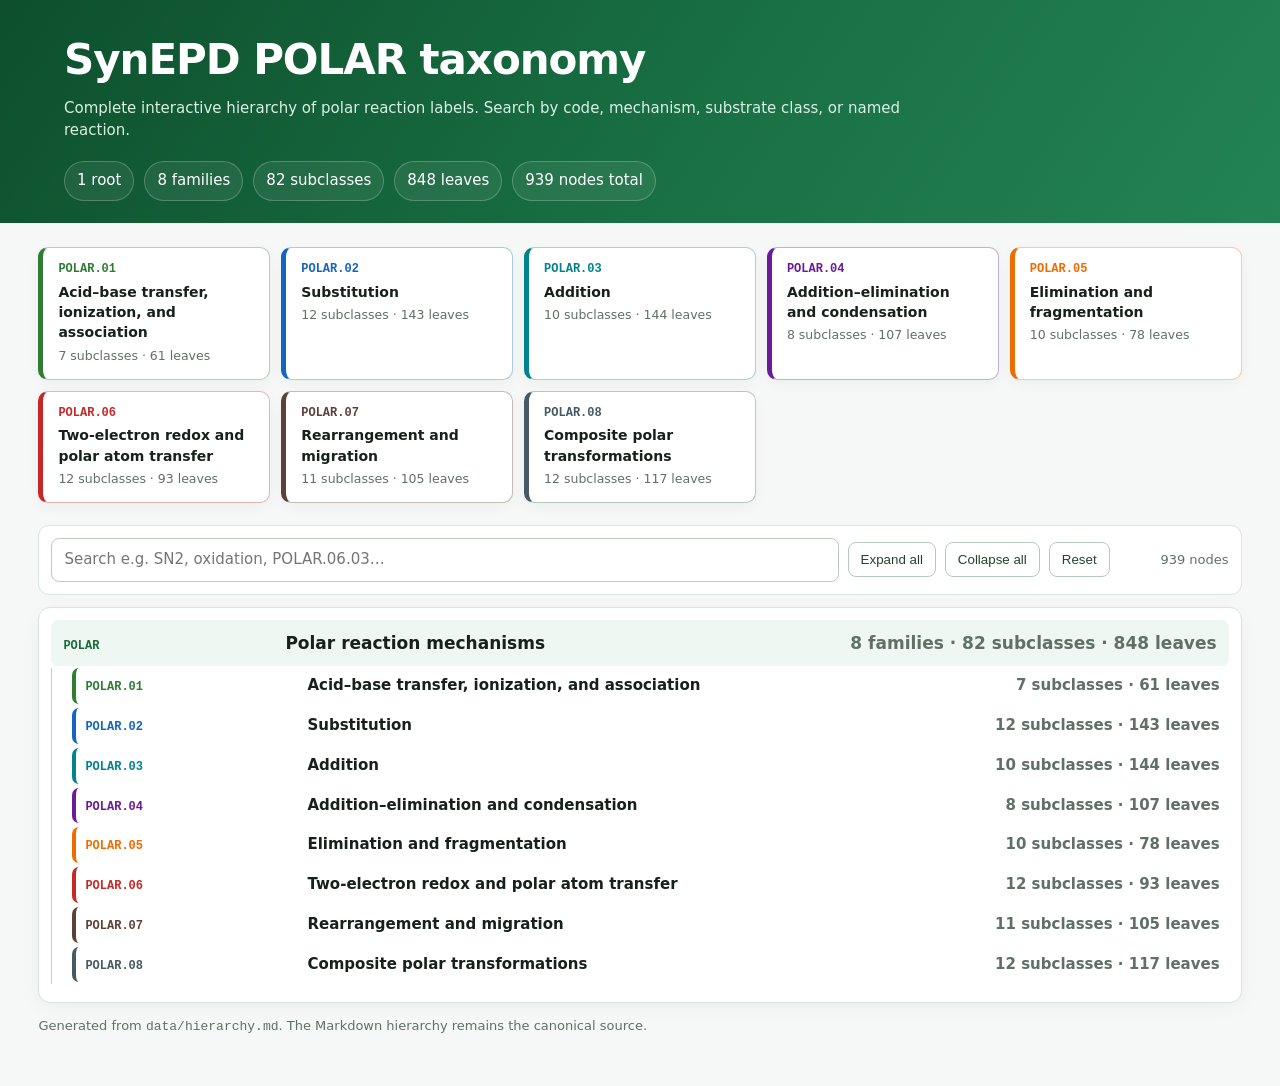
==== commit f8f5d282: "audit" ====
--- a/synepd/web/static/taxonomy.html
+++ b/synepd/web/static/taxonomy.html
@@ -55,6 +55,9 @@
     .depth-1 > details > summary { border-left:4px solid var(--family); }
     mark { padding:0 2px; border-radius:2px; background:#fff2a8; }
     footer { margin-top:14px; color:var(--muted); font-size:13px; }
+    body.embedded header,body.embedded .family-grid,body.embedded footer { display:none; }
+    body.embedded main { width:100%; margin:0; padding:10px; }
+    body.embedded .toolbar { top:0; }
     @media (max-width:700px) {
       ul { padding-left:11px; }
       summary,.leaf-row { grid-template-columns:1fr; gap:2px; }
@@ -70,14 +73,14 @@
     <div class="stats">
       <span class="stat">1 root</span>
       <span class="stat">8 families</span>
-      <span class="stat">84 subclasses</span>
-      <span class="stat">958 leaves</span>
-      <span class="stat">1051 nodes total</span>
+      <span class="stat">82 subclasses</span>
+      <span class="stat">848 leaves</span>
+      <span class="stat">939 nodes total</span>
     </div>
   </header>
   <main>
     <section class="family-grid" aria-label="Top-level families">
-      <a class="family-card" href="#POLAR-01" style="--family:#2E7D32"><span class="family-code">POLAR.01</span><strong>Acid–base transfer, ionization, and association</strong><small>9 subclasses · 69 leaves</small></a><a class="family-card" href="#POLAR-02" style="--family:#1565C0"><span class="family-code">POLAR.02</span><strong>Substitution</strong><small>12 subclasses · 162 leaves</small></a><a class="family-card" href="#POLAR-03" style="--family:#00838F"><span class="family-code">POLAR.03</span><strong>Addition</strong><small>10 subclasses · 152 leaves</small></a><a class="family-card" href="#POLAR-04" style="--family:#6A1B9A"><span class="family-code">POLAR.04</span><strong>Addition–elimination and condensation</strong><small>8 subclasses · 123 leaves</small></a><a class="family-card" href="#POLAR-05" style="--family:#EF6C00"><span class="family-code">POLAR.05</span><strong>Elimination and fragmentation</strong><small>10 subclasses · 81 leaves</small></a><a class="family-card" href="#POLAR-06" style="--family:#C62828"><span class="family-code">POLAR.06</span><strong>Two-electron redox and polar atom transfer</strong><small>12 subclasses · 124 leaves</small></a><a class="family-card" href="#POLAR-07" style="--family:#5D4037"><span class="family-code">POLAR.07</span><strong>Rearrangement and migration</strong><small>11 subclasses · 119 leaves</small></a><a class="family-card" href="#POLAR-08" style="--family:#455A64"><span class="family-code">POLAR.08</span><strong>Composite polar transformations</strong><small>12 subclasses · 128 leaves</small></a>
+      <a class="family-card" href="#POLAR-01" style="--family:#2E7D32"><span class="family-code">POLAR.01</span><strong>Acid–base transfer, ionization, and association</strong><small>7 subclasses · 61 leaves</small></a><a class="family-card" href="#POLAR-02" style="--family:#1565C0"><span class="family-code">POLAR.02</span><strong>Substitution</strong><small>12 subclasses · 143 leaves</small></a><a class="family-card" href="#POLAR-03" style="--family:#00838F"><span class="family-code">POLAR.03</span><strong>Addition</strong><small>10 subclasses · 144 leaves</small></a><a class="family-card" href="#POLAR-04" style="--family:#6A1B9A"><span class="family-code">POLAR.04</span><strong>Addition–elimination and condensation</strong><small>8 subclasses · 107 leaves</small></a><a class="family-card" href="#POLAR-05" style="--family:#EF6C00"><span class="family-code">POLAR.05</span><strong>Elimination and fragmentation</strong><small>10 subclasses · 78 leaves</small></a><a class="family-card" href="#POLAR-06" style="--family:#C62828"><span class="family-code">POLAR.06</span><strong>Two-electron redox and polar atom transfer</strong><small>12 subclasses · 93 leaves</small></a><a class="family-card" href="#POLAR-07" style="--family:#5D4037"><span class="family-code">POLAR.07</span><strong>Rearrangement and migration</strong><small>11 subclasses · 105 leaves</small></a><a class="family-card" href="#POLAR-08" style="--family:#455A64"><span class="family-code">POLAR.08</span><strong>Composite polar transformations</strong><small>12 subclasses · 117 leaves</small></a>
     </section>
     <div class="toolbar">
       <input id="search" type="search" placeholder="Search e.g. SN2, oxidation, POLAR.06.03…"
@@ -85,26 +88,15 @@
       <button id="expand" type="button">Expand all</button>
       <button id="collapse" type="button">Collapse all</button>
       <button id="reset" type="button">Reset</button>
-      <span id="result-count">1051 nodes</span>
+      <span id="result-count">939 nodes</span>
     </div>
     <section class="tree-shell" aria-label="Complete taxonomy tree">
-      <ul><li class="tree-item branch depth-0" data-search="polar polar reaction mechanisms polar.01 acid–base transfer, ionization, and association polar.01.01 heteroatom proton transfer polar.01.01.001 alcohol protonation / deprotonation polar.01.01.002 phenol protonation / deprotonation polar.01.01.003 carboxylic acid deprotonation polar.01.01.004 carboxylate protonation polar.01.01.005 amine protonation polar.01.01.006 imine protonation polar.01.01.007 thiol / thiolate proton transfer polar.01.01.008 oxonium or ammonium neutralization polar.01.01.009 pyridine protonation polar.01.01.010 imidazole protonation polar.01.01.011 protonation of an alkoxide after arene reduction polar.01.01.012 protonation of an alkoxide after dissolving-metal reduction polar.01.02 carbon deprotonation and carbanion generation polar.01.02.001 enolate generation polar.01.02.002 β-dicarbonyl deprotonation polar.01.02.003 malonate deprotonation polar.01.02.004 acetoacetate deprotonation polar.01.02.005 nitroalkane deprotonation polar.01.02.006 terminal alkyne deprotonation polar.01.02.007 benzylic carbanion formation polar.01.02.008 cyanomethyl carbanion formation polar.01.02.009 n-heterocyclic carbene generation by carbon deprotonation polar.01.03 prototropic tautomerization polar.01.03.001 keto–enol tautomerization polar.01.03.002 imine–enamine tautomerization polar.01.03.003 lactam–lactim tautomerization polar.01.03.004 nitro–aci-nitro tautomerization polar.01.03.005 oxime–nitroso tautomerization polar.01.03.006 amide–imidic acid tautomerization polar.01.03.007 pyridone–hydroxypyridine tautomerization polar.01.03.008 phenol–cyclohexadienone tautomerization polar.01.04 intramolecular proton transfer and proton relay polar.01.04.001 internal proton shuttle polar.01.04.002 neighboring-group-assisted proton transfer polar.01.04.003 zwitterion neutralization polar.01.04.004 hemiacetal proton relay polar.01.04.005 hemiaminal proton relay polar.01.04.006 proton transfer in tetrahedral intermediate polar.01.04.007 proton transfer in betaine intermediate polar.01.04.008 proton transfer in organocatalytic ion pair polar.01.05 salt and ion-pair formation polar.01.05.001 phase-transfer ion-pair formation polar.01.06 lewis acid–base association and dissociation polar.01.06.001 carbonyl lewis-acid activation polar.01.06.002 imine lewis-acid activation polar.01.06.003 iminium lewis-acid activation polar.01.06.004 bf3–etherate adduct formation polar.01.06.005 alcl3 arene-complex formation polar.01.06.006 ticl4 carbonyl activation polar.01.06.007 sncl4 oxocarbenium activation polar.01.06.008 borane–amine adduct formation polar.01.06.009 frustrated-lewis-pair adduct formation polar.01.07 ylide and zwitterion formation polar.01.07.001 wittig ylide generation polar.01.07.002 corey–chaykovsky ylide generation polar.01.07.003 pyridinium ylide generation polar.01.07.004 sulfonium ylide generation polar.01.07.005 phosphonium betaine formation polar.01.07.006 ammonium enolate formation polar.01.07.007 betaine zwitterion formation polar.01.08 ionization and heterolysis polar.01.08.001 carbocation formation polar.01.08.002 oxocarbenium ion formation polar.01.08.003 iminium ion formation polar.01.08.004 acylium ion formation polar.01.08.005 nitrilium ion formation polar.01.08.006 diazonium ion formation polar.01.08.007 sulfonium ion formation polar.01.08.008 aziridinium ion formation polar.01.08.009 episulfonium ion formation polar.01.09 counterion and metal-ion exchange polar.01.09.001 halide counterion exchange polar.01.09.002 tetrafluoroborate salt exchange polar.01.09.003 hexafluorophosphate salt exchange polar.01.09.004 carboxylate salt exchange polar.01.09.005 enolate metal exchange polar.01.09.006 phase-transfer counterion swap polar.02 substitution polar.02.01 associative substitution at saturated carbon (sn2) polar.02.01.001 general sn2 substitution polar.02.01.002 williamson ether synthesis polar.02.01.003 finkelstein reaction polar.02.01.004 gabriel synthesis polar.02.01.005 kolbe nitrile synthesis polar.02.01.006 azide displacement polar.02.01.007 thiolate alkylation polar.02.01.008 halide-to-amine displacement polar.02.01.009 alkoxide alkylation polar.02.01.010 cyanide alkylation polar.02.01.011 malonate alkylation polar.02.01.012 acetoacetate alkylation polar.02.01.013 phase-transfer alkylation polar.02.01.014 crown-ether-assisted substitution polar.02.01.015 quaternary ammonium alkylation polar.02.01.016 phosphonium alkylation polar.02.01.017 sulfonium alkylation polar.02.01.018 pyridinium alkylation polar.02.01.019 imidazolium alkylation polar.02.02 dissociative substitution through a cation (sn1) polar.02.02.001 general sn1 substitution polar.02.02.002 tertiary alkyl halide solvolysis polar.02.02.003 benzylic solvolysis polar.02.02.004 allylic solvolysis polar.02.02.005 lucas reaction polar.02.02.006 carbocation capture by alcohol polar.02.02.007 carbocation capture by water polar.02.02.008 tert-butyl ether formation polar.02.02.009 acetal-derived oxocarbenium substitution polar.02.02.010 iminium capture by nucleophile polar.02.02.011 ritter-type carbocation capture polar.02.02.012 tertiary alcohol substitution by hydrogen halide polar.02.03 internal-return and neighboring-group-assisted substitution polar.02.03.001 sni alcohol-to-chloride conversion polar.02.03.002 thionyl chloride internal-return substitution polar.02.03.003 anchimeric-assistance substitution polar.02.03.004 episulfonium-assisted substitution polar.02.03.005 epoxonium-assisted substitution polar.02.03.006 phenonium-assisted substitution polar.02.03.007 acyloxonium-assisted substitution polar.02.03.008 aziridinium-assisted substitution polar.02.03.009 neighboring thioether participation polar.02.03.010 neighboring ester participation polar.02.03.011 neighboring amide participation polar.02.04 electrophilic substitution at nucleophilic carbon polar.02.04.001 enolate alkylation polar.02.04.002 enolate halogenation polar.02.04.003 α-halogenation of aldehydes polar.02.04.004 α-halogenation of ketones polar.02.04.005 α-alkylation of β-dicarbonyls polar.02.04.006 electrophilic fluorination of enolates polar.02.04.007 electrophilic cyanation of enolates polar.02.04.008 electrophilic sulfenylation of enolates polar.02.04.009 electrophilic selenylation of enolates polar.02.04.010 c-acylation of enolates polar.02.04.011 c-nitrosation of enolates polar.02.04.012 c-azo coupling of enolates polar.02.05 electrophilic aromatic and heteroaromatic substitution polar.02.05.001 aromatic nitration polar.02.05.002 aromatic sulfonation polar.02.05.003 aromatic bromination polar.02.05.004 aromatic chlorination polar.02.05.005 aromatic iodination polar.02.05.006 friedel–crafts alkylation polar.02.05.007 friedel–crafts acylation polar.02.05.008 vilsmeier–haack formylation polar.02.05.009 gattermann–koch formylation polar.02.05.010 reimer–tiemann reaction polar.02.05.011 duff formylation polar.02.05.012 kolbe–schmitt carboxylation polar.02.05.013 houben–hoesch acylation polar.02.05.014 blanc chloromethylation polar.02.05.015 pechmann-type aromatic substitution polar.02.05.016 azo coupling polar.02.05.017 scholl-type electrophilic arylation polar.02.05.018 nencki reaction polar.02.06 nucleophilic aromatic addition–elimination (snar) polar.02.06.001 snar addition–elimination polar.02.06.002 meisenheimer-complex substitution polar.02.06.003 chichibabin amination polar.02.06.004 nitro-activated aryl fluoride displacement polar.02.06.005 heteroaryl chloride displacement polar.02.06.006 pyridine snar substitution polar.02.06.007 quinoline snar substitution polar.02.06.008 sanger reagent substitution polar.02.06.009 activated aryl sulfone displacement polar.02.07 diazonium-derived aryl substitution polar.02.07.001 sandmeyer reaction polar.02.07.002 balz–schiemann fluorination polar.02.07.003 gattermann aryl halide synthesis polar.02.07.004 diazonium hydrolysis to phenol polar.02.07.005 diazonium iodide substitution polar.02.07.006 diazonium cyanation polar.02.07.007 gomberg–bachmann arylation polar.02.07.008 meerwein arylation polar.02.07.009 aryl diazonium thiolation polar.02.07.010 aryl diazonium azidation polar.02.07.011 triazene substitution by electrophile polar.02.07.012 triazene-to-aryl halide conversion polar.02.08 allylic, benzylic, and propargylic substitution polar.02.08.001 allylic sn1 substitution polar.02.08.002 allylic sn2′ substitution polar.02.08.003 benzylic nucleophilic substitution polar.02.08.004 tsuji–trost allylic substitution polar.02.08.005 mitsunobu substitution polar.02.08.006 allylic halide displacement polar.02.08.007 allylic acetate displacement polar.02.08.008 benzylic alcohol substitution polar.02.08.009 benzylic halide solvolysis polar.02.08.010 allylic rearrangement substitution polar.02.08.011 propargylic substitution polar.02.08.012 cinnamyl substitution polar.02.09 substitution at silicon, phosphorus, sulfur, boron, or tin polar.02.09.001 silylation of alcohols polar.02.09.002 silylation of amines polar.02.09.003 desilylation of silyl ethers polar.02.09.004 substitution at silicon by fluoride polar.02.09.005 sulfonyl chloride substitution polar.02.09.006 silyl chloride alcohol substitution polar.02.09.007 silyl chloride amine substitution polar.02.09.008 phosphoryl chloride substitution polar.02.09.009 phosphoramidate substitution polar.02.09.010 phosphate ester substitution polar.02.09.011 boronate ester exchange polar.02.09.012 stannane substitution polar.02.09.013 sulfurane ligand exchange polar.02.09.014 electrophilic scf3 transfer by substitution at sulfur polar.02.09.015 phosphorylation polar.02.09.016 phosphate ester formation polar.02.09.017 phosphoramidate formation polar.02.09.018 phosphonate ester formation polar.02.09.019 sulfonylation polar.02.09.020 sulfonamide formation polar.02.09.021 sulfonate ester formation polar.02.09.022 sulfinate ester formation polar.02.09.023 sulfinamide formation polar.02.09.024 tosylation polar.02.09.025 mesylation polar.02.09.026 nosylation polar.02.09.027 atherton–todd rearrangement polar.02.10 ring-opening substitution polar.02.10.001 epoxide opening by alcohol polar.02.10.002 epoxide opening by amine polar.02.10.003 epoxide opening by thiol polar.02.10.004 aziridine opening polar.02.10.005 oxetane opening polar.02.10.006 cyclic sulfate opening polar.02.10.007 cyclic sulfite opening polar.02.10.008 halonium-ion opening polar.02.10.009 bromonium-ion opening polar.02.10.010 iodonium-ion opening polar.02.10.011 cyclic carbonate opening polar.02.11 acetal, anomeric, and glycosyl substitution polar.02.11.001 glycosylation polar.02.11.002 koenigs–knorr glycosylation polar.02.11.003 fischer glycosylation polar.02.11.004 ferrier glycosylation polar.02.11.005 anomeric substitution polar.02.11.006 acetal exchange polar.02.11.007 ketal exchange polar.02.11.008 thioacetal exchange polar.02.11.009 glycosyl halide substitution polar.02.11.010 glycosyl trichloroacetimidate substitution polar.02.11.011 oxocarbenium alcohol capture polar.02.11.012 oxocarbenium carbon capture polar.02.12 vinylic and alkynyl substitution polar.02.12.001 vinylic nucleophilic substitution polar.02.12.002 activated vinyl halide displacement polar.02.12.003 β-haloenone substitution polar.02.12.004 vinyl sulfone substitution polar.02.12.005 alkynyl halide substitution polar.02.12.006 alkynyl sulfone substitution polar.02.12.007 ketene acetal substitution polar.03 addition polar.03.01 nucleophilic addition to carbonyl compounds polar.03.01.001 grignard addition to aldehydes polar.03.01.002 grignard addition to ketones polar.03.01.003 organolithium addition to carbonyls polar.03.01.004 organozinc addition to carbonyls polar.03.01.005 barbier reaction polar.03.01.006 reformatsky reaction polar.03.01.007 nozaki–hiyama–kishi addition polar.03.01.008 cyanohydrin formation polar.03.01.009 bisulfite addition to carbonyls polar.03.01.010 hydrate formation from aldehydes polar.03.01.011 hemiacetal formation polar.03.01.012 hemiketal formation polar.03.01.013 allylboration of aldehydes polar.03.01.014 brown allylation polar.03.01.015 keck allylation polar.03.01.016 marshall allylation polar.03.01.017 general nucleophilic 1,2-addition to a neutral carbonyl polar.03.01.018 nucleophilic addition to an oxocarbenium c=o+ center polar.03.01.019 mukaiyama-type carbonyl addition polar.03.01.020 silyl enol ether addition polar.03.01.021 hosomi–sakurai allylation polar.03.01.022 sakurai crotylation polar.03.01.023 silyl ketene acetal addition polar.03.01.024 chiral lewis-acid carbonyl addition polar.03.01.025 intramolecular hemiacetal formation polar.03.01.026 transannular carbonyl addition polar.03.01.027 lactol formation by carbonyl addition polar.03.01.028 crotylboration polar.03.01.029 propargylboration polar.03.01.030 allenylboration polar.03.01.031 arylboronate 1,2-addition polar.03.01.032 silyl nucleophile carbonyl addition polar.03.01.033 cyanosilylation polar.03.01.034 trifluoromethyltrimethylsilane addition polar.03.01.035 difluoromethylsilane addition polar.03.01.036 thiol addition to carbonyls polar.03.01.037 hydroxylamine addition to carbonyls polar.03.01.038 hydrazine addition to carbonyls polar.03.01.039 formaldehyde hydroxymethylation polar.03.01.040 paraformaldehyde addition polar.03.01.041 chloral addition polar.03.02 nucleophilic addition to imines and iminium ions polar.03.02.001 cyanide addition to an iminium ion polar.03.02.002 organoboron imine addition polar.03.02.003 aza-henry reaction polar.03.02.004 addition to chiral sulfinimines polar.03.02.005 mannich-type imine addition polar.03.02.006 iminium allylation polar.03.02.007 iminium arylation polar.03.02.008 hemiaminal formation polar.03.02.009 aminal formation polar.03.02.010 indole addition to iminium ions polar.03.02.011 reductive-amination iminium capture step polar.03.02.012 general nucleophilic addition to an iminium c=n+ center polar.03.02.013 general nucleophilic addition to a neutral imine polar.03.02.014 sncl4-mediated iminium addition polar.03.02.015 intramolecular mannich addition polar.03.02.016 intramolecular hemiaminal formation polar.03.02.017 water addition to imines polar.03.02.018 alcohol addition to imines polar.03.02.019 thiol addition to iminium ions polar.03.02.020 isocyanide addition to iminium ions polar.03.03 aldol-type carbonyl addition polar.03.03.001 aldol addition polar.03.03.002 mukaiyama aldol addition polar.03.03.003 evans aldol addition polar.03.03.004 boron aldol addition polar.03.03.005 zimmerman–traxler aldol addition polar.03.03.006 mukaiyama–mannich addition polar.03.03.007 vinylogous aldol addition polar.03.03.008 direct organocatalytic aldol addition polar.03.03.009 asymmetric proline aldol addition polar.03.03.010 henry (nitroaldol) addition polar.03.03.011 crossed aldol addition polar.03.03.012 ticl4-mediated aldol addition polar.03.03.013 intramolecular aldol addition polar.03.04 conjugate addition polar.03.04.001 michael addition polar.03.04.002 aza-michael addition polar.03.04.003 thia-michael addition polar.03.04.004 oxa-michael addition polar.03.04.005 organocuprate 1,4-addition polar.03.04.006 mukaiyama–michael addition polar.03.04.007 conjugate cyanation polar.03.04.008 conjugate nitroalkane addition polar.03.04.009 conjugate enolate addition polar.03.04.010 conjugate hydrophosphination polar.03.04.011 stetter reaction polar.03.04.012 nazarov reagent conjugate addition polar.03.04.013 phospha-michael addition polar.03.04.014 vinylogous michael addition polar.03.04.015 conjugate addition to an iminium-activated alkene polar.03.04.016 conjugate addition to an electron-poor quinone polar.03.04.017 conjugate addition to a coumarin / α-pyrone system polar.03.04.018 intramolecular michael addition polar.03.05 electrophilic addition to alkenes and alkynes polar.03.05.001 hydrohalogenation of alkenes polar.03.05.002 acid-catalyzed alkene hydration polar.03.05.003 alkene bromination polar.03.05.004 alkene chlorination polar.03.05.005 halohydrin formation polar.03.05.006 oxymercuration polar.03.05.007 alkoxymercuration polar.03.05.008 iodolactonization polar.03.05.009 bromolactonization polar.03.05.010 iodoetherification polar.03.05.011 bromoetherification polar.03.05.012 hydroboration–protonolysis addition step polar.03.05.013 oxocarbenium alkene addition polar.03.05.014 alkyne hydrohalogenation polar.03.05.015 alkyne hydration polar.03.05.016 vinyl cation capture polar.03.06 cationic cyclization polar.03.06.001 prins cyclization polar.03.06.002 aza-prins cyclization polar.03.06.003 pictet–spengler cyclization polar.03.06.004 cationic polyene cyclization polar.03.06.005 oxocarbenium cyclization polar.03.06.006 iminium cyclization polar.03.06.007 n-acyliminium cyclization polar.03.06.008 nazarov-type cationic cyclization polar.03.06.009 sakurai–prins cyclization polar.03.06.010 biomimetic terpene cyclization polar.03.06.011 cyclization onto iminium ion polar.03.06.012 spiroketal-forming addition polar.03.07 addition to nitriles and heterocumulenes polar.03.07.001 grignard addition to nitriles polar.03.07.002 organolithium addition to nitriles polar.03.07.003 nitrile alcohol addition step polar.03.07.004 addition to isocyanates polar.03.07.005 addition to isothiocyanates polar.03.07.006 addition to carbodiimides polar.03.07.007 addition to ketenes polar.03.07.008 addition to carbon dioxide polar.03.07.009 addition to carbon disulfide polar.03.07.010 addition to sulfonyl isocyanates polar.03.07.011 addition to nitrile imines polar.03.07.012 addition to nitrones polar.03.07.013 cyclization onto nitrile polar.03.07.014 ketene silyl acetal addition polar.03.07.015 isocyanate trapping by alcohol polar.03.07.016 isocyanate trapping by amine polar.03.07.017 isothiocyanate trapping by amine polar.03.08 addition to carbon dioxide, carbon monoxide, sulfur dioxide, azo, or diazo electrophiles polar.03.08.001 carboxylation of organolithium reagents polar.03.08.002 carboxylation of grignard reagents polar.03.08.003 carbonylation by carbon monoxide addition polar.03.08.004 sulfur dioxide insertion-like addition polar.03.08.005 nucleophilic addition to electrophilic azo nitrogen polar.03.08.006 nucleophilic addition to terminal diazo nitrogen polar.03.09 direct capture of a localized carbocation polar.03.09.001 bf3-mediated acetal addition polar.03.09.002 anionic nucleophile capture of a preformed localized carbocation polar.03.09.003 neutral lone-pair capture of a preformed localized carbocation polar.03.09.004 π-nucleophile capture of a preformed localized carbocation polar.03.09.005 σ-bond carbon transfer to a preformed localized carbocation polar.03.10 dearomatizing nucleophilic addition polar.03.10.001 dearomatizing capture of a tropylium / arenium ion polar.03.10.002 dearomatizing addition to an azaarenium / acridinium ion polar.03.10.003 dearomatizing addition to a benzopyrylium / flavylium ion polar.03.10.004 σ-adduct formation on a neutral electron-poor arene / heteroarene polar.04 addition–elimination and condensation polar.04.01 acyl addition–elimination polar.04.01.001 fischer esterification polar.04.01.002 acid chloride alcoholysis polar.04.01.003 acid chloride aminolysis polar.04.01.004 anhydride alcoholysis polar.04.01.005 anhydride aminolysis polar.04.01.006 ester aminolysis polar.04.01.007 transesterification by alcoholysis polar.04.01.008 lactonization polar.04.01.009 lactamization polar.04.01.010 schotten–baumann acylation polar.04.01.011 n-acylation of amines polar.04.01.012 o-acylation of alcohols polar.04.01.013 thioester formation polar.04.01.014 steglich esterification polar.04.01.015 yamaguchi esterification polar.04.01.016 mukaiyama esterification polar.04.01.017 shiina esterification polar.04.01.018 mixed anhydride coupling polar.04.01.019 peptide coupling polar.04.01.020 carbodiimide-mediated coupling polar.04.01.021 hatu coupling polar.04.01.022 hbtu coupling polar.04.01.023 pybop coupling polar.04.01.024 cdi-mediated acylation polar.04.01.025 ghosez reagent acylation polar.04.01.026 weinreb amide formation polar.04.01.027 weinreb ketone synthesis polar.04.01.028 ester hydrolysis polar.04.01.029 amide hydrolysis polar.04.01.030 thioester hydrolysis polar.04.01.031 lactone hydrolysis polar.04.01.032 lactam hydrolysis polar.04.01.033 anhydride hydrolysis polar.04.01.034 acid chloride hydrolysis polar.04.01.035 carbamate hydrolysis polar.04.01.036 urea hydrolysis polar.04.01.037 imide hydrolysis polar.04.01.038 carbonate hydrolysis polar.04.01.039 orthoester hydrolysis polar.04.01.040 carbamate formation polar.04.01.041 boc anhydride carbamate formation polar.04.01.042 cbz chloroformate carbamate formation polar.04.01.043 urea formation polar.04.01.044 thiourea formation polar.04.01.045 carbonate formation polar.04.01.046 chloroformate substitution polar.04.02 carbonyl condensation with a heteroatom nucleophile polar.04.02.001 imine (schiff-base) formation polar.04.02.002 oxime formation polar.04.02.003 hydrazone formation polar.04.02.004 semicarbazone formation polar.04.02.005 tosylhydrazone formation polar.04.02.006 acetal formation polar.04.02.007 ketal formation polar.04.02.008 thioacetal formation polar.04.02.009 dithioacetal formation polar.04.02.010 enamine formation polar.04.02.011 imidazolidine formation polar.04.02.012 oxazolidine formation polar.04.02.013 thiazolidine formation polar.04.02.014 n,o-acetal formation polar.04.03 carbonyl c–c condensation followed by elimination polar.04.03.001 aldol condensation polar.04.03.002 claisen–schmidt condensation polar.04.03.003 knoevenagel condensation polar.04.03.004 doebner modification polar.04.03.005 perkin reaction polar.04.03.006 henry condensation polar.04.03.007 nitroalkene-forming condensation polar.04.03.008 benzoin condensation dehydration variant polar.04.03.009 crotonic condensation polar.04.03.010 meldrum acid alkylidene formation polar.04.03.011 barbituric acid alkylidene formation polar.04.03.012 acylmethylene formation polar.04.04 acyl-enolate and ester condensation polar.04.04.001 claisen condensation polar.04.04.002 crossed claisen condensation polar.04.04.003 dieckmann condensation polar.04.04.004 acetoacetic ester synthesis polar.04.04.005 malonic ester synthesis polar.04.04.006 blaise reaction polar.04.04.007 thorpe–ziegler reaction polar.04.04.008 intramolecular acyl-enolate condensation polar.04.04.009 darzens condensation polar.04.04.010 stobbe condensation polar.04.04.011 acyloin-type acyl-enolate condensation polar.04.04.012 lactone-forming claisen condensation polar.04.05 addition–elimination at activated alkenes and conjugated systems polar.04.05.001 morita–baylis–hillman reaction polar.04.05.002 rauhut–currier reaction polar.04.05.003 vinylic substitution by addition–elimination polar.04.05.004 β-elimination after conjugate addition polar.04.05.005 addition–elimination on vinyl sulfones polar.04.05.006 addition–elimination on nitroalkenes polar.04.05.007 addition–elimination on enones polar.04.05.008 addition–elimination on acrylates polar.04.05.009 conjugated iminium substitution polar.04.05.010 activated alkene amination polar.04.06 intramolecular addition–elimination and cyclodehydration polar.04.06.001 intramolecular esterification polar.04.06.002 intramolecular amidation polar.04.06.003 isoquinolinium-forming cyclodehydration polar.04.06.004 paal–knorr pyrrole formation polar.04.06.005 paal–knorr furan formation polar.04.06.006 paal–knorr thiophene formation polar.04.06.007 cyclodehydration to oxazole polar.04.06.008 cyclodehydration to thiazole polar.04.06.009 cyclodehydration to imidazole polar.04.06.010 lactone-forming cyclodehydration polar.04.06.011 lactam-forming cyclodehydration polar.04.06.012 isoquinoline-forming cyclodehydration polar.04.07 isocyanide and nitrilium addition–elimination polar.04.07.001 ugi imidoyl transfer step polar.04.07.002 passerini acyl transfer step polar.04.07.003 nitrilium hydrolysis polar.04.07.004 isonitrile acylation polar.04.07.005 isonitrile hydration polar.04.07.006 tetrazole-forming isocyanide addition–elimination polar.04.07.007 imidoyl chloride substitution polar.04.07.008 amidine formation polar.04.08 imine, oxime, and hydrazone exchange or hydrolysis polar.04.08.001 transimination (imine exchange) polar.04.08.002 oxime ligation polar.04.08.003 hydrazone ligation polar.04.08.004 dynamic hydrazone exchange polar.04.08.005 semicarbazone exchange polar.04.08.006 acylhydrazone formation polar.04.08.007 acylhydrazone exchange polar.04.08.008 iminium hydrolysis polar.04.08.009 enamine hydrolysis polar.05 elimination and fragmentation polar.05.01 concerted anti β-elimination (e2) polar.05.01.001 general e2 elimination polar.05.01.002 dehydrohalogenation polar.05.01.003 tosylate elimination polar.05.01.004 mesylate elimination polar.05.01.005 triflate elimination polar.05.01.006 hofmann elimination polar.05.01.007 zaitsev (saytzeff)-selective elimination polar.05.01.008 anti-periplanar β-elimination polar.05.01.009 base-induced alcohol derivative elimination polar.05.01.010 dehydrosulfonylation polar.05.01.011 dehydroacetoxylation polar.05.02 stepwise cationic elimination (e1) polar.05.02.001 general e1 elimination polar.05.02.002 acid-catalyzed alcohol dehydration polar.05.02.003 solvolytic elimination polar.05.02.004 carbocationic alkene formation polar.05.02.005 tertiary alcohol dehydration polar.05.02.006 benzylic alcohol dehydration polar.05.02.007 allylic alcohol dehydration polar.05.02.008 oxocarbenium-to-alkene elimination polar.05.03 conjugate-base elimination (e1cb) polar.05.03.001 general e1cb elimination polar.05.03.002 aldol and β-hydroxy-carbonyl dehydration polar.05.03.003 benzylidene malonate dehydration polar.05.03.004 nitroalkene formation from nitroalcohols polar.05.03.005 sulfone-stabilized elimination polar.05.03.006 β-halo carbonyl elimination polar.05.03.007 β-amino carbonyl elimination polar.05.03.008 β-alkoxy carbonyl elimination polar.05.03.009 β-acyloxy carbonyl elimination polar.05.03.010 elimination from michael adducts polar.05.03.011 vinylogous e1cb elimination polar.05.04 α-elimination and carbene generation polar.05.04.001 dichlorocarbene formation from chloroform polar.05.04.002 α-elimination from haloforms polar.05.04.003 reimer–tiemann carbene generation polar.05.04.004 carbene generation from trihalomethyl anions polar.05.04.005 simmons–smith carbenoid formation step polar.05.04.006 isocyanide carbene-like α-elimination polar.05.04.007 α-elimination from diazo precursors under base polar.05.04.008 haloalkene carbene generation polar.05.05 concerted syn elimination polar.05.05.001 cope (amine-oxide) elimination polar.05.05.002 chugaev xanthate pyrolysis polar.05.05.003 ester pyrolysis polar.05.05.004 selenoxide elimination polar.05.05.005 sulfoxide elimination polar.05.05.006 burgess dehydration polar.05.05.007 martin sulfurane dehydration polar.05.05.008 grieco elimination polar.05.06 fragmentation and retro-addition polar.05.06.001 retro-aldol reaction polar.05.06.002 retro-michael reaction polar.05.06.003 grob fragmentation polar.05.06.004 eschenmoser fragmentation polar.05.06.005 β-fragmentation of alkoxides polar.05.06.006 cyclopropylcarbinyl fragmentation polar.05.06.007 fragmentation of tetrahedral intermediates polar.05.06.008 retro-prins fragmentation polar.05.07 decarboxylative and decarbonylative elimination polar.05.07.001 β-keto acid decarboxylation polar.05.07.002 malonic acid decarboxylation polar.05.07.003 krapcho decarboxylation polar.05.07.004 decarboxylative alkene formation polar.05.07.005 hunsdiecker-type decarboxylative bromination polar.05.07.006 barton-type decarboxylation polar.05.07.007 decarbonylation of aldehydes under ionic conditions polar.05.07.008 decarboxylative dehydration polar.05.07.009 oxalate decarboxylation polar.05.07.010 amino acid decarboxylation polar.05.08 elimination-driven deprotection and activation polar.05.08.001 fmoc deprotection polar.05.08.002 β-silyl elimination polar.05.08.003 β-hydroxysilane elimination polar.05.08.004 sulfone elimination polar.05.08.005 sulfoxide elimination deprotection polar.05.08.006 nosyl deprotection by elimination polar.05.08.007 sulfonylethyl deprotection polar.05.08.008 cyanoethyl deprotection polar.05.09 elimination to a heteroatom multiple bond polar.05.09.001 aldoxime dehydration to nitrile polar.05.09.002 primary-amide dehydration to nitrile polar.05.09.003 nitrile oxide formation polar.05.09.004 isocyanide formation polar.05.09.005 carbodiimide formation polar.05.10 aryne and alkyne formation by elimination polar.05.10.001 benzyne (dehydrobenzene) generation polar.05.10.002 aryne generation from silyl aryl triflates polar.05.10.003 hetaryne generation polar.05.10.004 alkyne formation by double dehydrohalogenation polar.06 two-electron redox and polar atom transfer polar.06.01 hydride delivery and polar reduction polar.06.01.001 sodium borohydride reduction polar.06.01.002 lithium aluminium hydride reduction polar.06.01.003 dibal-h reduction polar.06.01.004 luche reduction polar.06.01.005 meerwein–ponndorf–verley reduction polar.06.01.006 cbs reduction polar.06.01.007 k-selectride reduction polar.06.01.008 l-selectride reduction polar.06.01.009 superhydride reduction polar.06.01.010 red-al reduction polar.06.01.011 borane reduction polar.06.01.012 diisobutylaluminium hydride aldehyde synthesis polar.06.01.013 ionic transfer hydrogenation / hydride delivery polar.06.01.014 hantzsch ester hydride transfer polar.06.01.015 reductive amination hydride step polar.06.02 hydride abstraction and activated alcohol oxidation polar.06.02.001 oppenauer oxidation polar.06.02.002 swern oxidation polar.06.02.003 dess–martin oxidation polar.06.02.004 pcc oxidation polar.06.02.005 pdc oxidation polar.06.02.006 jones oxidation polar.06.02.007 collins oxidation polar.06.02.008 corey–kim oxidation polar.06.02.009 moffatt oxidation polar.06.02.010 parikh–doering oxidation polar.06.02.011 ley–griffith tpap oxidation polar.06.02.012 albright–goldman oxidation polar.06.02.013 sommelet oxidation polar.06.03 oxygen-atom transfer and oxygenation polar.06.03.001 prilezhaev epoxidation polar.06.03.002 baeyer–villiger oxidation and rearrangement polar.06.03.003 rubottom oxidation polar.06.03.004 sulfide-to-sulfoxide oxidation polar.06.03.005 sulfoxide-to-sulfone oxidation polar.06.03.006 alkene dihydroxylation polar.06.03.007 sharpless asymmetric dihydroxylation polar.06.03.008 jacobsen epoxidation polar.06.03.009 shi epoxidation polar.06.03.010 dakin oxidation polar.06.03.011 elbs persulfate oxidation polar.06.03.012 riley oxidation polar.06.04 reductive functional-group conversion polar.06.04.001 carbonyl-to-alcohol reduction polar.06.04.002 imine-to-amine reduction polar.06.04.003 nitrile-to-amine reduction polar.06.04.004 ester-to-alcohol reduction polar.06.04.005 amide-to-amine reduction polar.06.04.006 carboxylic-acid-to-alcohol reduction polar.06.04.007 nitro-to-amine reduction polar.06.04.008 azo-to-amine reduction polar.06.04.009 azide-to-amine reduction polar.06.04.010 oxime-to-amine reduction polar.06.04.011 wolff–kishner reduction polar.06.04.012 clemmensen reduction polar.06.04.013 mozingo reduction polar.06.05 oxidative functional-group conversion polar.06.05.001 alcohol-to-aldehyde oxidation polar.06.05.002 alcohol-to-ketone oxidation polar.06.05.003 aldehyde-to-carboxylic-acid oxidation polar.06.05.004 amine-to-imine oxidation polar.06.05.005 amine n-oxidation polar.06.05.006 thiol-to-disulfide oxidation polar.06.05.007 phenol oxidative dearomatization polar.06.05.008 benzylic oxidation polar.06.05.009 allylic oxidation polar.06.05.010 pinnick oxidation polar.06.05.011 tamao–fleming oxidation polar.06.06 disproportionation and internal hydride transfer polar.06.06.001 cannizzaro reaction polar.06.06.002 crossed cannizzaro reaction polar.06.06.003 tishchenko reaction polar.06.06.004 meerwein–ponndorf–verley / oppenauer redox pair polar.06.06.005 internal redox of α-hydroxy aldehydes polar.06.06.006 redox-neutral hydride shift polar.06.06.007 formose-type disproportionation polar.06.06.008 ionic hydride relay reaction polar.06.07 halogen and pseudohalogen transfer polar.06.07.001 electrophilic fluorination polar.06.07.002 electrophilic chlorination polar.06.07.003 electrophilic bromination polar.06.07.004 electrophilic iodination polar.06.07.005 allylic bromination by nbs polar.06.07.006 phosphine-mediated alcohol halogenation polar.06.07.007 corey–fuchs dibromination step polar.06.07.008 iodine-mediated oxidation polar.06.07.009 ncs chlorination polar.06.07.010 selectfluor fluorination polar.06.08 oxidative bond cleavage polar.06.08.001 ozonolysis polar.06.08.002 lemieux–johnson oxidation polar.06.08.003 malaprade periodate cleavage polar.06.08.004 oxidative cleavage of alkenes polar.06.08.005 oxidative vicinal-diol (glycol) cleavage polar.06.08.006 osmate-periodate cleavage polar.06.08.007 lead tetraacetate glycol cleavage polar.06.08.008 oxidative c–c bond cleavage polar.06.09 reductive bond cleavage polar.06.09.001 reductive cleavage of benzyl ethers polar.06.09.002 reductive cleavage of benzyl esters polar.06.09.003 reductive debenzylation polar.06.09.004 reductive dehalogenation polar.06.09.005 reductive desulfonylation polar.06.09.006 reductive n–o bond cleavage polar.06.09.007 reductive s–s bond cleavage polar.06.09.008 cleavage of azo compounds polar.06.10 deoxygenation and desulfurization polar.06.10.001 reductive c–o cleavage of a thiocarbonyl-activated alcohol polar.06.10.002 markó–lam deoxygenation polar.06.10.003 ionic deoxyfluorination polar.06.10.004 deoxyhalogenation of alcohols polar.06.10.005 thioacetal desulfurization polar.06.10.006 raney nickel desulfurization polar.06.10.007 carbonyl deoxygenation via hydrazone polar.06.10.008 sulfone reduction polar.06.10.009 sulfoxide reduction polar.06.10.010 phosphine-mediated deoxygenation polar.06.11 hypervalent-iodine and activated-sulfur oxidation polar.06.11.001 ibx oxidation polar.06.11.002 pida-mediated oxidation polar.06.11.003 pifa-mediated oxidation polar.06.11.004 koser reagent oxidation polar.06.11.005 hypervalent iodine dearomatization polar.06.11.006 sulfurane oxidation polar.06.11.007 martin sulfurane dehydration redox step polar.06.11.008 alkoxybenziodoxole oxidation polar.06.11.009 iodoxybenzene oxidation polar.06.12 organocatalytic hydride and electron-pair transfer polar.06.12.001 nadh-model reduction polar.06.12.002 iminium-ion transfer hydrogenation polar.06.12.003 enamine-mediated redox-neutral aldehyde reaction polar.06.12.004 nhc redox esterification polar.06.12.005 nhc redox amidation polar.06.12.006 breslow-intermediate oxidation polar.06.12.007 nhc internal redox reaction polar.07 rearrangement and migration polar.07.01 cationic skeletal rearrangement and 1,2-migration polar.07.01.001 wagner–meerwein rearrangement polar.07.01.002 pinacol rearrangement polar.07.01.003 semipinacol rearrangement polar.07.01.004 dienone–phenol rearrangement polar.07.01.005 nametkin rearrangement polar.07.01.006 meyer–schuster rearrangement polar.07.01.007 rupe rearrangement polar.07.01.008 tiffeneau rearrangement polar.07.01.009 cyclopropylcarbinyl rearrangement polar.07.01.010 terpinyl cation rearrangement polar.07.01.011 camphene rearrangement polar.07.01.012 meinwald epoxide rearrangement polar.07.01.013 acid-catalyzed epoxide rearrangement polar.07.01.014 1,2-hydride shift polar.07.01.015 1,2-methyl shift polar.07.01.016 1,2-alkyl shift polar.07.01.017 1,2-aryl shift polar.07.01.018 ring-expansion migration polar.07.01.019 neopentyl rearrangement polar.07.01.020 hydride migration in oxocarbenium ions polar.07.01.021 alkyl migration in iminium ions polar.07.01.022 carbonyl transposition by hydride migration polar.07.02 anionic rearrangement polar.07.02.001 favorskii rearrangement polar.07.02.002 payne rearrangement polar.07.02.003 anionic epoxide rearrangement polar.07.02.004 anionic ammonium ylide shift polar.07.02.005 wittig rearrangement polar.07.02.006 [1,2]-wittig rearrangement polar.07.02.007 [2,3]-wittig rearrangement polar.07.02.008 anionic silyl migration polar.07.02.009 α-halosulfone ring-contraction rearrangement polar.07.02.010 anionic fries rearrangement polar.07.02.011 anionic oxy-cope rearrangement polar.07.02.012 base-promoted acyl migration polar.07.03 acyl, aryl, and silyl migration polar.07.03.001 fries rearrangement polar.07.03.002 baker–venkataraman rearrangement polar.07.03.003 benzilic acid rearrangement polar.07.03.004 brook rearrangement polar.07.03.005 smiles rearrangement polar.07.03.006 truce–smiles rearrangement polar.07.03.007 chapman rearrangement polar.07.03.008 mumm rearrangement polar.07.03.009 acyl transfer o-to-n migration polar.07.03.010 silyl o-to-c migration polar.07.04 nitrogen-centered and heteroatom-to-carbon migration polar.07.04.001 beckmann rearrangement polar.07.04.002 hofmann rearrangement polar.07.04.003 curtius rearrangement polar.07.04.004 lossen rearrangement polar.07.04.005 schmidt rearrangement polar.07.04.006 neber rearrangement polar.07.04.007 stieglitz rearrangement polar.07.04.008 wolff rearrangement precursor conversion polar.07.04.009 aza-baeyer–villiger rearrangement polar.07.04.010 boulton–katritzky rearrangement polar.07.04.011 dimroth rearrangement polar.07.04.012 heteroatom-to-carbon migration polar.07.05 ring expansion and contraction polar.07.05.001 demjanov rearrangement polar.07.05.002 tiffeneau–demjanov rearrangement polar.07.05.003 cyclobutanone ring contraction polar.07.05.004 azetidine ring expansion polar.07.05.005 epoxide ring expansion polar.07.06 fragmentation rearrangement polar.07.06.001 wharton rearrangement polar.07.06.002 ramberg–bäcklund fragmentation polar.07.06.003 haller–bauer cleavage polar.07.06.004 cieplak-type fragmentation polar.07.06.005 α-hydroxy ketone fragmentation polar.07.06.006 β-amino alcohol fragmentation polar.07.06.007 oxyanion-accelerated fragmentation polar.07.06.008 aza-grob fragmentation polar.07.07 neighboring-group-participation rearrangement polar.07.07.001 anchimeric-assistance rearrangement polar.07.07.002 phenonium-ion rearrangement polar.07.07.003 acyloxonium rearrangement polar.07.07.004 episulfonium rearrangement polar.07.07.005 epoxonium rearrangement polar.07.07.006 iodonium-promoted rearrangement polar.07.07.007 thionium-promoted rearrangement polar.07.07.008 neighboring acetal rearrangement polar.07.08 oxonium, iminium, acetal, and carbohydrate rearrangement polar.07.08.001 ferrier rearrangement polar.07.08.002 allylic imidate c-to-n migration polar.07.08.003 amadori rearrangement polar.07.08.004 heyns rearrangement polar.07.08.005 lobry de bruyn–alberda van ekenstein rearrangement polar.07.08.006 anomerization through oxocarbenium ion polar.07.08.007 glycal rearrangement polar.07.08.008 iminium-enamine rearrangement polar.07.08.009 aza-cope–mannich sequence polar.07.08.010 n-acyliminium rearrangement polar.07.08.011 glycal oxocarbenium rearrangement polar.07.08.012 anomeric rearrangement polar.07.08.013 glycosyl orthoester rearrangement polar.07.08.014 acetal migration polar.07.08.015 benzylidene acetal rearrangement polar.07.08.016 acyl migration in carbohydrates polar.07.08.017 silyl migration in carbohydrates polar.07.08.018 glycal allylic rearrangement polar.07.09 sulfur, selenium, and phosphorus rearrangement polar.07.09.001 pummerer rearrangement polar.07.09.002 mislow–evans rearrangement polar.07.09.003 [2,3]-sigmatropic sulfoxide rearrangement polar.07.09.004 selenoxide rearrangement polar.07.09.005 phosphorane rearrangement polar.07.09.006 arbuzov rearrangement polar.07.09.007 perkow rearrangement polar.07.09.008 sulfenate–sulfoxide rearrangement polar.07.10 onium-ylide rearrangement polar.07.10.001 stevens rearrangement of ammonium ylides polar.07.10.002 stevens rearrangement of sulfonium ylides polar.07.10.003 sulfur-ylide allylic rearrangement polar.07.10.004 sommelet–hauser rearrangement of ammonium ylides polar.07.10.005 [2,3]-sulfonium ylide rearrangement polar.07.10.006 [1,2]-sulfonium ylide rearrangement polar.07.10.007 [2,3]-oxonium ylide rearrangement polar.07.10.008 [1,2]-oxonium ylide rearrangement polar.07.11 acid/base-induced skeletal rearrangement polar.07.11.001 retropinacol rearrangement polar.07.11.002 allylic alcohol rearrangement under acid polar.07.11.003 tertiary alcohol skeletal rearrangement polar.07.11.004 terpene skeletal rearrangement polar.07.11.005 steroidal cation rearrangement polar.07.11.006 cationic ring-contraction rearrangement polar.07.11.007 cationic ring-expansion rearrangement polar.07.11.008 oxaspiropentane rearrangement polar.08 composite polar transformations polar.08.01 condensation sequence polar.08.01.001 robinson annulation polar.08.01.002 mannich reaction polar.08.01.003 benzoin condensation polar.08.01.004 acyloin-forming reductive coupling sequence polar.08.01.005 darzens reaction polar.08.01.006 japp–klingemann reaction polar.08.01.007 β-dicarbonyl aldehyde condensation sequence polar.08.01.008 cinnamic-acid-forming condensation sequence polar.08.01.009 alkylidene active-methylene condensation sequence polar.08.01.010 doebner net condensation polar.08.01.011 pictet–spengler net condensation polar.08.01.012 pyrrole-forming dicarbonyl condensation sequence polar.08.01.013 dihydropyrimidinone condensation sequence polar.08.02 protection and deprotection sequence polar.08.02.001 boc protection polar.08.02.002 boc deprotection polar.08.02.003 cbz protection polar.08.02.004 cbz deprotection polar.08.02.005 fmoc protection polar.08.02.006 silyl ether protection polar.08.02.007 silyl ether deprotection polar.08.02.008 acetal protection polar.08.02.009 acetal deprotection polar.08.02.010 ketal protection polar.08.02.011 ketal deprotection polar.08.02.012 thioacetal protection polar.08.02.013 thioacetal deprotection polar.08.02.014 benzyl protection polar.08.02.015 alloc deprotection polar.08.03 functional-group activation and derivatization polar.08.03.001 tosylation activation polar.08.03.002 mesylation activation polar.08.03.003 triflation activation polar.08.03.004 nosylation activation polar.08.03.005 acid chloride formation polar.08.03.006 mixed anhydride formation polar.08.03.007 imidazolide formation polar.08.03.008 diazotization polar.08.03.009 azo-dicarboxylate alcohol activation polar.08.03.010 phosphine/tetrahalomethane alcohol activation polar.08.03.011 carbonyldiimidazole activation polar.08.03.012 boc anhydride activation polar.08.03.013 chloroformate activation polar.08.03.014 phosphonium-salt activation polar.08.04 multicomponent polar transformation polar.08.04.001 ugi reaction polar.08.04.002 passerini reaction polar.08.04.003 biginelli reaction polar.08.04.004 hantzsch dihydropyridine synthesis polar.08.04.005 gewald reaction polar.08.04.006 kabachnik–fields reaction polar.08.04.007 groebke–blackburn–bienaymé reaction polar.08.04.008 petasis borono-mannich reaction polar.08.04.009 asinger reaction polar.08.04.010 strecker multicomponent synthesis polar.08.04.011 mannich multicomponent variant polar.08.04.012 bucherer–bergs reaction polar.08.04.013 betti reaction polar.08.04.014 hantzsch thiazole synthesis polar.08.05 polar cascade and tandem sequence polar.08.05.001 michael–aldol sequence polar.08.05.002 michael–dieckmann sequence polar.08.05.003 knoevenagel–michael sequence polar.08.05.004 knoevenagel–michael–cyclization sequence polar.08.05.005 prins cascade polar.08.05.006 pictet–spengler cascade polar.08.05.007 cationic polycyclization cascade polar.08.05.008 oxa-michael–aldol sequence polar.08.05.009 aza-michael–cyclization sequence polar.08.05.010 mannich–cyclization sequence polar.08.05.011 aldol–michael cascade polar.08.05.012 enamine–iminium cascade polar.08.06 polar polymerization and step-growth sequence polar.08.06.001 cationic alkene polymerization polar.08.06.002 anionic alkene polymerization polar.08.06.003 cationic ring-opening polymerization polar.08.06.004 anionic ring-opening polymerization polar.08.06.005 epoxide polymerization polar.08.06.006 lactone ring-opening polymerization polar.08.06.007 lactam ring-opening polymerization polar.08.06.008 polyurethane formation polar.08.06.009 epoxy curing polar.08.06.010 polycarbonate formation polar.08.07 net functional-group interconversion polar.08.07.001 alcohol-to-halide conversion polar.08.07.002 alcohol-to-amine conversion polar.08.07.003 aldehyde-to-alkene conversion polar.08.07.004 carboxylic-acid-to-amine conversion polar.08.07.005 carboxylic-acid homologation sequence polar.08.07.006 amide-to-amine one-carbon degradation sequence polar.08.07.007 acyl azide degradation sequence polar.08.07.008 nitrile-to-carboxylic-acid conversion polar.08.07.009 aldehyde-to-alkyne homologation polar.08.07.010 ketone-to-alkene conversion polar.08.08 polar olefination and c=c-forming sequence polar.08.08.001 wittig reaction polar.08.08.002 horner–wadsworth–emmons reaction polar.08.08.003 horner–wittig reaction polar.08.08.004 still–gennari olefination polar.08.08.005 julia olefination polar.08.08.006 julia–kocienski olefination polar.08.08.007 peterson olefination sequence polar.08.08.008 corey–fuchs reaction polar.08.08.009 seyferth–gilbert homologation polar.08.08.010 ohira–bestmann homologation polar.08.08.011 tebbe-type carbonyl olefination polar.08.08.012 lombardo methylenation polar.08.09 heterocycle-forming polar sequence polar.08.09.001 fischer indole synthesis polar.08.09.002 bischler–napieralski reaction polar.08.09.003 skraup synthesis polar.08.09.004 friedländer quinoline synthesis polar.08.09.005 doebner–miller quinoline synthesis polar.08.09.006 pomeranz–fritsch reaction polar.08.09.007 knorr pyrazole synthesis polar.08.09.008 debus–radziszewski imidazole synthesis polar.08.09.009 hantzsch pyridine synthesis polar.08.09.010 pinner synthesis polar.08.09.011 niementowski quinazoline synthesis polar.08.09.012 leimgruber–batcho indole synthesis polar.08.09.013 bischler–möhlau indole synthesis polar.08.09.014 combes quinoline synthesis polar.08.10 carbohydrate and nucleotide conjugation sequence polar.08.10.001 glycoside formation sequence polar.08.10.002 n-glycosylation sequence polar.08.10.003 o-glycosylation sequence polar.08.10.004 s-glycosylation sequence polar.08.10.005 nucleotide phosphoramidite coupling polar.08.10.006 nucleotide deprotection sequence polar.08.11 peptide and bioconjugation polar sequence polar.08.11.001 solid-phase peptide coupling cycle polar.08.11.002 native chemical ligation step polar.08.11.003 oxime bioconjugation sequence polar.08.11.004 hydrazone bioconjugation sequence polar.08.12 dearomatization and rearomatization polar sequence polar.08.12.001 phenolic oxidative dearomatization sequence polar.08.12.002 arenium-ion dearomatization sequence polar.08.12.003 dearomatizing spirocyclization sequence polar.08.12.004 rearomatizing elimination sequence" style="--family:#176B3A"><details id="POLAR" open><summary><span class="code">POLAR</span><span class="name">Polar reaction mechanisms</span><span class="count">8 families · 84 subclasses · 958 leaves</span></summary><ul><li class="tree-item branch depth-1" data-search="polar.01 acid–base transfer, ionization, and association polar.01.01 heteroatom proton transfer polar.01.01.001 alcohol protonation / deprotonation polar.01.01.002 phenol protonation / deprotonation polar.01.01.003 carboxylic acid deprotonation polar.01.01.004 carboxylate protonation polar.01.01.005 amine protonation polar.01.01.006 imine protonation polar.01.01.007 thiol / thiolate proton transfer polar.01.01.008 oxonium or ammonium neutralization polar.01.01.009 pyridine protonation polar.01.01.010 imidazole protonation polar.01.01.011 protonation of an alkoxide after arene reduction polar.01.01.012 protonation of an alkoxide after dissolving-metal reduction polar.01.02 carbon deprotonation and carbanion generation polar.01.02.001 enolate generation polar.01.02.002 β-dicarbonyl deprotonation polar.01.02.003 malonate deprotonation polar.01.02.004 acetoacetate deprotonation polar.01.02.005 nitroalkane deprotonation polar.01.02.006 terminal alkyne deprotonation polar.01.02.007 benzylic carbanion formation polar.01.02.008 cyanomethyl carbanion formation polar.01.02.009 n-heterocyclic carbene generation by carbon deprotonation polar.01.03 prototropic tautomerization polar.01.03.001 keto–enol tautomerization polar.01.03.002 imine–enamine tautomerization polar.01.03.003 lactam–lactim tautomerization polar.01.03.004 nitro–aci-nitro tautomerization polar.01.03.005 oxime–nitroso tautomerization polar.01.03.006 amide–imidic acid tautomerization polar.01.03.007 pyridone–hydroxypyridine tautomerization polar.01.03.008 phenol–cyclohexadienone tautomerization polar.01.04 intramolecular proton transfer and proton relay polar.01.04.001 internal proton shuttle polar.01.04.002 neighboring-group-assisted proton transfer polar.01.04.003 zwitterion neutralization polar.01.04.004 hemiacetal proton relay polar.01.04.005 hemiaminal proton relay polar.01.04.006 proton transfer in tetrahedral intermediate polar.01.04.007 proton transfer in betaine intermediate polar.01.04.008 proton transfer in organocatalytic ion pair polar.01.05 salt and ion-pair formation polar.01.05.001 phase-transfer ion-pair formation polar.01.06 lewis acid–base association and dissociation polar.01.06.001 carbonyl lewis-acid activation polar.01.06.002 imine lewis-acid activation polar.01.06.003 iminium lewis-acid activation polar.01.06.004 bf3–etherate adduct formation polar.01.06.005 alcl3 arene-complex formation polar.01.06.006 ticl4 carbonyl activation polar.01.06.007 sncl4 oxocarbenium activation polar.01.06.008 borane–amine adduct formation polar.01.06.009 frustrated-lewis-pair adduct formation polar.01.07 ylide and zwitterion formation polar.01.07.001 wittig ylide generation polar.01.07.002 corey–chaykovsky ylide generation polar.01.07.003 pyridinium ylide generation polar.01.07.004 sulfonium ylide generation polar.01.07.005 phosphonium betaine formation polar.01.07.006 ammonium enolate formation polar.01.07.007 betaine zwitterion formation polar.01.08 ionization and heterolysis polar.01.08.001 carbocation formation polar.01.08.002 oxocarbenium ion formation polar.01.08.003 iminium ion formation polar.01.08.004 acylium ion formation polar.01.08.005 nitrilium ion formation polar.01.08.006 diazonium ion formation polar.01.08.007 sulfonium ion formation polar.01.08.008 aziridinium ion formation polar.01.08.009 episulfonium ion formation polar.01.09 counterion and metal-ion exchange polar.01.09.001 halide counterion exchange polar.01.09.002 tetrafluoroborate salt exchange polar.01.09.003 hexafluorophosphate salt exchange polar.01.09.004 carboxylate salt exchange polar.01.09.005 enolate metal exchange polar.01.09.006 phase-transfer counterion swap" style="--family:#2E7D32"><details id="POLAR-01"><summary><span class="code">POLAR.01</span><span class="name">Acid–base transfer, ionization, and association</span><span class="count">9 subclasses · 69 leaves</span></summary><ul><li class="tree-item branch depth-2" data-search="polar.01.01 heteroatom proton transfer polar.01.01.001 alcohol protonation / deprotonation polar.01.01.002 phenol protonation / deprotonation polar.01.01.003 carboxylic acid deprotonation polar.01.01.004 carboxylate protonation polar.01.01.005 amine protonation polar.01.01.006 imine protonation polar.01.01.007 thiol / thiolate proton transfer polar.01.01.008 oxonium or ammonium neutralization polar.01.01.009 pyridine protonation polar.01.01.010 imidazole protonation polar.01.01.011 protonation of an alkoxide after arene reduction polar.01.01.012 protonation of an alkoxide after dissolving-metal reduction" style="--family:#2E7D32"><details id="POLAR-01-01"><summary><span class="code">POLAR.01.01</span><span class="name">Heteroatom proton transfer</span><span class="count">12 leaves</span></summary><ul><li class="tree-item leaf" data-search="polar.01.01.001 alcohol protonation / deprotonation" style="--family:#2E7D32"><div class="leaf-row" id="POLAR-01-01-001"><span class="code">POLAR.01.01.001</span><span class="name">Alcohol protonation / deprotonation</span></div></li><li class="tree-item leaf" data-search="polar.01.01.002 phenol protonation / deprotonation" style="--family:#2E7D32"><div class="leaf-row" id="POLAR-01-01-002"><span class="code">POLAR.01.01.002</span><span class="name">Phenol protonation / deprotonation</span></div></li><li class="tree-item leaf" data-search="polar.01.01.003 carboxylic acid deprotonation" style="--family:#2E7D32"><div class="leaf-row" id="POLAR-01-01-003"><span class="code">POLAR.01.01.003</span><span class="name">Carboxylic acid deprotonation</span></div></li><li class="tree-item leaf" data-search="polar.01.01.004 carboxylate protonation" style="--family:#2E7D32"><div class="leaf-row" id="POLAR-01-01-004"><span class="code">POLAR.01.01.004</span><span class="name">Carboxylate protonation</span></div></li><li class="tree-item leaf" data-search="polar.01.01.005 amine protonation" style="--family:#2E7D32"><div class="leaf-row" id="POLAR-01-01-005"><span class="code">POLAR.01.01.005</span><span class="name">Amine protonation</span></div></li><li class="tree-item leaf" data-search="polar.01.01.006 imine protonation" style="--family:#2E7D32"><div class="leaf-row" id="POLAR-01-01-006"><span class="code">POLAR.01.01.006</span><span class="name">Imine protonation</span></div></li><li class="tree-item leaf" data-search="polar.01.01.007 thiol / thiolate proton transfer" style="--family:#2E7D32"><div class="leaf-row" id="POLAR-01-01-007"><span class="code">POLAR.01.01.007</span><span class="name">Thiol / thiolate proton transfer</span></div></li><li class="tree-item leaf" data-search="polar.01.01.008 oxonium or ammonium neutralization" style="--family:#2E7D32"><div class="leaf-row" id="POLAR-01-01-008"><span class="code">POLAR.01.01.008</span><span class="name">Oxonium or ammonium neutralization</span></div></li><li class="tree-item leaf" data-search="polar.01.01.009 pyridine protonation" style="--family:#2E7D32"><div class="leaf-row" id="POLAR-01-01-009"><span class="code">POLAR.01.01.009</span><span class="name">Pyridine protonation</span></div></li><li class="tree-item leaf" data-search="polar.01.01.010 imidazole protonation" style="--family:#2E7D32"><div class="leaf-row" id="POLAR-01-01-010"><span class="code">POLAR.01.01.010</span><span class="name">Imidazole protonation</span></div></li><li class="tree-item leaf" data-search="polar.01.01.011 protonation of an alkoxide after arene reduction" style="--family:#2E7D32"><div class="leaf-row" id="POLAR-01-01-011"><span class="code">POLAR.01.01.011</span><span class="name">Protonation of an alkoxide after arene reduction</span></div></li><li class="tree-item leaf" data-search="polar.01.01.012 protonation of an alkoxide after dissolving-metal reduction" style="--family:#2E7D32"><div class="leaf-row" id="POLAR-01-01-012"><span class="code">POLAR.01.01.012</span><span class="name">Protonation of an alkoxide after dissolving-metal reduction</span></div></li></ul></details></li><li class="tree-item branch depth-2" data-search="polar.01.02 carbon deprotonation and carbanion generation polar.01.02.001 enolate generation polar.01.02.002 β-dicarbonyl deprotonation polar.01.02.003 malonate deprotonation polar.01.02.004 acetoacetate deprotonation polar.01.02.005 nitroalkane deprotonation polar.01.02.006 terminal alkyne deprotonation polar.01.02.007 benzylic carbanion formation polar.01.02.008 cyanomethyl carbanion formation polar.01.02.009 n-heterocyclic carbene generation by carbon deprotonation" style="--family:#2E7D32"><details id="POLAR-01-02"><summary><span class="code">POLAR.01.02</span><span class="name">Carbon deprotonation and carbanion generation</span><span class="count">9 leaves</span></summary><ul><li class="tree-item leaf" data-search="polar.01.02.001 enolate generation" style="--family:#2E7D32"><div class="leaf-row" id="POLAR-01-02-001"><span class="code">POLAR.01.02.001</span><span class="name">Enolate generation</span></div></li><li class="tree-item leaf" data-search="polar.01.02.002 β-dicarbonyl deprotonation" style="--family:#2E7D32"><div class="leaf-row" id="POLAR-01-02-002"><span class="code">POLAR.01.02.002</span><span class="name">β-Dicarbonyl deprotonation</span></div></li><li class="tree-item leaf" data-search="polar.01.02.003 malonate deprotonation" style="--family:#2E7D32"><div class="leaf-row" id="POLAR-01-02-003"><span class="code">POLAR.01.02.003</span><span class="name">Malonate deprotonation</span></div></li><li class="tree-item leaf" data-search="polar.01.02.004 acetoacetate deprotonation" style="--family:#2E7D32"><div class="leaf-row" id="POLAR-01-02-004"><span class="code">POLAR.01.02.004</span><span class="name">Acetoacetate deprotonation</span></div></li><li class="tree-item leaf" data-search="polar.01.02.005 nitroalkane deprotonation" style="--family:#2E7D32"><div class="leaf-row" id="POLAR-01-02-005"><span class="code">POLAR.01.02.005</span><span class="name">Nitroalkane deprotonation</span></div></li><li class="tree-item leaf" data-search="polar.01.02.006 terminal alkyne deprotonation" style="--family:#2E7D32"><div class="leaf-row" id="POLAR-01-02-006"><span class="code">POLAR.01.02.006</span><span class="name">Terminal alkyne deprotonation</span></div></li><li class="tree-item leaf" data-search="polar.01.02.007 benzylic carbanion formation" style="--family:#2E7D32"><div class="leaf-row" id="POLAR-01-02-007"><span class="code">POLAR.01.02.007</span><span class="name">Benzylic carbanion formation</span></div></li><li class="tree-item leaf" data-search="polar.01.02.008 cyanomethyl carbanion formation" style="--family:#2E7D32"><div class="leaf-row" id="POLAR-01-02-008"><span class="code">POLAR.01.02.008</span><span class="name">Cyanomethyl carbanion formation</span></div></li><li class="tree-item leaf" data-search="polar.01.02.009 n-heterocyclic carbene generation by carbon deprotonation" style="--family:#2E7D32"><div class="leaf-row" id="POLAR-01-02-009"><span class="code">POLAR.01.02.009</span><span class="name">N-Heterocyclic carbene generation by carbon deprotonation</span></div></li></ul></details></li><li class="tree-item branch depth-2" data-search="polar.01.03 prototropic tautomerization polar.01.03.001 keto–enol tautomerization polar.01.03.002 imine–enamine tautomerization polar.01.03.003 lactam–lactim tautomerization polar.01.03.004 nitro–aci-nitro tautomerization polar.01.03.005 oxime–nitroso tautomerization polar.01.03.006 amide–imidic acid tautomerization polar.01.03.007 pyridone–hydroxypyridine tautomerization polar.01.03.008 phenol–cyclohexadienone tautomerization" style="--family:#2E7D32"><details id="POLAR-01-03"><summary><span class="code">POLAR.01.03</span><span class="name">Prototropic tautomerization</span><span class="count">8 leaves</span></summary><ul><li class="tree-item leaf" data-search="polar.01.03.001 keto–enol tautomerization" style="--family:#2E7D32"><div class="leaf-row" id="POLAR-01-03-001"><span class="code">POLAR.01.03.001</span><span class="name">Keto–enol tautomerization</span></div></li><li class="tree-item leaf" data-search="polar.01.03.002 imine–enamine tautomerization" style="--family:#2E7D32"><div class="leaf-row" id="POLAR-01-03-002"><span class="code">POLAR.01.03.002</span><span class="name">Imine–enamine tautomerization</span></div></li><li class="tree-item leaf" data-search="polar.01.03.003 lactam–lactim tautomerization" style="--family:#2E7D32"><div class="leaf-row" id="POLAR-01-03-003"><span class="code">POLAR.01.03.003</span><span class="name">Lactam–lactim tautomerization</span></div></li><li class="tree-item leaf" data-search="polar.01.03.004 nitro–aci-nitro tautomerization" style="--family:#2E7D32"><div class="leaf-row" id="POLAR-01-03-004"><span class="code">POLAR.01.03.004</span><span class="name">Nitro–aci-nitro tautomerization</span></div></li><li class="tree-item leaf" data-search="polar.01.03.005 oxime–nitroso tautomerization" style="--family:#2E7D32"><div class="leaf-row" id="POLAR-01-03-005"><span class="code">POLAR.01.03.005</span><span class="name">Oxime–nitroso tautomerization</span></div></li><li class="tree-item leaf" data-search="polar.01.03.006 amide–imidic acid tautomerization" style="--family:#2E7D32"><div class="leaf-row" id="POLAR-01-03-006"><span class="code">POLAR.01.03.006</span><span class="name">Amide–imidic acid tautomerization</span></div></li><li class="tree-item leaf" data-search="polar.01.03.007 pyridone–hydroxypyridine tautomerization" style="--family:#2E7D32"><div class="leaf-row" id="POLAR-01-03-007"><span class="code">POLAR.01.03.007</span><span class="name">Pyridone–hydroxypyridine tautomerization</span></div></li><li class="tree-item leaf" data-search="polar.01.03.008 phenol–cyclohexadienone tautomerization" style="--family:#2E7D32"><div class="leaf-row" id="POLAR-01-03-008"><span class="code">POLAR.01.03.008</span><span class="name">Phenol–cyclohexadienone tautomerization</span></div></li></ul></details></li><li class="tree-item branch depth-2" data-search="polar.01.04 intramolecular proton transfer and proton relay polar.01.04.001 internal proton shuttle polar.01.04.002 neighboring-group-assisted proton transfer polar.01.04.003 zwitterion neutralization polar.01.04.004 hemiacetal proton relay polar.01.04.005 hemiaminal proton relay polar.01.04.006 proton transfer in tetrahedral intermediate polar.01.04.007 proton transfer in betaine intermediate polar.01.04.008 proton transfer in organocatalytic ion pair" style="--family:#2E7D32"><details id="POLAR-01-04"><summary><span class="code">POLAR.01.04</span><span class="name">Intramolecular proton transfer and proton relay</span><span class="count">8 leaves</span></summary><ul><li class="tree-item leaf" data-search="polar.01.04.001 internal proton shuttle" style="--family:#2E7D32"><div class="leaf-row" id="POLAR-01-04-001"><span class="code">POLAR.01.04.001</span><span class="name">Internal proton shuttle</span></div></li><li class="tree-item leaf" data-search="polar.01.04.002 neighboring-group-assisted proton transfer" style="--family:#2E7D32"><div class="leaf-row" id="POLAR-01-04-002"><span class="code">POLAR.01.04.002</span><span class="name">Neighboring-group-assisted proton transfer</span></div></li><li class="tree-item leaf" data-search="polar.01.04.003 zwitterion neutralization" style="--family:#2E7D32"><div class="leaf-row" id="POLAR-01-04-003"><span class="code">POLAR.01.04.003</span><span class="name">Zwitterion neutralization</span></div></li><li class="tree-item leaf" data-search="polar.01.04.004 hemiacetal proton relay" style="--family:#2E7D32"><div class="leaf-row" id="POLAR-01-04-004"><span class="code">POLAR.01.04.004</span><span class="name">Hemiacetal proton relay</span></div></li><li class="tree-item leaf" data-search="polar.01.04.005 hemiaminal proton relay" style="--family:#2E7D32"><div class="leaf-row" id="POLAR-01-04-005"><span class="code">POLAR.01.04.005</span><span class="name">Hemiaminal proton relay</span></div></li><li class="tree-item leaf" data-search="polar.01.04.006 proton transfer in tetrahedral intermediate" style="--family:#2E7D32"><div class="leaf-row" id="POLAR-01-04-006"><span class="code">POLAR.01.04.006</span><span class="name">Proton transfer in tetrahedral intermediate</span></div></li><li class="tree-item leaf" data-search="polar.01.04.007 proton transfer in betaine intermediate" style="--family:#2E7D32"><div class="leaf-row" id="POLAR-01-04-007"><span class="code">POLAR.01.04.007</span><span class="name">Proton transfer in betaine intermediate</span></div></li><li class="tree-item leaf" data-search="polar.01.04.008 proton transfer in organocatalytic ion pair" style="--family:#2E7D32"><div class="leaf-row" id="POLAR-01-04-008"><span class="code">POLAR.01.04.008</span><span class="name">Proton transfer in organocatalytic ion pair</span></div></li></ul></details></li><li class="tree-item branch depth-2" data-search="polar.01.05 salt and ion-pair formation polar.01.05.001 phase-transfer ion-pair formation" style="--family:#2E7D32"><details id="POLAR-01-05"><summary><span class="code">POLAR.01.05</span><span class="name">Salt and ion-pair formation</span><span class="count">1 leaves</span></summary><ul><li class="tree-item leaf" data-search="polar.01.05.001 phase-transfer ion-pair formation" style="--family:#2E7D32"><div class="leaf-row" id="POLAR-01-05-001"><span class="code">POLAR.01.05.001</span><span class="name">Phase-transfer ion-pair formation</span></div></li></ul></details></li><li class="tree-item branch depth-2" data-search="polar.01.06 lewis acid–base association and dissociation polar.01.06.001 carbonyl lewis-acid activation polar.01.06.002 imine lewis-acid activation polar.01.06.003 iminium lewis-acid activation polar.01.06.004 bf3–etherate adduct formation polar.01.06.005 alcl3 arene-complex formation polar.01.06.006 ticl4 carbonyl activation polar.01.06.007 sncl4 oxocarbenium activation polar.01.06.008 borane–amine adduct formation polar.01.06.009 frustrated-lewis-pair adduct formation" style="--family:#2E7D32"><details id="POLAR-01-06"><summary><span class="code">POLAR.01.06</span><span class="name">Lewis acid–base association and dissociation</span><span class="count">9 leaves</span></summary><ul><li class="tree-item leaf" data-search="polar.01.06.001 carbonyl lewis-acid activation" style="--family:#2E7D32"><div class="leaf-row" id="POLAR-01-06-001"><span class="code">POLAR.01.06.001</span><span class="name">Carbonyl Lewis-acid activation</span></div></li><li class="tree-item leaf" data-search="polar.01.06.002 imine lewis-acid activation" style="--family:#2E7D32"><div class="leaf-row" id="POLAR-01-06-002"><span class="code">POLAR.01.06.002</span><span class="name">Imine Lewis-acid activation</span></div></li><li class="tree-item leaf" data-search="polar.01.06.003 iminium lewis-acid activation" style="--family:#2E7D32"><div class="leaf-row" id="POLAR-01-06-003"><span class="code">POLAR.01.06.003</span><span class="name">Iminium Lewis-acid activation</span></div></li><li class="tree-item leaf" data-search="polar.01.06.004 bf3–etherate adduct formation" style="--family:#2E7D32"><div class="leaf-row" id="POLAR-01-06-004"><span class="code">POLAR.01.06.004</span><span class="name">BF3–etherate adduct formation</span></div></li><li class="tree-item leaf" data-search="polar.01.06.005 alcl3 arene-complex formation" style="--family:#2E7D32"><div class="leaf-row" id="POLAR-01-06-005"><span class="code">POLAR.01.06.005</span><span class="name">AlCl3 arene-complex formation</span></div></li><li class="tree-item leaf" data-search="polar.01.06.006 ticl4 carbonyl activation" style="--family:#2E7D32"><div class="leaf-row" id="POLAR-01-06-006"><span class="code">POLAR.01.06.006</span><span class="name">TiCl4 carbonyl activation</span></div></li><li class="tree-item leaf" data-search="polar.01.06.007 sncl4 oxocarbenium activation" style="--family:#2E7D32"><div class="leaf-row" id="POLAR-01-06-007"><span class="code">POLAR.01.06.007</span><span class="name">SnCl4 oxocarbenium activation</span></div></li><li class="tree-item leaf" data-search="polar.01.06.008 borane–amine adduct formation" style="--family:#2E7D32"><div class="leaf-row" id="POLAR-01-06-008"><span class="code">POLAR.01.06.008</span><span class="name">Borane–amine adduct formation</span></div></li><li class="tree-item leaf" data-search="polar.01.06.009 frustrated-lewis-pair adduct formation" style="--family:#2E7D32"><div class="leaf-row" id="POLAR-01-06-009"><span class="code">POLAR.01.06.009</span><span class="name">Frustrated-Lewis-pair adduct formation</span></div></li></ul></details></li><li class="tree-item branch depth-2" data-search="polar.01.07 ylide and zwitterion formation polar.01.07.001 wittig ylide generation polar.01.07.002 corey–chaykovsky ylide generation polar.01.07.003 pyridinium ylide generation polar.01.07.004 sulfonium ylide generation polar.01.07.005 phosphonium betaine formation polar.01.07.006 ammonium enolate formation polar.01.07.007 betaine zwitterion formation" style="--family:#2E7D32"><details id="POLAR-01-07"><summary><span class="code">POLAR.01.07</span><span class="name">Ylide and zwitterion formation</span><span class="count">7 leaves</span></summary><ul><li class="tree-item leaf" data-search="polar.01.07.001 wittig ylide generation" style="--family:#2E7D32"><div class="leaf-row" id="POLAR-01-07-001"><span class="code">POLAR.01.07.001</span><span class="name">Wittig ylide generation</span></div></li><li class="tree-item leaf" data-search="polar.01.07.002 corey–chaykovsky ylide generation" style="--family:#2E7D32"><div class="leaf-row" id="POLAR-01-07-002"><span class="code">POLAR.01.07.002</span><span class="name">Corey–Chaykovsky ylide generation</span></div></li><li class="tree-item leaf" data-search="polar.01.07.003 pyridinium ylide generation" style="--family:#2E7D32"><div class="leaf-row" id="POLAR-01-07-003"><span class="code">POLAR.01.07.003</span><span class="name">Pyridinium ylide generation</span></div></li><li class="tree-item leaf" data-search="polar.01.07.004 sulfonium ylide generation" style="--family:#2E7D32"><div class="leaf-row" id="POLAR-01-07-004"><span class="code">POLAR.01.07.004</span><span class="name">Sulfonium ylide generation</span></div></li><li class="tree-item leaf" data-search="polar.01.07.005 phosphonium betaine formation" style="--family:#2E7D32"><div class="leaf-row" id="POLAR-01-07-005"><span class="code">POLAR.01.07.005</span><span class="name">Phosphonium betaine formation</span></div></li><li class="tree-item leaf" data-search="polar.01.07.006 ammonium enolate formation" style="--family:#2E7D32"><div class="leaf-row" id="POLAR-01-07-006"><span class="code">POLAR.01.07.006</span><span class="name">Ammonium enolate formation</span></div></li><li class="tree-item leaf" data-search="polar.01.07.007 betaine zwitterion formation" style="--family:#2E7D32"><div class="leaf-row" id="POLAR-01-07-007"><span class="code">POLAR.01.07.007</span><span class="name">Betaine zwitterion formation</span></div></li></ul></details></li><li class="tree-item branch depth-2" data-search="polar.01.08 ionization and heterolysis polar.01.08.001 carbocation formation polar.01.08.002 oxocarbenium ion formation polar.01.08.003 iminium ion formation polar.01.08.004 acylium ion formation polar.01.08.005 nitrilium ion formation polar.01.08.006 diazonium ion formation polar.01.08.007 sulfonium ion formation polar.01.08.008 aziridinium ion formation polar.01.08.009 episulfonium ion formation" style="--family:#2E7D32"><details id="POLAR-01-08"><summary><span class="code">POLAR.01.08</span><span class="name">Ionization and heterolysis</span><span class="count">9 leaves</span></summary><ul><li class="tree-item leaf" data-search="polar.01.08.001 carbocation formation" style="--family:#2E7D32"><div class="leaf-row" id="POLAR-01-08-001"><span class="code">POLAR.01.08.001</span><span class="name">Carbocation formation</span></div></li><li class="tree-item leaf" data-search="polar.01.08.002 oxocarbenium ion formation" style="--family:#2E7D32"><div class="leaf-row" id="POLAR-01-08-002"><span class="code">POLAR.01.08.002</span><span class="name">Oxocarbenium ion formation</span></div></li><li class="tree-item leaf" data-search="polar.01.08.003 iminium ion formation" style="--family:#2E7D32"><div class="leaf-row" id="POLAR-01-08-003"><span class="code">POLAR.01.08.003</span><span class="name">Iminium ion formation</span></div></li><li class="tree-item leaf" data-search="polar.01.08.004 acylium ion formation" style="--family:#2E7D32"><div class="leaf-row" id="POLAR-01-08-004"><span class="code">POLAR.01.08.004</span><span class="name">Acylium ion formation</span></div></li><li class="tree-item leaf" data-search="polar.01.08.005 nitrilium ion formation" style="--family:#2E7D32"><div class="leaf-row" id="POLAR-01-08-005"><span class="code">POLAR.01.08.005</span><span class="name">Nitrilium ion formation</span></div></li><li class="tree-item leaf" data-search="polar.01.08.006 diazonium ion formation" style="--family:#2E7D32"><div class="leaf-row" id="POLAR-01-08-006"><span class="code">POLAR.01.08.006</span><span class="name">Diazonium ion formation</span></div></li><li class="tree-item leaf" data-search="polar.01.08.007 sulfonium ion formation" style="--family:#2E7D32"><div class="leaf-row" id="POLAR-01-08-007"><span class="code">POLAR.01.08.007</span><span class="name">Sulfonium ion formation</span></div></li><li class="tree-item leaf" data-search="polar.01.08.008 aziridinium ion formation" style="--family:#2E7D32"><div class="leaf-row" id="POLAR-01-08-008"><span class="code">POLAR.01.08.008</span><span class="name">Aziridinium ion formation</span></div></li><li class="tree-item leaf" data-search="polar.01.08.009 episulfonium ion formation" style="--family:#2E7D32"><div class="leaf-row" id="POLAR-01-08-009"><span class="code">POLAR.01.08.009</span><span class="name">Episulfonium ion formation</span></div></li></ul></details></li><li class="tree-item branch depth-2" data-search="polar.01.09 counterion and metal-ion exchange polar.01.09.001 halide counterion exchange polar.01.09.002 tetrafluoroborate salt exchange polar.01.09.003 hexafluorophosphate salt exchange polar.01.09.004 carboxylate salt exchange polar.01.09.005 enolate metal exchange polar.01.09.006 phase-transfer counterion swap" style="--family:#2E7D32"><details id="POLAR-01-09"><summary><span class="code">POLAR.01.09</span><span class="name">Counterion and metal-ion exchange</span><span class="count">6 leaves</span></summary><ul><li class="tree-item leaf" data-search="polar.01.09.001 halide counterion exchange" style="--family:#2E7D32"><div class="leaf-row" id="POLAR-01-09-001"><span class="code">POLAR.01.09.001</span><span class="name">Halide counterion exchange</span></div></li><li class="tree-item leaf" data-search="polar.01.09.002 tetrafluoroborate salt exchange" style="--family:#2E7D32"><div class="leaf-row" id="POLAR-01-09-002"><span class="code">POLAR.01.09.002</span><span class="name">Tetrafluoroborate salt exchange</span></div></li><li class="tree-item leaf" data-search="polar.01.09.003 hexafluorophosphate salt exchange" style="--family:#2E7D32"><div class="leaf-row" id="POLAR-01-09-003"><span class="code">POLAR.01.09.003</span><span class="name">Hexafluorophosphate salt exchange</span></div></li><li class="tree-item leaf" data-search="polar.01.09.004 carboxylate salt exchange" style="--family:#2E7D32"><div class="leaf-row" id="POLAR-01-09-004"><span class="code">POLAR.01.09.004</span><span class="name">Carboxylate salt exchange</span></div></li><li class="tree-item leaf" data-search="polar.01.09.005 enolate metal exchange" style="--family:#2E7D32"><div class="leaf-row" id="POLAR-01-09-005"><span class="code">POLAR.01.09.005</span><span class="name">Enolate metal exchange</span></div></li><li class="tree-item leaf" data-search="polar.01.09.006 phase-transfer counterion swap" style="--family:#2E7D32"><div class="leaf-row" id="POLAR-01-09-006"><span class="code">POLAR.01.09.006</span><span class="name">Phase-transfer counterion swap</span></div></li></ul></details></li></ul></details></li><li class="tree-item branch depth-1" data-search="polar.02 substitution polar.02.01 associative substitution at saturated carbon (sn2) polar.02.01.001 general sn2 substitution polar.02.01.002 williamson ether synthesis polar.02.01.003 finkelstein reaction polar.02.01.004 gabriel synthesis polar.02.01.005 kolbe nitrile synthesis polar.02.01.006 azide displacement polar.02.01.007 thiolate alkylation polar.02.01.008 halide-to-amine displacement polar.02.01.009 alkoxide alkylation polar.02.01.010 cyanide alkylation polar.02.01.011 malonate alkylation polar.02.01.012 acetoacetate alkylation polar.02.01.013 phase-transfer alkylation polar.02.01.014 crown-ether-assisted substitution polar.02.01.015 quaternary ammonium alkylation polar.02.01.016 phosphonium alkylation polar.02.01.017 sulfonium alkylation polar.02.01.018 pyridinium alkylation polar.02.01.019 imidazolium alkylation polar.02.02 dissociative substitution through a cation (sn1) polar.02.02.001 general sn1 substitution polar.02.02.002 tertiary alkyl halide solvolysis polar.02.02.003 benzylic solvolysis polar.02.02.004 allylic solvolysis polar.02.02.005 lucas reaction polar.02.02.006 carbocation capture by alcohol polar.02.02.007 carbocation capture by water polar.02.02.008 tert-butyl ether formation polar.02.02.009 acetal-derived oxocarbenium substitution polar.02.02.010 iminium capture by nucleophile polar.02.02.011 ritter-type carbocation capture polar.02.02.012 tertiary alcohol substitution by hydrogen halide polar.02.03 internal-return and neighboring-group-assisted substitution polar.02.03.001 sni alcohol-to-chloride conversion polar.02.03.002 thionyl chloride internal-return substitution polar.02.03.003 anchimeric-assistance substitution polar.02.03.004 episulfonium-assisted substitution polar.02.03.005 epoxonium-assisted substitution polar.02.03.006 phenonium-assisted substitution polar.02.03.007 acyloxonium-assisted substitution polar.02.03.008 aziridinium-assisted substitution polar.02.03.009 neighboring thioether participation polar.02.03.010 neighboring ester participation polar.02.03.011 neighboring amide participation polar.02.04 electrophilic substitution at nucleophilic carbon polar.02.04.001 enolate alkylation polar.02.04.002 enolate halogenation polar.02.04.003 α-halogenation of aldehydes polar.02.04.004 α-halogenation of ketones polar.02.04.005 α-alkylation of β-dicarbonyls polar.02.04.006 electrophilic fluorination of enolates polar.02.04.007 electrophilic cyanation of enolates polar.02.04.008 electrophilic sulfenylation of enolates polar.02.04.009 electrophilic selenylation of enolates polar.02.04.010 c-acylation of enolates polar.02.04.011 c-nitrosation of enolates polar.02.04.012 c-azo coupling of enolates polar.02.05 electrophilic aromatic and heteroaromatic substitution polar.02.05.001 aromatic nitration polar.02.05.002 aromatic sulfonation polar.02.05.003 aromatic bromination polar.02.05.004 aromatic chlorination polar.02.05.005 aromatic iodination polar.02.05.006 friedel–crafts alkylation polar.02.05.007 friedel–crafts acylation polar.02.05.008 vilsmeier–haack formylation polar.02.05.009 gattermann–koch formylation polar.02.05.010 reimer–tiemann reaction polar.02.05.011 duff formylation polar.02.05.012 kolbe–schmitt carboxylation polar.02.05.013 houben–hoesch acylation polar.02.05.014 blanc chloromethylation polar.02.05.015 pechmann-type aromatic substitution polar.02.05.016 azo coupling polar.02.05.017 scholl-type electrophilic arylation polar.02.05.018 nencki reaction polar.02.06 nucleophilic aromatic addition–elimination (snar) polar.02.06.001 snar addition–elimination polar.02.06.002 meisenheimer-complex substitution polar.02.06.003 chichibabin amination polar.02.06.004 nitro-activated aryl fluoride displacement polar.02.06.005 heteroaryl chloride displacement polar.02.06.006 pyridine snar substitution polar.02.06.007 quinoline snar substitution polar.02.06.008 sanger reagent substitution polar.02.06.009 activated aryl sulfone displacement polar.02.07 diazonium-derived aryl substitution polar.02.07.001 sandmeyer reaction polar.02.07.002 balz–schiemann fluorination polar.02.07.003 gattermann aryl halide synthesis polar.02.07.004 diazonium hydrolysis to phenol polar.02.07.005 diazonium iodide substitution polar.02.07.006 diazonium cyanation polar.02.07.007 gomberg–bachmann arylation polar.02.07.008 meerwein arylation polar.02.07.009 aryl diazonium thiolation polar.02.07.010 aryl diazonium azidation polar.02.07.011 triazene substitution by electrophile polar.02.07.012 triazene-to-aryl halide conversion polar.02.08 allylic, benzylic, and propargylic substitution polar.02.08.001 allylic sn1 substitution polar.02.08.002 allylic sn2′ substitution polar.02.08.003 benzylic nucleophilic substitution polar.02.08.004 tsuji–trost allylic substitution polar.02.08.005 mitsunobu substitution polar.02.08.006 allylic halide displacement polar.02.08.007 allylic acetate displacement polar.02.08.008 benzylic alcohol substitution polar.02.08.009 benzylic halide solvolysis polar.02.08.010 allylic rearrangement substitution polar.02.08.011 propargylic substitution polar.02.08.012 cinnamyl substitution polar.02.09 substitution at silicon, phosphorus, sulfur, boron, or tin polar.02.09.001 silylation of alcohols polar.02.09.002 silylation of amines polar.02.09.003 desilylation of silyl ethers polar.02.09.004 substitution at silicon by fluoride polar.02.09.005 sulfonyl chloride substitution polar.02.09.006 silyl chloride alcohol substitution polar.02.09.007 silyl chloride amine substitution polar.02.09.008 phosphoryl chloride substitution polar.02.09.009 phosphoramidate substitution polar.02.09.010 phosphate ester substitution polar.02.09.011 boronate ester exchange polar.02.09.012 stannane substitution polar.02.09.013 sulfurane ligand exchange polar.02.09.014 electrophilic scf3 transfer by substitution at sulfur polar.02.09.015 phosphorylation polar.02.09.016 phosphate ester formation polar.02.09.017 phosphoramidate formation polar.02.09.018 phosphonate ester formation polar.02.09.019 sulfonylation polar.02.09.020 sulfonamide formation polar.02.09.021 sulfonate ester formation polar.02.09.022 sulfinate ester formation polar.02.09.023 sulfinamide formation polar.02.09.024 tosylation polar.02.09.025 mesylation polar.02.09.026 nosylation polar.02.09.027 atherton–todd rearrangement polar.02.10 ring-opening substitution polar.02.10.001 epoxide opening by alcohol polar.02.10.002 epoxide opening by amine polar.02.10.003 epoxide opening by thiol polar.02.10.004 aziridine opening polar.02.10.005 oxetane opening polar.02.10.006 cyclic sulfate opening polar.02.10.007 cyclic sulfite opening polar.02.10.008 halonium-ion opening polar.02.10.009 bromonium-ion opening polar.02.10.010 iodonium-ion opening polar.02.10.011 cyclic carbonate opening polar.02.11 acetal, anomeric, and glycosyl substitution polar.02.11.001 glycosylation polar.02.11.002 koenigs–knorr glycosylation polar.02.11.003 fischer glycosylation polar.02.11.004 ferrier glycosylation polar.02.11.005 anomeric substitution polar.02.11.006 acetal exchange polar.02.11.007 ketal exchange polar.02.11.008 thioacetal exchange polar.02.11.009 glycosyl halide substitution polar.02.11.010 glycosyl trichloroacetimidate substitution polar.02.11.011 oxocarbenium alcohol capture polar.02.11.012 oxocarbenium carbon capture polar.02.12 vinylic and alkynyl substitution polar.02.12.001 vinylic nucleophilic substitution polar.02.12.002 activated vinyl halide displacement polar.02.12.003 β-haloenone substitution polar.02.12.004 vinyl sulfone substitution polar.02.12.005 alkynyl halide substitution polar.02.12.006 alkynyl sulfone substitution polar.02.12.007 ketene acetal substitution" style="--family:#1565C0"><details id="POLAR-02"><summary><span class="code">POLAR.02</span><span class="name">Substitution</span><span class="count">12 subclasses · 162 leaves</span></summary><ul><li class="tree-item branch depth-2" data-search="polar.02.01 associative substitution at saturated carbon (sn2) polar.02.01.001 general sn2 substitution polar.02.01.002 williamson ether synthesis polar.02.01.003 finkelstein reaction polar.02.01.004 gabriel synthesis polar.02.01.005 kolbe nitrile synthesis polar.02.01.006 azide displacement polar.02.01.007 thiolate alkylation polar.02.01.008 halide-to-amine displacement polar.02.01.009 alkoxide alkylation polar.02.01.010 cyanide alkylation polar.02.01.011 malonate alkylation polar.02.01.012 acetoacetate alkylation polar.02.01.013 phase-transfer alkylation polar.02.01.014 crown-ether-assisted substitution polar.02.01.015 quaternary ammonium alkylation polar.02.01.016 phosphonium alkylation polar.02.01.017 sulfonium alkylation polar.02.01.018 pyridinium alkylation polar.02.01.019 imidazolium alkylation" style="--family:#1565C0"><details id="POLAR-02-01"><summary><span class="code">POLAR.02.01</span><span class="name">Associative substitution at saturated carbon (SN2)</span><span class="count">19 leaves</span></summary><ul><li class="tree-item leaf" data-search="polar.02.01.001 general sn2 substitution" style="--family:#1565C0"><div class="leaf-row" id="POLAR-02-01-001"><span class="code">POLAR.02.01.001</span><span class="name">General SN2 substitution</span></div></li><li class="tree-item leaf" data-search="polar.02.01.002 williamson ether synthesis" style="--family:#1565C0"><div class="leaf-row" id="POLAR-02-01-002"><span class="code">POLAR.02.01.002</span><span class="name">Williamson ether synthesis</span></div></li><li class="tree-item leaf" data-search="polar.02.01.003 finkelstein reaction" style="--family:#1565C0"><div class="leaf-row" id="POLAR-02-01-003"><span class="code">POLAR.02.01.003</span><span class="name">Finkelstein reaction</span></div></li><li class="tree-item leaf" data-search="polar.02.01.004 gabriel synthesis" style="--family:#1565C0"><div class="leaf-row" id="POLAR-02-01-004"><span class="code">POLAR.02.01.004</span><span class="name">Gabriel synthesis</span></div></li><li class="tree-item leaf" data-search="polar.02.01.005 kolbe nitrile synthesis" style="--family:#1565C0"><div class="leaf-row" id="POLAR-02-01-005"><span class="code">POLAR.02.01.005</span><span class="name">Kolbe nitrile synthesis</span></div></li><li class="tree-item leaf" data-search="polar.02.01.006 azide displacement" style="--family:#1565C0"><div class="leaf-row" id="POLAR-02-01-006"><span class="code">POLAR.02.01.006</span><span class="name">Azide displacement</span></div></li><li class="tree-item leaf" data-search="polar.02.01.007 thiolate alkylation" style="--family:#1565C0"><div class="leaf-row" id="POLAR-02-01-007"><span class="code">POLAR.02.01.007</span><span class="name">Thiolate alkylation</span></div></li><li class="tree-item leaf" data-search="polar.02.01.008 halide-to-amine displacement" style="--family:#1565C0"><div class="leaf-row" id="POLAR-02-01-008"><span class="code">POLAR.02.01.008</span><span class="name">Halide-to-amine displacement</span></div></li><li class="tree-item leaf" data-search="polar.02.01.009 alkoxide alkylation" style="--family:#1565C0"><div class="leaf-row" id="POLAR-02-01-009"><span class="code">POLAR.02.01.009</span><span class="name">Alkoxide alkylation</span></div></li><li class="tree-item leaf" data-search="polar.02.01.010 cyanide alkylation" style="--family:#1565C0"><div class="leaf-row" id="POLAR-02-01-010"><span class="code">POLAR.02.01.010</span><span class="name">Cyanide alkylation</span></div></li><li class="tree-item leaf" data-search="polar.02.01.011 malonate alkylation" style="--family:#1565C0"><div class="leaf-row" id="POLAR-02-01-011"><span class="code">POLAR.02.01.011</span><span class="name">Malonate alkylation</span></div></li><li class="tree-item leaf" data-search="polar.02.01.012 acetoacetate alkylation" style="--family:#1565C0"><div class="leaf-row" id="POLAR-02-01-012"><span class="code">POLAR.02.01.012</span><span class="name">Acetoacetate alkylation</span></div></li><li class="tree-item leaf" data-search="polar.02.01.013 phase-transfer alkylation" style="--family:#1565C0"><div class="leaf-row" id="POLAR-02-01-013"><span class="code">POLAR.02.01.013</span><span class="name">Phase-transfer alkylation</span></div></li><li class="tree-item leaf" data-search="polar.02.01.014 crown-ether-assisted substitution" style="--family:#1565C0"><div class="leaf-row" id="POLAR-02-01-014"><span class="code">POLAR.02.01.014</span><span class="name">Crown-ether-assisted substitution</span></div></li><li class="tree-item leaf" data-search="polar.02.01.015 quaternary ammonium alkylation" style="--family:#1565C0"><div class="leaf-row" id="POLAR-02-01-015"><span class="code">POLAR.02.01.015</span><span class="name">Quaternary ammonium alkylation</span></div></li><li class="tree-item leaf" data-search="polar.02.01.016 phosphonium alkylation" style="--family:#1565C0"><div class="leaf-row" id="POLAR-02-01-016"><span class="code">POLAR.02.01.016</span><span class="name">Phosphonium alkylation</span></div></li><li class="tree-item leaf" data-search="polar.02.01.017 sulfonium alkylation" style="--family:#1565C0"><div class="leaf-row" id="POLAR-02-01-017"><span class="code">POLAR.02.01.017</span><span class="name">Sulfonium alkylation</span></div></li><li class="tree-item leaf" data-search="polar.02.01.018 pyridinium alkylation" style="--family:#1565C0"><div class="leaf-row" id="POLAR-02-01-018"><span class="code">POLAR.02.01.018</span><span class="name">Pyridinium alkylation</span></div></li><li class="tree-item leaf" data-search="polar.02.01.019 imidazolium alkylation" style="--family:#1565C0"><div class="leaf-row" id="POLAR-02-01-019"><span class="code">POLAR.02.01.019</span><span class="name">Imidazolium alkylation</span></div></li></ul></details></li><li class="tree-item branch depth-2" data-search="polar.02.02 dissociative substitution through a cation (sn1) polar.02.02.001 general sn1 substitution polar.02.02.002 tertiary alkyl halide solvolysis polar.02.02.003 benzylic solvolysis polar.02.02.004 allylic solvolysis polar.02.02.005 lucas reaction polar.02.02.006 carbocation capture by alcohol polar.02.02.007 carbocation capture by water polar.02.02.008 tert-butyl ether formation polar.02.02.009 acetal-derived oxocarbenium substitution polar.02.02.010 iminium capture by nucleophile polar.02.02.011 ritter-type carbocation capture polar.02.02.012 tertiary alcohol substitution by hydrogen halide" style="--family:#1565C0"><details id="POLAR-02-02"><summary><span class="code">POLAR.02.02</span><span class="name">Dissociative substitution through a cation (SN1)</span><span class="count">12 leaves</span></summary><ul><li class="tree-item leaf" data-search="polar.02.02.001 general sn1 substitution" style="--family:#1565C0"><div class="leaf-row" id="POLAR-02-02-001"><span class="code">POLAR.02.02.001</span><span class="name">General SN1 substitution</span></div></li><li class="tree-item leaf" data-search="polar.02.02.002 tertiary alkyl halide solvolysis" style="--family:#1565C0"><div class="leaf-row" id="POLAR-02-02-002"><span class="code">POLAR.02.02.002</span><span class="name">Tertiary alkyl halide solvolysis</span></div></li><li class="tree-item leaf" data-search="polar.02.02.003 benzylic solvolysis" style="--family:#1565C0"><div class="leaf-row" id="POLAR-02-02-003"><span class="code">POLAR.02.02.003</span><span class="name">Benzylic solvolysis</span></div></li><li class="tree-item leaf" data-search="polar.02.02.004 allylic solvolysis" style="--family:#1565C0"><div class="leaf-row" id="POLAR-02-02-004"><span class="code">POLAR.02.02.004</span><span class="name">Allylic solvolysis</span></div></li><li class="tree-item leaf" data-search="polar.02.02.005 lucas reaction" style="--family:#1565C0"><div class="leaf-row" id="POLAR-02-02-005"><span class="code">POLAR.02.02.005</span><span class="name">Lucas reaction</span></div></li><li class="tree-item leaf" data-search="polar.02.02.006 carbocation capture by alcohol" style="--family:#1565C0"><div class="leaf-row" id="POLAR-02-02-006"><span class="code">POLAR.02.02.006</span><span class="name">Carbocation capture by alcohol</span></div></li><li class="tree-item leaf" data-search="polar.02.02.007 carbocation capture by water" style="--family:#1565C0"><div class="leaf-row" id="POLAR-02-02-007"><span class="code">POLAR.02.02.007</span><span class="name">Carbocation capture by water</span></div></li><li class="tree-item leaf" data-search="polar.02.02.008 tert-butyl ether formation" style="--family:#1565C0"><div class="leaf-row" id="POLAR-02-02-008"><span class="code">POLAR.02.02.008</span><span class="name">tert-Butyl ether formation</span></div></li><li class="tree-item leaf" data-search="polar.02.02.009 acetal-derived oxocarbenium substitution" style="--family:#1565C0"><div class="leaf-row" id="POLAR-02-02-009"><span class="code">POLAR.02.02.009</span><span class="name">Acetal-derived oxocarbenium substitution</span></div></li><li class="tree-item leaf" data-search="polar.02.02.010 iminium capture by nucleophile" style="--family:#1565C0"><div class="leaf-row" id="POLAR-02-02-010"><span class="code">POLAR.02.02.010</span><span class="name">Iminium capture by nucleophile</span></div></li><li class="tree-item leaf" data-search="polar.02.02.011 ritter-type carbocation capture" style="--family:#1565C0"><div class="leaf-row" id="POLAR-02-02-011"><span class="code">POLAR.02.02.011</span><span class="name">Ritter-type carbocation capture</span></div></li><li class="tree-item leaf" data-search="polar.02.02.012 tertiary alcohol substitution by hydrogen halide" style="--family:#1565C0"><div class="leaf-row" id="POLAR-02-02-012"><span class="code">POLAR.02.02.012</span><span class="name">Tertiary alcohol substitution by hydrogen halide</span></div></li></ul></details></li><li class="tree-item branch depth-2" data-search="polar.02.03 internal-return and neighboring-group-assisted substitution polar.02.03.001 sni alcohol-to-chloride conversion polar.02.03.002 thionyl chloride internal-return substitution polar.02.03.003 anchimeric-assistance substitution polar.02.03.004 episulfonium-assisted substitution polar.02.03.005 epoxonium-assisted substitution polar.02.03.006 phenonium-assisted substitution polar.02.03.007 acyloxonium-assisted substitution polar.02.03.008 aziridinium-assisted substitution polar.02.03.009 neighboring thioether participation polar.02.03.010 neighboring ester participation polar.02.03.011 neighboring amide participation" style="--family:#1565C0"><details id="POLAR-02-03"><summary><span class="code">POLAR.02.03</span><span class="name">Internal-return and neighboring-group-assisted substitution</span><span class="count">11 leaves</span></summary><ul><li class="tree-item leaf" data-search="polar.02.03.001 sni alcohol-to-chloride conversion" style="--family:#1565C0"><div class="leaf-row" id="POLAR-02-03-001"><span class="code">POLAR.02.03.001</span><span class="name">SNi alcohol-to-chloride conversion</span></div></li><li class="tree-item leaf" data-search="polar.02.03.002 thionyl chloride internal-return substitution" style="--family:#1565C0"><div class="leaf-row" id="POLAR-02-03-002"><span class="code">POLAR.02.03.002</span><span class="name">Thionyl chloride internal-return substitution</span></div></li><li class="tree-item leaf" data-search="polar.02.03.003 anchimeric-assistance substitution" style="--family:#1565C0"><div class="leaf-row" id="POLAR-02-03-003"><span class="code">POLAR.02.03.003</span><span class="name">Anchimeric-assistance substitution</span></div></li><li class="tree-item leaf" data-search="polar.02.03.004 episulfonium-assisted substitution" style="--family:#1565C0"><div class="leaf-row" id="POLAR-02-03-004"><span class="code">POLAR.02.03.004</span><span class="name">Episulfonium-assisted substitution</span></div></li><li class="tree-item leaf" data-search="polar.02.03.005 epoxonium-assisted substitution" style="--family:#1565C0"><div class="leaf-row" id="POLAR-02-03-005"><span class="code">POLAR.02.03.005</span><span class="name">Epoxonium-assisted substitution</span></div></li><li class="tree-item leaf" data-search="polar.02.03.006 phenonium-assisted substitution" style="--family:#1565C0"><div class="leaf-row" id="POLAR-02-03-006"><span class="code">POLAR.02.03.006</span><span class="name">Phenonium-assisted substitution</span></div></li><li class="tree-item leaf" data-search="polar.02.03.007 acyloxonium-assisted substitution" style="--family:#1565C0"><div class="leaf-row" id="POLAR-02-03-007"><span class="code">POLAR.02.03.007</span><span class="name">Acyloxonium-assisted substitution</span></div></li><li class="tree-item leaf" data-search="polar.02.03.008 aziridinium-assisted substitution" style="--family:#1565C0"><div class="leaf-row" id="POLAR-02-03-008"><span class="code">POLAR.02.03.008</span><span class="name">Aziridinium-assisted substitution</span></div></li><li class="tree-item leaf" data-search="polar.02.03.009 neighboring thioether participation" style="--family:#1565C0"><div class="leaf-row" id="POLAR-02-03-009"><span class="code">POLAR.02.03.009</span><span class="name">Neighboring thioether participation</span></div></li><li class="tree-item leaf" data-search="polar.02.03.010 neighboring ester participation" style="--family:#1565C0"><div class="leaf-row" id="POLAR-02-03-010"><span class="code">POLAR.02.03.010</span><span class="name">Neighboring ester participation</span></div></li><li class="tree-item leaf" data-search="polar.02.03.011 neighboring amide participation" style="--family:#1565C0"><div class="leaf-row" id="POLAR-02-03-011"><span class="code">POLAR.02.03.011</span><span class="name">Neighboring amide participation</span></div></li></ul></details></li><li class="tree-item branch depth-2" data-search="polar.02.04 electrophilic substitution at nucleophilic carbon polar.02.04.001 enolate alkylation polar.02.04.002 enolate halogenation polar.02.04.003 α-halogenation of aldehydes polar.02.04.004 α-halogenation of ketones polar.02.04.005 α-alkylation of β-dicarbonyls polar.02.04.006 electrophilic fluorination of enolates polar.02.04.007 electrophilic cyanation of enolates polar.02.04.008 electrophilic sulfenylation of enolates polar.02.04.009 electrophilic selenylation of enolates polar.02.04.010 c-acylation of enolates polar.02.04.011 c-nitrosation of enolates polar.02.04.012 c-azo coupling of enolates" style="--family:#1565C0"><details id="POLAR-02-04"><summary><span class="code">POLAR.02.04</span><span class="name">Electrophilic substitution at nucleophilic carbon</span><span class="count">12 leaves</span></summary><ul><li class="tree-item leaf" data-search="polar.02.04.001 enolate alkylation" style="--family:#1565C0"><div class="leaf-row" id="POLAR-02-04-001"><span class="code">POLAR.02.04.001</span><span class="name">Enolate alkylation</span></div></li><li class="tree-item leaf" data-search="polar.02.04.002 enolate halogenation" style="--family:#1565C0"><div class="leaf-row" id="POLAR-02-04-002"><span class="code">POLAR.02.04.002</span><span class="name">Enolate halogenation</span></div></li><li class="tree-item leaf" data-search="polar.02.04.003 α-halogenation of aldehydes" style="--family:#1565C0"><div class="leaf-row" id="POLAR-02-04-003"><span class="code">POLAR.02.04.003</span><span class="name">α-Halogenation of aldehydes</span></div></li><li class="tree-item leaf" data-search="polar.02.04.004 α-halogenation of ketones" style="--family:#1565C0"><div class="leaf-row" id="POLAR-02-04-004"><span class="code">POLAR.02.04.004</span><span class="name">α-Halogenation of ketones</span></div></li><li class="tree-item leaf" data-search="polar.02.04.005 α-alkylation of β-dicarbonyls" style="--family:#1565C0"><div class="leaf-row" id="POLAR-02-04-005"><span class="code">POLAR.02.04.005</span><span class="name">α-Alkylation of β-dicarbonyls</span></div></li><li class="tree-item leaf" data-search="polar.02.04.006 electrophilic fluorination of enolates" style="--family:#1565C0"><div class="leaf-row" id="POLAR-02-04-006"><span class="code">POLAR.02.04.006</span><span class="name">Electrophilic fluorination of enolates</span></div></li><li class="tree-item leaf" data-search="polar.02.04.007 electrophilic cyanation of enolates" style="--family:#1565C0"><div class="leaf-row" id="POLAR-02-04-007"><span class="code">POLAR.02.04.007</span><span class="name">Electrophilic cyanation of enolates</span></div></li><li class="tree-item leaf" data-search="polar.02.04.008 electrophilic sulfenylation of enolates" style="--family:#1565C0"><div class="leaf-row" id="POLAR-02-04-008"><span class="code">POLAR.02.04.008</span><span class="name">Electrophilic sulfenylation of enolates</span></div></li><li class="tree-item leaf" data-search="polar.02.04.009 electrophilic selenylation of enolates" style="--family:#1565C0"><div class="leaf-row" id="POLAR-02-04-009"><span class="code">POLAR.02.04.009</span><span class="name">Electrophilic selenylation of enolates</span></div></li><li class="tree-item leaf" data-search="polar.02.04.010 c-acylation of enolates" style="--family:#1565C0"><div class="leaf-row" id="POLAR-02-04-010"><span class="code">POLAR.02.04.010</span><span class="name">C-Acylation of enolates</span></div></li><li class="tree-item leaf" data-search="polar.02.04.011 c-nitrosation of enolates" style="--family:#1565C0"><div class="leaf-row" id="POLAR-02-04-011"><span class="code">POLAR.02.04.011</span><span class="name">C-Nitrosation of enolates</span></div></li><li class="tree-item leaf" data-search="polar.02.04.012 c-azo coupling of enolates" style="--family:#1565C0"><div class="leaf-row" id="POLAR-02-04-012"><span class="code">POLAR.02.04.012</span><span class="name">C-Azo coupling of enolates</span></div></li></ul></details></li><li class="tree-item branch depth-2" data-search="polar.02.05 electrophilic aromatic and heteroaromatic substitution polar.02.05.001 aromatic nitration polar.02.05.002 aromatic sulfonation polar.02.05.003 aromatic bromination polar.02.05.004 aromatic chlorination polar.02.05.005 aromatic iodination polar.02.05.006 friedel–crafts alkylation polar.02.05.007 friedel–crafts acylation polar.02.05.008 vilsmeier–haack formylation polar.02.05.009 gattermann–koch formylation polar.02.05.010 reimer–tiemann reaction polar.02.05.011 duff formylation polar.02.05.012 kolbe–schmitt carboxylation polar.02.05.013 houben–hoesch acylation polar.02.05.014 blanc chloromethylation polar.02.05.015 pechmann-type aromatic substitution polar.02.05.016 azo coupling polar.02.05.017 scholl-type electrophilic arylation polar.02.05.018 nencki reaction" style="--family:#1565C0"><details id="POLAR-02-05"><summary><span class="code">POLAR.02.05</span><span class="name">Electrophilic aromatic and heteroaromatic substitution</span><span class="count">18 leaves</span></summary><ul><li class="tree-item leaf" data-search="polar.02.05.001 aromatic nitration" style="--family:#1565C0"><div class="leaf-row" id="POLAR-02-05-001"><span class="code">POLAR.02.05.001</span><span class="name">Aromatic nitration</span></div></li><li class="tree-item leaf" data-search="polar.02.05.002 aromatic sulfonation" style="--family:#1565C0"><div class="leaf-row" id="POLAR-02-05-002"><span class="code">POLAR.02.05.002</span><span class="name">Aromatic sulfonation</span></div></li><li class="tree-item leaf" data-search="polar.02.05.003 aromatic bromination" style="--family:#1565C0"><div class="leaf-row" id="POLAR-02-05-003"><span class="code">POLAR.02.05.003</span><span class="name">Aromatic bromination</span></div></li><li class="tree-item leaf" data-search="polar.02.05.004 aromatic chlorination" style="--family:#1565C0"><div class="leaf-row" id="POLAR-02-05-004"><span class="code">POLAR.02.05.004</span><span class="name">Aromatic chlorination</span></div></li><li class="tree-item leaf" data-search="polar.02.05.005 aromatic iodination" style="--family:#1565C0"><div class="leaf-row" id="POLAR-02-05-005"><span class="code">POLAR.02.05.005</span><span class="name">Aromatic iodination</span></div></li><li class="tree-item leaf" data-search="polar.02.05.006 friedel–crafts alkylation" style="--family:#1565C0"><div class="leaf-row" id="POLAR-02-05-006"><span class="code">POLAR.02.05.006</span><span class="name">Friedel–Crafts alkylation</span></div></li><li class="tree-item leaf" data-search="polar.02.05.007 friedel–crafts acylation" style="--family:#1565C0"><div class="leaf-row" id="POLAR-02-05-007"><span class="code">POLAR.02.05.007</span><span class="name">Friedel–Crafts acylation</span></div></li><li class="tree-item leaf" data-search="polar.02.05.008 vilsmeier–haack formylation" style="--family:#1565C0"><div class="leaf-row" id="POLAR-02-05-008"><span class="code">POLAR.02.05.008</span><span class="name">Vilsmeier–Haack formylation</span></div></li><li class="tree-item leaf" data-search="polar.02.05.009 gattermann–koch formylation" style="--family:#1565C0"><div class="leaf-row" id="POLAR-02-05-009"><span class="code">POLAR.02.05.009</span><span class="name">Gattermann–Koch formylation</span></div></li><li class="tree-item leaf" data-search="polar.02.05.010 reimer–tiemann reaction" style="--family:#1565C0"><div class="leaf-row" id="POLAR-02-05-010"><span class="code">POLAR.02.05.010</span><span class="name">Reimer–Tiemann reaction</span></div></li><li class="tree-item leaf" data-search="polar.02.05.011 duff formylation" style="--family:#1565C0"><div class="leaf-row" id="POLAR-02-05-011"><span class="code">POLAR.02.05.011</span><span class="name">Duff formylation</span></div></li><li class="tree-item leaf" data-search="polar.02.05.012 kolbe–schmitt carboxylation" style="--family:#1565C0"><div class="leaf-row" id="POLAR-02-05-012"><span class="code">POLAR.02.05.012</span><span class="name">Kolbe–Schmitt carboxylation</span></div></li><li class="tree-item leaf" data-search="polar.02.05.013 houben–hoesch acylation" style="--family:#1565C0"><div class="leaf-row" id="POLAR-02-05-013"><span class="code">POLAR.02.05.013</span><span class="name">Houben–Hoesch acylation</span></div></li><li class="tree-item leaf" data-search="polar.02.05.014 blanc chloromethylation" style="--family:#1565C0"><div class="leaf-row" id="POLAR-02-05-014"><span class="code">POLAR.02.05.014</span><span class="name">Blanc chloromethylation</span></div></li><li class="tree-item leaf" data-search="polar.02.05.015 pechmann-type aromatic substitution" style="--family:#1565C0"><div class="leaf-row" id="POLAR-02-05-015"><span class="code">POLAR.02.05.015</span><span class="name">Pechmann-type aromatic substitution</span></div></li><li class="tree-item leaf" data-search="polar.02.05.016 azo coupling" style="--family:#1565C0"><div class="leaf-row" id="POLAR-02-05-016"><span class="code">POLAR.02.05.016</span><span class="name">Azo coupling</span></div></li><li class="tree-item leaf" data-search="polar.02.05.017 scholl-type electrophilic arylation" style="--family:#1565C0"><div class="leaf-row" id="POLAR-02-05-017"><span class="code">POLAR.02.05.017</span><span class="name">Scholl-type electrophilic arylation</span></div></li><li class="tree-item leaf" data-search="polar.02.05.018 nencki reaction" style="--family:#1565C0"><div class="leaf-row" id="POLAR-02-05-018"><span class="code">POLAR.02.05.018</span><span class="name">Nencki reaction</span></div></li></ul></details></li><li class="tree-item branch depth-2" data-search="polar.02.06 nucleophilic aromatic addition–elimination (snar) polar.02.06.001 snar addition–elimination polar.02.06.002 meisenheimer-complex substitution polar.02.06.003 chichibabin amination polar.02.06.004 nitro-activated aryl fluoride displacement polar.02.06.005 heteroaryl chloride displacement polar.02.06.006 pyridine snar substitution polar.02.06.007 quinoline snar substitution polar.02.06.008 sanger reagent substitution polar.02.06.009 activated aryl sulfone displacement" style="--family:#1565C0"><details id="POLAR-02-06"><summary><span class="code">POLAR.02.06</span><span class="name">Nucleophilic aromatic addition–elimination (SNAr)</span><span class="count">9 leaves</span></summary><ul><li class="tree-item leaf" data-search="polar.02.06.001 snar addition–elimination" style="--family:#1565C0"><div class="leaf-row" id="POLAR-02-06-001"><span class="code">POLAR.02.06.001</span><span class="name">SNAr addition–elimination</span></div></li><li class="tree-item leaf" data-search="polar.02.06.002 meisenheimer-complex substitution" style="--family:#1565C0"><div class="leaf-row" id="POLAR-02-06-002"><span class="code">POLAR.02.06.002</span><span class="name">Meisenheimer-complex substitution</span></div></li><li class="tree-item leaf" data-search="polar.02.06.003 chichibabin amination" style="--family:#1565C0"><div class="leaf-row" id="POLAR-02-06-003"><span class="code">POLAR.02.06.003</span><span class="name">Chichibabin amination</span></div></li><li class="tree-item leaf" data-search="polar.02.06.004 nitro-activated aryl fluoride displacement" style="--family:#1565C0"><div class="leaf-row" id="POLAR-02-06-004"><span class="code">POLAR.02.06.004</span><span class="name">Nitro-activated aryl fluoride displacement</span></div></li><li class="tree-item leaf" data-search="polar.02.06.005 heteroaryl chloride displacement" style="--family:#1565C0"><div class="leaf-row" id="POLAR-02-06-005"><span class="code">POLAR.02.06.005</span><span class="name">Heteroaryl chloride displacement</span></div></li><li class="tree-item leaf" data-search="polar.02.06.006 pyridine snar substitution" style="--family:#1565C0"><div class="leaf-row" id="POLAR-02-06-006"><span class="code">POLAR.02.06.006</span><span class="name">Pyridine SNAr substitution</span></div></li><li class="tree-item leaf" data-search="polar.02.06.007 quinoline snar substitution" style="--family:#1565C0"><div class="leaf-row" id="POLAR-02-06-007"><span class="code">POLAR.02.06.007</span><span class="name">Quinoline SNAr substitution</span></div></li><li class="tree-item leaf" data-search="polar.02.06.008 sanger reagent substitution" style="--family:#1565C0"><div class="leaf-row" id="POLAR-02-06-008"><span class="code">POLAR.02.06.008</span><span class="name">Sanger reagent substitution</span></div></li><li class="tree-item leaf" data-search="polar.02.06.009 activated aryl sulfone displacement" style="--family:#1565C0"><div class="leaf-row" id="POLAR-02-06-009"><span class="code">POLAR.02.06.009</span><span class="name">Activated aryl sulfone displacement</span></div></li></ul></details></li><li class="tree-item branch depth-2" data-search="polar.02.07 diazonium-derived aryl substitution polar.02.07.001 sandmeyer reaction polar.02.07.002 balz–schiemann fluorination polar.02.07.003 gattermann aryl halide synthesis polar.02.07.004 diazonium hydrolysis to phenol polar.02.07.005 diazonium iodide substitution polar.02.07.006 diazonium cyanation polar.02.07.007 gomberg–bachmann arylation polar.02.07.008 meerwein arylation polar.02.07.009 aryl diazonium thiolation polar.02.07.010 aryl diazonium azidation polar.02.07.011 triazene substitution by electrophile polar.02.07.012 triazene-to-aryl halide conversion" style="--family:#1565C0"><details id="POLAR-02-07"><summary><span class="code">POLAR.02.07</span><span class="name">Diazonium-derived aryl substitution</span><span class="count">12 leaves</span></summary><ul><li class="tree-item leaf" data-search="polar.02.07.001 sandmeyer reaction" style="--family:#1565C0"><div class="leaf-row" id="POLAR-02-07-001"><span class="code">POLAR.02.07.001</span><span class="name">Sandmeyer reaction</span></div></li><li class="tree-item leaf" data-search="polar.02.07.002 balz–schiemann fluorination" style="--family:#1565C0"><div class="leaf-row" id="POLAR-02-07-002"><span class="code">POLAR.02.07.002</span><span class="name">Balz–Schiemann fluorination</span></div></li><li class="tree-item leaf" data-search="polar.02.07.003 gattermann aryl halide synthesis" style="--family:#1565C0"><div class="leaf-row" id="POLAR-02-07-003"><span class="code">POLAR.02.07.003</span><span class="name">Gattermann aryl halide synthesis</span></div></li><li class="tree-item leaf" data-search="polar.02.07.004 diazonium hydrolysis to phenol" style="--family:#1565C0"><div class="leaf-row" id="POLAR-02-07-004"><span class="code">POLAR.02.07.004</span><span class="name">Diazonium hydrolysis to phenol</span></div></li><li class="tree-item leaf" data-search="polar.02.07.005 diazonium iodide substitution" style="--family:#1565C0"><div class="leaf-row" id="POLAR-02-07-005"><span class="code">POLAR.02.07.005</span><span class="name">Diazonium iodide substitution</span></div></li><li class="tree-item leaf" data-search="polar.02.07.006 diazonium cyanation" style="--family:#1565C0"><div class="leaf-row" id="POLAR-02-07-006"><span class="code">POLAR.02.07.006</span><span class="name">Diazonium cyanation</span></div></li><li class="tree-item leaf" data-search="polar.02.07.007 gomberg–bachmann arylation" style="--family:#1565C0"><div class="leaf-row" id="POLAR-02-07-007"><span class="code">POLAR.02.07.007</span><span class="name">Gomberg–Bachmann arylation</span></div></li><li class="tree-item leaf" data-search="polar.02.07.008 meerwein arylation" style="--family:#1565C0"><div class="leaf-row" id="POLAR-02-07-008"><span class="code">POLAR.02.07.008</span><span class="name">Meerwein arylation</span></div></li><li class="tree-item leaf" data-search="polar.02.07.009 aryl diazonium thiolation" style="--family:#1565C0"><div class="leaf-row" id="POLAR-02-07-009"><span class="code">POLAR.02.07.009</span><span class="name">Aryl diazonium thiolation</span></div></li><li class="tree-item leaf" data-search="polar.02.07.010 aryl diazonium azidation" style="--family:#1565C0"><div class="leaf-row" id="POLAR-02-07-010"><span class="code">POLAR.02.07.010</span><span class="name">Aryl diazonium azidation</span></div></li><li class="tree-item leaf" data-search="polar.02.07.011 triazene substitution by electrophile" style="--family:#1565C0"><div class="leaf-row" id="POLAR-02-07-011"><span class="code">POLAR.02.07.011</span><span class="name">Triazene substitution by electrophile</span></div></li><li class="tree-item leaf" data-search="polar.02.07.012 triazene-to-aryl halide conversion" style="--family:#1565C0"><div class="leaf-row" id="POLAR-02-07-012"><span class="code">POLAR.02.07.012</span><span class="name">Triazene-to-aryl halide conversion</span></div></li></ul></details></li><li class="tree-item branch depth-2" data-search="polar.02.08 allylic, benzylic, and propargylic substitution polar.02.08.001 allylic sn1 substitution polar.02.08.002 allylic sn2′ substitution polar.02.08.003 benzylic nucleophilic substitution polar.02.08.004 tsuji–trost allylic substitution polar.02.08.005 mitsunobu substitution polar.02.08.006 allylic halide displacement polar.02.08.007 allylic acetate displacement polar.02.08.008 benzylic alcohol substitution polar.02.08.009 benzylic halide solvolysis polar.02.08.010 allylic rearrangement substitution polar.02.08.011 propargylic substitution polar.02.08.012 cinnamyl substitution" style="--family:#1565C0"><details id="POLAR-02-08"><summary><span class="code">POLAR.02.08</span><span class="name">Allylic, benzylic, and propargylic substitution</span><span class="count">12 leaves</span></summary><ul><li class="tree-item leaf" data-search="polar.02.08.001 allylic sn1 substitution" style="--family:#1565C0"><div class="leaf-row" id="POLAR-02-08-001"><span class="code">POLAR.02.08.001</span><span class="name">Allylic SN1 substitution</span></div></li><li class="tree-item leaf" data-search="polar.02.08.002 allylic sn2′ substitution" style="--family:#1565C0"><div class="leaf-row" id="POLAR-02-08-002"><span class="code">POLAR.02.08.002</span><span class="name">Allylic SN2′ substitution</span></div></li><li class="tree-item leaf" data-search="polar.02.08.003 benzylic nucleophilic substitution" style="--family:#1565C0"><div class="leaf-row" id="POLAR-02-08-003"><span class="code">POLAR.02.08.003</span><span class="name">Benzylic nucleophilic substitution</span></div></li><li class="tree-item leaf" data-search="polar.02.08.004 tsuji–trost allylic substitution" style="--family:#1565C0"><div class="leaf-row" id="POLAR-02-08-004"><span class="code">POLAR.02.08.004</span><span class="name">Tsuji–Trost allylic substitution</span></div></li><li class="tree-item leaf" data-search="polar.02.08.005 mitsunobu substitution" style="--family:#1565C0"><div class="leaf-row" id="POLAR-02-08-005"><span class="code">POLAR.02.08.005</span><span class="name">Mitsunobu substitution</span></div></li><li class="tree-item leaf" data-search="polar.02.08.006 allylic halide displacement" style="--family:#1565C0"><div class="leaf-row" id="POLAR-02-08-006"><span class="code">POLAR.02.08.006</span><span class="name">Allylic halide displacement</span></div></li><li class="tree-item leaf" data-search="polar.02.08.007 allylic acetate displacement" style="--family:#1565C0"><div class="leaf-row" id="POLAR-02-08-007"><span class="code">POLAR.02.08.007</span><span class="name">Allylic acetate displacement</span></div></li><li class="tree-item leaf" data-search="polar.02.08.008 benzylic alcohol substitution" style="--family:#1565C0"><div class="leaf-row" id="POLAR-02-08-008"><span class="code">POLAR.02.08.008</span><span class="name">Benzylic alcohol substitution</span></div></li><li class="tree-item leaf" data-search="polar.02.08.009 benzylic halide solvolysis" style="--family:#1565C0"><div class="leaf-row" id="POLAR-02-08-009"><span class="code">POLAR.02.08.009</span><span class="name">Benzylic halide solvolysis</span></div></li><li class="tree-item leaf" data-search="polar.02.08.010 allylic rearrangement substitution" style="--family:#1565C0"><div class="leaf-row" id="POLAR-02-08-010"><span class="code">POLAR.02.08.010</span><span class="name">Allylic rearrangement substitution</span></div></li><li class="tree-item leaf" data-search="polar.02.08.011 propargylic substitution" style="--family:#1565C0"><div class="leaf-row" id="POLAR-02-08-011"><span class="code">POLAR.02.08.011</span><span class="name">Propargylic substitution</span></div></li><li class="tree-item leaf" data-search="polar.02.08.012 cinnamyl substitution" style="--family:#1565C0"><div class="leaf-row" id="POLAR-02-08-012"><span class="code">POLAR.02.08.012</span><span class="name">Cinnamyl substitution</span></div></li></ul></details></li><li class="tree-item branch depth-2" data-search="polar.02.09 substitution at silicon, phosphorus, sulfur, boron, or tin polar.02.09.001 silylation of alcohols polar.02.09.002 silylation of amines polar.02.09.003 desilylation of silyl ethers polar.02.09.004 substitution at silicon by fluoride polar.02.09.005 sulfonyl chloride substitution polar.02.09.006 silyl chloride alcohol substitution polar.02.09.007 silyl chloride amine substitution polar.02.09.008 phosphoryl chloride substitution polar.02.09.009 phosphoramidate substitution polar.02.09.010 phosphate ester substitution polar.02.09.011 boronate ester exchange polar.02.09.012 stannane substitution polar.02.09.013 sulfurane ligand exchange polar.02.09.014 electrophilic scf3 transfer by substitution at sulfur polar.02.09.015 phosphorylation polar.02.09.016 phosphate ester formation polar.02.09.017 phosphoramidate formation polar.02.09.018 phosphonate ester formation polar.02.09.019 sulfonylation polar.02.09.020 sulfonamide formation polar.02.09.021 sulfonate ester formation polar.02.09.022 sulfinate ester formation polar.02.09.023 sulfinamide formation polar.02.09.024 tosylation polar.02.09.025 mesylation polar.02.09.026 nosylation polar.02.09.027 atherton–todd rearrangement" style="--family:#1565C0"><details id="POLAR-02-09"><summary><span class="code">POLAR.02.09</span><span class="name">Substitution at silicon, phosphorus, sulfur, boron, or tin</span><span class="count">27 leaves</span></summary><ul><li class="tree-item leaf" data-search="polar.02.09.001 silylation of alcohols" style="--family:#1565C0"><div class="leaf-row" id="POLAR-02-09-001"><span class="code">POLAR.02.09.001</span><span class="name">Silylation of alcohols</span></div></li><li class="tree-item leaf" data-search="polar.02.09.002 silylation of amines" style="--family:#1565C0"><div class="leaf-row" id="POLAR-02-09-002"><span class="code">POLAR.02.09.002</span><span class="name">Silylation of amines</span></div></li><li class="tree-item leaf" data-search="polar.02.09.003 desilylation of silyl ethers" style="--family:#1565C0"><div class="leaf-row" id="POLAR-02-09-003"><span class="code">POLAR.02.09.003</span><span class="name">Desilylation of silyl ethers</span></div></li><li class="tree-item leaf" data-search="polar.02.09.004 substitution at silicon by fluoride" style="--family:#1565C0"><div class="leaf-row" id="POLAR-02-09-004"><span class="code">POLAR.02.09.004</span><span class="name">Substitution at silicon by fluoride</span></div></li><li class="tree-item leaf" data-search="polar.02.09.005 sulfonyl chloride substitution" style="--family:#1565C0"><div class="leaf-row" id="POLAR-02-09-005"><span class="code">POLAR.02.09.005</span><span class="name">Sulfonyl chloride substitution</span></div></li><li class="tree-item leaf" data-search="polar.02.09.006 silyl chloride alcohol substitution" style="--family:#1565C0"><div class="leaf-row" id="POLAR-02-09-006"><span class="code">POLAR.02.09.006</span><span class="name">Silyl chloride alcohol substitution</span></div></li><li class="tree-item leaf" data-search="polar.02.09.007 silyl chloride amine substitution" style="--family:#1565C0"><div class="leaf-row" id="POLAR-02-09-007"><span class="code">POLAR.02.09.007</span><span class="name">Silyl chloride amine substitution</span></div></li><li class="tree-item leaf" data-search="polar.02.09.008 phosphoryl chloride substitution" style="--family:#1565C0"><div class="leaf-row" id="POLAR-02-09-008"><span class="code">POLAR.02.09.008</span><span class="name">Phosphoryl chloride substitution</span></div></li><li class="tree-item leaf" data-search="polar.02.09.009 phosphoramidate substitution" style="--family:#1565C0"><div class="leaf-row" id="POLAR-02-09-009"><span class="code">POLAR.02.09.009</span><span class="name">Phosphoramidate substitution</span></div></li><li class="tree-item leaf" data-search="polar.02.09.010 phosphate ester substitution" style="--family:#1565C0"><div class="leaf-row" id="POLAR-02-09-010"><span class="code">POLAR.02.09.010</span><span class="name">Phosphate ester substitution</span></div></li><li class="tree-item leaf" data-search="polar.02.09.011 boronate ester exchange" style="--family:#1565C0"><div class="leaf-row" id="POLAR-02-09-011"><span class="code">POLAR.02.09.011</span><span class="name">Boronate ester exchange</span></div></li><li class="tree-item leaf" data-search="polar.02.09.012 stannane substitution" style="--family:#1565C0"><div class="leaf-row" id="POLAR-02-09-012"><span class="code">POLAR.02.09.012</span><span class="name">Stannane substitution</span></div></li><li class="tree-item leaf" data-search="polar.02.09.013 sulfurane ligand exchange" style="--family:#1565C0"><div class="leaf-row" id="POLAR-02-09-013"><span class="code">POLAR.02.09.013</span><span class="name">Sulfurane ligand exchange</span></div></li><li class="tree-item leaf" data-search="polar.02.09.014 electrophilic scf3 transfer by substitution at sulfur" style="--family:#1565C0"><div class="leaf-row" id="POLAR-02-09-014"><span class="code">POLAR.02.09.014</span><span class="name">Electrophilic SCF3 transfer by substitution at sulfur</span></div></li><li class="tree-item leaf" data-search="polar.02.09.015 phosphorylation" style="--family:#1565C0"><div class="leaf-row" id="POLAR-02-09-015"><span class="code">POLAR.02.09.015</span><span class="name">Phosphorylation</span></div></li><li class="tree-item leaf" data-search="polar.02.09.016 phosphate ester formation" style="--family:#1565C0"><div class="leaf-row" id="POLAR-02-09-016"><span class="code">POLAR.02.09.016</span><span class="name">Phosphate ester formation</span></div></li><li class="tree-item leaf" data-search="polar.02.09.017 phosphoramidate formation" style="--family:#1565C0"><div class="leaf-row" id="POLAR-02-09-017"><span class="code">POLAR.02.09.017</span><span class="name">Phosphoramidate formation</span></div></li><li class="tree-item leaf" data-search="polar.02.09.018 phosphonate ester formation" style="--family:#1565C0"><div class="leaf-row" id="POLAR-02-09-018"><span class="code">POLAR.02.09.018</span><span class="name">Phosphonate ester formation</span></div></li><li class="tree-item leaf" data-search="polar.02.09.019 sulfonylation" style="--family:#1565C0"><div class="leaf-row" id="POLAR-02-09-019"><span class="code">POLAR.02.09.019</span><span class="name">Sulfonylation</span></div></li><li class="tree-item leaf" data-search="polar.02.09.020 sulfonamide formation" style="--family:#1565C0"><div class="leaf-row" id="POLAR-02-09-020"><span class="code">POLAR.02.09.020</span><span class="name">Sulfonamide formation</span></div></li><li class="tree-item leaf" data-search="polar.02.09.021 sulfonate ester formation" style="--family:#1565C0"><div class="leaf-row" id="POLAR-02-09-021"><span class="code">POLAR.02.09.021</span><span class="name">Sulfonate ester formation</span></div></li><li class="tree-item leaf" data-search="polar.02.09.022 sulfinate ester formation" style="--family:#1565C0"><div class="leaf-row" id="POLAR-02-09-022"><span class="code">POLAR.02.09.022</span><span class="name">Sulfinate ester formation</span></div></li><li class="tree-item leaf" data-search="polar.02.09.023 sulfinamide formation" style="--family:#1565C0"><div class="leaf-row" id="POLAR-02-09-023"><span class="code">POLAR.02.09.023</span><span class="name">Sulfinamide formation</span></div></li><li class="tree-item leaf" data-search="polar.02.09.024 tosylation" style="--family:#1565C0"><div class="leaf-row" id="POLAR-02-09-024"><span class="code">POLAR.02.09.024</span><span class="name">Tosylation</span></div></li><li class="tree-item leaf" data-search="polar.02.09.025 mesylation" style="--family:#1565C0"><div class="leaf-row" id="POLAR-02-09-025"><span class="code">POLAR.02.09.025</span><span class="name">Mesylation</span></div></li><li class="tree-item leaf" data-search="polar.02.09.026 nosylation" style="--family:#1565C0"><div class="leaf-row" id="POLAR-02-09-026"><span class="code">POLAR.02.09.026</span><span class="name">Nosylation</span></div></li><li class="tree-item leaf" data-search="polar.02.09.027 atherton–todd rearrangement" style="--family:#1565C0"><div class="leaf-row" id="POLAR-02-09-027"><span class="code">POLAR.02.09.027</span><span class="name">Atherton–Todd rearrangement</span></div></li></ul></details></li><li class="tree-item branch depth-2" data-search="polar.02.10 ring-opening substitution polar.02.10.001 epoxide opening by alcohol polar.02.10.002 epoxide opening by amine polar.02.10.003 epoxide opening by thiol polar.02.10.004 aziridine opening polar.02.10.005 oxetane opening polar.02.10.006 cyclic sulfate opening polar.02.10.007 cyclic sulfite opening polar.02.10.008 halonium-ion opening polar.02.10.009 bromonium-ion opening polar.02.10.010 iodonium-ion opening polar.02.10.011 cyclic carbonate opening" style="--family:#1565C0"><details id="POLAR-02-10"><summary><span class="code">POLAR.02.10</span><span class="name">Ring-opening substitution</span><span class="count">11 leaves</span></summary><ul><li class="tree-item leaf" data-search="polar.02.10.001 epoxide opening by alcohol" style="--family:#1565C0"><div class="leaf-row" id="POLAR-02-10-001"><span class="code">POLAR.02.10.001</span><span class="name">Epoxide opening by alcohol</span></div></li><li class="tree-item leaf" data-search="polar.02.10.002 epoxide opening by amine" style="--family:#1565C0"><div class="leaf-row" id="POLAR-02-10-002"><span class="code">POLAR.02.10.002</span><span class="name">Epoxide opening by amine</span></div></li><li class="tree-item leaf" data-search="polar.02.10.003 epoxide opening by thiol" style="--family:#1565C0"><div class="leaf-row" id="POLAR-02-10-003"><span class="code">POLAR.02.10.003</span><span class="name">Epoxide opening by thiol</span></div></li><li class="tree-item leaf" data-search="polar.02.10.004 aziridine opening" style="--family:#1565C0"><div class="leaf-row" id="POLAR-02-10-004"><span class="code">POLAR.02.10.004</span><span class="name">Aziridine opening</span></div></li><li class="tree-item leaf" data-search="polar.02.10.005 oxetane opening" style="--family:#1565C0"><div class="leaf-row" id="POLAR-02-10-005"><span class="code">POLAR.02.10.005</span><span class="name">Oxetane opening</span></div></li><li class="tree-item leaf" data-search="polar.02.10.006 cyclic sulfate opening" style="--family:#1565C0"><div class="leaf-row" id="POLAR-02-10-006"><span class="code">POLAR.02.10.006</span><span class="name">Cyclic sulfate opening</span></div></li><li class="tree-item leaf" data-search="polar.02.10.007 cyclic sulfite opening" style="--family:#1565C0"><div class="leaf-row" id="POLAR-02-10-007"><span class="code">POLAR.02.10.007</span><span class="name">Cyclic sulfite opening</span></div></li><li class="tree-item leaf" data-search="polar.02.10.008 halonium-ion opening" style="--family:#1565C0"><div class="leaf-row" id="POLAR-02-10-008"><span class="code">POLAR.02.10.008</span><span class="name">Halonium-ion opening</span></div></li><li class="tree-item leaf" data-search="polar.02.10.009 bromonium-ion opening" style="--family:#1565C0"><div class="leaf-row" id="POLAR-02-10-009"><span class="code">POLAR.02.10.009</span><span class="name">Bromonium-ion opening</span></div></li><li class="tree-item leaf" data-search="polar.02.10.010 iodonium-ion opening" style="--family:#1565C0"><div class="leaf-row" id="POLAR-02-10-010"><span class="code">POLAR.02.10.010</span><span class="name">Iodonium-ion opening</span></div></li><li class="tree-item leaf" data-search="polar.02.10.011 cyclic carbonate opening" style="--family:#1565C0"><div class="leaf-row" id="POLAR-02-10-011"><span class="code">POLAR.02.10.011</span><span class="name">Cyclic carbonate opening</span></div></li></ul></details></li><li class="tree-item branch depth-2" data-search="polar.02.11 acetal, anomeric, and glycosyl substitution polar.02.11.001 glycosylation polar.02.11.002 koenigs–knorr glycosylation polar.02.11.003 fischer glycosylation polar.02.11.004 ferrier glycosylation polar.02.11.005 anomeric substitution polar.02.11.006 acetal exchange polar.02.11.007 ketal exchange polar.02.11.008 thioacetal exchange polar.02.11.009 glycosyl halide substitution polar.02.11.010 glycosyl trichloroacetimidate substitution polar.02.11.011 oxocarbenium alcohol capture polar.02.11.012 oxocarbenium carbon capture" style="--family:#1565C0"><details id="POLAR-02-11"><summary><span class="code">POLAR.02.11</span><span class="name">Acetal, anomeric, and glycosyl substitution</span><span class="count">12 leaves</span></summary><ul><li class="tree-item leaf" data-search="polar.02.11.001 glycosylation" style="--family:#1565C0"><div class="leaf-row" id="POLAR-02-11-001"><span class="code">POLAR.02.11.001</span><span class="name">Glycosylation</span></div></li><li class="tree-item leaf" data-search="polar.02.11.002 koenigs–knorr glycosylation" style="--family:#1565C0"><div class="leaf-row" id="POLAR-02-11-002"><span class="code">POLAR.02.11.002</span><span class="name">Koenigs–Knorr glycosylation</span></div></li><li class="tree-item leaf" data-search="polar.02.11.003 fischer glycosylation" style="--family:#1565C0"><div class="leaf-row" id="POLAR-02-11-003"><span class="code">POLAR.02.11.003</span><span class="name">Fischer glycosylation</span></div></li><li class="tree-item leaf" data-search="polar.02.11.004 ferrier glycosylation" style="--family:#1565C0"><div class="leaf-row" id="POLAR-02-11-004"><span class="code">POLAR.02.11.004</span><span class="name">Ferrier glycosylation</span></div></li><li class="tree-item leaf" data-search="polar.02.11.005 anomeric substitution" style="--family:#1565C0"><div class="leaf-row" id="POLAR-02-11-005"><span class="code">POLAR.02.11.005</span><span class="name">Anomeric substitution</span></div></li><li class="tree-item leaf" data-search="polar.02.11.006 acetal exchange" style="--family:#1565C0"><div class="leaf-row" id="POLAR-02-11-006"><span class="code">POLAR.02.11.006</span><span class="name">Acetal exchange</span></div></li><li class="tree-item leaf" data-search="polar.02.11.007 ketal exchange" style="--family:#1565C0"><div class="leaf-row" id="POLAR-02-11-007"><span class="code">POLAR.02.11.007</span><span class="name">Ketal exchange</span></div></li><li class="tree-item leaf" data-search="polar.02.11.008 thioacetal exchange" style="--family:#1565C0"><div class="leaf-row" id="POLAR-02-11-008"><span class="code">POLAR.02.11.008</span><span class="name">Thioacetal exchange</span></div></li><li class="tree-item leaf" data-search="polar.02.11.009 glycosyl halide substitution" style="--family:#1565C0"><div class="leaf-row" id="POLAR-02-11-009"><span class="code">POLAR.02.11.009</span><span class="name">Glycosyl halide substitution</span></div></li><li class="tree-item leaf" data-search="polar.02.11.010 glycosyl trichloroacetimidate substitution" style="--family:#1565C0"><div class="leaf-row" id="POLAR-02-11-010"><span class="code">POLAR.02.11.010</span><span class="name">Glycosyl trichloroacetimidate substitution</span></div></li><li class="tree-item leaf" data-search="polar.02.11.011 oxocarbenium alcohol capture" style="--family:#1565C0"><div class="leaf-row" id="POLAR-02-11-011"><span class="code">POLAR.02.11.011</span><span class="name">Oxocarbenium alcohol capture</span></div></li><li class="tree-item leaf" data-search="polar.02.11.012 oxocarbenium carbon capture" style="--family:#1565C0"><div class="leaf-row" id="POLAR-02-11-012"><span class="code">POLAR.02.11.012</span><span class="name">Oxocarbenium carbon capture</span></div></li></ul></details></li><li class="tree-item branch depth-2" data-search="polar.02.12 vinylic and alkynyl substitution polar.02.12.001 vinylic nucleophilic substitution polar.02.12.002 activated vinyl halide displacement polar.02.12.003 β-haloenone substitution polar.02.12.004 vinyl sulfone substitution polar.02.12.005 alkynyl halide substitution polar.02.12.006 alkynyl sulfone substitution polar.02.12.007 ketene acetal substitution" style="--family:#1565C0"><details id="POLAR-02-12"><summary><span class="code">POLAR.02.12</span><span class="name">Vinylic and alkynyl substitution</span><span class="count">7 leaves</span></summary><ul><li class="tree-item leaf" data-search="polar.02.12.001 vinylic nucleophilic substitution" style="--family:#1565C0"><div class="leaf-row" id="POLAR-02-12-001"><span class="code">POLAR.02.12.001</span><span class="name">Vinylic nucleophilic substitution</span></div></li><li class="tree-item leaf" data-search="polar.02.12.002 activated vinyl halide displacement" style="--family:#1565C0"><div class="leaf-row" id="POLAR-02-12-002"><span class="code">POLAR.02.12.002</span><span class="name">Activated vinyl halide displacement</span></div></li><li class="tree-item leaf" data-search="polar.02.12.003 β-haloenone substitution" style="--family:#1565C0"><div class="leaf-row" id="POLAR-02-12-003"><span class="code">POLAR.02.12.003</span><span class="name">β-Haloenone substitution</span></div></li><li class="tree-item leaf" data-search="polar.02.12.004 vinyl sulfone substitution" style="--family:#1565C0"><div class="leaf-row" id="POLAR-02-12-004"><span class="code">POLAR.02.12.004</span><span class="name">Vinyl sulfone substitution</span></div></li><li class="tree-item leaf" data-search="polar.02.12.005 alkynyl halide substitution" style="--family:#1565C0"><div class="leaf-row" id="POLAR-02-12-005"><span class="code">POLAR.02.12.005</span><span class="name">Alkynyl halide substitution</span></div></li><li class="tree-item leaf" data-search="polar.02.12.006 alkynyl sulfone substitution" style="--family:#1565C0"><div class="leaf-row" id="POLAR-02-12-006"><span class="code">POLAR.02.12.006</span><span class="name">Alkynyl sulfone substitution</span></div></li><li class="tree-item leaf" data-search="polar.02.12.007 ketene acetal substitution" style="--family:#1565C0"><div class="leaf-row" id="POLAR-02-12-007"><span class="code">POLAR.02.12.007</span><span class="name">Ketene acetal substitution</span></div></li></ul></details></li></ul></details></li><li class="tree-item branch depth-1" data-search="polar.03 addition polar.03.01 nucleophilic addition to carbonyl compounds polar.03.01.001 grignard addition to aldehydes polar.03.01.002 grignard addition to ketones polar.03.01.003 organolithium addition to carbonyls polar.03.01.004 organozinc addition to carbonyls polar.03.01.005 barbier reaction polar.03.01.006 reformatsky reaction polar.03.01.007 nozaki–hiyama–kishi addition polar.03.01.008 cyanohydrin formation polar.03.01.009 bisulfite addition to carbonyls polar.03.01.010 hydrate formation from aldehydes polar.03.01.011 hemiacetal formation polar.03.01.012 hemiketal formation polar.03.01.013 allylboration of aldehydes polar.03.01.014 brown allylation polar.03.01.015 keck allylation polar.03.01.016 marshall allylation polar.03.01.017 general nucleophilic 1,2-addition to a neutral carbonyl polar.03.01.018 nucleophilic addition to an oxocarbenium c=o+ center polar.03.01.019 mukaiyama-type carbonyl addition polar.03.01.020 silyl enol ether addition polar.03.01.021 hosomi–sakurai allylation polar.03.01.022 sakurai crotylation polar.03.01.023 silyl ketene acetal addition polar.03.01.024 chiral lewis-acid carbonyl addition polar.03.01.025 intramolecular hemiacetal formation polar.03.01.026 transannular carbonyl addition polar.03.01.027 lactol formation by carbonyl addition polar.03.01.028 crotylboration polar.03.01.029 propargylboration polar.03.01.030 allenylboration polar.03.01.031 arylboronate 1,2-addition polar.03.01.032 silyl nucleophile carbonyl addition polar.03.01.033 cyanosilylation polar.03.01.034 trifluoromethyltrimethylsilane addition polar.03.01.035 difluoromethylsilane addition polar.03.01.036 thiol addition to carbonyls polar.03.01.037 hydroxylamine addition to carbonyls polar.03.01.038 hydrazine addition to carbonyls polar.03.01.039 formaldehyde hydroxymethylation polar.03.01.040 paraformaldehyde addition polar.03.01.041 chloral addition polar.03.02 nucleophilic addition to imines and iminium ions polar.03.02.001 cyanide addition to an iminium ion polar.03.02.002 organoboron imine addition polar.03.02.003 aza-henry reaction polar.03.02.004 addition to chiral sulfinimines polar.03.02.005 mannich-type imine addition polar.03.02.006 iminium allylation polar.03.02.007 iminium arylation polar.03.02.008 hemiaminal formation polar.03.02.009 aminal formation polar.03.02.010 indole addition to iminium ions polar.03.02.011 reductive-amination iminium capture step polar.03.02.012 general nucleophilic addition to an iminium c=n+ center polar.03.02.013 general nucleophilic addition to a neutral imine polar.03.02.014 sncl4-mediated iminium addition polar.03.02.015 intramolecular mannich addition polar.03.02.016 intramolecular hemiaminal formation polar.03.02.017 water addition to imines polar.03.02.018 alcohol addition to imines polar.03.02.019 thiol addition to iminium ions polar.03.02.020 isocyanide addition to iminium ions polar.03.03 aldol-type carbonyl addition polar.03.03.001 aldol addition polar.03.03.002 mukaiyama aldol addition polar.03.03.003 evans aldol addition polar.03.03.004 boron aldol addition polar.03.03.005 zimmerman–traxler aldol addition polar.03.03.006 mukaiyama–mannich addition polar.03.03.007 vinylogous aldol addition polar.03.03.008 direct organocatalytic aldol addition polar.03.03.009 asymmetric proline aldol addition polar.03.03.010 henry (nitroaldol) addition polar.03.03.011 crossed aldol addition polar.03.03.012 ticl4-mediated aldol addition polar.03.03.013 intramolecular aldol addition polar.03.04 conjugate addition polar.03.04.001 michael addition polar.03.04.002 aza-michael addition polar.03.04.003 thia-michael addition polar.03.04.004 oxa-michael addition polar.03.04.005 organocuprate 1,4-addition polar.03.04.006 mukaiyama–michael addition polar.03.04.007 conjugate cyanation polar.03.04.008 conjugate nitroalkane addition polar.03.04.009 conjugate enolate addition polar.03.04.010 conjugate hydrophosphination polar.03.04.011 stetter reaction polar.03.04.012 nazarov reagent conjugate addition polar.03.04.013 phospha-michael addition polar.03.04.014 vinylogous michael addition polar.03.04.015 conjugate addition to an iminium-activated alkene polar.03.04.016 conjugate addition to an electron-poor quinone polar.03.04.017 conjugate addition to a coumarin / α-pyrone system polar.03.04.018 intramolecular michael addition polar.03.05 electrophilic addition to alkenes and alkynes polar.03.05.001 hydrohalogenation of alkenes polar.03.05.002 acid-catalyzed alkene hydration polar.03.05.003 alkene bromination polar.03.05.004 alkene chlorination polar.03.05.005 halohydrin formation polar.03.05.006 oxymercuration polar.03.05.007 alkoxymercuration polar.03.05.008 iodolactonization polar.03.05.009 bromolactonization polar.03.05.010 iodoetherification polar.03.05.011 bromoetherification polar.03.05.012 hydroboration–protonolysis addition step polar.03.05.013 oxocarbenium alkene addition polar.03.05.014 alkyne hydrohalogenation polar.03.05.015 alkyne hydration polar.03.05.016 vinyl cation capture polar.03.06 cationic cyclization polar.03.06.001 prins cyclization polar.03.06.002 aza-prins cyclization polar.03.06.003 pictet–spengler cyclization polar.03.06.004 cationic polyene cyclization polar.03.06.005 oxocarbenium cyclization polar.03.06.006 iminium cyclization polar.03.06.007 n-acyliminium cyclization polar.03.06.008 nazarov-type cationic cyclization polar.03.06.009 sakurai–prins cyclization polar.03.06.010 biomimetic terpene cyclization polar.03.06.011 cyclization onto iminium ion polar.03.06.012 spiroketal-forming addition polar.03.07 addition to nitriles and heterocumulenes polar.03.07.001 grignard addition to nitriles polar.03.07.002 organolithium addition to nitriles polar.03.07.003 nitrile alcohol addition step polar.03.07.004 addition to isocyanates polar.03.07.005 addition to isothiocyanates polar.03.07.006 addition to carbodiimides polar.03.07.007 addition to ketenes polar.03.07.008 addition to carbon dioxide polar.03.07.009 addition to carbon disulfide polar.03.07.010 addition to sulfonyl isocyanates polar.03.07.011 addition to nitrile imines polar.03.07.012 addition to nitrones polar.03.07.013 cyclization onto nitrile polar.03.07.014 ketene silyl acetal addition polar.03.07.015 isocyanate trapping by alcohol polar.03.07.016 isocyanate trapping by amine polar.03.07.017 isothiocyanate trapping by amine polar.03.08 addition to carbon dioxide, carbon monoxide, sulfur dioxide, azo, or diazo electrophiles polar.03.08.001 carboxylation of organolithium reagents polar.03.08.002 carboxylation of grignard reagents polar.03.08.003 carbonylation by carbon monoxide addition polar.03.08.004 sulfur dioxide insertion-like addition polar.03.08.005 nucleophilic addition to electrophilic azo nitrogen polar.03.08.006 nucleophilic addition to terminal diazo nitrogen polar.03.09 direct capture of a localized carbocation polar.03.09.001 bf3-mediated acetal addition polar.03.09.002 anionic nucleophile capture of a preformed localized carbocation polar.03.09.003 neutral lone-pair capture of a preformed localized carbocation polar.03.09.004 π-nucleophile capture of a preformed localized carbocation polar.03.09.005 σ-bond carbon transfer to a preformed localized carbocation polar.03.10 dearomatizing nucleophilic addition polar.03.10.001 dearomatizing capture of a tropylium / arenium ion polar.03.10.002 dearomatizing addition to an azaarenium / acridinium ion polar.03.10.003 dearomatizing addition to a benzopyrylium / flavylium ion polar.03.10.004 σ-adduct formation on a neutral electron-poor arene / heteroarene" style="--family:#00838F"><details id="POLAR-03"><summary><span class="code">POLAR.03</span><span class="name">Addition</span><span class="count">10 subclasses · 152 leaves</span></summary><ul><li class="tree-item branch depth-2" data-search="polar.03.01 nucleophilic addition to carbonyl compounds polar.03.01.001 grignard addition to aldehydes polar.03.01.002 grignard addition to ketones polar.03.01.003 organolithium addition to carbonyls polar.03.01.004 organozinc addition to carbonyls polar.03.01.005 barbier reaction polar.03.01.006 reformatsky reaction polar.03.01.007 nozaki–hiyama–kishi addition polar.03.01.008 cyanohydrin formation polar.03.01.009 bisulfite addition to carbonyls polar.03.01.010 hydrate formation from aldehydes polar.03.01.011 hemiacetal formation polar.03.01.012 hemiketal formation polar.03.01.013 allylboration of aldehydes polar.03.01.014 brown allylation polar.03.01.015 keck allylation polar.03.01.016 marshall allylation polar.03.01.017 general nucleophilic 1,2-addition to a neutral carbonyl polar.03.01.018 nucleophilic addition to an oxocarbenium c=o+ center polar.03.01.019 mukaiyama-type carbonyl addition polar.03.01.020 silyl enol ether addition polar.03.01.021 hosomi–sakurai allylation polar.03.01.022 sakurai crotylation polar.03.01.023 silyl ketene acetal addition polar.03.01.024 chiral lewis-acid carbonyl addition polar.03.01.025 intramolecular hemiacetal formation polar.03.01.026 transannular carbonyl addition polar.03.01.027 lactol formation by carbonyl addition polar.03.01.028 crotylboration polar.03.01.029 propargylboration polar.03.01.030 allenylboration polar.03.01.031 arylboronate 1,2-addition polar.03.01.032 silyl nucleophile carbonyl addition polar.03.01.033 cyanosilylation polar.03.01.034 trifluoromethyltrimethylsilane addition polar.03.01.035 difluoromethylsilane addition polar.03.01.036 thiol addition to carbonyls polar.03.01.037 hydroxylamine addition to carbonyls polar.03.01.038 hydrazine addition to carbonyls polar.03.01.039 formaldehyde hydroxymethylation polar.03.01.040 paraformaldehyde addition polar.03.01.041 chloral addition" style="--family:#00838F"><details id="POLAR-03-01"><summary><span class="code">POLAR.03.01</span><span class="name">Nucleophilic addition to carbonyl compounds</span><span class="count">41 leaves</span></summary><ul><li class="tree-item leaf" data-search="polar.03.01.001 grignard addition to aldehydes" style="--family:#00838F"><div class="leaf-row" id="POLAR-03-01-001"><span class="code">POLAR.03.01.001</span><span class="name">Grignard addition to aldehydes</span></div></li><li class="tree-item leaf" data-search="polar.03.01.002 grignard addition to ketones" style="--family:#00838F"><div class="leaf-row" id="POLAR-03-01-002"><span class="code">POLAR.03.01.002</span><span class="name">Grignard addition to ketones</span></div></li><li class="tree-item leaf" data-search="polar.03.01.003 organolithium addition to carbonyls" style="--family:#00838F"><div class="leaf-row" id="POLAR-03-01-003"><span class="code">POLAR.03.01.003</span><span class="name">Organolithium addition to carbonyls</span></div></li><li class="tree-item leaf" data-search="polar.03.01.004 organozinc addition to carbonyls" style="--family:#00838F"><div class="leaf-row" id="POLAR-03-01-004"><span class="code">POLAR.03.01.004</span><span class="name">Organozinc addition to carbonyls</span></div></li><li class="tree-item leaf" data-search="polar.03.01.005 barbier reaction" style="--family:#00838F"><div class="leaf-row" id="POLAR-03-01-005"><span class="code">POLAR.03.01.005</span><span class="name">Barbier reaction</span></div></li><li class="tree-item leaf" data-search="polar.03.01.006 reformatsky reaction" style="--family:#00838F"><div class="leaf-row" id="POLAR-03-01-006"><span class="code">POLAR.03.01.006</span><span class="name">Reformatsky reaction</span></div></li><li class="tree-item leaf" data-search="polar.03.01.007 nozaki–hiyama–kishi addition" style="--family:#00838F"><div class="leaf-row" id="POLAR-03-01-007"><span class="code">POLAR.03.01.007</span><span class="name">Nozaki–Hiyama–Kishi addition</span></div></li><li class="tree-item leaf" data-search="polar.03.01.008 cyanohydrin formation" style="--family:#00838F"><div class="leaf-row" id="POLAR-03-01-008"><span class="code">POLAR.03.01.008</span><span class="name">Cyanohydrin formation</span></div></li><li class="tree-item leaf" data-search="polar.03.01.009 bisulfite addition to carbonyls" style="--family:#00838F"><div class="leaf-row" id="POLAR-03-01-009"><span class="code">POLAR.03.01.009</span><span class="name">Bisulfite addition to carbonyls</span></div></li><li class="tree-item leaf" data-search="polar.03.01.010 hydrate formation from aldehydes" style="--family:#00838F"><div class="leaf-row" id="POLAR-03-01-010"><span class="code">POLAR.03.01.010</span><span class="name">Hydrate formation from aldehydes</span></div></li><li class="tree-item leaf" data-search="polar.03.01.011 hemiacetal formation" style="--family:#00838F"><div class="leaf-row" id="POLAR-03-01-011"><span class="code">POLAR.03.01.011</span><span class="name">Hemiacetal formation</span></div></li><li class="tree-item leaf" data-search="polar.03.01.012 hemiketal formation" style="--family:#00838F"><div class="leaf-row" id="POLAR-03-01-012"><span class="code">POLAR.03.01.012</span><span class="name">Hemiketal formation</span></div></li><li class="tree-item leaf" data-search="polar.03.01.013 allylboration of aldehydes" style="--family:#00838F"><div class="leaf-row" id="POLAR-03-01-013"><span class="code">POLAR.03.01.013</span><span class="name">Allylboration of aldehydes</span></div></li><li class="tree-item leaf" data-search="polar.03.01.014 brown allylation" style="--family:#00838F"><div class="leaf-row" id="POLAR-03-01-014"><span class="code">POLAR.03.01.014</span><span class="name">Brown allylation</span></div></li><li class="tree-item leaf" data-search="polar.03.01.015 keck allylation" style="--family:#00838F"><div class="leaf-row" id="POLAR-03-01-015"><span class="code">POLAR.03.01.015</span><span class="name">Keck allylation</span></div></li><li class="tree-item leaf" data-search="polar.03.01.016 marshall allylation" style="--family:#00838F"><div class="leaf-row" id="POLAR-03-01-016"><span class="code">POLAR.03.01.016</span><span class="name">Marshall allylation</span></div></li><li class="tree-item leaf" data-search="polar.03.01.017 general nucleophilic 1,2-addition to a neutral carbonyl" style="--family:#00838F"><div class="leaf-row" id="POLAR-03-01-017"><span class="code">POLAR.03.01.017</span><span class="name">General nucleophilic 1,2-addition to a neutral carbonyl</span></div></li><li class="tree-item leaf" data-search="polar.03.01.018 nucleophilic addition to an oxocarbenium c=o+ center" style="--family:#00838F"><div class="leaf-row" id="POLAR-03-01-018"><span class="code">POLAR.03.01.018</span><span class="name">Nucleophilic addition to an oxocarbenium C=O+ center</span></div></li><li class="tree-item leaf" data-search="polar.03.01.019 mukaiyama-type carbonyl addition" style="--family:#00838F"><div class="leaf-row" id="POLAR-03-01-019"><span class="code">POLAR.03.01.019</span><span class="name">Mukaiyama-type carbonyl addition</span></div></li><li class="tree-item leaf" data-search="polar.03.01.020 silyl enol ether addition" style="--family:#00838F"><div class="leaf-row" id="POLAR-03-01-020"><span class="code">POLAR.03.01.020</span><span class="name">Silyl enol ether addition</span></div></li><li class="tree-item leaf" data-search="polar.03.01.021 hosomi–sakurai allylation" style="--family:#00838F"><div class="leaf-row" id="POLAR-03-01-021"><span class="code">POLAR.03.01.021</span><span class="name">Hosomi–Sakurai allylation</span></div></li><li class="tree-item leaf" data-search="polar.03.01.022 sakurai crotylation" style="--family:#00838F"><div class="leaf-row" id="POLAR-03-01-022"><span class="code">POLAR.03.01.022</span><span class="name">Sakurai crotylation</span></div></li><li class="tree-item leaf" data-search="polar.03.01.023 silyl ketene acetal addition" style="--family:#00838F"><div class="leaf-row" id="POLAR-03-01-023"><span class="code">POLAR.03.01.023</span><span class="name">Silyl ketene acetal addition</span></div></li><li class="tree-item leaf" data-search="polar.03.01.024 chiral lewis-acid carbonyl addition" style="--family:#00838F"><div class="leaf-row" id="POLAR-03-01-024"><span class="code">POLAR.03.01.024</span><span class="name">Chiral Lewis-acid carbonyl addition</span></div></li><li class="tree-item leaf" data-search="polar.03.01.025 intramolecular hemiacetal formation" style="--family:#00838F"><div class="leaf-row" id="POLAR-03-01-025"><span class="code">POLAR.03.01.025</span><span class="name">Intramolecular hemiacetal formation</span></div></li><li class="tree-item leaf" data-search="polar.03.01.026 transannular carbonyl addition" style="--family:#00838F"><div class="leaf-row" id="POLAR-03-01-026"><span class="code">POLAR.03.01.026</span><span class="name">Transannular carbonyl addition</span></div></li><li class="tree-item leaf" data-search="polar.03.01.027 lactol formation by carbonyl addition" style="--family:#00838F"><div class="leaf-row" id="POLAR-03-01-027"><span class="code">POLAR.03.01.027</span><span class="name">Lactol formation by carbonyl addition</span></div></li><li class="tree-item leaf" data-search="polar.03.01.028 crotylboration" style="--family:#00838F"><div class="leaf-row" id="POLAR-03-01-028"><span class="code">POLAR.03.01.028</span><span class="name">Crotylboration</span></div></li><li class="tree-item leaf" data-search="polar.03.01.029 propargylboration" style="--family:#00838F"><div class="leaf-row" id="POLAR-03-01-029"><span class="code">POLAR.03.01.029</span><span class="name">Propargylboration</span></div></li><li class="tree-item leaf" data-search="polar.03.01.030 allenylboration" style="--family:#00838F"><div class="leaf-row" id="POLAR-03-01-030"><span class="code">POLAR.03.01.030</span><span class="name">Allenylboration</span></div></li><li class="tree-item leaf" data-search="polar.03.01.031 arylboronate 1,2-addition" style="--family:#00838F"><div class="leaf-row" id="POLAR-03-01-031"><span class="code">POLAR.03.01.031</span><span class="name">Arylboronate 1,2-addition</span></div></li><li class="tree-item leaf" data-search="polar.03.01.032 silyl nucleophile carbonyl addition" style="--family:#00838F"><div class="leaf-row" id="POLAR-03-01-032"><span class="code">POLAR.03.01.032</span><span class="name">Silyl nucleophile carbonyl addition</span></div></li><li class="tree-item leaf" data-search="polar.03.01.033 cyanosilylation" style="--family:#00838F"><div class="leaf-row" id="POLAR-03-01-033"><span class="code">POLAR.03.01.033</span><span class="name">Cyanosilylation</span></div></li><li class="tree-item leaf" data-search="polar.03.01.034 trifluoromethyltrimethylsilane addition" style="--family:#00838F"><div class="leaf-row" id="POLAR-03-01-034"><span class="code">POLAR.03.01.034</span><span class="name">Trifluoromethyltrimethylsilane addition</span></div></li><li class="tree-item leaf" data-search="polar.03.01.035 difluoromethylsilane addition" style="--family:#00838F"><div class="leaf-row" id="POLAR-03-01-035"><span class="code">POLAR.03.01.035</span><span class="name">Difluoromethylsilane addition</span></div></li><li class="tree-item leaf" data-search="polar.03.01.036 thiol addition to carbonyls" style="--family:#00838F"><div class="leaf-row" id="POLAR-03-01-036"><span class="code">POLAR.03.01.036</span><span class="name">Thiol addition to carbonyls</span></div></li><li class="tree-item leaf" data-search="polar.03.01.037 hydroxylamine addition to carbonyls" style="--family:#00838F"><div class="leaf-row" id="POLAR-03-01-037"><span class="code">POLAR.03.01.037</span><span class="name">Hydroxylamine addition to carbonyls</span></div></li><li class="tree-item leaf" data-search="polar.03.01.038 hydrazine addition to carbonyls" style="--family:#00838F"><div class="leaf-row" id="POLAR-03-01-038"><span class="code">POLAR.03.01.038</span><span class="name">Hydrazine addition to carbonyls</span></div></li><li class="tree-item leaf" data-search="polar.03.01.039 formaldehyde hydroxymethylation" style="--family:#00838F"><div class="leaf-row" id="POLAR-03-01-039"><span class="code">POLAR.03.01.039</span><span class="name">Formaldehyde hydroxymethylation</span></div></li><li class="tree-item leaf" data-search="polar.03.01.040 paraformaldehyde addition" style="--family:#00838F"><div class="leaf-row" id="POLAR-03-01-040"><span class="code">POLAR.03.01.040</span><span class="name">Paraformaldehyde addition</span></div></li><li class="tree-item leaf" data-search="polar.03.01.041 chloral addition" style="--family:#00838F"><div class="leaf-row" id="POLAR-03-01-041"><span class="code">POLAR.03.01.041</span><span class="name">Chloral addition</span></div></li></ul></details></li><li class="tree-item branch depth-2" data-search="polar.03.02 nucleophilic addition to imines and iminium ions polar.03.02.001 cyanide addition to an iminium ion polar.03.02.002 organoboron imine addition polar.03.02.003 aza-henry reaction polar.03.02.004 addition to chiral sulfinimines polar.03.02.005 mannich-type imine addition polar.03.02.006 iminium allylation polar.03.02.007 iminium arylation polar.03.02.008 hemiaminal formation polar.03.02.009 aminal formation polar.03.02.010 indole addition to iminium ions polar.03.02.011 reductive-amination iminium capture step polar.03.02.012 general nucleophilic addition to an iminium c=n+ center polar.03.02.013 general nucleophilic addition to a neutral imine polar.03.02.014 sncl4-mediated iminium addition polar.03.02.015 intramolecular mannich addition polar.03.02.016 intramolecular hemiaminal formation polar.03.02.017 water addition to imines polar.03.02.018 alcohol addition to imines polar.03.02.019 thiol addition to iminium ions polar.03.02.020 isocyanide addition to iminium ions" style="--family:#00838F"><details id="POLAR-03-02"><summary><span class="code">POLAR.03.02</span><span class="name">Nucleophilic addition to imines and iminium ions</span><span class="count">20 leaves</span></summary><ul><li class="tree-item leaf" data-search="polar.03.02.001 cyanide addition to an iminium ion" style="--family:#00838F"><div class="leaf-row" id="POLAR-03-02-001"><span class="code">POLAR.03.02.001</span><span class="name">Cyanide addition to an iminium ion</span></div></li><li class="tree-item leaf" data-search="polar.03.02.002 organoboron imine addition" style="--family:#00838F"><div class="leaf-row" id="POLAR-03-02-002"><span class="code">POLAR.03.02.002</span><span class="name">Organoboron imine addition</span></div></li><li class="tree-item leaf" data-search="polar.03.02.003 aza-henry reaction" style="--family:#00838F"><div class="leaf-row" id="POLAR-03-02-003"><span class="code">POLAR.03.02.003</span><span class="name">Aza-Henry reaction</span></div></li><li class="tree-item leaf" data-search="polar.03.02.004 addition to chiral sulfinimines" style="--family:#00838F"><div class="leaf-row" id="POLAR-03-02-004"><span class="code">POLAR.03.02.004</span><span class="name">Addition to chiral sulfinimines</span></div></li><li class="tree-item leaf" data-search="polar.03.02.005 mannich-type imine addition" style="--family:#00838F"><div class="leaf-row" id="POLAR-03-02-005"><span class="code">POLAR.03.02.005</span><span class="name">Mannich-type imine addition</span></div></li><li class="tree-item leaf" data-search="polar.03.02.006 iminium allylation" style="--family:#00838F"><div class="leaf-row" id="POLAR-03-02-006"><span class="code">POLAR.03.02.006</span><span class="name">Iminium allylation</span></div></li><li class="tree-item leaf" data-search="polar.03.02.007 iminium arylation" style="--family:#00838F"><div class="leaf-row" id="POLAR-03-02-007"><span class="code">POLAR.03.02.007</span><span class="name">Iminium arylation</span></div></li><li class="tree-item leaf" data-search="polar.03.02.008 hemiaminal formation" style="--family:#00838F"><div class="leaf-row" id="POLAR-03-02-008"><span class="code">POLAR.03.02.008</span><span class="name">Hemiaminal formation</span></div></li><li class="tree-item leaf" data-search="polar.03.02.009 aminal formation" style="--family:#00838F"><div class="leaf-row" id="POLAR-03-02-009"><span class="code">POLAR.03.02.009</span><span class="name">Aminal formation</span></div></li><li class="tree-item leaf" data-search="polar.03.02.010 indole addition to iminium ions" style="--family:#00838F"><div class="leaf-row" id="POLAR-03-02-010"><span class="code">POLAR.03.02.010</span><span class="name">Indole addition to iminium ions</span></div></li><li class="tree-item leaf" data-search="polar.03.02.011 reductive-amination iminium capture step" style="--family:#00838F"><div class="leaf-row" id="POLAR-03-02-011"><span class="code">POLAR.03.02.011</span><span class="name">Reductive-amination iminium capture step</span></div></li><li class="tree-item leaf" data-search="polar.03.02.012 general nucleophilic addition to an iminium c=n+ center" style="--family:#00838F"><div class="leaf-row" id="POLAR-03-02-012"><span class="code">POLAR.03.02.012</span><span class="name">General nucleophilic addition to an iminium C=N+ center</span></div></li><li class="tree-item leaf" data-search="polar.03.02.013 general nucleophilic addition to a neutral imine" style="--family:#00838F"><div class="leaf-row" id="POLAR-03-02-013"><span class="code">POLAR.03.02.013</span><span class="name">General nucleophilic addition to a neutral imine</span></div></li><li class="tree-item leaf" data-search="polar.03.02.014 sncl4-mediated iminium addition" style="--family:#00838F"><div class="leaf-row" id="POLAR-03-02-014"><span class="code">POLAR.03.02.014</span><span class="name">SnCl4-mediated iminium addition</span></div></li><li class="tree-item leaf" data-search="polar.03.02.015 intramolecular mannich addition" style="--family:#00838F"><div class="leaf-row" id="POLAR-03-02-015"><span class="code">POLAR.03.02.015</span><span class="name">Intramolecular Mannich addition</span></div></li><li class="tree-item leaf" data-search="polar.03.02.016 intramolecular hemiaminal formation" style="--family:#00838F"><div class="leaf-row" id="POLAR-03-02-016"><span class="code">POLAR.03.02.016</span><span class="name">Intramolecular hemiaminal formation</span></div></li><li class="tree-item leaf" data-search="polar.03.02.017 water addition to imines" style="--family:#00838F"><div class="leaf-row" id="POLAR-03-02-017"><span class="code">POLAR.03.02.017</span><span class="name">Water addition to imines</span></div></li><li class="tree-item leaf" data-search="polar.03.02.018 alcohol addition to imines" style="--family:#00838F"><div class="leaf-row" id="POLAR-03-02-018"><span class="code">POLAR.03.02.018</span><span class="name">Alcohol addition to imines</span></div></li><li class="tree-item leaf" data-search="polar.03.02.019 thiol addition to iminium ions" style="--family:#00838F"><div class="leaf-row" id="POLAR-03-02-019"><span class="code">POLAR.03.02.019</span><span class="name">Thiol addition to iminium ions</span></div></li><li class="tree-item leaf" data-search="polar.03.02.020 isocyanide addition to iminium ions" style="--family:#00838F"><div class="leaf-row" id="POLAR-03-02-020"><span class="code">POLAR.03.02.020</span><span class="name">Isocyanide addition to iminium ions</span></div></li></ul></details></li><li class="tree-item branch depth-2" data-search="polar.03.03 aldol-type carbonyl addition polar.03.03.001 aldol addition polar.03.03.002 mukaiyama aldol addition polar.03.03.003 evans aldol addition polar.03.03.004 boron aldol addition polar.03.03.005 zimmerman–traxler aldol addition polar.03.03.006 mukaiyama–mannich addition polar.03.03.007 vinylogous aldol addition polar.03.03.008 direct organocatalytic aldol addition polar.03.03.009 asymmetric proline aldol addition polar.03.03.010 henry (nitroaldol) addition polar.03.03.011 crossed aldol addition polar.03.03.012 ticl4-mediated aldol addition polar.03.03.013 intramolecular aldol addition" style="--family:#00838F"><details id="POLAR-03-03"><summary><span class="code">POLAR.03.03</span><span class="name">Aldol-type carbonyl addition</span><span class="count">13 leaves</span></summary><ul><li class="tree-item leaf" data-search="polar.03.03.001 aldol addition" style="--family:#00838F"><div class="leaf-row" id="POLAR-03-03-001"><span class="code">POLAR.03.03.001</span><span class="name">Aldol addition</span></div></li><li class="tree-item leaf" data-search="polar.03.03.002 mukaiyama aldol addition" style="--family:#00838F"><div class="leaf-row" id="POLAR-03-03-002"><span class="code">POLAR.03.03.002</span><span class="name">Mukaiyama aldol addition</span></div></li><li class="tree-item leaf" data-search="polar.03.03.003 evans aldol addition" style="--family:#00838F"><div class="leaf-row" id="POLAR-03-03-003"><span class="code">POLAR.03.03.003</span><span class="name">Evans aldol addition</span></div></li><li class="tree-item leaf" data-search="polar.03.03.004 boron aldol addition" style="--family:#00838F"><div class="leaf-row" id="POLAR-03-03-004"><span class="code">POLAR.03.03.004</span><span class="name">Boron aldol addition</span></div></li><li class="tree-item leaf" data-search="polar.03.03.005 zimmerman–traxler aldol addition" style="--family:#00838F"><div class="leaf-row" id="POLAR-03-03-005"><span class="code">POLAR.03.03.005</span><span class="name">Zimmerman–Traxler aldol addition</span></div></li><li class="tree-item leaf" data-search="polar.03.03.006 mukaiyama–mannich addition" style="--family:#00838F"><div class="leaf-row" id="POLAR-03-03-006"><span class="code">POLAR.03.03.006</span><span class="name">Mukaiyama–Mannich addition</span></div></li><li class="tree-item leaf" data-search="polar.03.03.007 vinylogous aldol addition" style="--family:#00838F"><div class="leaf-row" id="POLAR-03-03-007"><span class="code">POLAR.03.03.007</span><span class="name">Vinylogous aldol addition</span></div></li><li class="tree-item leaf" data-search="polar.03.03.008 direct organocatalytic aldol addition" style="--family:#00838F"><div class="leaf-row" id="POLAR-03-03-008"><span class="code">POLAR.03.03.008</span><span class="name">Direct organocatalytic aldol addition</span></div></li><li class="tree-item leaf" data-search="polar.03.03.009 asymmetric proline aldol addition" style="--family:#00838F"><div class="leaf-row" id="POLAR-03-03-009"><span class="code">POLAR.03.03.009</span><span class="name">Asymmetric proline aldol addition</span></div></li><li class="tree-item leaf" data-search="polar.03.03.010 henry (nitroaldol) addition" style="--family:#00838F"><div class="leaf-row" id="POLAR-03-03-010"><span class="code">POLAR.03.03.010</span><span class="name">Henry (nitroaldol) addition</span></div></li><li class="tree-item leaf" data-search="polar.03.03.011 crossed aldol addition" style="--family:#00838F"><div class="leaf-row" id="POLAR-03-03-011"><span class="code">POLAR.03.03.011</span><span class="name">Crossed aldol addition</span></div></li><li class="tree-item leaf" data-search="polar.03.03.012 ticl4-mediated aldol addition" style="--family:#00838F"><div class="leaf-row" id="POLAR-03-03-012"><span class="code">POLAR.03.03.012</span><span class="name">TiCl4-mediated aldol addition</span></div></li><li class="tree-item leaf" data-search="polar.03.03.013 intramolecular aldol addition" style="--family:#00838F"><div class="leaf-row" id="POLAR-03-03-013"><span class="code">POLAR.03.03.013</span><span class="name">Intramolecular aldol addition</span></div></li></ul></details></li><li class="tree-item branch depth-2" data-search="polar.03.04 conjugate addition polar.03.04.001 michael addition polar.03.04.002 aza-michael addition polar.03.04.003 thia-michael addition polar.03.04.004 oxa-michael addition polar.03.04.005 organocuprate 1,4-addition polar.03.04.006 mukaiyama–michael addition polar.03.04.007 conjugate cyanation polar.03.04.008 conjugate nitroalkane addition polar.03.04.009 conjugate enolate addition polar.03.04.010 conjugate hydrophosphination polar.03.04.011 stetter reaction polar.03.04.012 nazarov reagent conjugate addition polar.03.04.013 phospha-michael addition polar.03.04.014 vinylogous michael addition polar.03.04.015 conjugate addition to an iminium-activated alkene polar.03.04.016 conjugate addition to an electron-poor quinone polar.03.04.017 conjugate addition to a coumarin / α-pyrone system polar.03.04.018 intramolecular michael addition" style="--family:#00838F"><details id="POLAR-03-04"><summary><span class="code">POLAR.03.04</span><span class="name">Conjugate addition</span><span class="count">18 leaves</span></summary><ul><li class="tree-item leaf" data-search="polar.03.04.001 michael addition" style="--family:#00838F"><div class="leaf-row" id="POLAR-03-04-001"><span class="code">POLAR.03.04.001</span><span class="name">Michael addition</span></div></li><li class="tree-item leaf" data-search="polar.03.04.002 aza-michael addition" style="--family:#00838F"><div class="leaf-row" id="POLAR-03-04-002"><span class="code">POLAR.03.04.002</span><span class="name">Aza-Michael addition</span></div></li><li class="tree-item leaf" data-search="polar.03.04.003 thia-michael addition" style="--family:#00838F"><div class="leaf-row" id="POLAR-03-04-003"><span class="code">POLAR.03.04.003</span><span class="name">Thia-Michael addition</span></div></li><li class="tree-item leaf" data-search="polar.03.04.004 oxa-michael addition" style="--family:#00838F"><div class="leaf-row" id="POLAR-03-04-004"><span class="code">POLAR.03.04.004</span><span class="name">Oxa-Michael addition</span></div></li><li class="tree-item leaf" data-search="polar.03.04.005 organocuprate 1,4-addition" style="--family:#00838F"><div class="leaf-row" id="POLAR-03-04-005"><span class="code">POLAR.03.04.005</span><span class="name">Organocuprate 1,4-addition</span></div></li><li class="tree-item leaf" data-search="polar.03.04.006 mukaiyama–michael addition" style="--family:#00838F"><div class="leaf-row" id="POLAR-03-04-006"><span class="code">POLAR.03.04.006</span><span class="name">Mukaiyama–Michael addition</span></div></li><li class="tree-item leaf" data-search="polar.03.04.007 conjugate cyanation" style="--family:#00838F"><div class="leaf-row" id="POLAR-03-04-007"><span class="code">POLAR.03.04.007</span><span class="name">Conjugate cyanation</span></div></li><li class="tree-item leaf" data-search="polar.03.04.008 conjugate nitroalkane addition" style="--family:#00838F"><div class="leaf-row" id="POLAR-03-04-008"><span class="code">POLAR.03.04.008</span><span class="name">Conjugate nitroalkane addition</span></div></li><li class="tree-item leaf" data-search="polar.03.04.009 conjugate enolate addition" style="--family:#00838F"><div class="leaf-row" id="POLAR-03-04-009"><span class="code">POLAR.03.04.009</span><span class="name">Conjugate enolate addition</span></div></li><li class="tree-item leaf" data-search="polar.03.04.010 conjugate hydrophosphination" style="--family:#00838F"><div class="leaf-row" id="POLAR-03-04-010"><span class="code">POLAR.03.04.010</span><span class="name">Conjugate hydrophosphination</span></div></li><li class="tree-item leaf" data-search="polar.03.04.011 stetter reaction" style="--family:#00838F"><div class="leaf-row" id="POLAR-03-04-011"><span class="code">POLAR.03.04.011</span><span class="name">Stetter reaction</span></div></li><li class="tree-item leaf" data-search="polar.03.04.012 nazarov reagent conjugate addition" style="--family:#00838F"><div class="leaf-row" id="POLAR-03-04-012"><span class="code">POLAR.03.04.012</span><span class="name">Nazarov reagent conjugate addition</span></div></li><li class="tree-item leaf" data-search="polar.03.04.013 phospha-michael addition" style="--family:#00838F"><div class="leaf-row" id="POLAR-03-04-013"><span class="code">POLAR.03.04.013</span><span class="name">Phospha-Michael addition</span></div></li><li class="tree-item leaf" data-search="polar.03.04.014 vinylogous michael addition" style="--family:#00838F"><div class="leaf-row" id="POLAR-03-04-014"><span class="code">POLAR.03.04.014</span><span class="name">Vinylogous Michael addition</span></div></li><li class="tree-item leaf" data-search="polar.03.04.015 conjugate addition to an iminium-activated alkene" style="--family:#00838F"><div class="leaf-row" id="POLAR-03-04-015"><span class="code">POLAR.03.04.015</span><span class="name">Conjugate addition to an iminium-activated alkene</span></div></li><li class="tree-item leaf" data-search="polar.03.04.016 conjugate addition to an electron-poor quinone" style="--family:#00838F"><div class="leaf-row" id="POLAR-03-04-016"><span class="code">POLAR.03.04.016</span><span class="name">Conjugate addition to an electron-poor quinone</span></div></li><li class="tree-item leaf" data-search="polar.03.04.017 conjugate addition to a coumarin / α-pyrone system" style="--family:#00838F"><div class="leaf-row" id="POLAR-03-04-017"><span class="code">POLAR.03.04.017</span><span class="name">Conjugate addition to a coumarin / α-pyrone system</span></div></li><li class="tree-item leaf" data-search="polar.03.04.018 intramolecular michael addition" style="--family:#00838F"><div class="leaf-row" id="POLAR-03-04-018"><span class="code">POLAR.03.04.018</span><span class="name">Intramolecular Michael addition</span></div></li></ul></details></li><li class="tree-item branch depth-2" data-search="polar.03.05 electrophilic addition to alkenes and alkynes polar.03.05.001 hydrohalogenation of alkenes polar.03.05.002 acid-catalyzed alkene hydration polar.03.05.003 alkene bromination polar.03.05.004 alkene chlorination polar.03.05.005 halohydrin formation polar.03.05.006 oxymercuration polar.03.05.007 alkoxymercuration polar.03.05.008 iodolactonization polar.03.05.009 bromolactonization polar.03.05.010 iodoetherification polar.03.05.011 bromoetherification polar.03.05.012 hydroboration–protonolysis addition step polar.03.05.013 oxocarbenium alkene addition polar.03.05.014 alkyne hydrohalogenation polar.03.05.015 alkyne hydration polar.03.05.016 vinyl cation capture" style="--family:#00838F"><details id="POLAR-03-05"><summary><span class="code">POLAR.03.05</span><span class="name">Electrophilic addition to alkenes and alkynes</span><span class="count">16 leaves</span></summary><ul><li class="tree-item leaf" data-search="polar.03.05.001 hydrohalogenation of alkenes" style="--family:#00838F"><div class="leaf-row" id="POLAR-03-05-001"><span class="code">POLAR.03.05.001</span><span class="name">Hydrohalogenation of alkenes</span></div></li><li class="tree-item leaf" data-search="polar.03.05.002 acid-catalyzed alkene hydration" style="--family:#00838F"><div class="leaf-row" id="POLAR-03-05-002"><span class="code">POLAR.03.05.002</span><span class="name">Acid-catalyzed alkene hydration</span></div></li><li class="tree-item leaf" data-search="polar.03.05.003 alkene bromination" style="--family:#00838F"><div class="leaf-row" id="POLAR-03-05-003"><span class="code">POLAR.03.05.003</span><span class="name">Alkene bromination</span></div></li><li class="tree-item leaf" data-search="polar.03.05.004 alkene chlorination" style="--family:#00838F"><div class="leaf-row" id="POLAR-03-05-004"><span class="code">POLAR.03.05.004</span><span class="name">Alkene chlorination</span></div></li><li class="tree-item leaf" data-search="polar.03.05.005 halohydrin formation" style="--family:#00838F"><div class="leaf-row" id="POLAR-03-05-005"><span class="code">POLAR.03.05.005</span><span class="name">Halohydrin formation</span></div></li><li class="tree-item leaf" data-search="polar.03.05.006 oxymercuration" style="--family:#00838F"><div class="leaf-row" id="POLAR-03-05-006"><span class="code">POLAR.03.05.006</span><span class="name">Oxymercuration</span></div></li><li class="tree-item leaf" data-search="polar.03.05.007 alkoxymercuration" style="--family:#00838F"><div class="leaf-row" id="POLAR-03-05-007"><span class="code">POLAR.03.05.007</span><span class="name">Alkoxymercuration</span></div></li><li class="tree-item leaf" data-search="polar.03.05.008 iodolactonization" style="--family:#00838F"><div class="leaf-row" id="POLAR-03-05-008"><span class="code">POLAR.03.05.008</span><span class="name">Iodolactonization</span></div></li><li class="tree-item leaf" data-search="polar.03.05.009 bromolactonization" style="--family:#00838F"><div class="leaf-row" id="POLAR-03-05-009"><span class="code">POLAR.03.05.009</span><span class="name">Bromolactonization</span></div></li><li class="tree-item leaf" data-search="polar.03.05.010 iodoetherification" style="--family:#00838F"><div class="leaf-row" id="POLAR-03-05-010"><span class="code">POLAR.03.05.010</span><span class="name">Iodoetherification</span></div></li><li class="tree-item leaf" data-search="polar.03.05.011 bromoetherification" style="--family:#00838F"><div class="leaf-row" id="POLAR-03-05-011"><span class="code">POLAR.03.05.011</span><span class="name">Bromoetherification</span></div></li><li class="tree-item leaf" data-search="polar.03.05.012 hydroboration–protonolysis addition step" style="--family:#00838F"><div class="leaf-row" id="POLAR-03-05-012"><span class="code">POLAR.03.05.012</span><span class="name">Hydroboration–protonolysis addition step</span></div></li><li class="tree-item leaf" data-search="polar.03.05.013 oxocarbenium alkene addition" style="--family:#00838F"><div class="leaf-row" id="POLAR-03-05-013"><span class="code">POLAR.03.05.013</span><span class="name">Oxocarbenium alkene addition</span></div></li><li class="tree-item leaf" data-search="polar.03.05.014 alkyne hydrohalogenation" style="--family:#00838F"><div class="leaf-row" id="POLAR-03-05-014"><span class="code">POLAR.03.05.014</span><span class="name">Alkyne hydrohalogenation</span></div></li><li class="tree-item leaf" data-search="polar.03.05.015 alkyne hydration" style="--family:#00838F"><div class="leaf-row" id="POLAR-03-05-015"><span class="code">POLAR.03.05.015</span><span class="name">Alkyne hydration</span></div></li><li class="tree-item leaf" data-search="polar.03.05.016 vinyl cation capture" style="--family:#00838F"><div class="leaf-row" id="POLAR-03-05-016"><span class="code">POLAR.03.05.016</span><span class="name">Vinyl cation capture</span></div></li></ul></details></li><li class="tree-item branch depth-2" data-search="polar.03.06 cationic cyclization polar.03.06.001 prins cyclization polar.03.06.002 aza-prins cyclization polar.03.06.003 pictet–spengler cyclization polar.03.06.004 cationic polyene cyclization polar.03.06.005 oxocarbenium cyclization polar.03.06.006 iminium cyclization polar.03.06.007 n-acyliminium cyclization polar.03.06.008 nazarov-type cationic cyclization polar.03.06.009 sakurai–prins cyclization polar.03.06.010 biomimetic terpene cyclization polar.03.06.011 cyclization onto iminium ion polar.03.06.012 spiroketal-forming addition" style="--family:#00838F"><details id="POLAR-03-06"><summary><span class="code">POLAR.03.06</span><span class="name">Cationic cyclization</span><span class="count">12 leaves</span></summary><ul><li class="tree-item leaf" data-search="polar.03.06.001 prins cyclization" style="--family:#00838F"><div class="leaf-row" id="POLAR-03-06-001"><span class="code">POLAR.03.06.001</span><span class="name">Prins cyclization</span></div></li><li class="tree-item leaf" data-search="polar.03.06.002 aza-prins cyclization" style="--family:#00838F"><div class="leaf-row" id="POLAR-03-06-002"><span class="code">POLAR.03.06.002</span><span class="name">Aza-Prins cyclization</span></div></li><li class="tree-item leaf" data-search="polar.03.06.003 pictet–spengler cyclization" style="--family:#00838F"><div class="leaf-row" id="POLAR-03-06-003"><span class="code">POLAR.03.06.003</span><span class="name">Pictet–Spengler cyclization</span></div></li><li class="tree-item leaf" data-search="polar.03.06.004 cationic polyene cyclization" style="--family:#00838F"><div class="leaf-row" id="POLAR-03-06-004"><span class="code">POLAR.03.06.004</span><span class="name">Cationic polyene cyclization</span></div></li><li class="tree-item leaf" data-search="polar.03.06.005 oxocarbenium cyclization" style="--family:#00838F"><div class="leaf-row" id="POLAR-03-06-005"><span class="code">POLAR.03.06.005</span><span class="name">Oxocarbenium cyclization</span></div></li><li class="tree-item leaf" data-search="polar.03.06.006 iminium cyclization" style="--family:#00838F"><div class="leaf-row" id="POLAR-03-06-006"><span class="code">POLAR.03.06.006</span><span class="name">Iminium cyclization</span></div></li><li class="tree-item leaf" data-search="polar.03.06.007 n-acyliminium cyclization" style="--family:#00838F"><div class="leaf-row" id="POLAR-03-06-007"><span class="code">POLAR.03.06.007</span><span class="name">N-Acyliminium cyclization</span></div></li><li class="tree-item leaf" data-search="polar.03.06.008 nazarov-type cationic cyclization" style="--family:#00838F"><div class="leaf-row" id="POLAR-03-06-008"><span class="code">POLAR.03.06.008</span><span class="name">Nazarov-type cationic cyclization</span></div></li><li class="tree-item leaf" data-search="polar.03.06.009 sakurai–prins cyclization" style="--family:#00838F"><div class="leaf-row" id="POLAR-03-06-009"><span class="code">POLAR.03.06.009</span><span class="name">Sakurai–Prins cyclization</span></div></li><li class="tree-item leaf" data-search="polar.03.06.010 biomimetic terpene cyclization" style="--family:#00838F"><div class="leaf-row" id="POLAR-03-06-010"><span class="code">POLAR.03.06.010</span><span class="name">Biomimetic terpene cyclization</span></div></li><li class="tree-item leaf" data-search="polar.03.06.011 cyclization onto iminium ion" style="--family:#00838F"><div class="leaf-row" id="POLAR-03-06-011"><span class="code">POLAR.03.06.011</span><span class="name">Cyclization onto iminium ion</span></div></li><li class="tree-item leaf" data-search="polar.03.06.012 spiroketal-forming addition" style="--family:#00838F"><div class="leaf-row" id="POLAR-03-06-012"><span class="code">POLAR.03.06.012</span><span class="name">Spiroketal-forming addition</span></div></li></ul></details></li><li class="tree-item branch depth-2" data-search="polar.03.07 addition to nitriles and heterocumulenes polar.03.07.001 grignard addition to nitriles polar.03.07.002 organolithium addition to nitriles polar.03.07.003 nitrile alcohol addition step polar.03.07.004 addition to isocyanates polar.03.07.005 addition to isothiocyanates polar.03.07.006 addition to carbodiimides polar.03.07.007 addition to ketenes polar.03.07.008 addition to carbon dioxide polar.03.07.009 addition to carbon disulfide polar.03.07.010 addition to sulfonyl isocyanates polar.03.07.011 addition to nitrile imines polar.03.07.012 addition to nitrones polar.03.07.013 cyclization onto nitrile polar.03.07.014 ketene silyl acetal addition polar.03.07.015 isocyanate trapping by alcohol polar.03.07.016 isocyanate trapping by amine polar.03.07.017 isothiocyanate trapping by amine" style="--family:#00838F"><details id="POLAR-03-07"><summary><span class="code">POLAR.03.07</span><span class="name">Addition to nitriles and heterocumulenes</span><span class="count">17 leaves</span></summary><ul><li class="tree-item leaf" data-search="polar.03.07.001 grignard addition to nitriles" style="--family:#00838F"><div class="leaf-row" id="POLAR-03-07-001"><span class="code">POLAR.03.07.001</span><span class="name">Grignard addition to nitriles</span></div></li><li class="tree-item leaf" data-search="polar.03.07.002 organolithium addition to nitriles" style="--family:#00838F"><div class="leaf-row" id="POLAR-03-07-002"><span class="code">POLAR.03.07.002</span><span class="name">Organolithium addition to nitriles</span></div></li><li class="tree-item leaf" data-search="polar.03.07.003 nitrile alcohol addition step" style="--family:#00838F"><div class="leaf-row" id="POLAR-03-07-003"><span class="code">POLAR.03.07.003</span><span class="name">Nitrile alcohol addition step</span></div></li><li class="tree-item leaf" data-search="polar.03.07.004 addition to isocyanates" style="--family:#00838F"><div class="leaf-row" id="POLAR-03-07-004"><span class="code">POLAR.03.07.004</span><span class="name">Addition to isocyanates</span></div></li><li class="tree-item leaf" data-search="polar.03.07.005 addition to isothiocyanates" style="--family:#00838F"><div class="leaf-row" id="POLAR-03-07-005"><span class="code">POLAR.03.07.005</span><span class="name">Addition to isothiocyanates</span></div></li><li class="tree-item leaf" data-search="polar.03.07.006 addition to carbodiimides" style="--family:#00838F"><div class="leaf-row" id="POLAR-03-07-006"><span class="code">POLAR.03.07.006</span><span class="name">Addition to carbodiimides</span></div></li><li class="tree-item leaf" data-search="polar.03.07.007 addition to ketenes" style="--family:#00838F"><div class="leaf-row" id="POLAR-03-07-007"><span class="code">POLAR.03.07.007</span><span class="name">Addition to ketenes</span></div></li><li class="tree-item leaf" data-search="polar.03.07.008 addition to carbon dioxide" style="--family:#00838F"><div class="leaf-row" id="POLAR-03-07-008"><span class="code">POLAR.03.07.008</span><span class="name">Addition to carbon dioxide</span></div></li><li class="tree-item leaf" data-search="polar.03.07.009 addition to carbon disulfide" style="--family:#00838F"><div class="leaf-row" id="POLAR-03-07-009"><span class="code">POLAR.03.07.009</span><span class="name">Addition to carbon disulfide</span></div></li><li class="tree-item leaf" data-search="polar.03.07.010 addition to sulfonyl isocyanates" style="--family:#00838F"><div class="leaf-row" id="POLAR-03-07-010"><span class="code">POLAR.03.07.010</span><span class="name">Addition to sulfonyl isocyanates</span></div></li><li class="tree-item leaf" data-search="polar.03.07.011 addition to nitrile imines" style="--family:#00838F"><div class="leaf-row" id="POLAR-03-07-011"><span class="code">POLAR.03.07.011</span><span class="name">Addition to nitrile imines</span></div></li><li class="tree-item leaf" data-search="polar.03.07.012 addition to nitrones" style="--family:#00838F"><div class="leaf-row" id="POLAR-03-07-012"><span class="code">POLAR.03.07.012</span><span class="name">Addition to nitrones</span></div></li><li class="tree-item leaf" data-search="polar.03.07.013 cyclization onto nitrile" style="--family:#00838F"><div class="leaf-row" id="POLAR-03-07-013"><span class="code">POLAR.03.07.013</span><span class="name">Cyclization onto nitrile</span></div></li><li class="tree-item leaf" data-search="polar.03.07.014 ketene silyl acetal addition" style="--family:#00838F"><div class="leaf-row" id="POLAR-03-07-014"><span class="code">POLAR.03.07.014</span><span class="name">Ketene silyl acetal addition</span></div></li><li class="tree-item leaf" data-search="polar.03.07.015 isocyanate trapping by alcohol" style="--family:#00838F"><div class="leaf-row" id="POLAR-03-07-015"><span class="code">POLAR.03.07.015</span><span class="name">Isocyanate trapping by alcohol</span></div></li><li class="tree-item leaf" data-search="polar.03.07.016 isocyanate trapping by amine" style="--family:#00838F"><div class="leaf-row" id="POLAR-03-07-016"><span class="code">POLAR.03.07.016</span><span class="name">Isocyanate trapping by amine</span></div></li><li class="tree-item leaf" data-search="polar.03.07.017 isothiocyanate trapping by amine" style="--family:#00838F"><div class="leaf-row" id="POLAR-03-07-017"><span class="code">POLAR.03.07.017</span><span class="name">Isothiocyanate trapping by amine</span></div></li></ul></details></li><li class="tree-item branch depth-2" data-search="polar.03.08 addition to carbon dioxide, carbon monoxide, sulfur dioxide, azo, or diazo electrophiles polar.03.08.001 carboxylation of organolithium reagents polar.03.08.002 carboxylation of grignard reagents polar.03.08.003 carbonylation by carbon monoxide addition polar.03.08.004 sulfur dioxide insertion-like addition polar.03.08.005 nucleophilic addition to electrophilic azo nitrogen polar.03.08.006 nucleophilic addition to terminal diazo nitrogen" style="--family:#00838F"><details id="POLAR-03-08"><summary><span class="code">POLAR.03.08</span><span class="name">Addition to carbon dioxide, carbon monoxide, sulfur dioxide, azo, or diazo electrophiles</span><span class="count">6 leaves</span></summary><ul><li class="tree-item leaf" data-search="polar.03.08.001 carboxylation of organolithium reagents" style="--family:#00838F"><div class="leaf-row" id="POLAR-03-08-001"><span class="code">POLAR.03.08.001</span><span class="name">Carboxylation of organolithium reagents</span></div></li><li class="tree-item leaf" data-search="polar.03.08.002 carboxylation of grignard reagents" style="--family:#00838F"><div class="leaf-row" id="POLAR-03-08-002"><span class="code">POLAR.03.08.002</span><span class="name">Carboxylation of Grignard reagents</span></div></li><li class="tree-item leaf" data-search="polar.03.08.003 carbonylation by carbon monoxide addition" style="--family:#00838F"><div class="leaf-row" id="POLAR-03-08-003"><span class="code">POLAR.03.08.003</span><span class="name">Carbonylation by carbon monoxide addition</span></div></li><li class="tree-item leaf" data-search="polar.03.08.004 sulfur dioxide insertion-like addition" style="--family:#00838F"><div class="leaf-row" id="POLAR-03-08-004"><span class="code">POLAR.03.08.004</span><span class="name">Sulfur dioxide insertion-like addition</span></div></li><li class="tree-item leaf" data-search="polar.03.08.005 nucleophilic addition to electrophilic azo nitrogen" style="--family:#00838F"><div class="leaf-row" id="POLAR-03-08-005"><span class="code">POLAR.03.08.005</span><span class="name">Nucleophilic addition to electrophilic azo nitrogen</span></div></li><li class="tree-item leaf" data-search="polar.03.08.006 nucleophilic addition to terminal diazo nitrogen" style="--family:#00838F"><div class="leaf-row" id="POLAR-03-08-006"><span class="code">POLAR.03.08.006</span><span class="name">Nucleophilic addition to terminal diazo nitrogen</span></div></li></ul></details></li><li class="tree-item branch depth-2" data-search="polar.03.09 direct capture of a localized carbocation polar.03.09.001 bf3-mediated acetal addition polar.03.09.002 anionic nucleophile capture of a preformed localized carbocation polar.03.09.003 neutral lone-pair capture of a preformed localized carbocation polar.03.09.004 π-nucleophile capture of a preformed localized carbocation polar.03.09.005 σ-bond carbon transfer to a preformed localized carbocation" style="--family:#00838F"><details id="POLAR-03-09"><summary><span class="code">POLAR.03.09</span><span class="name">Direct capture of a localized carbocation</span><span class="count">5 leaves</span></summary><ul><li class="tree-item leaf" data-search="polar.03.09.001 bf3-mediated acetal addition" style="--family:#00838F"><div class="leaf-row" id="POLAR-03-09-001"><span class="code">POLAR.03.09.001</span><span class="name">BF3-mediated acetal addition</span></div></li><li class="tree-item leaf" data-search="polar.03.09.002 anionic nucleophile capture of a preformed localized carbocation" style="--family:#00838F"><div class="leaf-row" id="POLAR-03-09-002"><span class="code">POLAR.03.09.002</span><span class="name">Anionic nucleophile capture of a preformed localized carbocation</span></div></li><li class="tree-item leaf" data-search="polar.03.09.003 neutral lone-pair capture of a preformed localized carbocation" style="--family:#00838F"><div class="leaf-row" id="POLAR-03-09-003"><span class="code">POLAR.03.09.003</span><span class="name">Neutral lone-pair capture of a preformed localized carbocation</span></div></li><li class="tree-item leaf" data-search="polar.03.09.004 π-nucleophile capture of a preformed localized carbocation" style="--family:#00838F"><div class="leaf-row" id="POLAR-03-09-004"><span class="code">POLAR.03.09.004</span><span class="name">π-Nucleophile capture of a preformed localized carbocation</span></div></li><li class="tree-item leaf" data-search="polar.03.09.005 σ-bond carbon transfer to a preformed localized carbocation" style="--family:#00838F"><div class="leaf-row" id="POLAR-03-09-005"><span class="code">POLAR.03.09.005</span><span class="name">σ-Bond carbon transfer to a preformed localized carbocation</span></div></li></ul></details></li><li class="tree-item branch depth-2" data-search="polar.03.10 dearomatizing nucleophilic addition polar.03.10.001 dearomatizing capture of a tropylium / arenium ion polar.03.10.002 dearomatizing addition to an azaarenium / acridinium ion polar.03.10.003 dearomatizing addition to a benzopyrylium / flavylium ion polar.03.10.004 σ-adduct formation on a neutral electron-poor arene / heteroarene" style="--family:#00838F"><details id="POLAR-03-10"><summary><span class="code">POLAR.03.10</span><span class="name">Dearomatizing nucleophilic addition</span><span class="count">4 leaves</span></summary><ul><li class="tree-item leaf" data-search="polar.03.10.001 dearomatizing capture of a tropylium / arenium ion" style="--family:#00838F"><div class="leaf-row" id="POLAR-03-10-001"><span class="code">POLAR.03.10.001</span><span class="name">Dearomatizing capture of a tropylium / arenium ion</span></div></li><li class="tree-item leaf" data-search="polar.03.10.002 dearomatizing addition to an azaarenium / acridinium ion" style="--family:#00838F"><div class="leaf-row" id="POLAR-03-10-002"><span class="code">POLAR.03.10.002</span><span class="name">Dearomatizing addition to an azaarenium / acridinium ion</span></div></li><li class="tree-item leaf" data-search="polar.03.10.003 dearomatizing addition to a benzopyrylium / flavylium ion" style="--family:#00838F"><div class="leaf-row" id="POLAR-03-10-003"><span class="code">POLAR.03.10.003</span><span class="name">Dearomatizing addition to a benzopyrylium / flavylium ion</span></div></li><li class="tree-item leaf" data-search="polar.03.10.004 σ-adduct formation on a neutral electron-poor arene / heteroarene" style="--family:#00838F"><div class="leaf-row" id="POLAR-03-10-004"><span class="code">POLAR.03.10.004</span><span class="name">σ-Adduct formation on a neutral electron-poor arene / heteroarene</span></div></li></ul></details></li></ul></details></li><li class="tree-item branch depth-1" data-search="polar.04 addition–elimination and condensation polar.04.01 acyl addition–elimination polar.04.01.001 fischer esterification polar.04.01.002 acid chloride alcoholysis polar.04.01.003 acid chloride aminolysis polar.04.01.004 anhydride alcoholysis polar.04.01.005 anhydride aminolysis polar.04.01.006 ester aminolysis polar.04.01.007 transesterification by alcoholysis polar.04.01.008 lactonization polar.04.01.009 lactamization polar.04.01.010 schotten–baumann acylation polar.04.01.011 n-acylation of amines polar.04.01.012 o-acylation of alcohols polar.04.01.013 thioester formation polar.04.01.014 steglich esterification polar.04.01.015 yamaguchi esterification polar.04.01.016 mukaiyama esterification polar.04.01.017 shiina esterification polar.04.01.018 mixed anhydride coupling polar.04.01.019 peptide coupling polar.04.01.020 carbodiimide-mediated coupling polar.04.01.021 hatu coupling polar.04.01.022 hbtu coupling polar.04.01.023 pybop coupling polar.04.01.024 cdi-mediated acylation polar.04.01.025 ghosez reagent acylation polar.04.01.026 weinreb amide formation polar.04.01.027 weinreb ketone synthesis polar.04.01.028 ester hydrolysis polar.04.01.029 amide hydrolysis polar.04.01.030 thioester hydrolysis polar.04.01.031 lactone hydrolysis polar.04.01.032 lactam hydrolysis polar.04.01.033 anhydride hydrolysis polar.04.01.034 acid chloride hydrolysis polar.04.01.035 carbamate hydrolysis polar.04.01.036 urea hydrolysis polar.04.01.037 imide hydrolysis polar.04.01.038 carbonate hydrolysis polar.04.01.039 orthoester hydrolysis polar.04.01.040 carbamate formation polar.04.01.041 boc anhydride carbamate formation polar.04.01.042 cbz chloroformate carbamate formation polar.04.01.043 urea formation polar.04.01.044 thiourea formation polar.04.01.045 carbonate formation polar.04.01.046 chloroformate substitution polar.04.02 carbonyl condensation with a heteroatom nucleophile polar.04.02.001 imine (schiff-base) formation polar.04.02.002 oxime formation polar.04.02.003 hydrazone formation polar.04.02.004 semicarbazone formation polar.04.02.005 tosylhydrazone formation polar.04.02.006 acetal formation polar.04.02.007 ketal formation polar.04.02.008 thioacetal formation polar.04.02.009 dithioacetal formation polar.04.02.010 enamine formation polar.04.02.011 imidazolidine formation polar.04.02.012 oxazolidine formation polar.04.02.013 thiazolidine formation polar.04.02.014 n,o-acetal formation polar.04.03 carbonyl c–c condensation followed by elimination polar.04.03.001 aldol condensation polar.04.03.002 claisen–schmidt condensation polar.04.03.003 knoevenagel condensation polar.04.03.004 doebner modification polar.04.03.005 perkin reaction polar.04.03.006 henry condensation polar.04.03.007 nitroalkene-forming condensation polar.04.03.008 benzoin condensation dehydration variant polar.04.03.009 crotonic condensation polar.04.03.010 meldrum acid alkylidene formation polar.04.03.011 barbituric acid alkylidene formation polar.04.03.012 acylmethylene formation polar.04.04 acyl-enolate and ester condensation polar.04.04.001 claisen condensation polar.04.04.002 crossed claisen condensation polar.04.04.003 dieckmann condensation polar.04.04.004 acetoacetic ester synthesis polar.04.04.005 malonic ester synthesis polar.04.04.006 blaise reaction polar.04.04.007 thorpe–ziegler reaction polar.04.04.008 intramolecular acyl-enolate condensation polar.04.04.009 darzens condensation polar.04.04.010 stobbe condensation polar.04.04.011 acyloin-type acyl-enolate condensation polar.04.04.012 lactone-forming claisen condensation polar.04.05 addition–elimination at activated alkenes and conjugated systems polar.04.05.001 morita–baylis–hillman reaction polar.04.05.002 rauhut–currier reaction polar.04.05.003 vinylic substitution by addition–elimination polar.04.05.004 β-elimination after conjugate addition polar.04.05.005 addition–elimination on vinyl sulfones polar.04.05.006 addition–elimination on nitroalkenes polar.04.05.007 addition–elimination on enones polar.04.05.008 addition–elimination on acrylates polar.04.05.009 conjugated iminium substitution polar.04.05.010 activated alkene amination polar.04.06 intramolecular addition–elimination and cyclodehydration polar.04.06.001 intramolecular esterification polar.04.06.002 intramolecular amidation polar.04.06.003 isoquinolinium-forming cyclodehydration polar.04.06.004 paal–knorr pyrrole formation polar.04.06.005 paal–knorr furan formation polar.04.06.006 paal–knorr thiophene formation polar.04.06.007 cyclodehydration to oxazole polar.04.06.008 cyclodehydration to thiazole polar.04.06.009 cyclodehydration to imidazole polar.04.06.010 lactone-forming cyclodehydration polar.04.06.011 lactam-forming cyclodehydration polar.04.06.012 isoquinoline-forming cyclodehydration polar.04.07 isocyanide and nitrilium addition–elimination polar.04.07.001 ugi imidoyl transfer step polar.04.07.002 passerini acyl transfer step polar.04.07.003 nitrilium hydrolysis polar.04.07.004 isonitrile acylation polar.04.07.005 isonitrile hydration polar.04.07.006 tetrazole-forming isocyanide addition–elimination polar.04.07.007 imidoyl chloride substitution polar.04.07.008 amidine formation polar.04.08 imine, oxime, and hydrazone exchange or hydrolysis polar.04.08.001 transimination (imine exchange) polar.04.08.002 oxime ligation polar.04.08.003 hydrazone ligation polar.04.08.004 dynamic hydrazone exchange polar.04.08.005 semicarbazone exchange polar.04.08.006 acylhydrazone formation polar.04.08.007 acylhydrazone exchange polar.04.08.008 iminium hydrolysis polar.04.08.009 enamine hydrolysis" style="--family:#6A1B9A"><details id="POLAR-04"><summary><span class="code">POLAR.04</span><span class="name">Addition–elimination and condensation</span><span class="count">8 subclasses · 123 leaves</span></summary><ul><li class="tree-item branch depth-2" data-search="polar.04.01 acyl addition–elimination polar.04.01.001 fischer esterification polar.04.01.002 acid chloride alcoholysis polar.04.01.003 acid chloride aminolysis polar.04.01.004 anhydride alcoholysis polar.04.01.005 anhydride aminolysis polar.04.01.006 ester aminolysis polar.04.01.007 transesterification by alcoholysis polar.04.01.008 lactonization polar.04.01.009 lactamization polar.04.01.010 schotten–baumann acylation polar.04.01.011 n-acylation of amines polar.04.01.012 o-acylation of alcohols polar.04.01.013 thioester formation polar.04.01.014 steglich esterification polar.04.01.015 yamaguchi esterification polar.04.01.016 mukaiyama esterification polar.04.01.017 shiina esterification polar.04.01.018 mixed anhydride coupling polar.04.01.019 peptide coupling polar.04.01.020 carbodiimide-mediated coupling polar.04.01.021 hatu coupling polar.04.01.022 hbtu coupling polar.04.01.023 pybop coupling polar.04.01.024 cdi-mediated acylation polar.04.01.025 ghosez reagent acylation polar.04.01.026 weinreb amide formation polar.04.01.027 weinreb ketone synthesis polar.04.01.028 ester hydrolysis polar.04.01.029 amide hydrolysis polar.04.01.030 thioester hydrolysis polar.04.01.031 lactone hydrolysis polar.04.01.032 lactam hydrolysis polar.04.01.033 anhydride hydrolysis polar.04.01.034 acid chloride hydrolysis polar.04.01.035 carbamate hydrolysis polar.04.01.036 urea hydrolysis polar.04.01.037 imide hydrolysis polar.04.01.038 carbonate hydrolysis polar.04.01.039 orthoester hydrolysis polar.04.01.040 carbamate formation polar.04.01.041 boc anhydride carbamate formation polar.04.01.042 cbz chloroformate carbamate formation polar.04.01.043 urea formation polar.04.01.044 thiourea formation polar.04.01.045 carbonate formation polar.04.01.046 chloroformate substitution" style="--family:#6A1B9A"><details id="POLAR-04-01"><summary><span class="code">POLAR.04.01</span><span class="name">Acyl addition–elimination</span><span class="count">46 leaves</span></summary><ul><li class="tree-item leaf" data-search="polar.04.01.001 fischer esterification" style="--family:#6A1B9A"><div class="leaf-row" id="POLAR-04-01-001"><span class="code">POLAR.04.01.001</span><span class="name">Fischer esterification</span></div></li><li class="tree-item leaf" data-search="polar.04.01.002 acid chloride alcoholysis" style="--family:#6A1B9A"><div class="leaf-row" id="POLAR-04-01-002"><span class="code">POLAR.04.01.002</span><span class="name">Acid chloride alcoholysis</span></div></li><li class="tree-item leaf" data-search="polar.04.01.003 acid chloride aminolysis" style="--family:#6A1B9A"><div class="leaf-row" id="POLAR-04-01-003"><span class="code">POLAR.04.01.003</span><span class="name">Acid chloride aminolysis</span></div></li><li class="tree-item leaf" data-search="polar.04.01.004 anhydride alcoholysis" style="--family:#6A1B9A"><div class="leaf-row" id="POLAR-04-01-004"><span class="code">POLAR.04.01.004</span><span class="name">Anhydride alcoholysis</span></div></li><li class="tree-item leaf" data-search="polar.04.01.005 anhydride aminolysis" style="--family:#6A1B9A"><div class="leaf-row" id="POLAR-04-01-005"><span class="code">POLAR.04.01.005</span><span class="name">Anhydride aminolysis</span></div></li><li class="tree-item leaf" data-search="polar.04.01.006 ester aminolysis" style="--family:#6A1B9A"><div class="leaf-row" id="POLAR-04-01-006"><span class="code">POLAR.04.01.006</span><span class="name">Ester aminolysis</span></div></li><li class="tree-item leaf" data-search="polar.04.01.007 transesterification by alcoholysis" style="--family:#6A1B9A"><div class="leaf-row" id="POLAR-04-01-007"><span class="code">POLAR.04.01.007</span><span class="name">Transesterification by alcoholysis</span></div></li><li class="tree-item leaf" data-search="polar.04.01.008 lactonization" style="--family:#6A1B9A"><div class="leaf-row" id="POLAR-04-01-008"><span class="code">POLAR.04.01.008</span><span class="name">Lactonization</span></div></li><li class="tree-item leaf" data-search="polar.04.01.009 lactamization" style="--family:#6A1B9A"><div class="leaf-row" id="POLAR-04-01-009"><span class="code">POLAR.04.01.009</span><span class="name">Lactamization</span></div></li><li class="tree-item leaf" data-search="polar.04.01.010 schotten–baumann acylation" style="--family:#6A1B9A"><div class="leaf-row" id="POLAR-04-01-010"><span class="code">POLAR.04.01.010</span><span class="name">Schotten–Baumann acylation</span></div></li><li class="tree-item leaf" data-search="polar.04.01.011 n-acylation of amines" style="--family:#6A1B9A"><div class="leaf-row" id="POLAR-04-01-011"><span class="code">POLAR.04.01.011</span><span class="name">N-Acylation of amines</span></div></li><li class="tree-item leaf" data-search="polar.04.01.012 o-acylation of alcohols" style="--family:#6A1B9A"><div class="leaf-row" id="POLAR-04-01-012"><span class="code">POLAR.04.01.012</span><span class="name">O-Acylation of alcohols</span></div></li><li class="tree-item leaf" data-search="polar.04.01.013 thioester formation" style="--family:#6A1B9A"><div class="leaf-row" id="POLAR-04-01-013"><span class="code">POLAR.04.01.013</span><span class="name">Thioester formation</span></div></li><li class="tree-item leaf" data-search="polar.04.01.014 steglich esterification" style="--family:#6A1B9A"><div class="leaf-row" id="POLAR-04-01-014"><span class="code">POLAR.04.01.014</span><span class="name">Steglich esterification</span></div></li><li class="tree-item leaf" data-search="polar.04.01.015 yamaguchi esterification" style="--family:#6A1B9A"><div class="leaf-row" id="POLAR-04-01-015"><span class="code">POLAR.04.01.015</span><span class="name">Yamaguchi esterification</span></div></li><li class="tree-item leaf" data-search="polar.04.01.016 mukaiyama esterification" style="--family:#6A1B9A"><div class="leaf-row" id="POLAR-04-01-016"><span class="code">POLAR.04.01.016</span><span class="name">Mukaiyama esterification</span></div></li><li class="tree-item leaf" data-search="polar.04.01.017 shiina esterification" style="--family:#6A1B9A"><div class="leaf-row" id="POLAR-04-01-017"><span class="code">POLAR.04.01.017</span><span class="name">Shiina esterification</span></div></li><li class="tree-item leaf" data-search="polar.04.01.018 mixed anhydride coupling" style="--family:#6A1B9A"><div class="leaf-row" id="POLAR-04-01-018"><span class="code">POLAR.04.01.018</span><span class="name">Mixed anhydride coupling</span></div></li><li class="tree-item leaf" data-search="polar.04.01.019 peptide coupling" style="--family:#6A1B9A"><div class="leaf-row" id="POLAR-04-01-019"><span class="code">POLAR.04.01.019</span><span class="name">Peptide coupling</span></div></li><li class="tree-item leaf" data-search="polar.04.01.020 carbodiimide-mediated coupling" style="--family:#6A1B9A"><div class="leaf-row" id="POLAR-04-01-020"><span class="code">POLAR.04.01.020</span><span class="name">Carbodiimide-mediated coupling</span></div></li><li class="tree-item leaf" data-search="polar.04.01.021 hatu coupling" style="--family:#6A1B9A"><div class="leaf-row" id="POLAR-04-01-021"><span class="code">POLAR.04.01.021</span><span class="name">HATU coupling</span></div></li><li class="tree-item leaf" data-search="polar.04.01.022 hbtu coupling" style="--family:#6A1B9A"><div class="leaf-row" id="POLAR-04-01-022"><span class="code">POLAR.04.01.022</span><span class="name">HBTU coupling</span></div></li><li class="tree-item leaf" data-search="polar.04.01.023 pybop coupling" style="--family:#6A1B9A"><div class="leaf-row" id="POLAR-04-01-023"><span class="code">POLAR.04.01.023</span><span class="name">PyBOP coupling</span></div></li><li class="tree-item leaf" data-search="polar.04.01.024 cdi-mediated acylation" style="--family:#6A1B9A"><div class="leaf-row" id="POLAR-04-01-024"><span class="code">POLAR.04.01.024</span><span class="name">CDI-mediated acylation</span></div></li><li class="tree-item leaf" data-search="polar.04.01.025 ghosez reagent acylation" style="--family:#6A1B9A"><div class="leaf-row" id="POLAR-04-01-025"><span class="code">POLAR.04.01.025</span><span class="name">Ghosez reagent acylation</span></div></li><li class="tree-item leaf" data-search="polar.04.01.026 weinreb amide formation" style="--family:#6A1B9A"><div class="leaf-row" id="POLAR-04-01-026"><span class="code">POLAR.04.01.026</span><span class="name">Weinreb amide formation</span></div></li><li class="tree-item leaf" data-search="polar.04.01.027 weinreb ketone synthesis" style="--family:#6A1B9A"><div class="leaf-row" id="POLAR-04-01-027"><span class="code">POLAR.04.01.027</span><span class="name">Weinreb ketone synthesis</span></div></li><li class="tree-item leaf" data-search="polar.04.01.028 ester hydrolysis" style="--family:#6A1B9A"><div class="leaf-row" id="POLAR-04-01-028"><span class="code">POLAR.04.01.028</span><span class="name">Ester hydrolysis</span></div></li><li class="tree-item leaf" data-search="polar.04.01.029 amide hydrolysis" style="--family:#6A1B9A"><div class="leaf-row" id="POLAR-04-01-029"><span class="code">POLAR.04.01.029</span><span class="name">Amide hydrolysis</span></div></li><li class="tree-item leaf" data-search="polar.04.01.030 thioester hydrolysis" style="--family:#6A1B9A"><div class="leaf-row" id="POLAR-04-01-030"><span class="code">POLAR.04.01.030</span><span class="name">Thioester hydrolysis</span></div></li><li class="tree-item leaf" data-search="polar.04.01.031 lactone hydrolysis" style="--family:#6A1B9A"><div class="leaf-row" id="POLAR-04-01-031"><span class="code">POLAR.04.01.031</span><span class="name">Lactone hydrolysis</span></div></li><li class="tree-item leaf" data-search="polar.04.01.032 lactam hydrolysis" style="--family:#6A1B9A"><div class="leaf-row" id="POLAR-04-01-032"><span class="code">POLAR.04.01.032</span><span class="name">Lactam hydrolysis</span></div></li><li class="tree-item leaf" data-search="polar.04.01.033 anhydride hydrolysis" style="--family:#6A1B9A"><div class="leaf-row" id="POLAR-04-01-033"><span class="code">POLAR.04.01.033</span><span class="name">Anhydride hydrolysis</span></div></li><li class="tree-item leaf" data-search="polar.04.01.034 acid chloride hydrolysis" style="--family:#6A1B9A"><div class="leaf-row" id="POLAR-04-01-034"><span class="code">POLAR.04.01.034</span><span class="name">Acid chloride hydrolysis</span></div></li><li class="tree-item leaf" data-search="polar.04.01.035 carbamate hydrolysis" style="--family:#6A1B9A"><div class="leaf-row" id="POLAR-04-01-035"><span class="code">POLAR.04.01.035</span><span class="name">Carbamate hydrolysis</span></div></li><li class="tree-item leaf" data-search="polar.04.01.036 urea hydrolysis" style="--family:#6A1B9A"><div class="leaf-row" id="POLAR-04-01-036"><span class="code">POLAR.04.01.036</span><span class="name">Urea hydrolysis</span></div></li><li class="tree-item leaf" data-search="polar.04.01.037 imide hydrolysis" style="--family:#6A1B9A"><div class="leaf-row" id="POLAR-04-01-037"><span class="code">POLAR.04.01.037</span><span class="name">Imide hydrolysis</span></div></li><li class="tree-item leaf" data-search="polar.04.01.038 carbonate hydrolysis" style="--family:#6A1B9A"><div class="leaf-row" id="POLAR-04-01-038"><span class="code">POLAR.04.01.038</span><span class="name">Carbonate hydrolysis</span></div></li><li class="tree-item leaf" data-search="polar.04.01.039 orthoester hydrolysis" style="--family:#6A1B9A"><div class="leaf-row" id="POLAR-04-01-039"><span class="code">POLAR.04.01.039</span><span class="name">Orthoester hydrolysis</span></div></li><li class="tree-item leaf" data-search="polar.04.01.040 carbamate formation" style="--family:#6A1B9A"><div class="leaf-row" id="POLAR-04-01-040"><span class="code">POLAR.04.01.040</span><span class="name">Carbamate formation</span></div></li><li class="tree-item leaf" data-search="polar.04.01.041 boc anhydride carbamate formation" style="--family:#6A1B9A"><div class="leaf-row" id="POLAR-04-01-041"><span class="code">POLAR.04.01.041</span><span class="name">Boc anhydride carbamate formation</span></div></li><li class="tree-item leaf" data-search="polar.04.01.042 cbz chloroformate carbamate formation" style="--family:#6A1B9A"><div class="leaf-row" id="POLAR-04-01-042"><span class="code">POLAR.04.01.042</span><span class="name">Cbz chloroformate carbamate formation</span></div></li><li class="tree-item leaf" data-search="polar.04.01.043 urea formation" style="--family:#6A1B9A"><div class="leaf-row" id="POLAR-04-01-043"><span class="code">POLAR.04.01.043</span><span class="name">Urea formation</span></div></li><li class="tree-item leaf" data-search="polar.04.01.044 thiourea formation" style="--family:#6A1B9A"><div class="leaf-row" id="POLAR-04-01-044"><span class="code">POLAR.04.01.044</span><span class="name">Thiourea formation</span></div></li><li class="tree-item leaf" data-search="polar.04.01.045 carbonate formation" style="--family:#6A1B9A"><div class="leaf-row" id="POLAR-04-01-045"><span class="code">POLAR.04.01.045</span><span class="name">Carbonate formation</span></div></li><li class="tree-item leaf" data-search="polar.04.01.046 chloroformate substitution" style="--family:#6A1B9A"><div class="leaf-row" id="POLAR-04-01-046"><span class="code">POLAR.04.01.046</span><span class="name">Chloroformate substitution</span></div></li></ul></details></li><li class="tree-item branch depth-2" data-search="polar.04.02 carbonyl condensation with a heteroatom nucleophile polar.04.02.001 imine (schiff-base) formation polar.04.02.002 oxime formation polar.04.02.003 hydrazone formation polar.04.02.004 semicarbazone formation polar.04.02.005 tosylhydrazone formation polar.04.02.006 acetal formation polar.04.02.007 ketal formation polar.04.02.008 thioacetal formation polar.04.02.009 dithioacetal formation polar.04.02.010 enamine formation polar.04.02.011 imidazolidine formation polar.04.02.012 oxazolidine formation polar.04.02.013 thiazolidine formation polar.04.02.014 n,o-acetal formation" style="--family:#6A1B9A"><details id="POLAR-04-02"><summary><span class="code">POLAR.04.02</span><span class="name">Carbonyl condensation with a heteroatom nucleophile</span><span class="count">14 leaves</span></summary><ul><li class="tree-item leaf" data-search="polar.04.02.001 imine (schiff-base) formation" style="--family:#6A1B9A"><div class="leaf-row" id="POLAR-04-02-001"><span class="code">POLAR.04.02.001</span><span class="name">Imine (Schiff-base) formation</span></div></li><li class="tree-item leaf" data-search="polar.04.02.002 oxime formation" style="--family:#6A1B9A"><div class="leaf-row" id="POLAR-04-02-002"><span class="code">POLAR.04.02.002</span><span class="name">Oxime formation</span></div></li><li class="tree-item leaf" data-search="polar.04.02.003 hydrazone formation" style="--family:#6A1B9A"><div class="leaf-row" id="POLAR-04-02-003"><span class="code">POLAR.04.02.003</span><span class="name">Hydrazone formation</span></div></li><li class="tree-item leaf" data-search="polar.04.02.004 semicarbazone formation" style="--family:#6A1B9A"><div class="leaf-row" id="POLAR-04-02-004"><span class="code">POLAR.04.02.004</span><span class="name">Semicarbazone formation</span></div></li><li class="tree-item leaf" data-search="polar.04.02.005 tosylhydrazone formation" style="--family:#6A1B9A"><div class="leaf-row" id="POLAR-04-02-005"><span class="code">POLAR.04.02.005</span><span class="name">Tosylhydrazone formation</span></div></li><li class="tree-item leaf" data-search="polar.04.02.006 acetal formation" style="--family:#6A1B9A"><div class="leaf-row" id="POLAR-04-02-006"><span class="code">POLAR.04.02.006</span><span class="name">Acetal formation</span></div></li><li class="tree-item leaf" data-search="polar.04.02.007 ketal formation" style="--family:#6A1B9A"><div class="leaf-row" id="POLAR-04-02-007"><span class="code">POLAR.04.02.007</span><span class="name">Ketal formation</span></div></li><li class="tree-item leaf" data-search="polar.04.02.008 thioacetal formation" style="--family:#6A1B9A"><div class="leaf-row" id="POLAR-04-02-008"><span class="code">POLAR.04.02.008</span><span class="name">Thioacetal formation</span></div></li><li class="tree-item leaf" data-search="polar.04.02.009 dithioacetal formation" style="--family:#6A1B9A"><div class="leaf-row" id="POLAR-04-02-009"><span class="code">POLAR.04.02.009</span><span class="name">Dithioacetal formation</span></div></li><li class="tree-item leaf" data-search="polar.04.02.010 enamine formation" style="--family:#6A1B9A"><div class="leaf-row" id="POLAR-04-02-010"><span class="code">POLAR.04.02.010</span><span class="name">Enamine formation</span></div></li><li class="tree-item leaf" data-search="polar.04.02.011 imidazolidine formation" style="--family:#6A1B9A"><div class="leaf-row" id="POLAR-04-02-011"><span class="code">POLAR.04.02.011</span><span class="name">Imidazolidine formation</span></div></li><li class="tree-item leaf" data-search="polar.04.02.012 oxazolidine formation" style="--family:#6A1B9A"><div class="leaf-row" id="POLAR-04-02-012"><span class="code">POLAR.04.02.012</span><span class="name">Oxazolidine formation</span></div></li><li class="tree-item leaf" data-search="polar.04.02.013 thiazolidine formation" style="--family:#6A1B9A"><div class="leaf-row" id="POLAR-04-02-013"><span class="code">POLAR.04.02.013</span><span class="name">Thiazolidine formation</span></div></li><li class="tree-item leaf" data-search="polar.04.02.014 n,o-acetal formation" style="--family:#6A1B9A"><div class="leaf-row" id="POLAR-04-02-014"><span class="code">POLAR.04.02.014</span><span class="name">N,O-acetal formation</span></div></li></ul></details></li><li class="tree-item branch depth-2" data-search="polar.04.03 carbonyl c–c condensation followed by elimination polar.04.03.001 aldol condensation polar.04.03.002 claisen–schmidt condensation polar.04.03.003 knoevenagel condensation polar.04.03.004 doebner modification polar.04.03.005 perkin reaction polar.04.03.006 henry condensation polar.04.03.007 nitroalkene-forming condensation polar.04.03.008 benzoin condensation dehydration variant polar.04.03.009 crotonic condensation polar.04.03.010 meldrum acid alkylidene formation polar.04.03.011 barbituric acid alkylidene formation polar.04.03.012 acylmethylene formation" style="--family:#6A1B9A"><details id="POLAR-04-03"><summary><span class="code">POLAR.04.03</span><span class="name">Carbonyl C–C condensation followed by elimination</span><span class="count">12 leaves</span></summary><ul><li class="tree-item leaf" data-search="polar.04.03.001 aldol condensation" style="--family:#6A1B9A"><div class="leaf-row" id="POLAR-04-03-001"><span class="code">POLAR.04.03.001</span><span class="name">Aldol condensation</span></div></li><li class="tree-item leaf" data-search="polar.04.03.002 claisen–schmidt condensation" style="--family:#6A1B9A"><div class="leaf-row" id="POLAR-04-03-002"><span class="code">POLAR.04.03.002</span><span class="name">Claisen–Schmidt condensation</span></div></li><li class="tree-item leaf" data-search="polar.04.03.003 knoevenagel condensation" style="--family:#6A1B9A"><div class="leaf-row" id="POLAR-04-03-003"><span class="code">POLAR.04.03.003</span><span class="name">Knoevenagel condensation</span></div></li><li class="tree-item leaf" data-search="polar.04.03.004 doebner modification" style="--family:#6A1B9A"><div class="leaf-row" id="POLAR-04-03-004"><span class="code">POLAR.04.03.004</span><span class="name">Doebner modification</span></div></li><li class="tree-item leaf" data-search="polar.04.03.005 perkin reaction" style="--family:#6A1B9A"><div class="leaf-row" id="POLAR-04-03-005"><span class="code">POLAR.04.03.005</span><span class="name">Perkin reaction</span></div></li><li class="tree-item leaf" data-search="polar.04.03.006 henry condensation" style="--family:#6A1B9A"><div class="leaf-row" id="POLAR-04-03-006"><span class="code">POLAR.04.03.006</span><span class="name">Henry condensation</span></div></li><li class="tree-item leaf" data-search="polar.04.03.007 nitroalkene-forming condensation" style="--family:#6A1B9A"><div class="leaf-row" id="POLAR-04-03-007"><span class="code">POLAR.04.03.007</span><span class="name">Nitroalkene-forming condensation</span></div></li><li class="tree-item leaf" data-search="polar.04.03.008 benzoin condensation dehydration variant" style="--family:#6A1B9A"><div class="leaf-row" id="POLAR-04-03-008"><span class="code">POLAR.04.03.008</span><span class="name">Benzoin condensation dehydration variant</span></div></li><li class="tree-item leaf" data-search="polar.04.03.009 crotonic condensation" style="--family:#6A1B9A"><div class="leaf-row" id="POLAR-04-03-009"><span class="code">POLAR.04.03.009</span><span class="name">Crotonic condensation</span></div></li><li class="tree-item leaf" data-search="polar.04.03.010 meldrum acid alkylidene formation" style="--family:#6A1B9A"><div class="leaf-row" id="POLAR-04-03-010"><span class="code">POLAR.04.03.010</span><span class="name">Meldrum acid alkylidene formation</span></div></li><li class="tree-item leaf" data-search="polar.04.03.011 barbituric acid alkylidene formation" style="--family:#6A1B9A"><div class="leaf-row" id="POLAR-04-03-011"><span class="code">POLAR.04.03.011</span><span class="name">Barbituric acid alkylidene formation</span></div></li><li class="tree-item leaf" data-search="polar.04.03.012 acylmethylene formation" style="--family:#6A1B9A"><div class="leaf-row" id="POLAR-04-03-012"><span class="code">POLAR.04.03.012</span><span class="name">Acylmethylene formation</span></div></li></ul></details></li><li class="tree-item branch depth-2" data-search="polar.04.04 acyl-enolate and ester condensation polar.04.04.001 claisen condensation polar.04.04.002 crossed claisen condensation polar.04.04.003 dieckmann condensation polar.04.04.004 acetoacetic ester synthesis polar.04.04.005 malonic ester synthesis polar.04.04.006 blaise reaction polar.04.04.007 thorpe–ziegler reaction polar.04.04.008 intramolecular acyl-enolate condensation polar.04.04.009 darzens condensation polar.04.04.010 stobbe condensation polar.04.04.011 acyloin-type acyl-enolate condensation polar.04.04.012 lactone-forming claisen condensation" style="--family:#6A1B9A"><details id="POLAR-04-04"><summary><span class="code">POLAR.04.04</span><span class="name">Acyl-enolate and ester condensation</span><span class="count">12 leaves</span></summary><ul><li class="tree-item leaf" data-search="polar.04.04.001 claisen condensation" style="--family:#6A1B9A"><div class="leaf-row" id="POLAR-04-04-001"><span class="code">POLAR.04.04.001</span><span class="name">Claisen condensation</span></div></li><li class="tree-item leaf" data-search="polar.04.04.002 crossed claisen condensation" style="--family:#6A1B9A"><div class="leaf-row" id="POLAR-04-04-002"><span class="code">POLAR.04.04.002</span><span class="name">Crossed Claisen condensation</span></div></li><li class="tree-item leaf" data-search="polar.04.04.003 dieckmann condensation" style="--family:#6A1B9A"><div class="leaf-row" id="POLAR-04-04-003"><span class="code">POLAR.04.04.003</span><span class="name">Dieckmann condensation</span></div></li><li class="tree-item leaf" data-search="polar.04.04.004 acetoacetic ester synthesis" style="--family:#6A1B9A"><div class="leaf-row" id="POLAR-04-04-004"><span class="code">POLAR.04.04.004</span><span class="name">Acetoacetic ester synthesis</span></div></li><li class="tree-item leaf" data-search="polar.04.04.005 malonic ester synthesis" style="--family:#6A1B9A"><div class="leaf-row" id="POLAR-04-04-005"><span class="code">POLAR.04.04.005</span><span class="name">Malonic ester synthesis</span></div></li><li class="tree-item leaf" data-search="polar.04.04.006 blaise reaction" style="--family:#6A1B9A"><div class="leaf-row" id="POLAR-04-04-006"><span class="code">POLAR.04.04.006</span><span class="name">Blaise reaction</span></div></li><li class="tree-item leaf" data-search="polar.04.04.007 thorpe–ziegler reaction" style="--family:#6A1B9A"><div class="leaf-row" id="POLAR-04-04-007"><span class="code">POLAR.04.04.007</span><span class="name">Thorpe–Ziegler reaction</span></div></li><li class="tree-item leaf" data-search="polar.04.04.008 intramolecular acyl-enolate condensation" style="--family:#6A1B9A"><div class="leaf-row" id="POLAR-04-04-008"><span class="code">POLAR.04.04.008</span><span class="name">Intramolecular acyl-enolate condensation</span></div></li><li class="tree-item leaf" data-search="polar.04.04.009 darzens condensation" style="--family:#6A1B9A"><div class="leaf-row" id="POLAR-04-04-009"><span class="code">POLAR.04.04.009</span><span class="name">Darzens condensation</span></div></li><li class="tree-item leaf" data-search="polar.04.04.010 stobbe condensation" style="--family:#6A1B9A"><div class="leaf-row" id="POLAR-04-04-010"><span class="code">POLAR.04.04.010</span><span class="name">Stobbe condensation</span></div></li><li class="tree-item leaf" data-search="polar.04.04.011 acyloin-type acyl-enolate condensation" style="--family:#6A1B9A"><div class="leaf-row" id="POLAR-04-04-011"><span class="code">POLAR.04.04.011</span><span class="name">Acyloin-type acyl-enolate condensation</span></div></li><li class="tree-item leaf" data-search="polar.04.04.012 lactone-forming claisen condensation" style="--family:#6A1B9A"><div class="leaf-row" id="POLAR-04-04-012"><span class="code">POLAR.04.04.012</span><span class="name">Lactone-forming Claisen condensation</span></div></li></ul></details></li><li class="tree-item branch depth-2" data-search="polar.04.05 addition–elimination at activated alkenes and conjugated systems polar.04.05.001 morita–baylis–hillman reaction polar.04.05.002 rauhut–currier reaction polar.04.05.003 vinylic substitution by addition–elimination polar.04.05.004 β-elimination after conjugate addition polar.04.05.005 addition–elimination on vinyl sulfones polar.04.05.006 addition–elimination on nitroalkenes polar.04.05.007 addition–elimination on enones polar.04.05.008 addition–elimination on acrylates polar.04.05.009 conjugated iminium substitution polar.04.05.010 activated alkene amination" style="--family:#6A1B9A"><details id="POLAR-04-05"><summary><span class="code">POLAR.04.05</span><span class="name">Addition–elimination at activated alkenes and conjugated systems</span><span class="count">10 leaves</span></summary><ul><li class="tree-item leaf" data-search="polar.04.05.001 morita–baylis–hillman reaction" style="--family:#6A1B9A"><div class="leaf-row" id="POLAR-04-05-001"><span class="code">POLAR.04.05.001</span><span class="name">Morita–Baylis–Hillman reaction</span></div></li><li class="tree-item leaf" data-search="polar.04.05.002 rauhut–currier reaction" style="--family:#6A1B9A"><div class="leaf-row" id="POLAR-04-05-002"><span class="code">POLAR.04.05.002</span><span class="name">Rauhut–Currier reaction</span></div></li><li class="tree-item leaf" data-search="polar.04.05.003 vinylic substitution by addition–elimination" style="--family:#6A1B9A"><div class="leaf-row" id="POLAR-04-05-003"><span class="code">POLAR.04.05.003</span><span class="name">Vinylic substitution by addition–elimination</span></div></li><li class="tree-item leaf" data-search="polar.04.05.004 β-elimination after conjugate addition" style="--family:#6A1B9A"><div class="leaf-row" id="POLAR-04-05-004"><span class="code">POLAR.04.05.004</span><span class="name">β-Elimination after conjugate addition</span></div></li><li class="tree-item leaf" data-search="polar.04.05.005 addition–elimination on vinyl sulfones" style="--family:#6A1B9A"><div class="leaf-row" id="POLAR-04-05-005"><span class="code">POLAR.04.05.005</span><span class="name">Addition–elimination on vinyl sulfones</span></div></li><li class="tree-item leaf" data-search="polar.04.05.006 addition–elimination on nitroalkenes" style="--family:#6A1B9A"><div class="leaf-row" id="POLAR-04-05-006"><span class="code">POLAR.04.05.006</span><span class="name">Addition–elimination on nitroalkenes</span></div></li><li class="tree-item leaf" data-search="polar.04.05.007 addition–elimination on enones" style="--family:#6A1B9A"><div class="leaf-row" id="POLAR-04-05-007"><span class="code">POLAR.04.05.007</span><span class="name">Addition–elimination on enones</span></div></li><li class="tree-item leaf" data-search="polar.04.05.008 addition–elimination on acrylates" style="--family:#6A1B9A"><div class="leaf-row" id="POLAR-04-05-008"><span class="code">POLAR.04.05.008</span><span class="name">Addition–elimination on acrylates</span></div></li><li class="tree-item leaf" data-search="polar.04.05.009 conjugated iminium substitution" style="--family:#6A1B9A"><div class="leaf-row" id="POLAR-04-05-009"><span class="code">POLAR.04.05.009</span><span class="name">Conjugated iminium substitution</span></div></li><li class="tree-item leaf" data-search="polar.04.05.010 activated alkene amination" style="--family:#6A1B9A"><div class="leaf-row" id="POLAR-04-05-010"><span class="code">POLAR.04.05.010</span><span class="name">Activated alkene amination</span></div></li></ul></details></li><li class="tree-item branch depth-2" data-search="polar.04.06 intramolecular addition–elimination and cyclodehydration polar.04.06.001 intramolecular esterification polar.04.06.002 intramolecular amidation polar.04.06.003 isoquinolinium-forming cyclodehydration polar.04.06.004 paal–knorr pyrrole formation polar.04.06.005 paal–knorr furan formation polar.04.06.006 paal–knorr thiophene formation polar.04.06.007 cyclodehydration to oxazole polar.04.06.008 cyclodehydration to thiazole polar.04.06.009 cyclodehydration to imidazole polar.04.06.010 lactone-forming cyclodehydration polar.04.06.011 lactam-forming cyclodehydration polar.04.06.012 isoquinoline-forming cyclodehydration" style="--family:#6A1B9A"><details id="POLAR-04-06"><summary><span class="code">POLAR.04.06</span><span class="name">Intramolecular addition–elimination and cyclodehydration</span><span class="count">12 leaves</span></summary><ul><li class="tree-item leaf" data-search="polar.04.06.001 intramolecular esterification" style="--family:#6A1B9A"><div class="leaf-row" id="POLAR-04-06-001"><span class="code">POLAR.04.06.001</span><span class="name">Intramolecular esterification</span></div></li><li class="tree-item leaf" data-search="polar.04.06.002 intramolecular amidation" style="--family:#6A1B9A"><div class="leaf-row" id="POLAR-04-06-002"><span class="code">POLAR.04.06.002</span><span class="name">Intramolecular amidation</span></div></li><li class="tree-item leaf" data-search="polar.04.06.003 isoquinolinium-forming cyclodehydration" style="--family:#6A1B9A"><div class="leaf-row" id="POLAR-04-06-003"><span class="code">POLAR.04.06.003</span><span class="name">Isoquinolinium-forming cyclodehydration</span></div></li><li class="tree-item leaf" data-search="polar.04.06.004 paal–knorr pyrrole formation" style="--family:#6A1B9A"><div class="leaf-row" id="POLAR-04-06-004"><span class="code">POLAR.04.06.004</span><span class="name">Paal–Knorr pyrrole formation</span></div></li><li class="tree-item leaf" data-search="polar.04.06.005 paal–knorr furan formation" style="--family:#6A1B9A"><div class="leaf-row" id="POLAR-04-06-005"><span class="code">POLAR.04.06.005</span><span class="name">Paal–Knorr furan formation</span></div></li><li class="tree-item leaf" data-search="polar.04.06.006 paal–knorr thiophene formation" style="--family:#6A1B9A"><div class="leaf-row" id="POLAR-04-06-006"><span class="code">POLAR.04.06.006</span><span class="name">Paal–Knorr thiophene formation</span></div></li><li class="tree-item leaf" data-search="polar.04.06.007 cyclodehydration to oxazole" style="--family:#6A1B9A"><div class="leaf-row" id="POLAR-04-06-007"><span class="code">POLAR.04.06.007</span><span class="name">Cyclodehydration to oxazole</span></div></li><li class="tree-item leaf" data-search="polar.04.06.008 cyclodehydration to thiazole" style="--family:#6A1B9A"><div class="leaf-row" id="POLAR-04-06-008"><span class="code">POLAR.04.06.008</span><span class="name">Cyclodehydration to thiazole</span></div></li><li class="tree-item leaf" data-search="polar.04.06.009 cyclodehydration to imidazole" style="--family:#6A1B9A"><div class="leaf-row" id="POLAR-04-06-009"><span class="code">POLAR.04.06.009</span><span class="name">Cyclodehydration to imidazole</span></div></li><li class="tree-item leaf" data-search="polar.04.06.010 lactone-forming cyclodehydration" style="--family:#6A1B9A"><div class="leaf-row" id="POLAR-04-06-010"><span class="code">POLAR.04.06.010</span><span class="name">Lactone-forming cyclodehydration</span></div></li><li class="tree-item leaf" data-search="polar.04.06.011 lactam-forming cyclodehydration" style="--family:#6A1B9A"><div class="leaf-row" id="POLAR-04-06-011"><span class="code">POLAR.04.06.011</span><span class="name">Lactam-forming cyclodehydration</span></div></li><li class="tree-item leaf" data-search="polar.04.06.012 isoquinoline-forming cyclodehydration" style="--family:#6A1B9A"><div class="leaf-row" id="POLAR-04-06-012"><span class="code">POLAR.04.06.012</span><span class="name">Isoquinoline-forming cyclodehydration</span></div></li></ul></details></li><li class="tree-item branch depth-2" data-search="polar.04.07 isocyanide and nitrilium addition–elimination polar.04.07.001 ugi imidoyl transfer step polar.04.07.002 passerini acyl transfer step polar.04.07.003 nitrilium hydrolysis polar.04.07.004 isonitrile acylation polar.04.07.005 isonitrile hydration polar.04.07.006 tetrazole-forming isocyanide addition–elimination polar.04.07.007 imidoyl chloride substitution polar.04.07.008 amidine formation" style="--family:#6A1B9A"><details id="POLAR-04-07"><summary><span class="code">POLAR.04.07</span><span class="name">Isocyanide and nitrilium addition–elimination</span><span class="count">8 leaves</span></summary><ul><li class="tree-item leaf" data-search="polar.04.07.001 ugi imidoyl transfer step" style="--family:#6A1B9A"><div class="leaf-row" id="POLAR-04-07-001"><span class="code">POLAR.04.07.001</span><span class="name">Ugi imidoyl transfer step</span></div></li><li class="tree-item leaf" data-search="polar.04.07.002 passerini acyl transfer step" style="--family:#6A1B9A"><div class="leaf-row" id="POLAR-04-07-002"><span class="code">POLAR.04.07.002</span><span class="name">Passerini acyl transfer step</span></div></li><li class="tree-item leaf" data-search="polar.04.07.003 nitrilium hydrolysis" style="--family:#6A1B9A"><div class="leaf-row" id="POLAR-04-07-003"><span class="code">POLAR.04.07.003</span><span class="name">Nitrilium hydrolysis</span></div></li><li class="tree-item leaf" data-search="polar.04.07.004 isonitrile acylation" style="--family:#6A1B9A"><div class="leaf-row" id="POLAR-04-07-004"><span class="code">POLAR.04.07.004</span><span class="name">Isonitrile acylation</span></div></li><li class="tree-item leaf" data-search="polar.04.07.005 isonitrile hydration" style="--family:#6A1B9A"><div class="leaf-row" id="POLAR-04-07-005"><span class="code">POLAR.04.07.005</span><span class="name">Isonitrile hydration</span></div></li><li class="tree-item leaf" data-search="polar.04.07.006 tetrazole-forming isocyanide addition–elimination" style="--family:#6A1B9A"><div class="leaf-row" id="POLAR-04-07-006"><span class="code">POLAR.04.07.006</span><span class="name">Tetrazole-forming isocyanide addition–elimination</span></div></li><li class="tree-item leaf" data-search="polar.04.07.007 imidoyl chloride substitution" style="--family:#6A1B9A"><div class="leaf-row" id="POLAR-04-07-007"><span class="code">POLAR.04.07.007</span><span class="name">Imidoyl chloride substitution</span></div></li><li class="tree-item leaf" data-search="polar.04.07.008 amidine formation" style="--family:#6A1B9A"><div class="leaf-row" id="POLAR-04-07-008"><span class="code">POLAR.04.07.008</span><span class="name">Amidine formation</span></div></li></ul></details></li><li class="tree-item branch depth-2" data-search="polar.04.08 imine, oxime, and hydrazone exchange or hydrolysis polar.04.08.001 transimination (imine exchange) polar.04.08.002 oxime ligation polar.04.08.003 hydrazone ligation polar.04.08.004 dynamic hydrazone exchange polar.04.08.005 semicarbazone exchange polar.04.08.006 acylhydrazone formation polar.04.08.007 acylhydrazone exchange polar.04.08.008 iminium hydrolysis polar.04.08.009 enamine hydrolysis" style="--family:#6A1B9A"><details id="POLAR-04-08"><summary><span class="code">POLAR.04.08</span><span class="name">Imine, oxime, and hydrazone exchange or hydrolysis</span><span class="count">9 leaves</span></summary><ul><li class="tree-item leaf" data-search="polar.04.08.001 transimination (imine exchange)" style="--family:#6A1B9A"><div class="leaf-row" id="POLAR-04-08-001"><span class="code">POLAR.04.08.001</span><span class="name">Transimination (imine exchange)</span></div></li><li class="tree-item leaf" data-search="polar.04.08.002 oxime ligation" style="--family:#6A1B9A"><div class="leaf-row" id="POLAR-04-08-002"><span class="code">POLAR.04.08.002</span><span class="name">Oxime ligation</span></div></li><li class="tree-item leaf" data-search="polar.04.08.003 hydrazone ligation" style="--family:#6A1B9A"><div class="leaf-row" id="POLAR-04-08-003"><span class="code">POLAR.04.08.003</span><span class="name">Hydrazone ligation</span></div></li><li class="tree-item leaf" data-search="polar.04.08.004 dynamic hydrazone exchange" style="--family:#6A1B9A"><div class="leaf-row" id="POLAR-04-08-004"><span class="code">POLAR.04.08.004</span><span class="name">Dynamic hydrazone exchange</span></div></li><li class="tree-item leaf" data-search="polar.04.08.005 semicarbazone exchange" style="--family:#6A1B9A"><div class="leaf-row" id="POLAR-04-08-005"><span class="code">POLAR.04.08.005</span><span class="name">Semicarbazone exchange</span></div></li><li class="tree-item leaf" data-search="polar.04.08.006 acylhydrazone formation" style="--family:#6A1B9A"><div class="leaf-row" id="POLAR-04-08-006"><span class="code">POLAR.04.08.006</span><span class="name">Acylhydrazone formation</span></div></li><li class="tree-item leaf" data-search="polar.04.08.007 acylhydrazone exchange" style="--family:#6A1B9A"><div class="leaf-row" id="POLAR-04-08-007"><span class="code">POLAR.04.08.007</span><span class="name">Acylhydrazone exchange</span></div></li><li class="tree-item leaf" data-search="polar.04.08.008 iminium hydrolysis" style="--family:#6A1B9A"><div class="leaf-row" id="POLAR-04-08-008"><span class="code">POLAR.04.08.008</span><span class="name">Iminium hydrolysis</span></div></li><li class="tree-item leaf" data-search="polar.04.08.009 enamine hydrolysis" style="--family:#6A1B9A"><div class="leaf-row" id="POLAR-04-08-009"><span class="code">POLAR.04.08.009</span><span class="name">Enamine hydrolysis</span></div></li></ul></details></li></ul></details></li><li class="tree-item branch depth-1" data-search="polar.05 elimination and fragmentation polar.05.01 concerted anti β-elimination (e2) polar.05.01.001 general e2 elimination polar.05.01.002 dehydrohalogenation polar.05.01.003 tosylate elimination polar.05.01.004 mesylate elimination polar.05.01.005 triflate elimination polar.05.01.006 hofmann elimination polar.05.01.007 zaitsev (saytzeff)-selective elimination polar.05.01.008 anti-periplanar β-elimination polar.05.01.009 base-induced alcohol derivative elimination polar.05.01.010 dehydrosulfonylation polar.05.01.011 dehydroacetoxylation polar.05.02 stepwise cationic elimination (e1) polar.05.02.001 general e1 elimination polar.05.02.002 acid-catalyzed alcohol dehydration polar.05.02.003 solvolytic elimination polar.05.02.004 carbocationic alkene formation polar.05.02.005 tertiary alcohol dehydration polar.05.02.006 benzylic alcohol dehydration polar.05.02.007 allylic alcohol dehydration polar.05.02.008 oxocarbenium-to-alkene elimination polar.05.03 conjugate-base elimination (e1cb) polar.05.03.001 general e1cb elimination polar.05.03.002 aldol and β-hydroxy-carbonyl dehydration polar.05.03.003 benzylidene malonate dehydration polar.05.03.004 nitroalkene formation from nitroalcohols polar.05.03.005 sulfone-stabilized elimination polar.05.03.006 β-halo carbonyl elimination polar.05.03.007 β-amino carbonyl elimination polar.05.03.008 β-alkoxy carbonyl elimination polar.05.03.009 β-acyloxy carbonyl elimination polar.05.03.010 elimination from michael adducts polar.05.03.011 vinylogous e1cb elimination polar.05.04 α-elimination and carbene generation polar.05.04.001 dichlorocarbene formation from chloroform polar.05.04.002 α-elimination from haloforms polar.05.04.003 reimer–tiemann carbene generation polar.05.04.004 carbene generation from trihalomethyl anions polar.05.04.005 simmons–smith carbenoid formation step polar.05.04.006 isocyanide carbene-like α-elimination polar.05.04.007 α-elimination from diazo precursors under base polar.05.04.008 haloalkene carbene generation polar.05.05 concerted syn elimination polar.05.05.001 cope (amine-oxide) elimination polar.05.05.002 chugaev xanthate pyrolysis polar.05.05.003 ester pyrolysis polar.05.05.004 selenoxide elimination polar.05.05.005 sulfoxide elimination polar.05.05.006 burgess dehydration polar.05.05.007 martin sulfurane dehydration polar.05.05.008 grieco elimination polar.05.06 fragmentation and retro-addition polar.05.06.001 retro-aldol reaction polar.05.06.002 retro-michael reaction polar.05.06.003 grob fragmentation polar.05.06.004 eschenmoser fragmentation polar.05.06.005 β-fragmentation of alkoxides polar.05.06.006 cyclopropylcarbinyl fragmentation polar.05.06.007 fragmentation of tetrahedral intermediates polar.05.06.008 retro-prins fragmentation polar.05.07 decarboxylative and decarbonylative elimination polar.05.07.001 β-keto acid decarboxylation polar.05.07.002 malonic acid decarboxylation polar.05.07.003 krapcho decarboxylation polar.05.07.004 decarboxylative alkene formation polar.05.07.005 hunsdiecker-type decarboxylative bromination polar.05.07.006 barton-type decarboxylation polar.05.07.007 decarbonylation of aldehydes under ionic conditions polar.05.07.008 decarboxylative dehydration polar.05.07.009 oxalate decarboxylation polar.05.07.010 amino acid decarboxylation polar.05.08 elimination-driven deprotection and activation polar.05.08.001 fmoc deprotection polar.05.08.002 β-silyl elimination polar.05.08.003 β-hydroxysilane elimination polar.05.08.004 sulfone elimination polar.05.08.005 sulfoxide elimination deprotection polar.05.08.006 nosyl deprotection by elimination polar.05.08.007 sulfonylethyl deprotection polar.05.08.008 cyanoethyl deprotection polar.05.09 elimination to a heteroatom multiple bond polar.05.09.001 aldoxime dehydration to nitrile polar.05.09.002 primary-amide dehydration to nitrile polar.05.09.003 nitrile oxide formation polar.05.09.004 isocyanide formation polar.05.09.005 carbodiimide formation polar.05.10 aryne and alkyne formation by elimination polar.05.10.001 benzyne (dehydrobenzene) generation polar.05.10.002 aryne generation from silyl aryl triflates polar.05.10.003 hetaryne generation polar.05.10.004 alkyne formation by double dehydrohalogenation" style="--family:#EF6C00"><details id="POLAR-05"><summary><span class="code">POLAR.05</span><span class="name">Elimination and fragmentation</span><span class="count">10 subclasses · 81 leaves</span></summary><ul><li class="tree-item branch depth-2" data-search="polar.05.01 concerted anti β-elimination (e2) polar.05.01.001 general e2 elimination polar.05.01.002 dehydrohalogenation polar.05.01.003 tosylate elimination polar.05.01.004 mesylate elimination polar.05.01.005 triflate elimination polar.05.01.006 hofmann elimination polar.05.01.007 zaitsev (saytzeff)-selective elimination polar.05.01.008 anti-periplanar β-elimination polar.05.01.009 base-induced alcohol derivative elimination polar.05.01.010 dehydrosulfonylation polar.05.01.011 dehydroacetoxylation" style="--family:#EF6C00"><details id="POLAR-05-01"><summary><span class="code">POLAR.05.01</span><span class="name">Concerted anti β-elimination (E2)</span><span class="count">11 leaves</span></summary><ul><li class="tree-item leaf" data-search="polar.05.01.001 general e2 elimination" style="--family:#EF6C00"><div class="leaf-row" id="POLAR-05-01-001"><span class="code">POLAR.05.01.001</span><span class="name">General E2 elimination</span></div></li><li class="tree-item leaf" data-search="polar.05.01.002 dehydrohalogenation" style="--family:#EF6C00"><div class="leaf-row" id="POLAR-05-01-002"><span class="code">POLAR.05.01.002</span><span class="name">Dehydrohalogenation</span></div></li><li class="tree-item leaf" data-search="polar.05.01.003 tosylate elimination" style="--family:#EF6C00"><div class="leaf-row" id="POLAR-05-01-003"><span class="code">POLAR.05.01.003</span><span class="name">Tosylate elimination</span></div></li><li class="tree-item leaf" data-search="polar.05.01.004 mesylate elimination" style="--family:#EF6C00"><div class="leaf-row" id="POLAR-05-01-004"><span class="code">POLAR.05.01.004</span><span class="name">Mesylate elimination</span></div></li><li class="tree-item leaf" data-search="polar.05.01.005 triflate elimination" style="--family:#EF6C00"><div class="leaf-row" id="POLAR-05-01-005"><span class="code">POLAR.05.01.005</span><span class="name">Triflate elimination</span></div></li><li class="tree-item leaf" data-search="polar.05.01.006 hofmann elimination" style="--family:#EF6C00"><div class="leaf-row" id="POLAR-05-01-006"><span class="code">POLAR.05.01.006</span><span class="name">Hofmann elimination</span></div></li><li class="tree-item leaf" data-search="polar.05.01.007 zaitsev (saytzeff)-selective elimination" style="--family:#EF6C00"><div class="leaf-row" id="POLAR-05-01-007"><span class="code">POLAR.05.01.007</span><span class="name">Zaitsev (Saytzeff)-selective elimination</span></div></li><li class="tree-item leaf" data-search="polar.05.01.008 anti-periplanar β-elimination" style="--family:#EF6C00"><div class="leaf-row" id="POLAR-05-01-008"><span class="code">POLAR.05.01.008</span><span class="name">Anti-periplanar β-elimination</span></div></li><li class="tree-item leaf" data-search="polar.05.01.009 base-induced alcohol derivative elimination" style="--family:#EF6C00"><div class="leaf-row" id="POLAR-05-01-009"><span class="code">POLAR.05.01.009</span><span class="name">Base-induced alcohol derivative elimination</span></div></li><li class="tree-item leaf" data-search="polar.05.01.010 dehydrosulfonylation" style="--family:#EF6C00"><div class="leaf-row" id="POLAR-05-01-010"><span class="code">POLAR.05.01.010</span><span class="name">Dehydrosulfonylation</span></div></li><li class="tree-item leaf" data-search="polar.05.01.011 dehydroacetoxylation" style="--family:#EF6C00"><div class="leaf-row" id="POLAR-05-01-011"><span class="code">POLAR.05.01.011</span><span class="name">Dehydroacetoxylation</span></div></li></ul></details></li><li class="tree-item branch depth-2" data-search="polar.05.02 stepwise cationic elimination (e1) polar.05.02.001 general e1 elimination polar.05.02.002 acid-catalyzed alcohol dehydration polar.05.02.003 solvolytic elimination polar.05.02.004 carbocationic alkene formation polar.05.02.005 tertiary alcohol dehydration polar.05.02.006 benzylic alcohol dehydration polar.05.02.007 allylic alcohol dehydration polar.05.02.008 oxocarbenium-to-alkene elimination" style="--family:#EF6C00"><details id="POLAR-05-02"><summary><span class="code">POLAR.05.02</span><span class="name">Stepwise cationic elimination (E1)</span><span class="count">8 leaves</span></summary><ul><li class="tree-item leaf" data-search="polar.05.02.001 general e1 elimination" style="--family:#EF6C00"><div class="leaf-row" id="POLAR-05-02-001"><span class="code">POLAR.05.02.001</span><span class="name">General E1 elimination</span></div></li><li class="tree-item leaf" data-search="polar.05.02.002 acid-catalyzed alcohol dehydration" style="--family:#EF6C00"><div class="leaf-row" id="POLAR-05-02-002"><span class="code">POLAR.05.02.002</span><span class="name">Acid-catalyzed alcohol dehydration</span></div></li><li class="tree-item leaf" data-search="polar.05.02.003 solvolytic elimination" style="--family:#EF6C00"><div class="leaf-row" id="POLAR-05-02-003"><span class="code">POLAR.05.02.003</span><span class="name">Solvolytic elimination</span></div></li><li class="tree-item leaf" data-search="polar.05.02.004 carbocationic alkene formation" style="--family:#EF6C00"><div class="leaf-row" id="POLAR-05-02-004"><span class="code">POLAR.05.02.004</span><span class="name">Carbocationic alkene formation</span></div></li><li class="tree-item leaf" data-search="polar.05.02.005 tertiary alcohol dehydration" style="--family:#EF6C00"><div class="leaf-row" id="POLAR-05-02-005"><span class="code">POLAR.05.02.005</span><span class="name">Tertiary alcohol dehydration</span></div></li><li class="tree-item leaf" data-search="polar.05.02.006 benzylic alcohol dehydration" style="--family:#EF6C00"><div class="leaf-row" id="POLAR-05-02-006"><span class="code">POLAR.05.02.006</span><span class="name">Benzylic alcohol dehydration</span></div></li><li class="tree-item leaf" data-search="polar.05.02.007 allylic alcohol dehydration" style="--family:#EF6C00"><div class="leaf-row" id="POLAR-05-02-007"><span class="code">POLAR.05.02.007</span><span class="name">Allylic alcohol dehydration</span></div></li><li class="tree-item leaf" data-search="polar.05.02.008 oxocarbenium-to-alkene elimination" style="--family:#EF6C00"><div class="leaf-row" id="POLAR-05-02-008"><span class="code">POLAR.05.02.008</span><span class="name">Oxocarbenium-to-alkene elimination</span></div></li></ul></details></li><li class="tree-item branch depth-2" data-search="polar.05.03 conjugate-base elimination (e1cb) polar.05.03.001 general e1cb elimination polar.05.03.002 aldol and β-hydroxy-carbonyl dehydration polar.05.03.003 benzylidene malonate dehydration polar.05.03.004 nitroalkene formation from nitroalcohols polar.05.03.005 sulfone-stabilized elimination polar.05.03.006 β-halo carbonyl elimination polar.05.03.007 β-amino carbonyl elimination polar.05.03.008 β-alkoxy carbonyl elimination polar.05.03.009 β-acyloxy carbonyl elimination polar.05.03.010 elimination from michael adducts polar.05.03.011 vinylogous e1cb elimination" style="--family:#EF6C00"><details id="POLAR-05-03"><summary><span class="code">POLAR.05.03</span><span class="name">Conjugate-base elimination (E1cb)</span><span class="count">11 leaves</span></summary><ul><li class="tree-item leaf" data-search="polar.05.03.001 general e1cb elimination" style="--family:#EF6C00"><div class="leaf-row" id="POLAR-05-03-001"><span class="code">POLAR.05.03.001</span><span class="name">General E1cb elimination</span></div></li><li class="tree-item leaf" data-search="polar.05.03.002 aldol and β-hydroxy-carbonyl dehydration" style="--family:#EF6C00"><div class="leaf-row" id="POLAR-05-03-002"><span class="code">POLAR.05.03.002</span><span class="name">Aldol and β-hydroxy-carbonyl dehydration</span></div></li><li class="tree-item leaf" data-search="polar.05.03.003 benzylidene malonate dehydration" style="--family:#EF6C00"><div class="leaf-row" id="POLAR-05-03-003"><span class="code">POLAR.05.03.003</span><span class="name">Benzylidene malonate dehydration</span></div></li><li class="tree-item leaf" data-search="polar.05.03.004 nitroalkene formation from nitroalcohols" style="--family:#EF6C00"><div class="leaf-row" id="POLAR-05-03-004"><span class="code">POLAR.05.03.004</span><span class="name">Nitroalkene formation from nitroalcohols</span></div></li><li class="tree-item leaf" data-search="polar.05.03.005 sulfone-stabilized elimination" style="--family:#EF6C00"><div class="leaf-row" id="POLAR-05-03-005"><span class="code">POLAR.05.03.005</span><span class="name">Sulfone-stabilized elimination</span></div></li><li class="tree-item leaf" data-search="polar.05.03.006 β-halo carbonyl elimination" style="--family:#EF6C00"><div class="leaf-row" id="POLAR-05-03-006"><span class="code">POLAR.05.03.006</span><span class="name">β-Halo carbonyl elimination</span></div></li><li class="tree-item leaf" data-search="polar.05.03.007 β-amino carbonyl elimination" style="--family:#EF6C00"><div class="leaf-row" id="POLAR-05-03-007"><span class="code">POLAR.05.03.007</span><span class="name">β-Amino carbonyl elimination</span></div></li><li class="tree-item leaf" data-search="polar.05.03.008 β-alkoxy carbonyl elimination" style="--family:#EF6C00"><div class="leaf-row" id="POLAR-05-03-008"><span class="code">POLAR.05.03.008</span><span class="name">β-Alkoxy carbonyl elimination</span></div></li><li class="tree-item leaf" data-search="polar.05.03.009 β-acyloxy carbonyl elimination" style="--family:#EF6C00"><div class="leaf-row" id="POLAR-05-03-009"><span class="code">POLAR.05.03.009</span><span class="name">β-Acyloxy carbonyl elimination</span></div></li><li class="tree-item leaf" data-search="polar.05.03.010 elimination from michael adducts" style="--family:#EF6C00"><div class="leaf-row" id="POLAR-05-03-010"><span class="code">POLAR.05.03.010</span><span class="name">Elimination from Michael adducts</span></div></li><li class="tree-item leaf" data-search="polar.05.03.011 vinylogous e1cb elimination" style="--family:#EF6C00"><div class="leaf-row" id="POLAR-05-03-011"><span class="code">POLAR.05.03.011</span><span class="name">Vinylogous E1cb elimination</span></div></li></ul></details></li><li class="tree-item branch depth-2" data-search="polar.05.04 α-elimination and carbene generation polar.05.04.001 dichlorocarbene formation from chloroform polar.05.04.002 α-elimination from haloforms polar.05.04.003 reimer–tiemann carbene generation polar.05.04.004 carbene generation from trihalomethyl anions polar.05.04.005 simmons–smith carbenoid formation step polar.05.04.006 isocyanide carbene-like α-elimination polar.05.04.007 α-elimination from diazo precursors under base polar.05.04.008 haloalkene carbene generation" style="--family:#EF6C00"><details id="POLAR-05-04"><summary><span class="code">POLAR.05.04</span><span class="name">α-Elimination and carbene generation</span><span class="count">8 leaves</span></summary><ul><li class="tree-item leaf" data-search="polar.05.04.001 dichlorocarbene formation from chloroform" style="--family:#EF6C00"><div class="leaf-row" id="POLAR-05-04-001"><span class="code">POLAR.05.04.001</span><span class="name">Dichlorocarbene formation from chloroform</span></div></li><li class="tree-item leaf" data-search="polar.05.04.002 α-elimination from haloforms" style="--family:#EF6C00"><div class="leaf-row" id="POLAR-05-04-002"><span class="code">POLAR.05.04.002</span><span class="name">α-Elimination from haloforms</span></div></li><li class="tree-item leaf" data-search="polar.05.04.003 reimer–tiemann carbene generation" style="--family:#EF6C00"><div class="leaf-row" id="POLAR-05-04-003"><span class="code">POLAR.05.04.003</span><span class="name">Reimer–Tiemann carbene generation</span></div></li><li class="tree-item leaf" data-search="polar.05.04.004 carbene generation from trihalomethyl anions" style="--family:#EF6C00"><div class="leaf-row" id="POLAR-05-04-004"><span class="code">POLAR.05.04.004</span><span class="name">Carbene generation from trihalomethyl anions</span></div></li><li class="tree-item leaf" data-search="polar.05.04.005 simmons–smith carbenoid formation step" style="--family:#EF6C00"><div class="leaf-row" id="POLAR-05-04-005"><span class="code">POLAR.05.04.005</span><span class="name">Simmons–Smith carbenoid formation step</span></div></li><li class="tree-item leaf" data-search="polar.05.04.006 isocyanide carbene-like α-elimination" style="--family:#EF6C00"><div class="leaf-row" id="POLAR-05-04-006"><span class="code">POLAR.05.04.006</span><span class="name">Isocyanide carbene-like α-elimination</span></div></li><li class="tree-item leaf" data-search="polar.05.04.007 α-elimination from diazo precursors under base" style="--family:#EF6C00"><div class="leaf-row" id="POLAR-05-04-007"><span class="code">POLAR.05.04.007</span><span class="name">α-Elimination from diazo precursors under base</span></div></li><li class="tree-item leaf" data-search="polar.05.04.008 haloalkene carbene generation" style="--family:#EF6C00"><div class="leaf-row" id="POLAR-05-04-008"><span class="code">POLAR.05.04.008</span><span class="name">Haloalkene carbene generation</span></div></li></ul></details></li><li class="tree-item branch depth-2" data-search="polar.05.05 concerted syn elimination polar.05.05.001 cope (amine-oxide) elimination polar.05.05.002 chugaev xanthate pyrolysis polar.05.05.003 ester pyrolysis polar.05.05.004 selenoxide elimination polar.05.05.005 sulfoxide elimination polar.05.05.006 burgess dehydration polar.05.05.007 martin sulfurane dehydration polar.05.05.008 grieco elimination" style="--family:#EF6C00"><details id="POLAR-05-05"><summary><span class="code">POLAR.05.05</span><span class="name">Concerted syn elimination</span><span class="count">8 leaves</span></summary><ul><li class="tree-item leaf" data-search="polar.05.05.001 cope (amine-oxide) elimination" style="--family:#EF6C00"><div class="leaf-row" id="POLAR-05-05-001"><span class="code">POLAR.05.05.001</span><span class="name">Cope (amine-oxide) elimination</span></div></li><li class="tree-item leaf" data-search="polar.05.05.002 chugaev xanthate pyrolysis" style="--family:#EF6C00"><div class="leaf-row" id="POLAR-05-05-002"><span class="code">POLAR.05.05.002</span><span class="name">Chugaev xanthate pyrolysis</span></div></li><li class="tree-item leaf" data-search="polar.05.05.003 ester pyrolysis" style="--family:#EF6C00"><div class="leaf-row" id="POLAR-05-05-003"><span class="code">POLAR.05.05.003</span><span class="name">Ester pyrolysis</span></div></li><li class="tree-item leaf" data-search="polar.05.05.004 selenoxide elimination" style="--family:#EF6C00"><div class="leaf-row" id="POLAR-05-05-004"><span class="code">POLAR.05.05.004</span><span class="name">Selenoxide elimination</span></div></li><li class="tree-item leaf" data-search="polar.05.05.005 sulfoxide elimination" style="--family:#EF6C00"><div class="leaf-row" id="POLAR-05-05-005"><span class="code">POLAR.05.05.005</span><span class="name">Sulfoxide elimination</span></div></li><li class="tree-item leaf" data-search="polar.05.05.006 burgess dehydration" style="--family:#EF6C00"><div class="leaf-row" id="POLAR-05-05-006"><span class="code">POLAR.05.05.006</span><span class="name">Burgess dehydration</span></div></li><li class="tree-item leaf" data-search="polar.05.05.007 martin sulfurane dehydration" style="--family:#EF6C00"><div class="leaf-row" id="POLAR-05-05-007"><span class="code">POLAR.05.05.007</span><span class="name">Martin sulfurane dehydration</span></div></li><li class="tree-item leaf" data-search="polar.05.05.008 grieco elimination" style="--family:#EF6C00"><div class="leaf-row" id="POLAR-05-05-008"><span class="code">POLAR.05.05.008</span><span class="name">Grieco elimination</span></div></li></ul></details></li><li class="tree-item branch depth-2" data-search="polar.05.06 fragmentation and retro-addition polar.05.06.001 retro-aldol reaction polar.05.06.002 retro-michael reaction polar.05.06.003 grob fragmentation polar.05.06.004 eschenmoser fragmentation polar.05.06.005 β-fragmentation of alkoxides polar.05.06.006 cyclopropylcarbinyl fragmentation polar.05.06.007 fragmentation of tetrahedral intermediates polar.05.06.008 retro-prins fragmentation" style="--family:#EF6C00"><details id="POLAR-05-06"><summary><span class="code">POLAR.05.06</span><span class="name">Fragmentation and retro-addition</span><span class="count">8 leaves</span></summary><ul><li class="tree-item leaf" data-search="polar.05.06.001 retro-aldol reaction" style="--family:#EF6C00"><div class="leaf-row" id="POLAR-05-06-001"><span class="code">POLAR.05.06.001</span><span class="name">Retro-aldol reaction</span></div></li><li class="tree-item leaf" data-search="polar.05.06.002 retro-michael reaction" style="--family:#EF6C00"><div class="leaf-row" id="POLAR-05-06-002"><span class="code">POLAR.05.06.002</span><span class="name">Retro-Michael reaction</span></div></li><li class="tree-item leaf" data-search="polar.05.06.003 grob fragmentation" style="--family:#EF6C00"><div class="leaf-row" id="POLAR-05-06-003"><span class="code">POLAR.05.06.003</span><span class="name">Grob fragmentation</span></div></li><li class="tree-item leaf" data-search="polar.05.06.004 eschenmoser fragmentation" style="--family:#EF6C00"><div class="leaf-row" id="POLAR-05-06-004"><span class="code">POLAR.05.06.004</span><span class="name">Eschenmoser fragmentation</span></div></li><li class="tree-item leaf" data-search="polar.05.06.005 β-fragmentation of alkoxides" style="--family:#EF6C00"><div class="leaf-row" id="POLAR-05-06-005"><span class="code">POLAR.05.06.005</span><span class="name">β-Fragmentation of alkoxides</span></div></li><li class="tree-item leaf" data-search="polar.05.06.006 cyclopropylcarbinyl fragmentation" style="--family:#EF6C00"><div class="leaf-row" id="POLAR-05-06-006"><span class="code">POLAR.05.06.006</span><span class="name">Cyclopropylcarbinyl fragmentation</span></div></li><li class="tree-item leaf" data-search="polar.05.06.007 fragmentation of tetrahedral intermediates" style="--family:#EF6C00"><div class="leaf-row" id="POLAR-05-06-007"><span class="code">POLAR.05.06.007</span><span class="name">Fragmentation of tetrahedral intermediates</span></div></li><li class="tree-item leaf" data-search="polar.05.06.008 retro-prins fragmentation" style="--family:#EF6C00"><div class="leaf-row" id="POLAR-05-06-008"><span class="code">POLAR.05.06.008</span><span class="name">Retro-Prins fragmentation</span></div></li></ul></details></li><li class="tree-item branch depth-2" data-search="polar.05.07 decarboxylative and decarbonylative elimination polar.05.07.001 β-keto acid decarboxylation polar.05.07.002 malonic acid decarboxylation polar.05.07.003 krapcho decarboxylation polar.05.07.004 decarboxylative alkene formation polar.05.07.005 hunsdiecker-type decarboxylative bromination polar.05.07.006 barton-type decarboxylation polar.05.07.007 decarbonylation of aldehydes under ionic conditions polar.05.07.008 decarboxylative dehydration polar.05.07.009 oxalate decarboxylation polar.05.07.010 amino acid decarboxylation" style="--family:#EF6C00"><details id="POLAR-05-07"><summary><span class="code">POLAR.05.07</span><span class="name">Decarboxylative and decarbonylative elimination</span><span class="count">10 leaves</span></summary><ul><li class="tree-item leaf" data-search="polar.05.07.001 β-keto acid decarboxylation" style="--family:#EF6C00"><div class="leaf-row" id="POLAR-05-07-001"><span class="code">POLAR.05.07.001</span><span class="name">β-Keto acid decarboxylation</span></div></li><li class="tree-item leaf" data-search="polar.05.07.002 malonic acid decarboxylation" style="--family:#EF6C00"><div class="leaf-row" id="POLAR-05-07-002"><span class="code">POLAR.05.07.002</span><span class="name">Malonic acid decarboxylation</span></div></li><li class="tree-item leaf" data-search="polar.05.07.003 krapcho decarboxylation" style="--family:#EF6C00"><div class="leaf-row" id="POLAR-05-07-003"><span class="code">POLAR.05.07.003</span><span class="name">Krapcho decarboxylation</span></div></li><li class="tree-item leaf" data-search="polar.05.07.004 decarboxylative alkene formation" style="--family:#EF6C00"><div class="leaf-row" id="POLAR-05-07-004"><span class="code">POLAR.05.07.004</span><span class="name">Decarboxylative alkene formation</span></div></li><li class="tree-item leaf" data-search="polar.05.07.005 hunsdiecker-type decarboxylative bromination" style="--family:#EF6C00"><div class="leaf-row" id="POLAR-05-07-005"><span class="code">POLAR.05.07.005</span><span class="name">Hunsdiecker-type decarboxylative bromination</span></div></li><li class="tree-item leaf" data-search="polar.05.07.006 barton-type decarboxylation" style="--family:#EF6C00"><div class="leaf-row" id="POLAR-05-07-006"><span class="code">POLAR.05.07.006</span><span class="name">Barton-type decarboxylation</span></div></li><li class="tree-item leaf" data-search="polar.05.07.007 decarbonylation of aldehydes under ionic conditions" style="--family:#EF6C00"><div class="leaf-row" id="POLAR-05-07-007"><span class="code">POLAR.05.07.007</span><span class="name">Decarbonylation of aldehydes under ionic conditions</span></div></li><li class="tree-item leaf" data-search="polar.05.07.008 decarboxylative dehydration" style="--family:#EF6C00"><div class="leaf-row" id="POLAR-05-07-008"><span class="code">POLAR.05.07.008</span><span class="name">Decarboxylative dehydration</span></div></li><li class="tree-item leaf" data-search="polar.05.07.009 oxalate decarboxylation" style="--family:#EF6C00"><div class="leaf-row" id="POLAR-05-07-009"><span class="code">POLAR.05.07.009</span><span class="name">Oxalate decarboxylation</span></div></li><li class="tree-item leaf" data-search="polar.05.07.010 amino acid decarboxylation" style="--family:#EF6C00"><div class="leaf-row" id="POLAR-05-07-010"><span class="code">POLAR.05.07.010</span><span class="name">Amino acid decarboxylation</span></div></li></ul></details></li><li class="tree-item branch depth-2" data-search="polar.05.08 elimination-driven deprotection and activation polar.05.08.001 fmoc deprotection polar.05.08.002 β-silyl elimination polar.05.08.003 β-hydroxysilane elimination polar.05.08.004 sulfone elimination polar.05.08.005 sulfoxide elimination deprotection polar.05.08.006 nosyl deprotection by elimination polar.05.08.007 sulfonylethyl deprotection polar.05.08.008 cyanoethyl deprotection" style="--family:#EF6C00"><details id="POLAR-05-08"><summary><span class="code">POLAR.05.08</span><span class="name">Elimination-driven deprotection and activation</span><span class="count">8 leaves</span></summary><ul><li class="tree-item leaf" data-search="polar.05.08.001 fmoc deprotection" style="--family:#EF6C00"><div class="leaf-row" id="POLAR-05-08-001"><span class="code">POLAR.05.08.001</span><span class="name">Fmoc deprotection</span></div></li><li class="tree-item leaf" data-search="polar.05.08.002 β-silyl elimination" style="--family:#EF6C00"><div class="leaf-row" id="POLAR-05-08-002"><span class="code">POLAR.05.08.002</span><span class="name">β-Silyl elimination</span></div></li><li class="tree-item leaf" data-search="polar.05.08.003 β-hydroxysilane elimination" style="--family:#EF6C00"><div class="leaf-row" id="POLAR-05-08-003"><span class="code">POLAR.05.08.003</span><span class="name">β-Hydroxysilane elimination</span></div></li><li class="tree-item leaf" data-search="polar.05.08.004 sulfone elimination" style="--family:#EF6C00"><div class="leaf-row" id="POLAR-05-08-004"><span class="code">POLAR.05.08.004</span><span class="name">Sulfone elimination</span></div></li><li class="tree-item leaf" data-search="polar.05.08.005 sulfoxide elimination deprotection" style="--family:#EF6C00"><div class="leaf-row" id="POLAR-05-08-005"><span class="code">POLAR.05.08.005</span><span class="name">Sulfoxide elimination deprotection</span></div></li><li class="tree-item leaf" data-search="polar.05.08.006 nosyl deprotection by elimination" style="--family:#EF6C00"><div class="leaf-row" id="POLAR-05-08-006"><span class="code">POLAR.05.08.006</span><span class="name">Nosyl deprotection by elimination</span></div></li><li class="tree-item leaf" data-search="polar.05.08.007 sulfonylethyl deprotection" style="--family:#EF6C00"><div class="leaf-row" id="POLAR-05-08-007"><span class="code">POLAR.05.08.007</span><span class="name">Sulfonylethyl deprotection</span></div></li><li class="tree-item leaf" data-search="polar.05.08.008 cyanoethyl deprotection" style="--family:#EF6C00"><div class="leaf-row" id="POLAR-05-08-008"><span class="code">POLAR.05.08.008</span><span class="name">Cyanoethyl deprotection</span></div></li></ul></details></li><li class="tree-item branch depth-2" data-search="polar.05.09 elimination to a heteroatom multiple bond polar.05.09.001 aldoxime dehydration to nitrile polar.05.09.002 primary-amide dehydration to nitrile polar.05.09.003 nitrile oxide formation polar.05.09.004 isocyanide formation polar.05.09.005 carbodiimide formation" style="--family:#EF6C00"><details id="POLAR-05-09"><summary><span class="code">POLAR.05.09</span><span class="name">Elimination to a heteroatom multiple bond</span><span class="count">5 leaves</span></summary><ul><li class="tree-item leaf" data-search="polar.05.09.001 aldoxime dehydration to nitrile" style="--family:#EF6C00"><div class="leaf-row" id="POLAR-05-09-001"><span class="code">POLAR.05.09.001</span><span class="name">Aldoxime dehydration to nitrile</span></div></li><li class="tree-item leaf" data-search="polar.05.09.002 primary-amide dehydration to nitrile" style="--family:#EF6C00"><div class="leaf-row" id="POLAR-05-09-002"><span class="code">POLAR.05.09.002</span><span class="name">Primary-amide dehydration to nitrile</span></div></li><li class="tree-item leaf" data-search="polar.05.09.003 nitrile oxide formation" style="--family:#EF6C00"><div class="leaf-row" id="POLAR-05-09-003"><span class="code">POLAR.05.09.003</span><span class="name">Nitrile oxide formation</span></div></li><li class="tree-item leaf" data-search="polar.05.09.004 isocyanide formation" style="--family:#EF6C00"><div class="leaf-row" id="POLAR-05-09-004"><span class="code">POLAR.05.09.004</span><span class="name">Isocyanide formation</span></div></li><li class="tree-item leaf" data-search="polar.05.09.005 carbodiimide formation" style="--family:#EF6C00"><div class="leaf-row" id="POLAR-05-09-005"><span class="code">POLAR.05.09.005</span><span class="name">Carbodiimide formation</span></div></li></ul></details></li><li class="tree-item branch depth-2" data-search="polar.05.10 aryne and alkyne formation by elimination polar.05.10.001 benzyne (dehydrobenzene) generation polar.05.10.002 aryne generation from silyl aryl triflates polar.05.10.003 hetaryne generation polar.05.10.004 alkyne formation by double dehydrohalogenation" style="--family:#EF6C00"><details id="POLAR-05-10"><summary><span class="code">POLAR.05.10</span><span class="name">Aryne and alkyne formation by elimination</span><span class="count">4 leaves</span></summary><ul><li class="tree-item leaf" data-search="polar.05.10.001 benzyne (dehydrobenzene) generation" style="--family:#EF6C00"><div class="leaf-row" id="POLAR-05-10-001"><span class="code">POLAR.05.10.001</span><span class="name">Benzyne (dehydrobenzene) generation</span></div></li><li class="tree-item leaf" data-search="polar.05.10.002 aryne generation from silyl aryl triflates" style="--family:#EF6C00"><div class="leaf-row" id="POLAR-05-10-002"><span class="code">POLAR.05.10.002</span><span class="name">Aryne generation from silyl aryl triflates</span></div></li><li class="tree-item leaf" data-search="polar.05.10.003 hetaryne generation" style="--family:#EF6C00"><div class="leaf-row" id="POLAR-05-10-003"><span class="code">POLAR.05.10.003</span><span class="name">Hetaryne generation</span></div></li><li class="tree-item leaf" data-search="polar.05.10.004 alkyne formation by double dehydrohalogenation" style="--family:#EF6C00"><div class="leaf-row" id="POLAR-05-10-004"><span class="code">POLAR.05.10.004</span><span class="name">Alkyne formation by double dehydrohalogenation</span></div></li></ul></details></li></ul></details></li><li class="tree-item branch depth-1" data-search="polar.06 two-electron redox and polar atom transfer polar.06.01 hydride delivery and polar reduction polar.06.01.001 sodium borohydride reduction polar.06.01.002 lithium aluminium hydride reduction polar.06.01.003 dibal-h reduction polar.06.01.004 luche reduction polar.06.01.005 meerwein–ponndorf–verley reduction polar.06.01.006 cbs reduction polar.06.01.007 k-selectride reduction polar.06.01.008 l-selectride reduction polar.06.01.009 superhydride reduction polar.06.01.010 red-al reduction polar.06.01.011 borane reduction polar.06.01.012 diisobutylaluminium hydride aldehyde synthesis polar.06.01.013 ionic transfer hydrogenation / hydride delivery polar.06.01.014 hantzsch ester hydride transfer polar.06.01.015 reductive amination hydride step polar.06.02 hydride abstraction and activated alcohol oxidation polar.06.02.001 oppenauer oxidation polar.06.02.002 swern oxidation polar.06.02.003 dess–martin oxidation polar.06.02.004 pcc oxidation polar.06.02.005 pdc oxidation polar.06.02.006 jones oxidation polar.06.02.007 collins oxidation polar.06.02.008 corey–kim oxidation polar.06.02.009 moffatt oxidation polar.06.02.010 parikh–doering oxidation polar.06.02.011 ley–griffith tpap oxidation polar.06.02.012 albright–goldman oxidation polar.06.02.013 sommelet oxidation polar.06.03 oxygen-atom transfer and oxygenation polar.06.03.001 prilezhaev epoxidation polar.06.03.002 baeyer–villiger oxidation and rearrangement polar.06.03.003 rubottom oxidation polar.06.03.004 sulfide-to-sulfoxide oxidation polar.06.03.005 sulfoxide-to-sulfone oxidation polar.06.03.006 alkene dihydroxylation polar.06.03.007 sharpless asymmetric dihydroxylation polar.06.03.008 jacobsen epoxidation polar.06.03.009 shi epoxidation polar.06.03.010 dakin oxidation polar.06.03.011 elbs persulfate oxidation polar.06.03.012 riley oxidation polar.06.04 reductive functional-group conversion polar.06.04.001 carbonyl-to-alcohol reduction polar.06.04.002 imine-to-amine reduction polar.06.04.003 nitrile-to-amine reduction polar.06.04.004 ester-to-alcohol reduction polar.06.04.005 amide-to-amine reduction polar.06.04.006 carboxylic-acid-to-alcohol reduction polar.06.04.007 nitro-to-amine reduction polar.06.04.008 azo-to-amine reduction polar.06.04.009 azide-to-amine reduction polar.06.04.010 oxime-to-amine reduction polar.06.04.011 wolff–kishner reduction polar.06.04.012 clemmensen reduction polar.06.04.013 mozingo reduction polar.06.05 oxidative functional-group conversion polar.06.05.001 alcohol-to-aldehyde oxidation polar.06.05.002 alcohol-to-ketone oxidation polar.06.05.003 aldehyde-to-carboxylic-acid oxidation polar.06.05.004 amine-to-imine oxidation polar.06.05.005 amine n-oxidation polar.06.05.006 thiol-to-disulfide oxidation polar.06.05.007 phenol oxidative dearomatization polar.06.05.008 benzylic oxidation polar.06.05.009 allylic oxidation polar.06.05.010 pinnick oxidation polar.06.05.011 tamao–fleming oxidation polar.06.06 disproportionation and internal hydride transfer polar.06.06.001 cannizzaro reaction polar.06.06.002 crossed cannizzaro reaction polar.06.06.003 tishchenko reaction polar.06.06.004 meerwein–ponndorf–verley / oppenauer redox pair polar.06.06.005 internal redox of α-hydroxy aldehydes polar.06.06.006 redox-neutral hydride shift polar.06.06.007 formose-type disproportionation polar.06.06.008 ionic hydride relay reaction polar.06.07 halogen and pseudohalogen transfer polar.06.07.001 electrophilic fluorination polar.06.07.002 electrophilic chlorination polar.06.07.003 electrophilic bromination polar.06.07.004 electrophilic iodination polar.06.07.005 allylic bromination by nbs polar.06.07.006 phosphine-mediated alcohol halogenation polar.06.07.007 corey–fuchs dibromination step polar.06.07.008 iodine-mediated oxidation polar.06.07.009 ncs chlorination polar.06.07.010 selectfluor fluorination polar.06.08 oxidative bond cleavage polar.06.08.001 ozonolysis polar.06.08.002 lemieux–johnson oxidation polar.06.08.003 malaprade periodate cleavage polar.06.08.004 oxidative cleavage of alkenes polar.06.08.005 oxidative vicinal-diol (glycol) cleavage polar.06.08.006 osmate-periodate cleavage polar.06.08.007 lead tetraacetate glycol cleavage polar.06.08.008 oxidative c–c bond cleavage polar.06.09 reductive bond cleavage polar.06.09.001 reductive cleavage of benzyl ethers polar.06.09.002 reductive cleavage of benzyl esters polar.06.09.003 reductive debenzylation polar.06.09.004 reductive dehalogenation polar.06.09.005 reductive desulfonylation polar.06.09.006 reductive n–o bond cleavage polar.06.09.007 reductive s–s bond cleavage polar.06.09.008 cleavage of azo compounds polar.06.10 deoxygenation and desulfurization polar.06.10.001 reductive c–o cleavage of a thiocarbonyl-activated alcohol polar.06.10.002 markó–lam deoxygenation polar.06.10.003 ionic deoxyfluorination polar.06.10.004 deoxyhalogenation of alcohols polar.06.10.005 thioacetal desulfurization polar.06.10.006 raney nickel desulfurization polar.06.10.007 carbonyl deoxygenation via hydrazone polar.06.10.008 sulfone reduction polar.06.10.009 sulfoxide reduction polar.06.10.010 phosphine-mediated deoxygenation polar.06.11 hypervalent-iodine and activated-sulfur oxidation polar.06.11.001 ibx oxidation polar.06.11.002 pida-mediated oxidation polar.06.11.003 pifa-mediated oxidation polar.06.11.004 koser reagent oxidation polar.06.11.005 hypervalent iodine dearomatization polar.06.11.006 sulfurane oxidation polar.06.11.007 martin sulfurane dehydration redox step polar.06.11.008 alkoxybenziodoxole oxidation polar.06.11.009 iodoxybenzene oxidation polar.06.12 organocatalytic hydride and electron-pair transfer polar.06.12.001 nadh-model reduction polar.06.12.002 iminium-ion transfer hydrogenation polar.06.12.003 enamine-mediated redox-neutral aldehyde reaction polar.06.12.004 nhc redox esterification polar.06.12.005 nhc redox amidation polar.06.12.006 breslow-intermediate oxidation polar.06.12.007 nhc internal redox reaction" style="--family:#C62828"><details id="POLAR-06"><summary><span class="code">POLAR.06</span><span class="name">Two-electron redox and polar atom transfer</span><span class="count">12 subclasses · 124 leaves</span></summary><ul><li class="tree-item branch depth-2" data-search="polar.06.01 hydride delivery and polar reduction polar.06.01.001 sodium borohydride reduction polar.06.01.002 lithium aluminium hydride reduction polar.06.01.003 dibal-h reduction polar.06.01.004 luche reduction polar.06.01.005 meerwein–ponndorf–verley reduction polar.06.01.006 cbs reduction polar.06.01.007 k-selectride reduction polar.06.01.008 l-selectride reduction polar.06.01.009 superhydride reduction polar.06.01.010 red-al reduction polar.06.01.011 borane reduction polar.06.01.012 diisobutylaluminium hydride aldehyde synthesis polar.06.01.013 ionic transfer hydrogenation / hydride delivery polar.06.01.014 hantzsch ester hydride transfer polar.06.01.015 reductive amination hydride step" style="--family:#C62828"><details id="POLAR-06-01"><summary><span class="code">POLAR.06.01</span><span class="name">Hydride delivery and polar reduction</span><span class="count">15 leaves</span></summary><ul><li class="tree-item leaf" data-search="polar.06.01.001 sodium borohydride reduction" style="--family:#C62828"><div class="leaf-row" id="POLAR-06-01-001"><span class="code">POLAR.06.01.001</span><span class="name">Sodium borohydride reduction</span></div></li><li class="tree-item leaf" data-search="polar.06.01.002 lithium aluminium hydride reduction" style="--family:#C62828"><div class="leaf-row" id="POLAR-06-01-002"><span class="code">POLAR.06.01.002</span><span class="name">Lithium aluminium hydride reduction</span></div></li><li class="tree-item leaf" data-search="polar.06.01.003 dibal-h reduction" style="--family:#C62828"><div class="leaf-row" id="POLAR-06-01-003"><span class="code">POLAR.06.01.003</span><span class="name">DIBAL-H reduction</span></div></li><li class="tree-item leaf" data-search="polar.06.01.004 luche reduction" style="--family:#C62828"><div class="leaf-row" id="POLAR-06-01-004"><span class="code">POLAR.06.01.004</span><span class="name">Luche reduction</span></div></li><li class="tree-item leaf" data-search="polar.06.01.005 meerwein–ponndorf–verley reduction" style="--family:#C62828"><div class="leaf-row" id="POLAR-06-01-005"><span class="code">POLAR.06.01.005</span><span class="name">Meerwein–Ponndorf–Verley reduction</span></div></li><li class="tree-item leaf" data-search="polar.06.01.006 cbs reduction" style="--family:#C62828"><div class="leaf-row" id="POLAR-06-01-006"><span class="code">POLAR.06.01.006</span><span class="name">CBS reduction</span></div></li><li class="tree-item leaf" data-search="polar.06.01.007 k-selectride reduction" style="--family:#C62828"><div class="leaf-row" id="POLAR-06-01-007"><span class="code">POLAR.06.01.007</span><span class="name">K-selectride reduction</span></div></li><li class="tree-item leaf" data-search="polar.06.01.008 l-selectride reduction" style="--family:#C62828"><div class="leaf-row" id="POLAR-06-01-008"><span class="code">POLAR.06.01.008</span><span class="name">L-selectride reduction</span></div></li><li class="tree-item leaf" data-search="polar.06.01.009 superhydride reduction" style="--family:#C62828"><div class="leaf-row" id="POLAR-06-01-009"><span class="code">POLAR.06.01.009</span><span class="name">Superhydride reduction</span></div></li><li class="tree-item leaf" data-search="polar.06.01.010 red-al reduction" style="--family:#C62828"><div class="leaf-row" id="POLAR-06-01-010"><span class="code">POLAR.06.01.010</span><span class="name">Red-Al reduction</span></div></li><li class="tree-item leaf" data-search="polar.06.01.011 borane reduction" style="--family:#C62828"><div class="leaf-row" id="POLAR-06-01-011"><span class="code">POLAR.06.01.011</span><span class="name">Borane reduction</span></div></li><li class="tree-item leaf" data-search="polar.06.01.012 diisobutylaluminium hydride aldehyde synthesis" style="--family:#C62828"><div class="leaf-row" id="POLAR-06-01-012"><span class="code">POLAR.06.01.012</span><span class="name">Diisobutylaluminium hydride aldehyde synthesis</span></div></li><li class="tree-item leaf" data-search="polar.06.01.013 ionic transfer hydrogenation / hydride delivery" style="--family:#C62828"><div class="leaf-row" id="POLAR-06-01-013"><span class="code">POLAR.06.01.013</span><span class="name">Ionic transfer hydrogenation / hydride delivery</span></div></li><li class="tree-item leaf" data-search="polar.06.01.014 hantzsch ester hydride transfer" style="--family:#C62828"><div class="leaf-row" id="POLAR-06-01-014"><span class="code">POLAR.06.01.014</span><span class="name">Hantzsch ester hydride transfer</span></div></li><li class="tree-item leaf" data-search="polar.06.01.015 reductive amination hydride step" style="--family:#C62828"><div class="leaf-row" id="POLAR-06-01-015"><span class="code">POLAR.06.01.015</span><span class="name">Reductive amination hydride step</span></div></li></ul></details></li><li class="tree-item branch depth-2" data-search="polar.06.02 hydride abstraction and activated alcohol oxidation polar.06.02.001 oppenauer oxidation polar.06.02.002 swern oxidation polar.06.02.003 dess–martin oxidation polar.06.02.004 pcc oxidation polar.06.02.005 pdc oxidation polar.06.02.006 jones oxidation polar.06.02.007 collins oxidation polar.06.02.008 corey–kim oxidation polar.06.02.009 moffatt oxidation polar.06.02.010 parikh–doering oxidation polar.06.02.011 ley–griffith tpap oxidation polar.06.02.012 albright–goldman oxidation polar.06.02.013 sommelet oxidation" style="--family:#C62828"><details id="POLAR-06-02"><summary><span class="code">POLAR.06.02</span><span class="name">Hydride abstraction and activated alcohol oxidation</span><span class="count">13 leaves</span></summary><ul><li class="tree-item leaf" data-search="polar.06.02.001 oppenauer oxidation" style="--family:#C62828"><div class="leaf-row" id="POLAR-06-02-001"><span class="code">POLAR.06.02.001</span><span class="name">Oppenauer oxidation</span></div></li><li class="tree-item leaf" data-search="polar.06.02.002 swern oxidation" style="--family:#C62828"><div class="leaf-row" id="POLAR-06-02-002"><span class="code">POLAR.06.02.002</span><span class="name">Swern oxidation</span></div></li><li class="tree-item leaf" data-search="polar.06.02.003 dess–martin oxidation" style="--family:#C62828"><div class="leaf-row" id="POLAR-06-02-003"><span class="code">POLAR.06.02.003</span><span class="name">Dess–Martin oxidation</span></div></li><li class="tree-item leaf" data-search="polar.06.02.004 pcc oxidation" style="--family:#C62828"><div class="leaf-row" id="POLAR-06-02-004"><span class="code">POLAR.06.02.004</span><span class="name">PCC oxidation</span></div></li><li class="tree-item leaf" data-search="polar.06.02.005 pdc oxidation" style="--family:#C62828"><div class="leaf-row" id="POLAR-06-02-005"><span class="code">POLAR.06.02.005</span><span class="name">PDC oxidation</span></div></li><li class="tree-item leaf" data-search="polar.06.02.006 jones oxidation" style="--family:#C62828"><div class="leaf-row" id="POLAR-06-02-006"><span class="code">POLAR.06.02.006</span><span class="name">Jones oxidation</span></div></li><li class="tree-item leaf" data-search="polar.06.02.007 collins oxidation" style="--family:#C62828"><div class="leaf-row" id="POLAR-06-02-007"><span class="code">POLAR.06.02.007</span><span class="name">Collins oxidation</span></div></li><li class="tree-item leaf" data-search="polar.06.02.008 corey–kim oxidation" style="--family:#C62828"><div class="leaf-row" id="POLAR-06-02-008"><span class="code">POLAR.06.02.008</span><span class="name">Corey–Kim oxidation</span></div></li><li class="tree-item leaf" data-search="polar.06.02.009 moffatt oxidation" style="--family:#C62828"><div class="leaf-row" id="POLAR-06-02-009"><span class="code">POLAR.06.02.009</span><span class="name">Moffatt oxidation</span></div></li><li class="tree-item leaf" data-search="polar.06.02.010 parikh–doering oxidation" style="--family:#C62828"><div class="leaf-row" id="POLAR-06-02-010"><span class="code">POLAR.06.02.010</span><span class="name">Parikh–Doering oxidation</span></div></li><li class="tree-item leaf" data-search="polar.06.02.011 ley–griffith tpap oxidation" style="--family:#C62828"><div class="leaf-row" id="POLAR-06-02-011"><span class="code">POLAR.06.02.011</span><span class="name">Ley–Griffith TPAP oxidation</span></div></li><li class="tree-item leaf" data-search="polar.06.02.012 albright–goldman oxidation" style="--family:#C62828"><div class="leaf-row" id="POLAR-06-02-012"><span class="code">POLAR.06.02.012</span><span class="name">Albright–Goldman oxidation</span></div></li><li class="tree-item leaf" data-search="polar.06.02.013 sommelet oxidation" style="--family:#C62828"><div class="leaf-row" id="POLAR-06-02-013"><span class="code">POLAR.06.02.013</span><span class="name">Sommelet oxidation</span></div></li></ul></details></li><li class="tree-item branch depth-2" data-search="polar.06.03 oxygen-atom transfer and oxygenation polar.06.03.001 prilezhaev epoxidation polar.06.03.002 baeyer–villiger oxidation and rearrangement polar.06.03.003 rubottom oxidation polar.06.03.004 sulfide-to-sulfoxide oxidation polar.06.03.005 sulfoxide-to-sulfone oxidation polar.06.03.006 alkene dihydroxylation polar.06.03.007 sharpless asymmetric dihydroxylation polar.06.03.008 jacobsen epoxidation polar.06.03.009 shi epoxidation polar.06.03.010 dakin oxidation polar.06.03.011 elbs persulfate oxidation polar.06.03.012 riley oxidation" style="--family:#C62828"><details id="POLAR-06-03"><summary><span class="code">POLAR.06.03</span><span class="name">Oxygen-atom transfer and oxygenation</span><span class="count">12 leaves</span></summary><ul><li class="tree-item leaf" data-search="polar.06.03.001 prilezhaev epoxidation" style="--family:#C62828"><div class="leaf-row" id="POLAR-06-03-001"><span class="code">POLAR.06.03.001</span><span class="name">Prilezhaev epoxidation</span></div></li><li class="tree-item leaf" data-search="polar.06.03.002 baeyer–villiger oxidation and rearrangement" style="--family:#C62828"><div class="leaf-row" id="POLAR-06-03-002"><span class="code">POLAR.06.03.002</span><span class="name">Baeyer–Villiger oxidation and rearrangement</span></div></li><li class="tree-item leaf" data-search="polar.06.03.003 rubottom oxidation" style="--family:#C62828"><div class="leaf-row" id="POLAR-06-03-003"><span class="code">POLAR.06.03.003</span><span class="name">Rubottom oxidation</span></div></li><li class="tree-item leaf" data-search="polar.06.03.004 sulfide-to-sulfoxide oxidation" style="--family:#C62828"><div class="leaf-row" id="POLAR-06-03-004"><span class="code">POLAR.06.03.004</span><span class="name">Sulfide-to-sulfoxide oxidation</span></div></li><li class="tree-item leaf" data-search="polar.06.03.005 sulfoxide-to-sulfone oxidation" style="--family:#C62828"><div class="leaf-row" id="POLAR-06-03-005"><span class="code">POLAR.06.03.005</span><span class="name">Sulfoxide-to-sulfone oxidation</span></div></li><li class="tree-item leaf" data-search="polar.06.03.006 alkene dihydroxylation" style="--family:#C62828"><div class="leaf-row" id="POLAR-06-03-006"><span class="code">POLAR.06.03.006</span><span class="name">Alkene dihydroxylation</span></div></li><li class="tree-item leaf" data-search="polar.06.03.007 sharpless asymmetric dihydroxylation" style="--family:#C62828"><div class="leaf-row" id="POLAR-06-03-007"><span class="code">POLAR.06.03.007</span><span class="name">Sharpless asymmetric dihydroxylation</span></div></li><li class="tree-item leaf" data-search="polar.06.03.008 jacobsen epoxidation" style="--family:#C62828"><div class="leaf-row" id="POLAR-06-03-008"><span class="code">POLAR.06.03.008</span><span class="name">Jacobsen epoxidation</span></div></li><li class="tree-item leaf" data-search="polar.06.03.009 shi epoxidation" style="--family:#C62828"><div class="leaf-row" id="POLAR-06-03-009"><span class="code">POLAR.06.03.009</span><span class="name">Shi epoxidation</span></div></li><li class="tree-item leaf" data-search="polar.06.03.010 dakin oxidation" style="--family:#C62828"><div class="leaf-row" id="POLAR-06-03-010"><span class="code">POLAR.06.03.010</span><span class="name">Dakin oxidation</span></div></li><li class="tree-item leaf" data-search="polar.06.03.011 elbs persulfate oxidation" style="--family:#C62828"><div class="leaf-row" id="POLAR-06-03-011"><span class="code">POLAR.06.03.011</span><span class="name">Elbs persulfate oxidation</span></div></li><li class="tree-item leaf" data-search="polar.06.03.012 riley oxidation" style="--family:#C62828"><div class="leaf-row" id="POLAR-06-03-012"><span class="code">POLAR.06.03.012</span><span class="name">Riley oxidation</span></div></li></ul></details></li><li class="tree-item branch depth-2" data-search="polar.06.04 reductive functional-group conversion polar.06.04.001 carbonyl-to-alcohol reduction polar.06.04.002 imine-to-amine reduction polar.06.04.003 nitrile-to-amine reduction polar.06.04.004 ester-to-alcohol reduction polar.06.04.005 amide-to-amine reduction polar.06.04.006 carboxylic-acid-to-alcohol reduction polar.06.04.007 nitro-to-amine reduction polar.06.04.008 azo-to-amine reduction polar.06.04.009 azide-to-amine reduction polar.06.04.010 oxime-to-amine reduction polar.06.04.011 wolff–kishner reduction polar.06.04.012 clemmensen reduction polar.06.04.013 mozingo reduction" style="--family:#C62828"><details id="POLAR-06-04"><summary><span class="code">POLAR.06.04</span><span class="name">Reductive functional-group conversion</span><span class="count">13 leaves</span></summary><ul><li class="tree-item leaf" data-search="polar.06.04.001 carbonyl-to-alcohol reduction" style="--family:#C62828"><div class="leaf-row" id="POLAR-06-04-001"><span class="code">POLAR.06.04.001</span><span class="name">Carbonyl-to-alcohol reduction</span></div></li><li class="tree-item leaf" data-search="polar.06.04.002 imine-to-amine reduction" style="--family:#C62828"><div class="leaf-row" id="POLAR-06-04-002"><span class="code">POLAR.06.04.002</span><span class="name">Imine-to-amine reduction</span></div></li><li class="tree-item leaf" data-search="polar.06.04.003 nitrile-to-amine reduction" style="--family:#C62828"><div class="leaf-row" id="POLAR-06-04-003"><span class="code">POLAR.06.04.003</span><span class="name">Nitrile-to-amine reduction</span></div></li><li class="tree-item leaf" data-search="polar.06.04.004 ester-to-alcohol reduction" style="--family:#C62828"><div class="leaf-row" id="POLAR-06-04-004"><span class="code">POLAR.06.04.004</span><span class="name">Ester-to-alcohol reduction</span></div></li><li class="tree-item leaf" data-search="polar.06.04.005 amide-to-amine reduction" style="--family:#C62828"><div class="leaf-row" id="POLAR-06-04-005"><span class="code">POLAR.06.04.005</span><span class="name">Amide-to-amine reduction</span></div></li><li class="tree-item leaf" data-search="polar.06.04.006 carboxylic-acid-to-alcohol reduction" style="--family:#C62828"><div class="leaf-row" id="POLAR-06-04-006"><span class="code">POLAR.06.04.006</span><span class="name">Carboxylic-acid-to-alcohol reduction</span></div></li><li class="tree-item leaf" data-search="polar.06.04.007 nitro-to-amine reduction" style="--family:#C62828"><div class="leaf-row" id="POLAR-06-04-007"><span class="code">POLAR.06.04.007</span><span class="name">Nitro-to-amine reduction</span></div></li><li class="tree-item leaf" data-search="polar.06.04.008 azo-to-amine reduction" style="--family:#C62828"><div class="leaf-row" id="POLAR-06-04-008"><span class="code">POLAR.06.04.008</span><span class="name">Azo-to-amine reduction</span></div></li><li class="tree-item leaf" data-search="polar.06.04.009 azide-to-amine reduction" style="--family:#C62828"><div class="leaf-row" id="POLAR-06-04-009"><span class="code">POLAR.06.04.009</span><span class="name">Azide-to-amine reduction</span></div></li><li class="tree-item leaf" data-search="polar.06.04.010 oxime-to-amine reduction" style="--family:#C62828"><div class="leaf-row" id="POLAR-06-04-010"><span class="code">POLAR.06.04.010</span><span class="name">Oxime-to-amine reduction</span></div></li><li class="tree-item leaf" data-search="polar.06.04.011 wolff–kishner reduction" style="--family:#C62828"><div class="leaf-row" id="POLAR-06-04-011"><span class="code">POLAR.06.04.011</span><span class="name">Wolff–Kishner reduction</span></div></li><li class="tree-item leaf" data-search="polar.06.04.012 clemmensen reduction" style="--family:#C62828"><div class="leaf-row" id="POLAR-06-04-012"><span class="code">POLAR.06.04.012</span><span class="name">Clemmensen reduction</span></div></li><li class="tree-item leaf" data-search="polar.06.04.013 mozingo reduction" style="--family:#C62828"><div class="leaf-row" id="POLAR-06-04-013"><span class="code">POLAR.06.04.013</span><span class="name">Mozingo reduction</span></div></li></ul></details></li><li class="tree-item branch depth-2" data-search="polar.06.05 oxidative functional-group conversion polar.06.05.001 alcohol-to-aldehyde oxidation polar.06.05.002 alcohol-to-ketone oxidation polar.06.05.003 aldehyde-to-carboxylic-acid oxidation polar.06.05.004 amine-to-imine oxidation polar.06.05.005 amine n-oxidation polar.06.05.006 thiol-to-disulfide oxidation polar.06.05.007 phenol oxidative dearomatization polar.06.05.008 benzylic oxidation polar.06.05.009 allylic oxidation polar.06.05.010 pinnick oxidation polar.06.05.011 tamao–fleming oxidation" style="--family:#C62828"><details id="POLAR-06-05"><summary><span class="code">POLAR.06.05</span><span class="name">Oxidative functional-group conversion</span><span class="count">11 leaves</span></summary><ul><li class="tree-item leaf" data-search="polar.06.05.001 alcohol-to-aldehyde oxidation" style="--family:#C62828"><div class="leaf-row" id="POLAR-06-05-001"><span class="code">POLAR.06.05.001</span><span class="name">Alcohol-to-aldehyde oxidation</span></div></li><li class="tree-item le